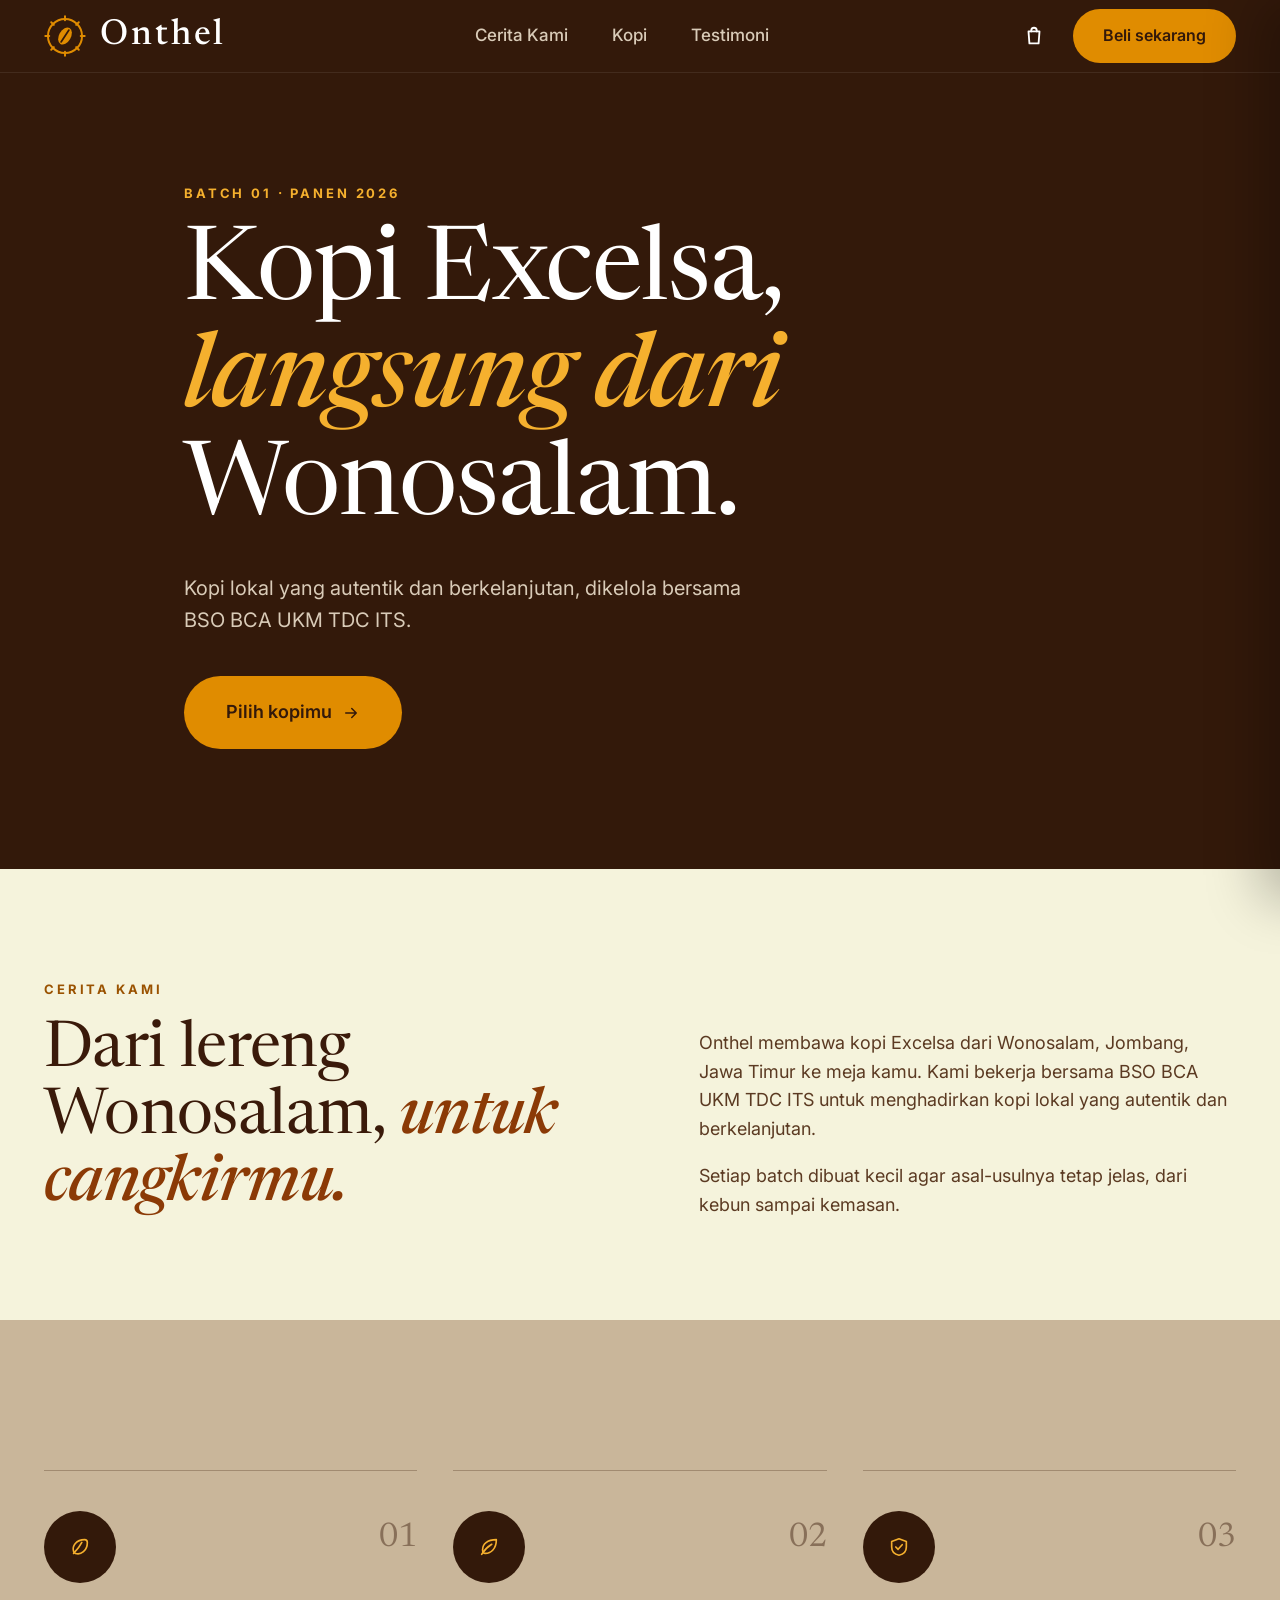
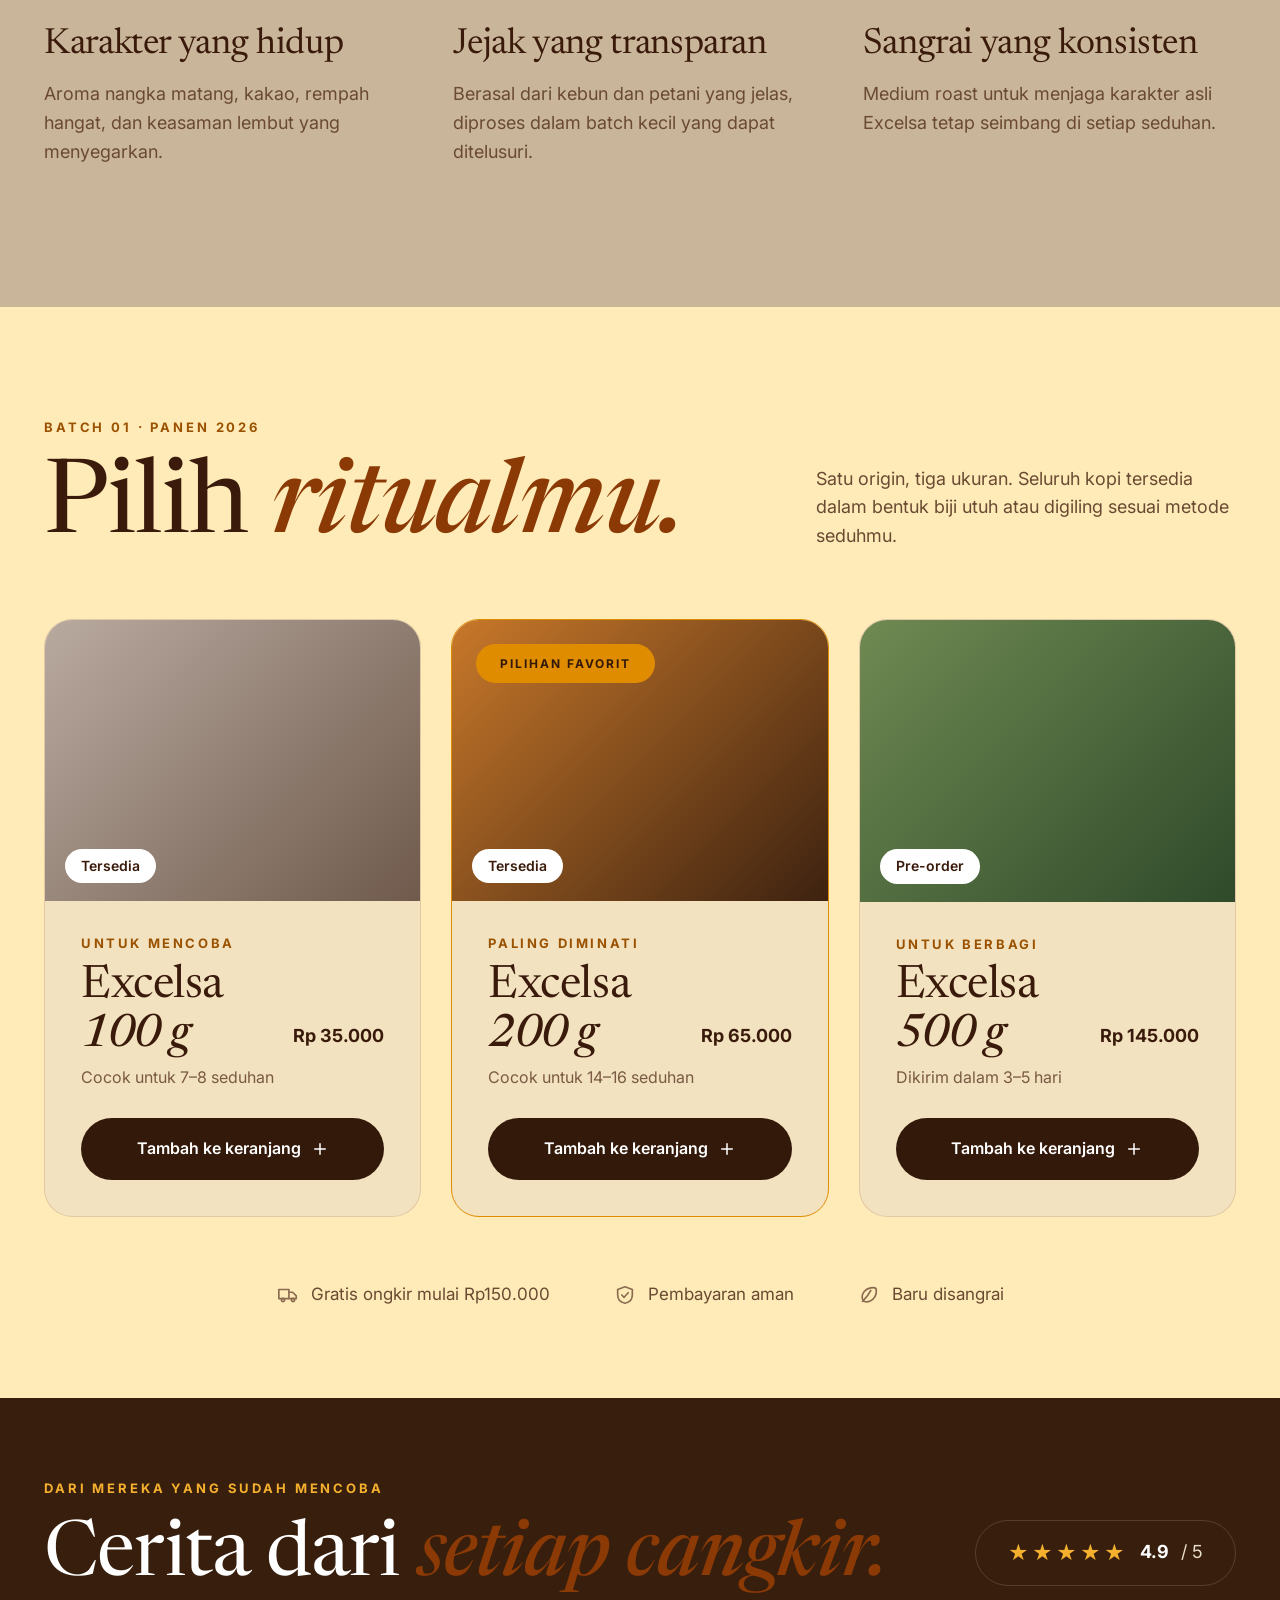
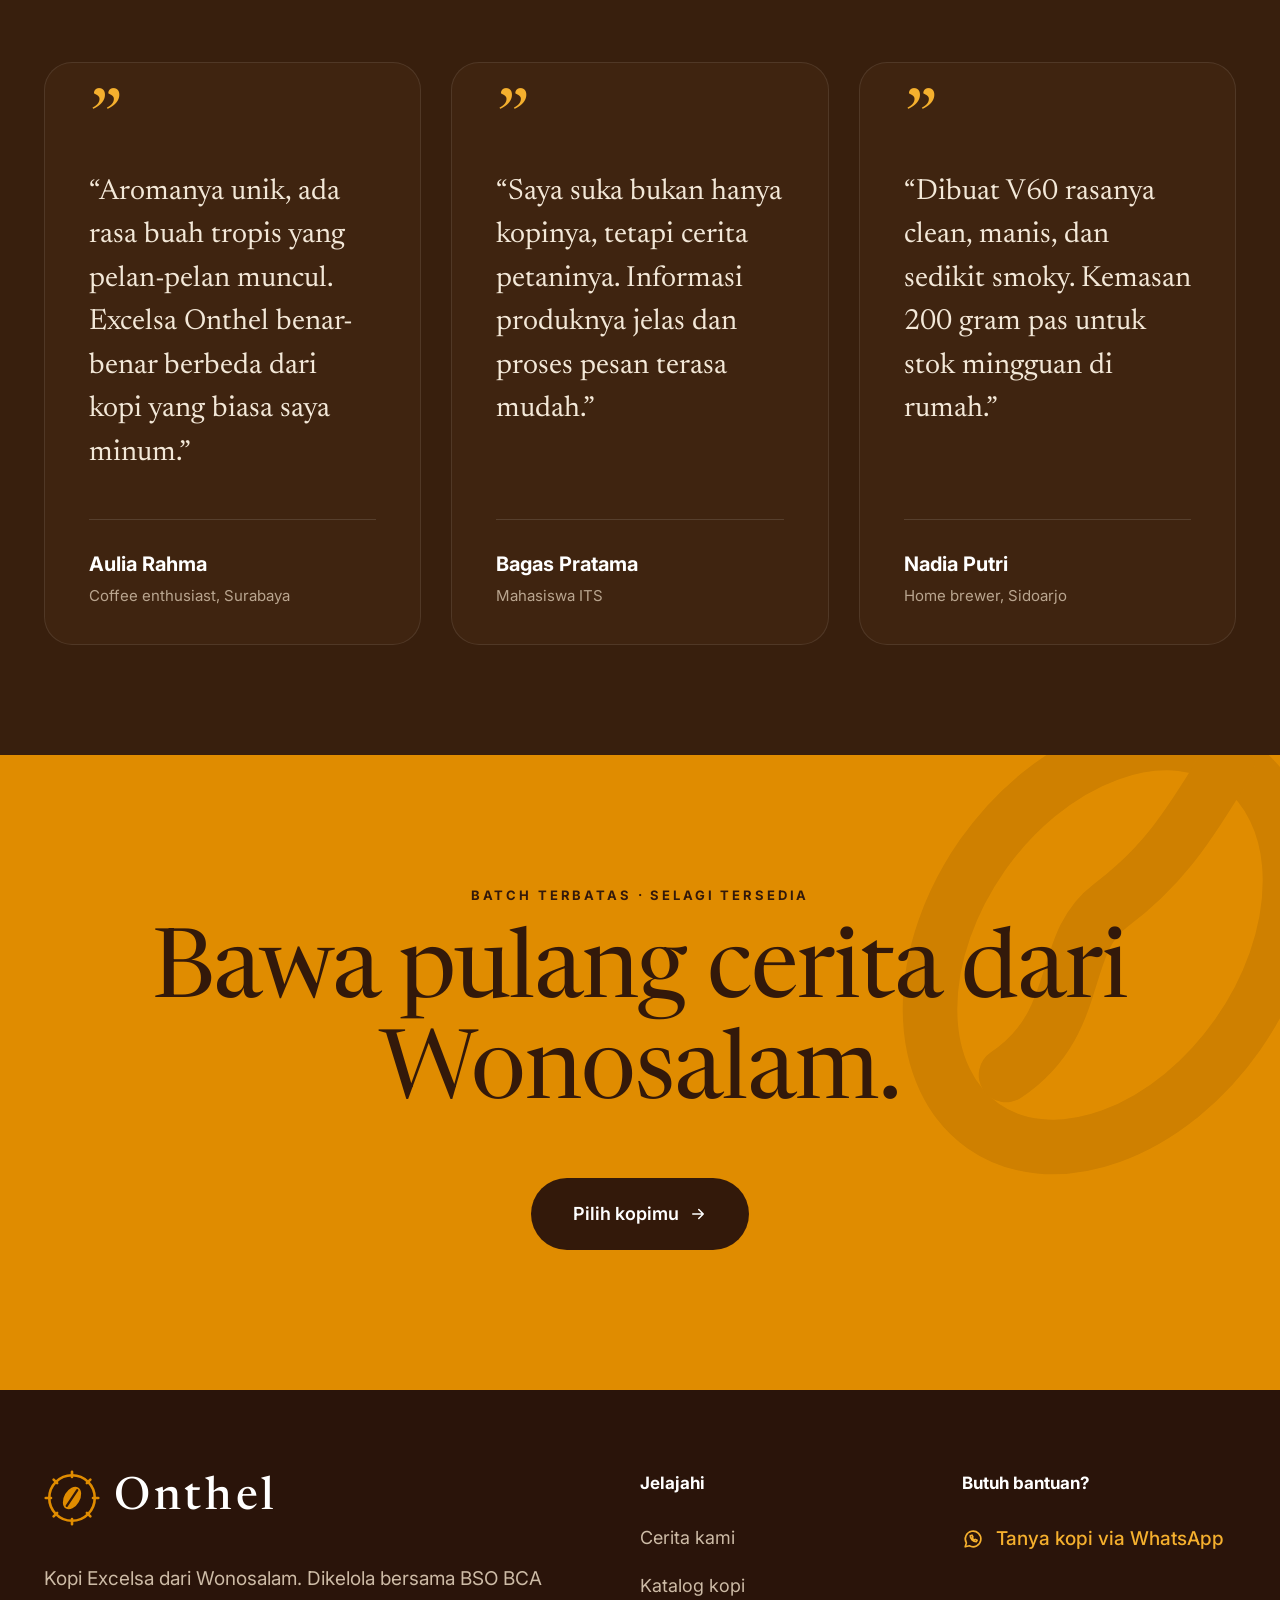
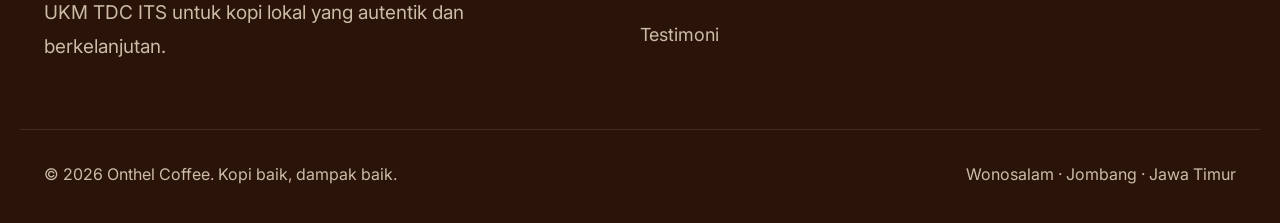
==== index.html @ a34ab620 "sprint 1" ====
<!doctype html>
<html lang="id">
<head>
  <meta charset="utf-8">
  <meta name="viewport" content="width=device-width, initial-scale=1">
  <title>Onthel Coffee — Kopi Excelsa dari Wonosalam</title>
  <meta name="description" content="Kopi Excelsa dari Wonosalam, Jombang. Dikelola bersama BSO BCA UKM TDC ITS untuk kopi lokal yang autentik dan berkelanjutan.">
  <link rel="preconnect" href="https://fonts.googleapis.com">
  <link rel="preconnect" href="https://fonts.gstatic.com" crossorigin>
  <link href="https://fonts.googleapis.com/css2?family=Inter:wght@400;500;600;700&family=Newsreader:ital,opsz,wght@0,6..72,400;0,6..72,500;1,6..72,500;1,6..72,600&display=swap" rel="stylesheet">
  <link rel="stylesheet" href="style.css">
</head>
<body>

  <!-- Simbol SVG yang dipakai ulang -->
  <svg width="0" height="0" style="position:absolute" aria-hidden="true">
    <defs>
      <symbol id="logo" viewBox="0 0 64 64">
        <g fill="none" stroke="currentColor" stroke-width="3" stroke-linecap="round">
          <circle cx="32" cy="32" r="26"/>
          <path d="M32 2v6M32 56v6M2 32h6M56 32h6M11 11l4 4M49 49l4 4M53 11l-4 4M15 49l-4 4"/>
        </g>
        <ellipse cx="32" cy="32" rx="9" ry="14" transform="rotate(30 32 32)" fill="currentColor"/>
        <path d="M26 41c4-6 8-12 12-18" stroke="#33190a" stroke-width="2.6" stroke-linecap="round" fill="none"/>
      </symbol>
      <symbol id="i-bean" viewBox="0 0 24 24">
        <g fill="none" stroke="currentColor" stroke-width="1.8" stroke-linecap="round" stroke-linejoin="round">
          <path d="M5 17C3 11 8 4 17 4c2 0 3 1 3 3 0 9-7 14-13 12-1-.3-1.6-.9-2-2z"/>
          <path d="M5 19c4-4 7-8 9-12"/>
        </g>
      </symbol>
      <symbol id="i-leaf" viewBox="0 0 24 24">
        <g fill="none" stroke="currentColor" stroke-width="1.8" stroke-linecap="round" stroke-linejoin="round">
          <path d="M20 4C10 4 5 9 5 15c0 2 1 4 3 4 6 0 12-5 12-15z"/>
          <path d="M4 20c3-5 6-8 11-11"/>
        </g>
      </symbol>
      <symbol id="i-shield" viewBox="0 0 24 24">
        <g fill="none" stroke="currentColor" stroke-width="1.8" stroke-linecap="round" stroke-linejoin="round">
          <path d="M12 3l8 3v6c0 4.5-3.2 8-8 9-4.8-1-8-4.5-8-9V6z"/>
          <path d="M8.5 12l2.5 2.5 4.5-5"/>
        </g>
      </symbol>
      <symbol id="i-truck" viewBox="0 0 24 24">
        <g fill="none" stroke="currentColor" stroke-width="1.8" stroke-linecap="round" stroke-linejoin="round">
          <path d="M2 6h11v10H2zM13 9h4l4 4v3h-8"/>
          <circle cx="6.5" cy="17.5" r="1.8"/><circle cx="17.5" cy="17.5" r="1.8"/>
        </g>
      </symbol>
      <symbol id="i-bag" viewBox="0 0 24 24">
        <g fill="none" stroke="currentColor" stroke-width="2" stroke-linecap="round" stroke-linejoin="round">
          <path d="M6 7h12l-1 13H7z"/><path d="M9 7V5.5A3 3 0 0 1 12 3a3 3 0 0 1 3 2.5V7"/>
        </g>
      </symbol>
      <symbol id="i-wa" viewBox="0 0 24 24">
        <g fill="none" stroke="currentColor" stroke-width="1.8" stroke-linecap="round" stroke-linejoin="round">
          <path d="M3.5 20.5l1.3-4.2A8.5 8.5 0 1 1 8 19.4z"/>
          <path d="M9 8.5c0 3.5 3 6.5 6.5 6.5l1-1.6-2-1-1 .8c-1-.4-2-1.4-2.4-2.4l.8-1-1-2z"/>
        </g>
      </symbol>
      <symbol id="i-arrow" viewBox="0 0 24 24">
        <path d="M5 12h14M13 6l6 6-6 6" fill="none" stroke="currentColor" stroke-width="2" stroke-linecap="round" stroke-linejoin="round"/>
      </symbol>
      <symbol id="i-plus" viewBox="0 0 24 24">
        <path d="M12 5v14M5 12h14" fill="none" stroke="currentColor" stroke-width="2" stroke-linecap="round"/>
      </symbol>
      <symbol id="i-check" viewBox="0 0 24 24">
        <path d="M5 12.5l4.5 4.5L19 7.5" fill="none" stroke="currentColor" stroke-width="2.4" stroke-linecap="round" stroke-linejoin="round"/>
      </symbol>
    </defs>
  </svg>

  <!-- HEADER -->
  <header class="site-header">
    <div class="container header-inner">
      <a href="#top" class="brand" aria-label="Onthel — ke atas">
        <svg class="brand-logo" aria-hidden="true"><use href="#logo"/></svg>
        <span class="brand-word">Onthel</span>
      </a>

      <nav class="nav" id="nav" aria-label="Navigasi utama">
        <a href="#cerita">Cerita Kami</a>
        <a href="#produk">Kopi</a>
        <a href="#testimoni">Testimoni</a>
      </nav>

      <div class="header-actions">
        <button class="cart-btn" id="cartOpen" aria-label="Buka keranjang">
          <svg width="22" height="22" aria-hidden="true"><use href="#i-bag"/></svg>
          <span class="cart-count" id="cartCount" hidden>0</span>
        </button>
        <a href="#produk" class="btn btn-amber">Beli sekarang</a>
        <button class="menu-btn" id="menuBtn" aria-label="Buka menu" aria-expanded="false" aria-controls="nav">
          <span></span><span></span><span></span>
        </button>
      </div>
    </div>
  </header>

  <main id="top">

    <!-- HERO -->
    <section class="hero">
      <div class="container hero-inner">
        <p class="eyebrow eyebrow-amber">Batch 01 · Panen 2026</p>
        <h1>Kopi Excelsa, <em>langsung dari</em> Wonosalam.</h1>
        <p class="hero-lead">Kopi lokal yang autentik dan berkelanjutan, dikelola bersama BSO BCA UKM TDC ITS.</p>
        <a href="#produk" class="btn btn-amber btn-lg">Pilih kopimu <svg width="18" height="18" aria-hidden="true"><use href="#i-arrow"/></svg></a>
      </div>
    </section>

    <!-- CERITA KAMI -->
    <section class="story" id="cerita">
      <div class="container story-grid">
        <div>
          <p class="eyebrow">Cerita kami</p>
          <h2>Dari lereng Wonosalam, <em>untuk cangkirmu.</em></h2>
        </div>
        <div class="story-text">
          <p>Onthel membawa kopi Excelsa dari Wonosalam, Jombang, Jawa Timur ke meja kamu. Kami bekerja bersama BSO BCA UKM TDC ITS untuk menghadirkan kopi lokal yang autentik dan berkelanjutan.</p>
          <p>Setiap batch dibuat kecil agar asal-usulnya tetap jelas, dari kebun sampai kemasan.</p>
        </div>
      </div>
    </section>

    <!-- KEUNGGULAN -->
    <section class="features">
      <div class="container features-grid">
        <article class="feature">
          <div class="feature-top">
            <span class="icon-circle"><svg width="22" height="22" aria-hidden="true"><use href="#i-bean"/></svg></span>
            <span class="feature-num">01</span>
          </div>
          <h3>Karakter yang hidup</h3>
          <p>Aroma nangka matang, kakao, rempah hangat, dan keasaman lembut yang menyegarkan.</p>
        </article>
        <article class="feature">
          <div class="feature-top">
            <span class="icon-circle"><svg width="22" height="22" aria-hidden="true"><use href="#i-leaf"/></svg></span>
            <span class="feature-num">02</span>
          </div>
          <h3>Jejak yang transparan</h3>
          <p>Berasal dari kebun dan petani yang jelas, diproses dalam batch kecil yang dapat ditelusuri.</p>
        </article>
        <article class="feature">
          <div class="feature-top">
            <span class="icon-circle"><svg width="22" height="22" aria-hidden="true"><use href="#i-shield"/></svg></span>
            <span class="feature-num">03</span>
          </div>
          <h3>Sangrai yang konsisten</h3>
          <p>Medium roast untuk menjaga karakter asli Excelsa tetap seimbang di setiap seduhan.</p>
        </article>
      </div>
    </section>

    <!-- PRODUK -->
    <section class="products" id="produk">
      <div class="container">
        <div class="products-head">
          <div>
            <p class="eyebrow">Batch 01 · Panen 2026</p>
            <h2>Pilih <em>ritualmu.</em></h2>
          </div>
          <p class="products-lead">Satu origin, tiga ukuran. Seluruh kopi tersedia dalam bentuk biji utuh atau digiling sesuai metode seduhmu.</p>
        </div>

        <div class="product-grid">

          <article class="product-card">
            <div class="media media-1">
              <img src="assets/excelsa-100.jpg" alt="Biji kopi Excelsa dan secangkir kopi di atas meja kayu" loading="lazy" onerror="this.remove()">
              <span class="status">Tersedia</span>
            </div>
            <div class="product-body">
              <p class="tag">Untuk mencoba</p>
              <div class="product-title-row">
                <h3>Excelsa <em>100 g</em></h3>
                <span class="price">Rp 35.000</span>
              </div>
              <p class="product-note">Cocok untuk 7–8 seduhan</p>
              <button class="btn btn-dark btn-block add-to-cart" data-id="excelsa-100" data-name="Excelsa 100 g" data-price="35000" data-img="assets/excelsa-100.jpg">
                Tambah ke keranjang <svg width="18" height="18" aria-hidden="true"><use href="#i-plus"/></svg>
              </button>
            </div>
          </article>

          <article class="product-card featured">
            <div class="media media-2">
              <img src="assets/excelsa-200.jpg" alt="Biji kopi Excelsa dituang dari tangan" loading="lazy" onerror="this.remove()">
              <span class="badge-fav">Pilihan favorit</span>
              <span class="status">Tersedia</span>
            </div>
            <div class="product-body">
              <p class="tag">Paling diminati</p>
              <div class="product-title-row">
                <h3>Excelsa <em>200 g</em></h3>
                <span class="price">Rp 65.000</span>
              </div>
              <p class="product-note">Cocok untuk 14–16 seduhan</p>
              <button class="btn btn-dark btn-block add-to-cart" data-id="excelsa-200" data-name="Excelsa 200 g" data-price="65000" data-img="assets/excelsa-200.jpg">
                Tambah ke keranjang <svg width="18" height="18" aria-hidden="true"><use href="#i-plus"/></svg>
              </button>
            </div>
          </article>

          <article class="product-card">
            <div class="media media-3">
              <img src="assets/excelsa-500.jpg" alt="Lanskap kebun kopi dan pegunungan di Wonosalam" loading="lazy" onerror="this.remove()">
              <span class="status">Pre-order</span>
            </div>
            <div class="product-body">
              <p class="tag">Untuk berbagi</p>
              <div class="product-title-row">
                <h3>Excelsa <em>500 g</em></h3>
                <span class="price">Rp 145.000</span>
              </div>
              <p class="product-note">Dikirim dalam 3–5 hari</p>
              <button class="btn btn-dark btn-block add-to-cart" data-id="excelsa-500" data-name="Excelsa 500 g (Pre-order)" data-price="145000" data-img="assets/excelsa-500.jpg">
                Tambah ke keranjang <svg width="18" height="18" aria-hidden="true"><use href="#i-plus"/></svg>
              </button>
            </div>
          </article>

        </div>

        <ul class="trust">
          <li><svg width="22" height="22" aria-hidden="true"><use href="#i-truck"/></svg> Gratis ongkir mulai Rp150.000</li>
          <li><svg width="22" height="22" aria-hidden="true"><use href="#i-shield"/></svg> Pembayaran aman</li>
          <li><svg width="22" height="22" aria-hidden="true"><use href="#i-bean"/></svg> Baru disangrai</li>
        </ul>
      </div>
    </section>

    <!-- TESTIMONI -->
    <section class="testi" id="testimoni">
      <div class="container">
        <div class="testi-head">
          <div>
            <p class="eyebrow eyebrow-amber">Dari mereka yang sudah mencoba</p>
            <h2>Cerita dari <em>setiap cangkir.</em></h2>
          </div>
          <div class="rating" aria-label="Rating 4,9 dari 5">
            <span class="stars" aria-hidden="true">★★★★★</span>
            <strong>4.9</strong> / 5
          </div>
        </div>

        <div class="testi-grid">
          <figure class="quote">
            <span class="quote-mark" aria-hidden="true">”</span>
            <blockquote>“Aromanya unik, ada rasa buah tropis yang pelan-pelan muncul. Excelsa Onthel benar-benar berbeda dari kopi yang biasa saya minum.”</blockquote>
            <figcaption><strong>Aulia Rahma</strong><span>Coffee enthusiast, Surabaya</span></figcaption>
          </figure>
          <figure class="quote">
            <span class="quote-mark" aria-hidden="true">”</span>
            <blockquote>“Saya suka bukan hanya kopinya, tetapi cerita petaninya. Informasi produknya jelas dan proses pesan terasa mudah.”</blockquote>
            <figcaption><strong>Bagas Pratama</strong><span>Mahasiswa ITS</span></figcaption>
          </figure>
          <figure class="quote">
            <span class="quote-mark" aria-hidden="true">”</span>
            <blockquote>“Dibuat V60 rasanya clean, manis, dan sedikit smoky. Kemasan 200 gram pas untuk stok mingguan di rumah.”</blockquote>
            <figcaption><strong>Nadia Putri</strong><span>Home brewer, Sidoarjo</span></figcaption>
          </figure>
        </div>
      </div>
    </section>

    <!-- CTA -->
    <section class="cta">
      <svg class="cta-bean" viewBox="0 0 400 400" aria-hidden="true">
        <g fill="none" stroke="currentColor" stroke-width="42" stroke-linecap="round">
          <ellipse cx="200" cy="200" rx="120" ry="170" transform="rotate(35 200 200)"/>
          <path d="M120 300c60-40 40-100 80-130s60-60 90-110"/>
        </g>
      </svg>
      <div class="container cta-inner">
        <p class="eyebrow eyebrow-dark">Batch terbatas · Selagi tersedia</p>
        <h2>Bawa pulang cerita dari Wonosalam.</h2>
        <a href="#produk" class="btn btn-dark btn-lg">Pilih kopimu <svg width="18" height="18" aria-hidden="true"><use href="#i-arrow"/></svg></a>
      </div>
    </section>
  </main>

  <!-- FOOTER -->
  <footer class="site-footer">
    <div class="container footer-grid">
      <div class="footer-about">
        <a href="#top" class="brand brand-lg" aria-label="Onthel — ke atas">
          <svg class="brand-logo" aria-hidden="true"><use href="#logo"/></svg>
          <span class="brand-word">Onthel</span>
        </a>
        <p>Kopi Excelsa dari Wonosalam. Dikelola bersama BSO BCA UKM TDC ITS untuk kopi lokal yang autentik dan berkelanjutan.</p>
      </div>
      <div>
        <h4>Jelajahi</h4>
        <ul class="footer-links">
          <li><a href="#cerita">Cerita kami</a></li>
          <li><a href="#produk">Katalog kopi</a></li>
          <li><a href="#testimoni">Testimoni</a></li>
        </ul>
      </div>
      <div>
        <h4>Butuh bantuan?</h4>
        <a class="wa-link" id="waHelp" href="#" target="_blank" rel="noopener">
          <svg width="22" height="22" aria-hidden="true"><use href="#i-wa"/></svg> Tanya kopi via WhatsApp
        </a>
      </div>
    </div>
    <div class="container footer-bottom">
      <span>© <span id="year">2026</span> Onthel Coffee. Kopi baik, dampak baik.</span>
      <span>Wonosalam · Jombang · Jawa Timur</span>
    </div>
  </footer>

  <!-- KERANJANG (drawer) -->
  <div class="overlay" id="overlay" hidden></div>
  <aside class="drawer" id="drawer" aria-label="Keranjang belanja" aria-hidden="true">
    <div class="drawer-head">
      <div>
        <p class="drawer-eyebrow">Pesananmu</p>
        <h3>Keranjang <em>kopi.</em></h3>
      </div>
      <button class="icon-close" id="cartClose" type="button" aria-label="Tutup keranjang">×</button>
    </div>
    <div class="drawer-body" id="cartItems"></div>
    <div class="drawer-foot">
      <div class="sum-row drawer-subtotal"><span>Subtotal</span><strong id="cartSubtotal">Rp 0</strong></div>
      <p class="drawer-note" id="shipNote"></p>
      <button class="btn btn-dark btn-block" id="checkoutBtn" type="button" disabled>
        Lanjut checkout <svg width="18" height="18" aria-hidden="true"><use href="#i-arrow"/></svg>
      </button>
    </div>
  </aside>

  <!-- CHECKOUT (modal) -->
  <div class="modal" id="checkoutModal" hidden>
    <div class="modal-dialog" role="dialog" aria-modal="true" aria-labelledby="checkoutTitle">
      <div class="modal-head">
        <div class="modal-brand" id="checkoutTitle">
          <svg aria-hidden="true"><use href="#logo"/></svg>
          <strong>Onthel</strong><em>checkout</em>
        </div>
        <button class="icon-close" id="checkoutClose" type="button" aria-label="Tutup checkout">×</button>
      </div>

      <form class="checkout-grid" id="checkoutForm" novalidate>
        <div class="checkout-form">
          <p class="section-label">Informasi pengiriman</p>

          <div class="field">
            <label for="coName">Nama lengkap</label>
            <input id="coName" name="name" type="text" placeholder="Nama penerima" autocomplete="name" required>
            <p class="field-error" id="err-name" aria-live="polite"></p>
          </div>

          <div class="field-row">
            <div class="field">
              <label for="coEmail">Email</label>
              <input id="coEmail" name="email" type="email" placeholder="nama@email.com" autocomplete="email" required>
              <p class="field-error" id="err-email" aria-live="polite"></p>
            </div>
            <div class="field">
              <label for="coPhone">Nomor telepon</label>
              <input id="coPhone" name="phone" type="tel" inputmode="tel" placeholder="08xxxxxxxxxx" autocomplete="tel" required>
              <p class="field-error" id="err-phone" aria-live="polite"></p>
            </div>
          </div>

          <div class="field">
            <label for="coAddress">Alamat lengkap</label>
            <textarea id="coAddress" name="address" placeholder="Nama jalan, nomor rumah, kecamatan, kota" autocomplete="street-address" required></textarea>
            <p class="field-error" id="err-address" aria-live="polite"></p>
          </div>

          <fieldset class="pay-fieldset">
            <legend class="section-label">Metode pembayaran</legend>
            <div class="pay-options">
              <label class="pay-option"><input type="radio" name="payment" value="QRIS" checked><span>QRIS</span></label>
              <label class="pay-option"><input type="radio" name="payment" value="Bank BCA"><span>Bank BCA</span></label>
              <label class="pay-option"><input type="radio" name="payment" value="Bank Mandiri"><span>Bank Mandiri</span></label>
            </div>
          </fieldset>
        </div>

        <aside class="checkout-summary" aria-label="Ringkasan pesanan">
          <p class="section-label">Ringkasan pesanan</p>
          <div class="sum-items" id="coItems"></div>
          <div class="sum-lines">
            <div class="sum-row"><span>Subtotal</span><span id="coSubtotal">Rp 0</span></div>
            <div class="sum-row"><span>Pengiriman</span><span id="coShipping">Rp 0</span></div>
          </div>
          <div class="sum-row sum-total"><span>Total</span><strong id="coTotal">Rp 0</strong></div>
          <p class="checkout-error" id="coError" role="alert" hidden></p>
          <button class="btn btn-dark btn-block" id="payBtn" type="submit">
            <span id="payLabel">Bayar dengan QRIS</span> <svg width="18" height="18" aria-hidden="true"><use href="#i-arrow"/></svg>
          </button>
          <p class="secure-note"><svg width="14" height="14" aria-hidden="true"><use href="#i-shield"/></svg> Data dan pembayaranmu terlindungi</p>
        </aside>
      </form>
    </div>
  </div>

  <!-- SUKSES (modal) -->
  <div class="modal" id="successModal" hidden>
    <div class="modal-dialog modal-sm" role="dialog" aria-modal="true" aria-labelledby="successTitle">
      <div class="modal-head">
        <div class="modal-brand">
          <svg aria-hidden="true"><use href="#logo"/></svg>
          <strong>Onthel</strong><em>checkout</em>
        </div>
        <button class="icon-close" id="successClose" type="button" aria-label="Tutup">×</button>
      </div>
      <div class="success-body">
        <div class="success-check"><svg width="30" height="30" aria-hidden="true"><use href="#i-check"/></svg></div>
        <p class="section-label" id="successEyebrow">Pesanan berhasil dibuat</p>
        <h2 id="successTitle">Terima kasih!</h2>
        <p class="success-msg" id="successMsg"></p>
        <a class="success-link" id="successWa" href="#" target="_blank" rel="noopener">Kirim detail pesanan via WhatsApp</a>
        <button class="btn btn-dark" id="successHome" type="button">Kembali ke beranda</button>
      </div>
    </div>
  </div>

  <script src="script.js"></script>
</body>
</html>
---- style.css ----
:root {
  --brown-900: #2b1409;
  --brown-800: #33190a;
  --brown-700: #3d2210;
  --brown-600: #4a2a14;
  --amber: #e08c00;
  --amber-light: #f5b02e;
  --rust: #8b3a06;
  --ink: #3a1a0a;
  --cream: #f5f3dc;
  --tan: #c9b69a;
  --yellow: #ffebb8;
  --card: #f2e2c0;
  --serif: "Newsreader", Georgia, "Times New Roman", serif;
  --sans: "Inter", system-ui, -apple-system, "Segoe UI", sans-serif;
}

*, *::before, *::after { box-sizing: border-box; }

html { scroll-behavior: smooth; scroll-padding-top: 72px; }

body {
  margin: 0;
  font-family: var(--sans);
  color: var(--ink);
  background: var(--brown-900);
  line-height: 1.6;
  -webkit-font-smoothing: antialiased;
}

img { max-width: 100%; display: block; }
a { color: inherit; text-decoration: none; }
ul { list-style: none; margin: 0; padding: 0; }
h1, h2, h3, h4, p, figure, blockquote { margin: 0; }
button { font: inherit; cursor: pointer; }

.container { width: 100%; max-width: 1240px; margin: 0 auto; padding: 0 24px; }

h1, h2, h3 { font-family: var(--serif); font-weight: 400; line-height: 1.05; letter-spacing: -0.01em; }
h2 { font-size: clamp(40px, 6vw, 84px); }
h2 em, h1 em, h3 em { font-style: italic; font-weight: 500; }

.eyebrow {
  font-size: 13px; font-weight: 700; letter-spacing: 0.22em; text-transform: uppercase;
  color: #9a5200; margin-bottom: 18px;
}
.eyebrow-amber { color: var(--amber-light); }
.eyebrow-dark { color: var(--brown-800); }

/* ---------- Tombol ---------- */
.btn {
  display: inline-flex; align-items: center; justify-content: center; gap: 10px;
  padding: 14px 30px; border: 0; border-radius: 999px;
  font-weight: 600; font-size: 16px; transition: transform .15s ease, filter .15s ease;
}
.btn:hover { transform: translateY(-1px); filter: brightness(1.08); }
.btn:active { transform: translateY(0); }
.btn:disabled { opacity: .45; cursor: not-allowed; transform: none; filter: none; }
.btn-amber { background: var(--amber); color: var(--brown-800); }
.btn-dark { background: var(--brown-800); color: #fff; }
.btn-lg { padding: 22px 42px; font-size: 18px; }
.btn-block { width: 100%; padding: 18px 24px; }

/* ---------- Header ---------- */
.site-header {
  position: sticky; top: 0; z-index: 50;
  background: var(--brown-800);
  border-bottom: 1px solid rgba(255, 255, 255, .08);
}
.header-inner { display: flex; align-items: center; justify-content: space-between; height: 72px; gap: 24px; }

.brand { display: inline-flex; align-items: center; gap: 14px; color: var(--amber); }
.brand-logo { width: 42px; height: 42px; flex: none; color: var(--amber); }
.brand-word { font-family: var(--serif); font-weight: 500; font-size: 36px; letter-spacing: 0.08em; color: #fff; line-height: 1; }
.brand-lg .brand-logo { width: 56px; height: 56px; }
.brand-lg .brand-word { font-size: 46px; }

.nav { display: flex; gap: 44px; }
.nav a { color: #d9cbb8; font-weight: 500; font-size: 17px; transition: color .15s; }
.nav a:hover { color: #fff; }

.header-actions { display: flex; align-items: center; gap: 22px; }
.cart-btn { position: relative; background: none; border: 0; color: #fff; padding: 6px; display: grid; place-items: center; }
.cart-count {
  position: absolute; top: -4px; right: -6px; min-width: 18px; height: 18px; padding: 0 5px;
  border-radius: 999px; background: var(--amber); color: var(--brown-800);
  font-size: 11px; font-weight: 700; display: grid; place-items: center;
}
.menu-btn { display: none; background: none; border: 0; padding: 8px; flex-direction: column; gap: 5px; }
.menu-btn span { width: 22px; height: 2px; background: #fff; display: block; border-radius: 2px; }

/* ---------- Hero ---------- */
.hero { background: var(--brown-800); color: #fff; padding: 110px 0 120px; }
.hero-inner { max-width: 960px; }
.hero h1 { font-size: clamp(48px, 8vw, 112px); margin-bottom: 28px; }
.hero h1 em { color: var(--amber-light); }
.hero-lead { font-size: 20px; color: #d9cbb8; max-width: 560px; margin-bottom: 40px; }

/* ---------- Cerita ---------- */
.story { background: var(--cream); padding: 110px 0 100px; }
.story-grid { display: grid; grid-template-columns: 1.1fr 1fr; gap: 64px; align-items: end; }
.story h2 { color: var(--ink); font-size: clamp(36px, 5vw, 68px); }
.story h2 em { color: var(--rust); }
.story-text { display: grid; gap: 18px; font-size: 18px; color: #5b3a22; }

/* ---------- Keunggulan ---------- */
.features { background: var(--tan); padding: 150px 0 140px; }
.features-grid { display: grid; grid-template-columns: repeat(3, 1fr); gap: 36px; }
.feature { border-top: 1px solid rgba(58, 26, 10, .28); padding-top: 40px; }
.feature-top { display: flex; align-items: flex-start; justify-content: space-between; margin-bottom: 44px; }
.icon-circle {
  width: 72px; height: 72px; border-radius: 50%; background: var(--brown-800);
  color: var(--amber-light); display: grid; place-items: center;
}
.feature-num { font-family: var(--serif); font-size: 34px; color: rgba(58, 26, 10, .45); }
.feature h3 { font-size: 36px; margin-bottom: 16px; }
.feature p { font-size: 18px; color: #6a4a32; max-width: 360px; }

/* ---------- Produk ---------- */
.products { background: var(--yellow); padding: 110px 0 90px; }
.products-head { display: flex; align-items: flex-end; justify-content: space-between; gap: 48px; margin-bottom: 56px; }
.products h2 { font-size: clamp(56px, 8vw, 112px); color: var(--ink); }
.products h2 em { color: var(--rust); }
.products-lead { max-width: 420px; font-size: 18px; color: #6a4a32; padding-bottom: 12px; }

.product-grid { display: grid; grid-template-columns: repeat(3, 1fr); gap: 30px; align-items: start; }
.product-card {
  background: var(--card); border: 1px solid rgba(139, 58, 6, .15);
  border-radius: 28px; overflow: hidden; transition: transform .2s ease, box-shadow .2s ease;
}
.product-card:hover { transform: translateY(-4px); box-shadow: 0 18px 40px rgba(58, 26, 10, .15); }
.product-card.featured { border-color: var(--amber); }

.media { position: relative; aspect-ratio: 4 / 3; overflow: hidden; background: linear-gradient(135deg, #8b6b4f, #3d2210); }
.media-1 { background: linear-gradient(135deg, #b9aaa0, #6f5a4c); }
.media-2 { background: linear-gradient(135deg, #c8782a, #3d2210); }
.media-3 { background: linear-gradient(135deg, #6f8a52, #2f4a2a); }
.media img { width: 100%; height: 100%; object-fit: cover; }
.status {
  position: absolute; left: 20px; bottom: 18px; background: #fff; color: var(--ink);
  font-size: 14px; font-weight: 600; padding: 6px 16px; border-radius: 999px;
}
.badge-fav {
  position: absolute; left: 24px; top: 24px; background: var(--amber); color: var(--brown-800);
  font-size: 12px; font-weight: 700; letter-spacing: .16em; text-transform: uppercase;
  padding: 10px 24px; border-radius: 999px;
}

.product-body { padding: 32px 36px 36px; }
.tag { font-size: 13px; font-weight: 700; letter-spacing: .2em; text-transform: uppercase; color: #9a5200; margin-bottom: 8px; }
.product-title-row { display: flex; align-items: flex-end; justify-content: space-between; gap: 16px; margin-bottom: 6px; }
.product-title-row h3 { font-size: 46px; }
.product-title-row h3 em { white-space: nowrap; }
.price { font-weight: 700; font-size: 18px; color: var(--ink); white-space: nowrap; padding-bottom: 8px; }
.product-note { color: #7a5a42; margin-bottom: 28px; }

.trust {
  display: flex; justify-content: center; flex-wrap: wrap; gap: 28px 64px;
  margin-top: 64px; color: #6a4a32; font-size: 17px;
}
.trust li { display: inline-flex; align-items: center; gap: 12px; }
.trust svg { color: #8b6b4f; }

/* ---------- Testimoni ---------- */
.testi { background: #381f0d; color: #fff; padding: 56px 0 110px; }
.testi h2 { color: #fff; }
.testi h2 em { color: var(--rust); }
.testi-head { display: flex; align-items: flex-end; justify-content: space-between; gap: 32px; margin-bottom: 64px; padding-top: 24px; }
.rating {
  display: inline-flex; align-items: center; gap: 12px; padding: 16px 32px;
  border: 1px solid rgba(255, 255, 255, .14); border-radius: 999px; font-size: 18px; color: #e8dccb;
  white-space: nowrap; margin-bottom: 12px;
}
.rating strong { color: #fff; }
.stars { color: var(--amber-light); letter-spacing: 3px; font-size: 20px; }

.testi-grid { display: grid; grid-template-columns: repeat(3, 1fr); gap: 30px; align-items: start; }
.quote {
  background: #3f2410; border: 1px solid rgba(255, 255, 255, .09);
  border-radius: 28px; padding: 40px 44px 36px; display: flex; flex-direction: column; min-height: 100%;
}
.quote-mark { font-family: var(--serif); font-size: 80px; line-height: .6; color: var(--amber-light); height: 40px; margin-bottom: 28px; }
.quote blockquote { font-family: var(--serif); font-size: 29px; line-height: 1.5; color: #f3e8d8; margin-bottom: 44px; flex: 1; }
.quote figcaption { border-top: 1px solid rgba(255, 255, 255, .12); padding-top: 28px; display: grid; gap: 4px; }
.quote figcaption strong { font-size: 20px; }
.quote figcaption span { color: #b9a58f; font-size: 15px; }

/* ---------- CTA ---------- */
.cta { position: relative; overflow: hidden; background: var(--amber); padding: 130px 0 140px; text-align: center; }
.cta-bean { position: absolute; top: -70px; right: -90px; width: 520px; height: 520px; color: #cf8000; pointer-events: none; }
.cta-inner { position: relative; }
.cta h2 { color: var(--brown-800); font-size: clamp(44px, 7.5vw, 104px); max-width: 1080px; margin: 0 auto 52px; }

/* ---------- Footer ---------- */
.site-footer { background: #2a140a; color: #cdbba6; padding: 80px 0 0; }
.footer-grid { display: grid; grid-template-columns: 2fr 1fr 1fr; gap: 48px; padding-bottom: 64px; }
.footer-about p { margin-top: 28px; max-width: 520px; font-size: 19px; line-height: 1.8; }
.site-footer h4 { color: #fff; font-size: 17px; margin-bottom: 26px; }
.footer-links { display: grid; gap: 20px; font-size: 18px; }
.footer-links a:hover { color: #fff; }
.wa-link { display: inline-flex; align-items: center; gap: 12px; color: var(--amber-light); font-size: 19px; font-weight: 500; }
.wa-link:hover { color: #ffd27a; }
.footer-bottom {
  display: flex; justify-content: space-between; gap: 16px; flex-wrap: wrap;
  border-top: 1px solid rgba(255, 255, 255, .1); padding-top: 32px; padding-bottom: 36px; font-size: 16px;
  max-width: calc(1240px - 0px);
}

/* ---------- Keranjang & Checkout ---------- */
[hidden] { display: none !important; }

.overlay { position: fixed; inset: 0; background: rgba(20, 8, 2, .55); z-index: 90; }

.section-label, .drawer-eyebrow {
  font-size: 11px; font-weight: 700; letter-spacing: .22em; text-transform: uppercase; color: var(--rust);
}

.icon-close {
  flex: none; width: 40px; height: 40px; border-radius: 50%; border: 0;
  background: var(--card); color: var(--ink); font-size: 24px; line-height: 1;
  display: grid; place-items: center; transition: background .15s;
}
.icon-close:hover { background: #e8d4a8; }

/* Drawer keranjang */
.drawer {
  position: fixed; top: 0; right: 0; bottom: 0; width: min(440px, 100%); z-index: 100;
  background: var(--yellow); color: var(--ink); display: flex; flex-direction: column;
  transform: translateX(100%); transition: transform .3s ease; box-shadow: -20px 0 50px rgba(0, 0, 0, .25);
}
.drawer.open { transform: translateX(0); }
.drawer-head {
  display: flex; align-items: flex-start; justify-content: space-between; gap: 16px;
  padding: 28px 28px 22px; border-bottom: 1px solid rgba(139, 58, 6, .15);
}
.drawer-eyebrow { margin-bottom: 8px; }
.drawer-head h3 { font-size: 34px; }
.drawer-head h3 em { font-style: italic; }

.drawer-body { flex: 1; overflow-y: auto; padding: 24px 28px; display: grid; align-content: start; gap: 22px; }
.cart-empty { color: #7a5a42; text-align: center; padding: 60px 0; }

.cart-item {
  display: grid; grid-template-columns: 72px 1fr; gap: 14px 16px; align-items: start;
  padding-bottom: 22px; border-bottom: 1px solid rgba(139, 58, 6, .12);
}
.cart-item:last-child { border-bottom: 0; padding-bottom: 0; }
.cart-thumb { width: 72px; height: 72px; border-radius: 10px; overflow: hidden; background: linear-gradient(135deg, #b9aaa0, #6f5a4c); }
.cart-thumb img { width: 100%; height: 100%; object-fit: cover; }
.cart-info-top { display: flex; justify-content: space-between; align-items: flex-start; gap: 12px; }
.cart-name { font-family: var(--serif); font-weight: 400; font-size: 21px; line-height: 1.2; }
.cart-price { font-size: 13px; color: #8a6a50; margin-top: 2px; }
.cart-remove { background: none; border: 0; color: #8a6a50; font-size: 22px; line-height: 1; padding: 0 2px; }
.cart-remove:hover { color: var(--rust); }

.qty { display: inline-flex; align-items: center; gap: 4px; margin-top: 10px; background: #fff9e8; border: 1px solid #e3cf9f; border-radius: 999px; padding: 2px; }
.qty button { width: 26px; height: 26px; border-radius: 50%; border: 0; background: transparent; color: var(--ink); font-size: 17px; line-height: 1; }
.qty button:hover { background: #f2e2c0; }
.qty span { min-width: 24px; text-align: center; font-weight: 600; font-size: 14px; }

.grind { grid-column: 1 / -1; background: #ead8b0; border-radius: 16px; padding: 16px 18px 18px; display: grid; gap: 10px; }
.grind select, .cart-select {
  width: 100%; font: inherit; font-size: 15px; color: var(--ink); background-color: #fff9e8;
  border: 1px solid #e3cf9f; border-radius: 10px; padding: 12px 40px 12px 16px;
  appearance: none; -webkit-appearance: none;
  background-image: url("data:image/svg+xml,%3Csvg xmlns='http://www.w3.org/2000/svg' width='14' height='14' viewBox='0 0 24 24' fill='none' stroke='%233a1a0a' stroke-width='2.4' stroke-linecap='round' stroke-linejoin='round'%3E%3Cpath d='M6 9l6 6 6-6'/%3E%3C/svg%3E");
  background-repeat: no-repeat; background-position: right 14px center;
}

.drawer-foot { padding: 20px 28px 28px; border-top: 1px solid rgba(139, 58, 6, .15); display: grid; gap: 10px; }
.sum-row { display: flex; justify-content: space-between; align-items: baseline; gap: 12px; }
.drawer-subtotal { font-size: 15px; }
.drawer-subtotal strong { font-size: 16px; }
.drawer-note { font-size: 12px; color: #8a6a50; min-height: 18px; }

/* Modal checkout & sukses */
.modal {
  position: fixed; inset: 0; z-index: 110; display: flex; align-items: flex-start; justify-content: center;
  padding: 32px 20px; background: rgba(20, 8, 2, .62); backdrop-filter: blur(4px); overflow-y: auto;
}
.modal-dialog {
  width: 100%; max-width: 980px; margin: auto; background: var(--yellow); color: var(--ink);
  border-radius: 22px; overflow: hidden; box-shadow: 0 30px 80px rgba(0, 0, 0, .4);
}
.modal-sm { max-width: 600px; }
.modal-head { display: flex; align-items: center; justify-content: space-between; padding: 18px 28px; border-bottom: 1px solid rgba(139, 58, 6, .15); }
.modal-brand { display: flex; align-items: center; gap: 12px; }
.modal-brand svg { width: 30px; height: 30px; color: var(--amber); }
.modal-brand strong { font-family: var(--serif); font-weight: 500; font-size: 24px; letter-spacing: .04em; }
.modal-brand em { font-family: var(--serif); font-style: italic; color: var(--rust); font-size: 17px; }

.checkout-grid { display: grid; grid-template-columns: 1.55fr 1fr; }
.checkout-form { padding: 28px 32px 32px; display: grid; gap: 18px; align-content: start; }
.checkout-summary { background: var(--card); padding: 28px 32px 32px; display: flex; flex-direction: column; gap: 16px; }

.field { display: grid; gap: 6px; }
.field label { font-size: 13px; font-weight: 600; }
.field input, .field textarea {
  width: 100%; font: inherit; font-size: 15px; color: var(--ink);
  background: #fff9e8; border: 1px solid #e3cf9f; border-radius: 12px; padding: 13px 16px;
}
.field textarea { min-height: 96px; resize: vertical; }
.field input::placeholder, .field textarea::placeholder { color: #a8896c; }
.field input:focus, .field textarea:focus, .grind select:focus {
  outline: 2px solid var(--amber); outline-offset: 1px; border-color: var(--amber);
}
.field [aria-invalid="true"] { border-color: #b3261e; }
.field-error { color: #b3261e; font-size: 12px; }
.field-error:empty { display: none; }
.field-row { display: grid; grid-template-columns: 1fr 1fr; gap: 14px; }

.pay-fieldset { border: 0; padding: 0; margin: 0; min-width: 0; }
.pay-fieldset legend { padding: 0; margin-bottom: 10px; }
.pay-options { display: grid; grid-template-columns: repeat(3, 1fr); gap: 10px; }
.pay-option { position: relative; }
.pay-option input { position: absolute; opacity: 0; pointer-events: none; }
.pay-option span {
  display: grid; place-items: center; padding: 14px 8px; border-radius: 12px; cursor: pointer;
  background: #fff; border: 1px solid #e3cf9f; font-weight: 600; font-size: 14px; transition: background .15s, color .15s;
}
.pay-option input:checked + span { background: var(--brown-800); color: #fff; border-color: var(--brown-800); }
.pay-option input:focus-visible + span { outline: 2px solid var(--amber); outline-offset: 2px; }

.sum-items { display: grid; gap: 12px; padding-bottom: 16px; border-bottom: 1px solid rgba(139, 58, 6, .18); }
.sum-item { display: flex; justify-content: space-between; gap: 12px; font-size: 14px; font-weight: 600; }
.sum-item small { display: block; font-weight: 400; color: #8a6a50; font-size: 12px; margin-top: 2px; }
.sum-item span { white-space: nowrap; }
.sum-lines { display: grid; gap: 10px; font-size: 14px; }
.sum-lines .sum-row span:first-child { color: #6a4a32; }
.sum-total { border-top: 1px solid rgba(139, 58, 6, .18); padding-top: 14px; font-weight: 700; }
.sum-total strong { font-family: var(--serif); font-weight: 500; font-size: 26px; }
.checkout-error { background: #fde8e6; color: #8c1d18; border-radius: 12px; padding: 12px 14px; font-size: 14px; }
.secure-note { display: flex; align-items: center; justify-content: center; gap: 6px; font-size: 12px; color: #8a6a50; }

.success-body { padding: 44px 40px 52px; text-align: center; display: grid; justify-items: center; gap: 14px; }
.success-check { width: 68px; height: 68px; border-radius: 50%; background: var(--amber); color: var(--brown-800); display: grid; place-items: center; margin-bottom: 10px; }
.success-body h2 { font-size: clamp(36px, 6vw, 52px); }
.success-msg { max-width: 430px; color: #6a4a32; font-size: 15px; }
.success-msg strong { color: var(--ink); }
.success-link { order: 2; color: var(--rust); font-weight: 600; font-size: 14px; text-decoration: underline; }

/* ---------- Responsif ---------- */
@media (max-width: 1000px) {
  .product-grid, .testi-grid { grid-template-columns: 1fr; max-width: 560px; margin-inline: auto; }
  .features-grid { grid-template-columns: 1fr; gap: 56px; }
  .story-grid { grid-template-columns: 1fr; gap: 28px; }
  .products-head, .testi-head { flex-direction: column; align-items: flex-start; gap: 20px; }
  .footer-grid { grid-template-columns: 1fr 1fr; }
  .footer-about { grid-column: 1 / -1; }
}

@media (max-width: 800px) {
  .modal { padding: 12px; }
  .checkout-grid { grid-template-columns: 1fr; }
  .checkout-form, .checkout-summary { padding: 24px 20px 28px; }
  .field-row { grid-template-columns: 1fr; }
  .success-body { padding: 36px 24px 44px; }
}

@media (max-width: 760px) {
  .header-inner { height: 64px; }
  html { scroll-padding-top: 64px; }
  .brand-word { font-size: 28px; }
  .brand-logo { width: 34px; height: 34px; }
  .header-actions .btn { display: none; }
  .menu-btn { display: flex; }
  .nav {
    position: absolute; top: 64px; left: 0; right: 0; background: var(--brown-800);
    flex-direction: column; gap: 0; padding: 8px 24px 20px; border-bottom: 1px solid rgba(255, 255, 255, .08);
    display: none;
  }
  .nav.open { display: flex; }
  .nav a { padding: 14px 0; border-bottom: 1px solid rgba(255, 255, 255, .06); }
  .hero { padding: 80px 0 90px; }
  .features { padding: 90px 0; }
  .cta { padding: 90px 0 100px; }
  .cta-bean { width: 320px; height: 320px; top: -40px; right: -80px; }
  .product-title-row h3 { font-size: 38px; }
  .quote { padding: 32px 28px; }
  .quote blockquote { font-size: 24px; }
  .footer-grid { grid-template-columns: 1fr; }
}

@media (prefers-reduced-motion: reduce) {
  html { scroll-behavior: auto; }
  * { transition: none !important; }
}
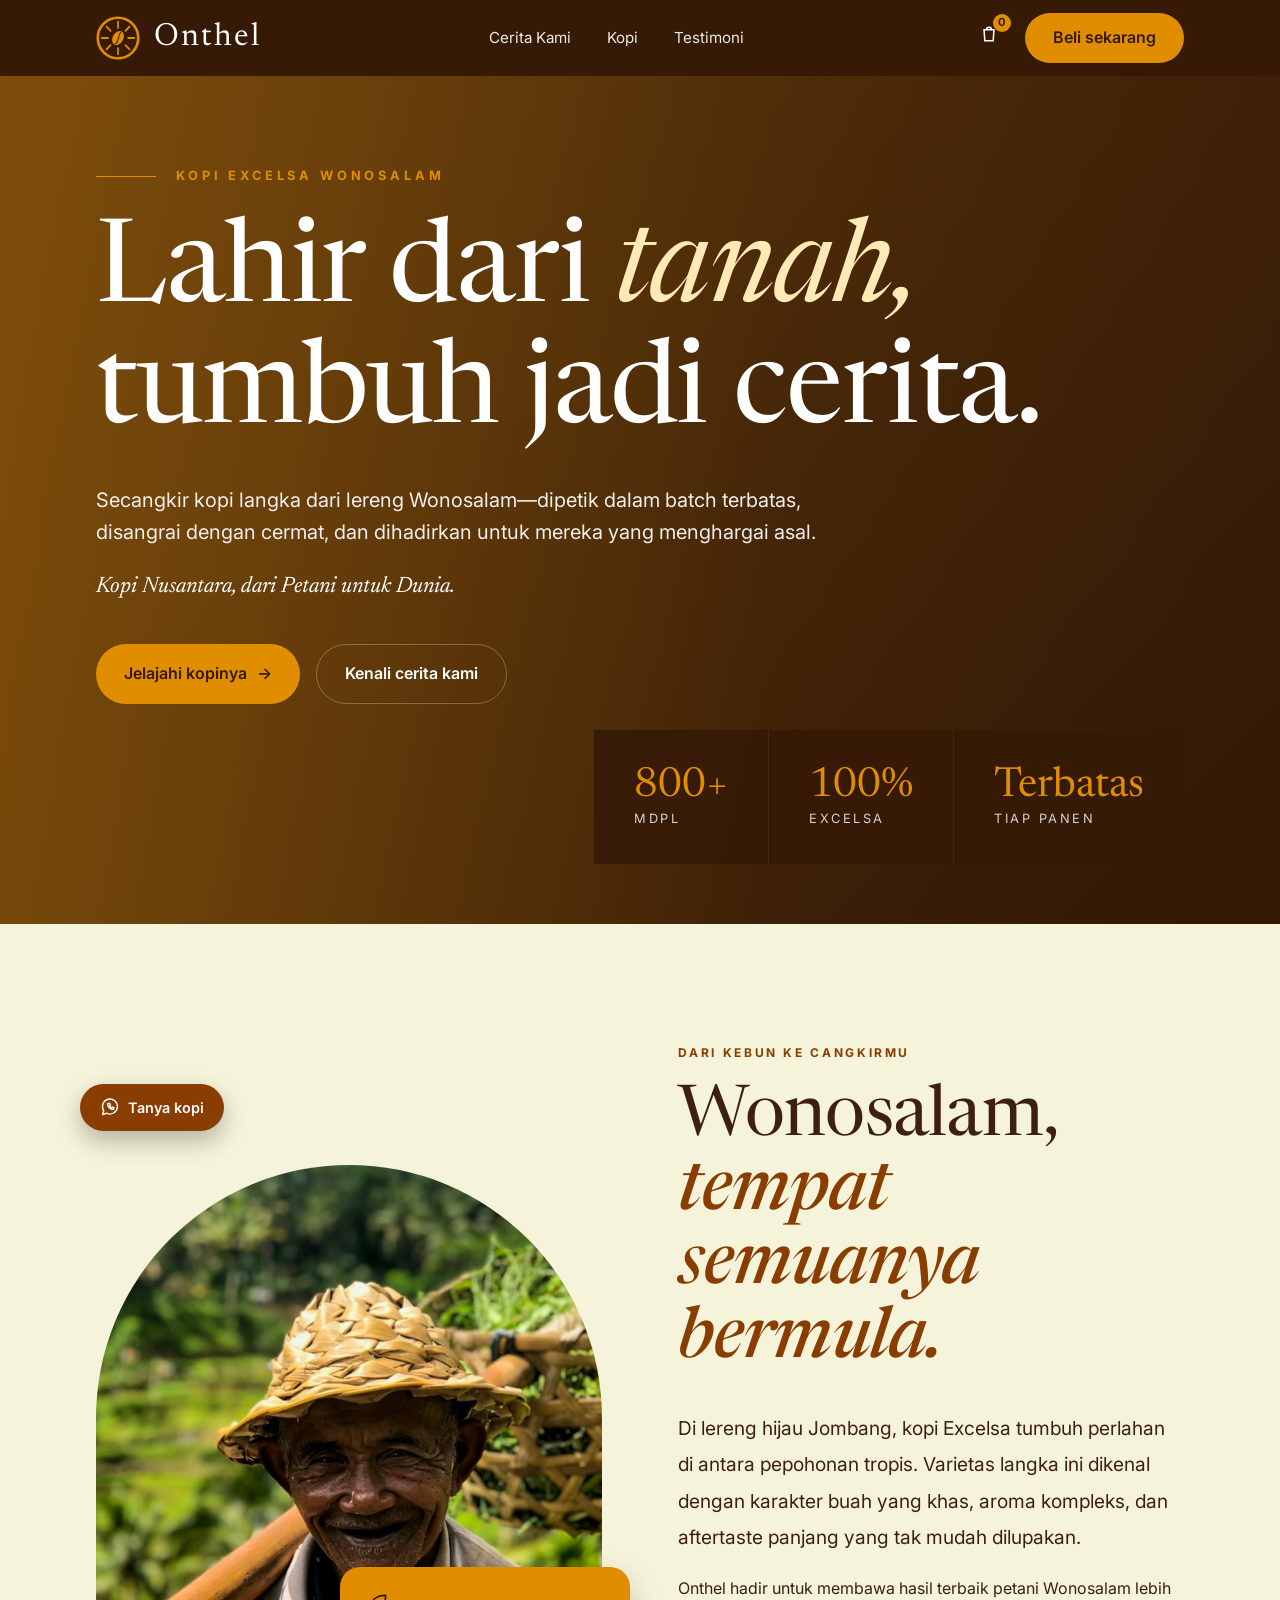
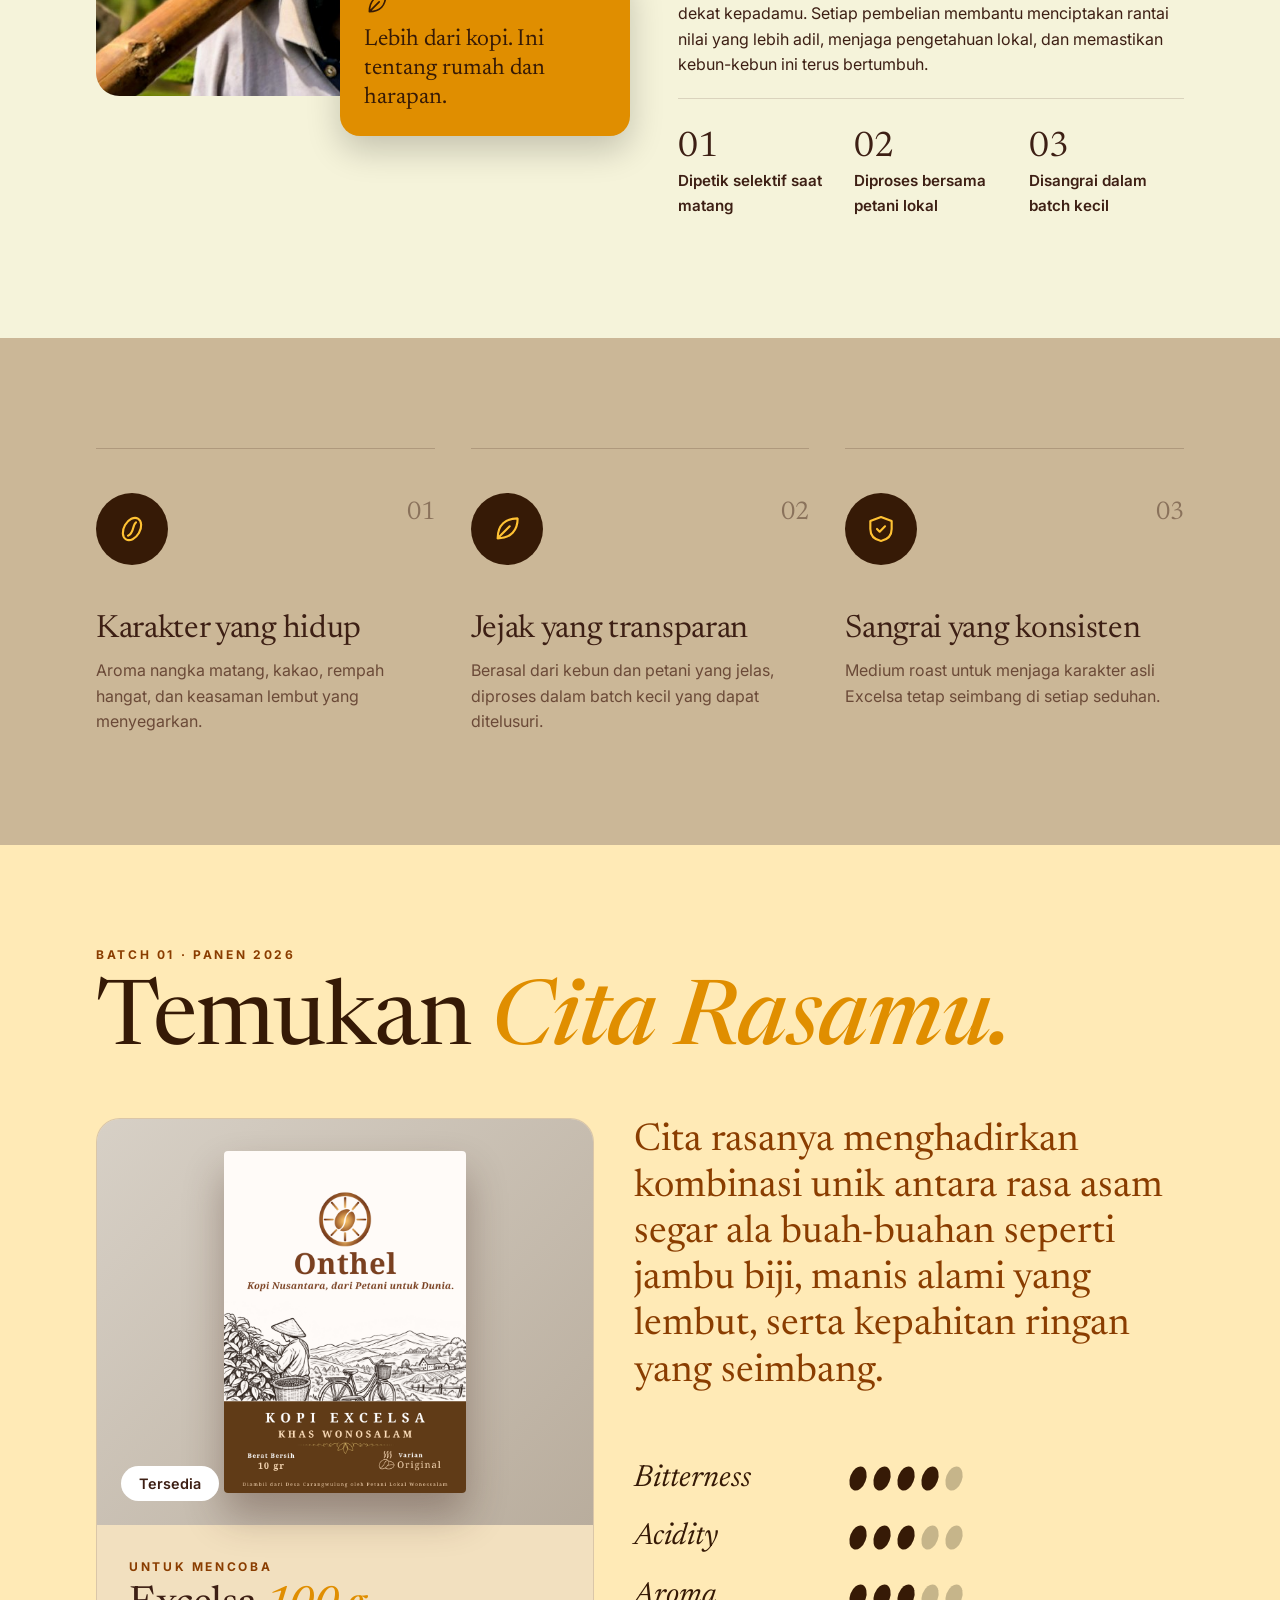
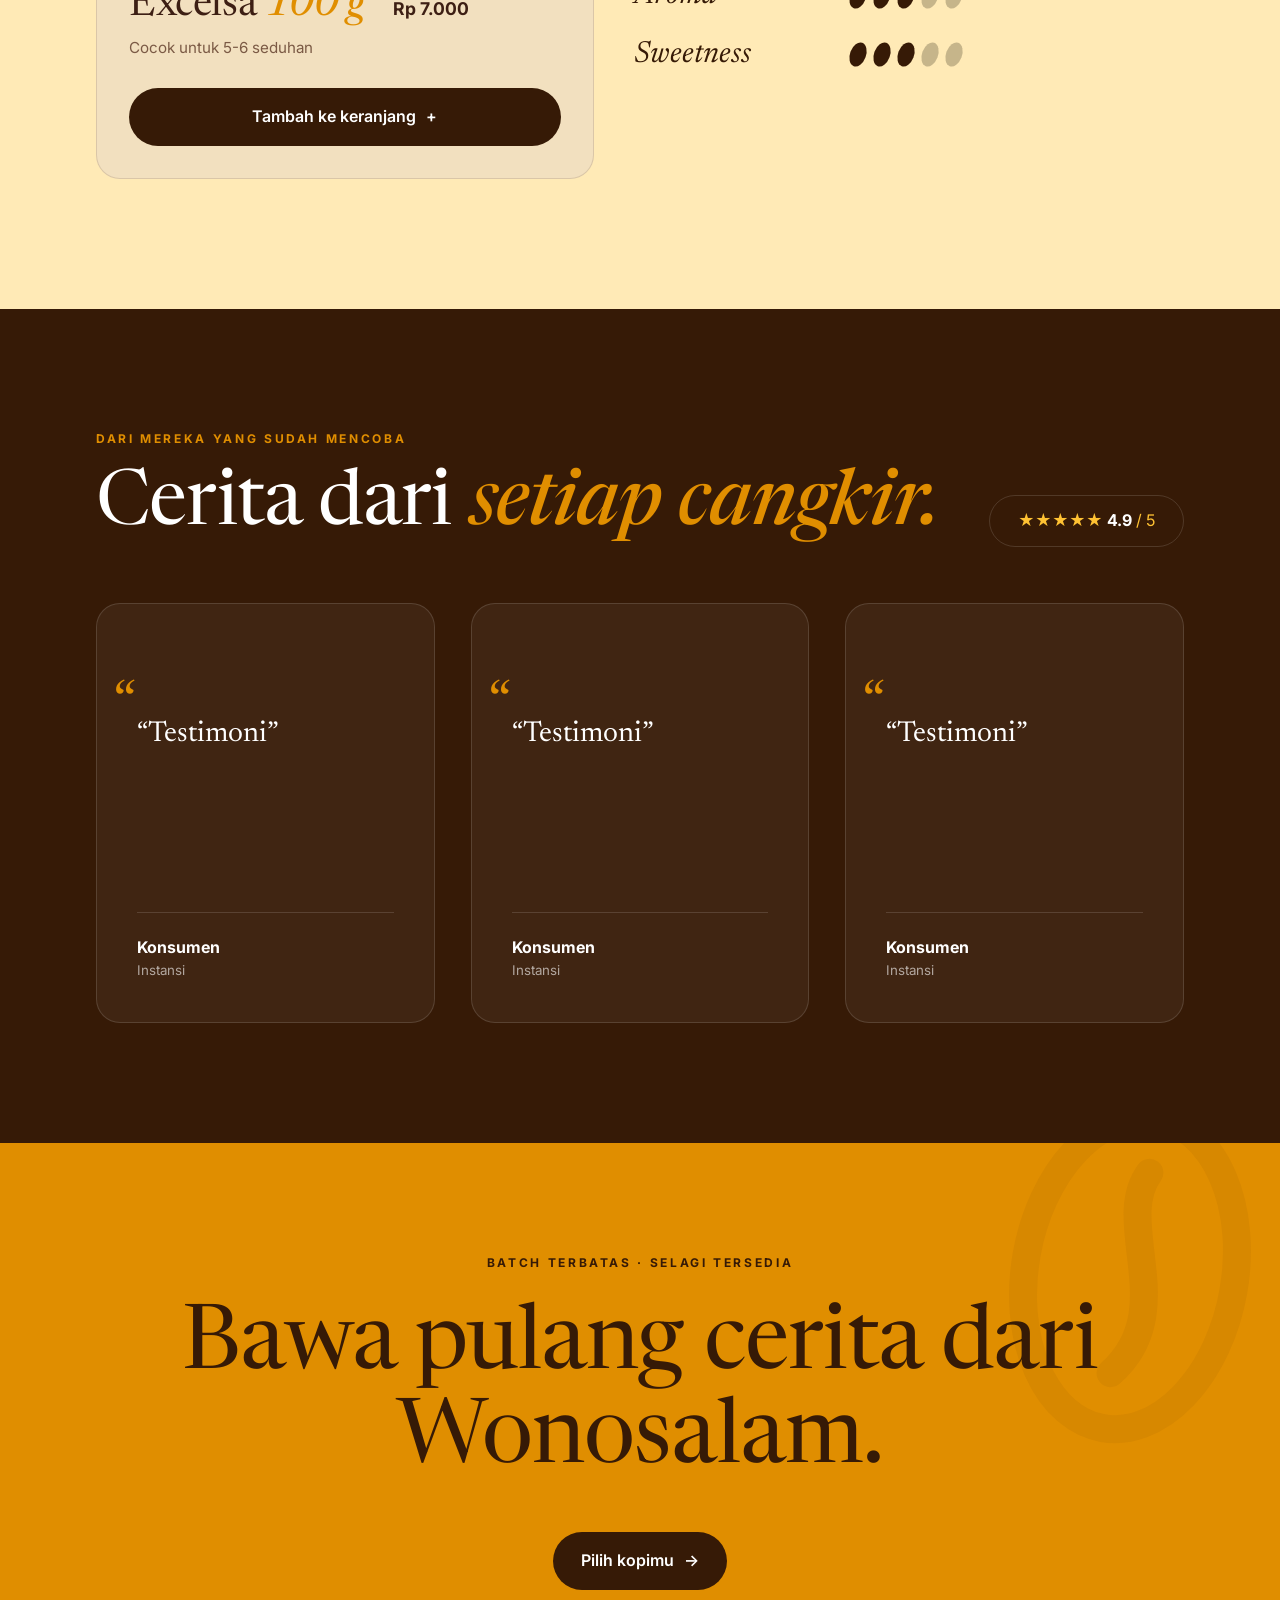
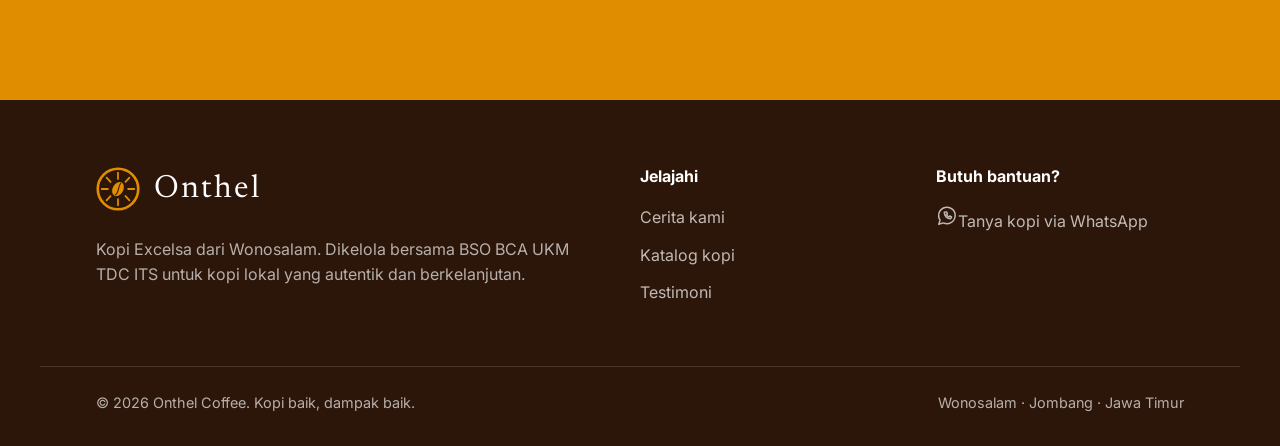
==== commit 14a2e090: "Commit pertama" ====
--- a/index.html
+++ b/index.html
@@ -1,426 +1,170 @@
-<!doctype html>
+<!DOCTYPE html>
 <html lang="id">
 <head>
-  <meta charset="utf-8">
-  <meta name="viewport" content="width=device-width, initial-scale=1">
-  <title>Onthel Coffee — Kopi Excelsa dari Wonosalam</title>
-  <meta name="description" content="Kopi Excelsa dari Wonosalam, Jombang. Dikelola bersama BSO BCA UKM TDC ITS untuk kopi lokal yang autentik dan berkelanjutan.">
-  <link rel="preconnect" href="https://fonts.googleapis.com">
-  <link rel="preconnect" href="https://fonts.gstatic.com" crossorigin>
-  <link href="https://fonts.googleapis.com/css2?family=Inter:wght@400;500;600;700&family=Newsreader:ital,opsz,wght@0,6..72,400;0,6..72,500;1,6..72,500;1,6..72,600&display=swap" rel="stylesheet">
-  <link rel="stylesheet" href="style.css">
+<meta charset="utf-8">
+<meta name="viewport" content="width=device-width,initial-scale=1">
+<title>Onthel — Kopi Excelsa Wonosalam</title>
+<meta name="description" content="Kopi Excelsa khas Wonosalam, Jombang. Kopi Nusantara, dari Petani untuk Dunia.">
+<link rel="icon" href="assets/favicon.png">
+<link rel="preconnect" href="https://fonts.googleapis.com">
+<link rel="preconnect" href="https://fonts.gstatic.com" crossorigin>
+<link href="https://fonts.googleapis.com/css2?family=Inter:wght@400;500;600;700&family=Newsreader:ital,opsz,wght@0,6..72,400;0,6..72,500;1,6..72,400;1,6..72,500&display=swap" rel="stylesheet">
+<link rel="stylesheet" href="style.css">
 </head>
 <body>
+<svg width="0" height="0" style="position:absolute" aria-hidden="true" focusable="false">
+  <symbol id="logo" viewBox="0 0 100 100"><circle cx="50" cy="50" r="46" fill="none" stroke="currentColor" stroke-width="6"/><path d="M50 13v14M50 73v14M13 50h14M73 50h14M24 24l9 10M76 24l-9 10M24 76l9-10M76 76l-9-10" stroke="currentColor" stroke-width="4" stroke-linecap="round"/><ellipse cx="50" cy="50" rx="12" ry="17" transform="rotate(30 50 50)" fill="currentColor"/><path d="M44 63c8-4 6-18 12-26" fill="none" stroke="var(--g)" stroke-width="2.5" stroke-linecap="round"/></symbol>
+  <symbol id="bean" viewBox="0 0 24 24"><g fill="none" stroke="currentColor" stroke-width="1.6" stroke-linecap="round"><ellipse cx="12" cy="12" rx="6" ry="9" transform="rotate(30 12 12)"/><path d="M9 17c5-2 3-8 6-10"/></g></symbol>
+  <symbol id="leaf" viewBox="0 0 24 24"><path d="M5 19C5 9 11 4 20 4c0 9-5 15-15 15zM5 19l9-9" fill="none" stroke="currentColor" stroke-width="1.6" stroke-linecap="round" stroke-linejoin="round"/></symbol>
+  <symbol id="shield" viewBox="0 0 24 24"><path d="M12 3l8 3v6c0 5-3.5 8-8 9-4.5-1-8-4-8-9V6zM9 12l2 2 4-4" fill="none" stroke="currentColor" stroke-width="1.6" stroke-linecap="round" stroke-linejoin="round"/></symbol>
+  <symbol id="wa" viewBox="0 0 24 24"><path d="M3 21l1.5-4.5A9 9 0 1 1 8 19.5zM9 8c0 4 3 7 7 7l1-2-2-1-1 1c-1-.5-2-1.500-2.500-2.500l1-1-1-2z" fill="none" stroke="currentColor" stroke-width="1.6" stroke-linejoin="round"/></symbol>
+</svg>
 
-  <!-- Simbol SVG yang dipakai ulang -->
-  <svg width="0" height="0" style="position:absolute" aria-hidden="true">
-    <defs>
-      <symbol id="logo" viewBox="0 0 64 64">
-        <g fill="none" stroke="currentColor" stroke-width="3" stroke-linecap="round">
-          <circle cx="32" cy="32" r="26"/>
-          <path d="M32 2v6M32 56v6M2 32h6M56 32h6M11 11l4 4M49 49l4 4M53 11l-4 4M15 49l-4 4"/>
-        </g>
-        <ellipse cx="32" cy="32" rx="9" ry="14" transform="rotate(30 32 32)" fill="currentColor"/>
-        <path d="M26 41c4-6 8-12 12-18" stroke="#33190a" stroke-width="2.6" stroke-linecap="round" fill="none"/>
-      </symbol>
-      <symbol id="i-bean" viewBox="0 0 24 24">
-        <g fill="none" stroke="currentColor" stroke-width="1.8" stroke-linecap="round" stroke-linejoin="round">
-          <path d="M5 17C3 11 8 4 17 4c2 0 3 1 3 3 0 9-7 14-13 12-1-.3-1.6-.9-2-2z"/>
-          <path d="M5 19c4-4 7-8 9-12"/>
-        </g>
-      </symbol>
-      <symbol id="i-leaf" viewBox="0 0 24 24">
-        <g fill="none" stroke="currentColor" stroke-width="1.8" stroke-linecap="round" stroke-linejoin="round">
-          <path d="M20 4C10 4 5 9 5 15c0 2 1 4 3 4 6 0 12-5 12-15z"/>
-          <path d="M4 20c3-5 6-8 11-11"/>
-        </g>
-      </symbol>
-      <symbol id="i-shield" viewBox="0 0 24 24">
-        <g fill="none" stroke="currentColor" stroke-width="1.8" stroke-linecap="round" stroke-linejoin="round">
-          <path d="M12 3l8 3v6c0 4.5-3.2 8-8 9-4.8-1-8-4.5-8-9V6z"/>
-          <path d="M8.5 12l2.5 2.5 4.5-5"/>
-        </g>
-      </symbol>
-      <symbol id="i-truck" viewBox="0 0 24 24">
-        <g fill="none" stroke="currentColor" stroke-width="1.8" stroke-linecap="round" stroke-linejoin="round">
-          <path d="M2 6h11v10H2zM13 9h4l4 4v3h-8"/>
-          <circle cx="6.5" cy="17.5" r="1.8"/><circle cx="17.5" cy="17.5" r="1.8"/>
-        </g>
-      </symbol>
-      <symbol id="i-bag" viewBox="0 0 24 24">
-        <g fill="none" stroke="currentColor" stroke-width="2" stroke-linecap="round" stroke-linejoin="round">
-          <path d="M6 7h12l-1 13H7z"/><path d="M9 7V5.5A3 3 0 0 1 12 3a3 3 0 0 1 3 2.5V7"/>
-        </g>
-      </symbol>
-      <symbol id="i-wa" viewBox="0 0 24 24">
-        <g fill="none" stroke="currentColor" stroke-width="1.8" stroke-linecap="round" stroke-linejoin="round">
-          <path d="M3.5 20.5l1.3-4.2A8.5 8.5 0 1 1 8 19.4z"/>
-          <path d="M9 8.5c0 3.5 3 6.5 6.5 6.5l1-1.6-2-1-1 .8c-1-.4-2-1.4-2.4-2.4l.8-1-1-2z"/>
-        </g>
-      </symbol>
-      <symbol id="i-arrow" viewBox="0 0 24 24">
-        <path d="M5 12h14M13 6l6 6-6 6" fill="none" stroke="currentColor" stroke-width="2" stroke-linecap="round" stroke-linejoin="round"/>
-      </symbol>
-      <symbol id="i-plus" viewBox="0 0 24 24">
-        <path d="M12 5v14M5 12h14" fill="none" stroke="currentColor" stroke-width="2" stroke-linecap="round"/>
-      </symbol>
-      <symbol id="i-check" viewBox="0 0 24 24">
-        <path d="M5 12.5l4.5 4.5L19 7.5" fill="none" stroke="currentColor" stroke-width="2.4" stroke-linecap="round" stroke-linejoin="round"/>
-      </symbol>
-    </defs>
-  </svg>
+<header class="hd">
+  <div class="w nav">
+    <a class="brand logo" href="#top"><svg><use href="#logo"/></svg><span>Onthel</span></a>
+    <nav><a href="#cerita">Cerita Kami</a><a href="#kopi">Kopi</a><a href="#testimoni">Testimoni</a></nav>
+    <div class="act">
+      <button class="cartb" data-open="cart" aria-label="Buka keranjang"><svg width="20" height="20" viewBox="0 0 24 24" fill="none" stroke="currentColor" stroke-width="1.8"><path d="M6 7h12l-1 13H7zM9 7a3 3 0 0 1 6 0"/></svg><b id="badge" hidden>0</b></button>
+      <a class="btn sm" href="#kopi">Beli sekarang</a>
+    </div>
+  </div>
+</header>
 
-  <!-- HEADER -->
-  <header class="site-header">
-    <div class="container header-inner">
-      <a href="#top" class="brand" aria-label="Onthel — ke atas">
-        <svg class="brand-logo" aria-hidden="true"><use href="#logo"/></svg>
-        <span class="brand-word">Onthel</span>
-      </a>
+<main id="top">
+<section class="hero">
+  <div class="w">
+    <p class="kick"><span></span>Kopi Excelsa Wonosalam</p>
+    <h1>Lahir dari <i>tanah,</i> tumbuh jadi cerita.</h1>
+    <p class="lead">Secangkir kopi langka dari lereng Wonosalam—dipetik dalam batch terbatas, disangrai dengan cermat, dan dihadirkan untuk mereka yang menghargai asal.</p>
+    <p class="tag">Kopi Nusantara, dari Petani untuk Dunia.</p>
+    <div class="cta"><a class="btn" href="#kopi">Jelajahi kopinya <span>→</span></a><a class="btn ol" href="#cerita">Kenali cerita kami</a></div>
+    <dl class="stats"><div><dt>800+</dt><dd>MDPL</dd></div><div><dt>100%</dt><dd>Excelsa</dd></div><div><dt>Terbatas</dt><dd>Tiap panen</dd></div></dl>
+  </div>
+</section>
 
-      <nav class="nav" id="nav" aria-label="Navigasi utama">
-        <a href="#cerita">Cerita Kami</a>
-        <a href="#produk">Kopi</a>
-        <a href="#testimoni">Testimoni</a>
-      </nav>
+<section id="cerita" class="story">
+  <a class="wafab" data-wa href="#" target="_blank" rel="noopener"><svg width="20" height="20"><use href="#wa"/></svg>Tanya kopi</a>
+  <div class="w grid2">
+    <figure class="arch"><img src="assets/petani.jpg" alt="Petani kopi Wonosalam tersenyum membawa hasil panen"><figcaption><svg width="26" height="26"><use href="#leaf"/></svg>Lebih dari kopi. Ini tentang rumah dan harapan.</figcaption></figure>
+    <div>
+      <p class="eb">Dari kebun ke cangkirmu</p>
+      <h2>Wonosalam, <i>tempat semuanya bermula.</i></h2>
+      <p class="big">Di lereng hijau Jombang, kopi Excelsa tumbuh perlahan di antara pepohonan tropis. Varietas langka ini dikenal dengan karakter buah yang khas, aroma kompleks, dan aftertaste panjang yang tak mudah dilupakan.</p>
+      <p>Onthel hadir untuk membawa hasil terbaik petani Wonosalam lebih dekat kepadamu. Setiap pembelian membantu menciptakan rantai nilai yang lebih adil, menjaga pengetahuan lokal, dan memastikan kebun-kebun ini terus bertumbuh.</p>
+      <ol class="steps"><li><b>01</b>Dipetik selektif saat matang</li><li><b>02</b>Diproses bersama petani lokal</li><li><b>03</b>Disangrai dalam batch kecil</li></ol>
+    </div>
+  </div>
+</section>
 
-      <div class="header-actions">
-        <button class="cart-btn" id="cartOpen" aria-label="Buka keranjang">
-          <svg width="22" height="22" aria-hidden="true"><use href="#i-bag"/></svg>
-          <span class="cart-count" id="cartCount" hidden>0</span>
-        </button>
-        <a href="#produk" class="btn btn-amber">Beli sekarang</a>
-        <button class="menu-btn" id="menuBtn" aria-label="Buka menu" aria-expanded="false" aria-controls="nav">
-          <span></span><span></span><span></span>
-        </button>
-      </div>
-    </div>
-  </header>
+<section class="feat">
+  <div class="w grid3">
+    <article><svg><use href="#bean"/></svg><span>01</span><h3>Karakter yang hidup</h3><p>Aroma nangka matang, kakao, rempah hangat, dan keasaman lembut yang menyegarkan.</p></article>
+    <article><svg><use href="#leaf"/></svg><span>02</span><h3>Jejak yang transparan</h3><p>Berasal dari kebun dan petani yang jelas, diproses dalam batch kecil yang dapat ditelusuri.</p></article>
+    <article><svg><use href="#shield"/></svg><span>03</span><h3>Sangrai yang konsisten</h3><p>Medium roast untuk menjaga karakter asli Excelsa tetap seimbang di setiap seduhan.</p></article>
+  </div>
+</section>
 
-  <main id="top">
-
-    <!-- HERO -->
-    <section class="hero">
-      <div class="container hero-inner">
-        <p class="eyebrow eyebrow-amber">Batch 01 · Panen 2026</p>
-        <h1>Kopi Excelsa, <em>langsung dari</em> Wonosalam.</h1>
-        <p class="hero-lead">Kopi lokal yang autentik dan berkelanjutan, dikelola bersama BSO BCA UKM TDC ITS.</p>
-        <a href="#produk" class="btn btn-amber btn-lg">Pilih kopimu <svg width="18" height="18" aria-hidden="true"><use href="#i-arrow"/></svg></a>
-      </div>
-    </section>
-
-    <!-- CERITA KAMI -->
-    <section class="story" id="cerita">
-      <div class="container story-grid">
-        <div>
-          <p class="eyebrow">Cerita kami</p>
-          <h2>Dari lereng Wonosalam, <em>untuk cangkirmu.</em></h2>
-        </div>
-        <div class="story-text">
-          <p>Onthel membawa kopi Excelsa dari Wonosalam, Jombang, Jawa Timur ke meja kamu. Kami bekerja bersama BSO BCA UKM TDC ITS untuk menghadirkan kopi lokal yang autentik dan berkelanjutan.</p>
-          <p>Setiap batch dibuat kecil agar asal-usulnya tetap jelas, dari kebun sampai kemasan.</p>
+<section id="kopi" class="shop">
+  <div class="w">
+    <p class="eb">Batch 01 · Panen 2026</p>
+    <h2>Temukan <i>Cita Rasamu.</i></h2>
+    <div class="grid2 pg">
+      <div class="card">
+        <div class="pimg"><img src="assets/kemasan.png" alt="Kemasan Kopi Excelsa Onthel"><span class="pill">Tersedia</span></div>
+        <div class="pbody">
+          <p class="eb">Untuk mencoba</p>
+          <div class="prow"><h3>Excelsa <i>100 g</i></h3><b id="price"></b></div>
+          <p class="mut">Cocok untuk 5-6 seduhan</p>
+          <button class="btn dk wide" data-add>Tambah ke keranjang <span>+</span></button>
         </div>
       </div>
-    </section>
-
-    <!-- KEUNGGULAN -->
-    <section class="features">
-      <div class="container features-grid">
-        <article class="feature">
-          <div class="feature-top">
-            <span class="icon-circle"><svg width="22" height="22" aria-hidden="true"><use href="#i-bean"/></svg></span>
-            <span class="feature-num">01</span>
-          </div>
-          <h3>Karakter yang hidup</h3>
-          <p>Aroma nangka matang, kakao, rempah hangat, dan keasaman lembut yang menyegarkan.</p>
-        </article>
-        <article class="feature">
-          <div class="feature-top">
-            <span class="icon-circle"><svg width="22" height="22" aria-hidden="true"><use href="#i-leaf"/></svg></span>
-            <span class="feature-num">02</span>
-          </div>
-          <h3>Jejak yang transparan</h3>
-          <p>Berasal dari kebun dan petani yang jelas, diproses dalam batch kecil yang dapat ditelusuri.</p>
-        </article>
-        <article class="feature">
-          <div class="feature-top">
-            <span class="icon-circle"><svg width="22" height="22" aria-hidden="true"><use href="#i-shield"/></svg></span>
-            <span class="feature-num">03</span>
-          </div>
-          <h3>Sangrai yang konsisten</h3>
-          <p>Medium roast untuk menjaga karakter asli Excelsa tetap seimbang di setiap seduhan.</p>
-        </article>
-      </div>
-    </section>
-
-    <!-- PRODUK -->
-    <section class="products" id="produk">
-      <div class="container">
-        <div class="products-head">
-          <div>
-            <p class="eyebrow">Batch 01 · Panen 2026</p>
-            <h2>Pilih <em>ritualmu.</em></h2>
-          </div>
-          <p class="products-lead">Satu origin, tiga ukuran. Seluruh kopi tersedia dalam bentuk biji utuh atau digiling sesuai metode seduhmu.</p>
+      <div>
+        <p class="desc">Cita rasanya menghadirkan kombinasi unik antara rasa asam segar ala buah-buahan seperti jambu biji, manis alami yang lembut, serta kepahitan ringan yang seimbang.</p>
+        <div class="tastes">
+          <div data-v="4"><i>Bitterness</i><span class="bn"></span></div>
+          <div data-v="3"><i>Acidity</i><span class="bn"></span></div>
+          <div data-v="3"><i>Aroma</i><span class="bn"></span></div>
+          <div data-v="3"><i>Sweetness</i><span class="bn"></span></div>
         </div>
-
-        <div class="product-grid">
-
-          <article class="product-card">
-            <div class="media media-1">
-              <img src="assets/excelsa-100.jpg" alt="Biji kopi Excelsa dan secangkir kopi di atas meja kayu" loading="lazy" onerror="this.remove()">
-              <span class="status">Tersedia</span>
-            </div>
-            <div class="product-body">
-              <p class="tag">Untuk mencoba</p>
-              <div class="product-title-row">
-                <h3>Excelsa <em>100 g</em></h3>
-                <span class="price">Rp 35.000</span>
-              </div>
-              <p class="product-note">Cocok untuk 7–8 seduhan</p>
-              <button class="btn btn-dark btn-block add-to-cart" data-id="excelsa-100" data-name="Excelsa 100 g" data-price="35000" data-img="assets/excelsa-100.jpg">
-                Tambah ke keranjang <svg width="18" height="18" aria-hidden="true"><use href="#i-plus"/></svg>
-              </button>
-            </div>
-          </article>
-
-          <article class="product-card featured">
-            <div class="media media-2">
-              <img src="assets/excelsa-200.jpg" alt="Biji kopi Excelsa dituang dari tangan" loading="lazy" onerror="this.remove()">
-              <span class="badge-fav">Pilihan favorit</span>
-              <span class="status">Tersedia</span>
-            </div>
-            <div class="product-body">
-              <p class="tag">Paling diminati</p>
-              <div class="product-title-row">
-                <h3>Excelsa <em>200 g</em></h3>
-                <span class="price">Rp 65.000</span>
-              </div>
-              <p class="product-note">Cocok untuk 14–16 seduhan</p>
-              <button class="btn btn-dark btn-block add-to-cart" data-id="excelsa-200" data-name="Excelsa 200 g" data-price="65000" data-img="assets/excelsa-200.jpg">
-                Tambah ke keranjang <svg width="18" height="18" aria-hidden="true"><use href="#i-plus"/></svg>
-              </button>
-            </div>
-          </article>
-
-          <article class="product-card">
-            <div class="media media-3">
-              <img src="assets/excelsa-500.jpg" alt="Lanskap kebun kopi dan pegunungan di Wonosalam" loading="lazy" onerror="this.remove()">
-              <span class="status">Pre-order</span>
-            </div>
-            <div class="product-body">
-              <p class="tag">Untuk berbagi</p>
-              <div class="product-title-row">
-                <h3>Excelsa <em>500 g</em></h3>
-                <span class="price">Rp 145.000</span>
-              </div>
-              <p class="product-note">Dikirim dalam 3–5 hari</p>
-              <button class="btn btn-dark btn-block add-to-cart" data-id="excelsa-500" data-name="Excelsa 500 g (Pre-order)" data-price="145000" data-img="assets/excelsa-500.jpg">
-                Tambah ke keranjang <svg width="18" height="18" aria-hidden="true"><use href="#i-plus"/></svg>
-              </button>
-            </div>
-          </article>
-
-        </div>
-
-        <ul class="trust">
-          <li><svg width="22" height="22" aria-hidden="true"><use href="#i-truck"/></svg> Gratis ongkir mulai Rp150.000</li>
-          <li><svg width="22" height="22" aria-hidden="true"><use href="#i-shield"/></svg> Pembayaran aman</li>
-          <li><svg width="22" height="22" aria-hidden="true"><use href="#i-bean"/></svg> Baru disangrai</li>
-        </ul>
-      </div>
-    </section>
-
-    <!-- TESTIMONI -->
-    <section class="testi" id="testimoni">
-      <div class="container">
-        <div class="testi-head">
-          <div>
-            <p class="eyebrow eyebrow-amber">Dari mereka yang sudah mencoba</p>
-            <h2>Cerita dari <em>setiap cangkir.</em></h2>
-          </div>
-          <div class="rating" aria-label="Rating 4,9 dari 5">
-            <span class="stars" aria-hidden="true">★★★★★</span>
-            <strong>4.9</strong> / 5
-          </div>
-        </div>
-
-        <div class="testi-grid">
-          <figure class="quote">
-            <span class="quote-mark" aria-hidden="true">”</span>
-            <blockquote>“Aromanya unik, ada rasa buah tropis yang pelan-pelan muncul. Excelsa Onthel benar-benar berbeda dari kopi yang biasa saya minum.”</blockquote>
-            <figcaption><strong>Aulia Rahma</strong><span>Coffee enthusiast, Surabaya</span></figcaption>
-          </figure>
-          <figure class="quote">
-            <span class="quote-mark" aria-hidden="true">”</span>
-            <blockquote>“Saya suka bukan hanya kopinya, tetapi cerita petaninya. Informasi produknya jelas dan proses pesan terasa mudah.”</blockquote>
-            <figcaption><strong>Bagas Pratama</strong><span>Mahasiswa ITS</span></figcaption>
-          </figure>
-          <figure class="quote">
-            <span class="quote-mark" aria-hidden="true">”</span>
-            <blockquote>“Dibuat V60 rasanya clean, manis, dan sedikit smoky. Kemasan 200 gram pas untuk stok mingguan di rumah.”</blockquote>
-            <figcaption><strong>Nadia Putri</strong><span>Home brewer, Sidoarjo</span></figcaption>
-          </figure>
-        </div>
-      </div>
-    </section>
-
-    <!-- CTA -->
-    <section class="cta">
-      <svg class="cta-bean" viewBox="0 0 400 400" aria-hidden="true">
-        <g fill="none" stroke="currentColor" stroke-width="42" stroke-linecap="round">
-          <ellipse cx="200" cy="200" rx="120" ry="170" transform="rotate(35 200 200)"/>
-          <path d="M120 300c60-40 40-100 80-130s60-60 90-110"/>
-        </g>
-      </svg>
-      <div class="container cta-inner">
-        <p class="eyebrow eyebrow-dark">Batch terbatas · Selagi tersedia</p>
-        <h2>Bawa pulang cerita dari Wonosalam.</h2>
-        <a href="#produk" class="btn btn-dark btn-lg">Pilih kopimu <svg width="18" height="18" aria-hidden="true"><use href="#i-arrow"/></svg></a>
-      </div>
-    </section>
-  </main>
-
-  <!-- FOOTER -->
-  <footer class="site-footer">
-    <div class="container footer-grid">
-      <div class="footer-about">
-        <a href="#top" class="brand brand-lg" aria-label="Onthel — ke atas">
-          <svg class="brand-logo" aria-hidden="true"><use href="#logo"/></svg>
-          <span class="brand-word">Onthel</span>
-        </a>
-        <p>Kopi Excelsa dari Wonosalam. Dikelola bersama BSO BCA UKM TDC ITS untuk kopi lokal yang autentik dan berkelanjutan.</p>
-      </div>
-      <div>
-        <h4>Jelajahi</h4>
-        <ul class="footer-links">
-          <li><a href="#cerita">Cerita kami</a></li>
-          <li><a href="#produk">Katalog kopi</a></li>
-          <li><a href="#testimoni">Testimoni</a></li>
-        </ul>
-      </div>
-      <div>
-        <h4>Butuh bantuan?</h4>
-        <a class="wa-link" id="waHelp" href="#" target="_blank" rel="noopener">
-          <svg width="22" height="22" aria-hidden="true"><use href="#i-wa"/></svg> Tanya kopi via WhatsApp
-        </a>
-      </div>
-    </div>
-    <div class="container footer-bottom">
-      <span>© <span id="year">2026</span> Onthel Coffee. Kopi baik, dampak baik.</span>
-      <span>Wonosalam · Jombang · Jawa Timur</span>
-    </div>
-  </footer>
-
-  <!-- KERANJANG (drawer) -->
-  <div class="overlay" id="overlay" hidden></div>
-  <aside class="drawer" id="drawer" aria-label="Keranjang belanja" aria-hidden="true">
-    <div class="drawer-head">
-      <div>
-        <p class="drawer-eyebrow">Pesananmu</p>
-        <h3>Keranjang <em>kopi.</em></h3>
-      </div>
-      <button class="icon-close" id="cartClose" type="button" aria-label="Tutup keranjang">×</button>
-    </div>
-    <div class="drawer-body" id="cartItems"></div>
-    <div class="drawer-foot">
-      <div class="sum-row drawer-subtotal"><span>Subtotal</span><strong id="cartSubtotal">Rp 0</strong></div>
-      <p class="drawer-note" id="shipNote"></p>
-      <button class="btn btn-dark btn-block" id="checkoutBtn" type="button" disabled>
-        Lanjut checkout <svg width="18" height="18" aria-hidden="true"><use href="#i-arrow"/></svg>
-      </button>
-    </div>
-  </aside>
-
-  <!-- CHECKOUT (modal) -->
-  <div class="modal" id="checkoutModal" hidden>
-    <div class="modal-dialog" role="dialog" aria-modal="true" aria-labelledby="checkoutTitle">
-      <div class="modal-head">
-        <div class="modal-brand" id="checkoutTitle">
-          <svg aria-hidden="true"><use href="#logo"/></svg>
-          <strong>Onthel</strong><em>checkout</em>
-        </div>
-        <button class="icon-close" id="checkoutClose" type="button" aria-label="Tutup checkout">×</button>
-      </div>
-
-      <form class="checkout-grid" id="checkoutForm" novalidate>
-        <div class="checkout-form">
-          <p class="section-label">Informasi pengiriman</p>
-
-          <div class="field">
-            <label for="coName">Nama lengkap</label>
-            <input id="coName" name="name" type="text" placeholder="Nama penerima" autocomplete="name" required>
-            <p class="field-error" id="err-name" aria-live="polite"></p>
-          </div>
-
-          <div class="field-row">
-            <div class="field">
-              <label for="coEmail">Email</label>
-              <input id="coEmail" name="email" type="email" placeholder="nama@email.com" autocomplete="email" required>
-              <p class="field-error" id="err-email" aria-live="polite"></p>
-            </div>
-            <div class="field">
-              <label for="coPhone">Nomor telepon</label>
-              <input id="coPhone" name="phone" type="tel" inputmode="tel" placeholder="08xxxxxxxxxx" autocomplete="tel" required>
-              <p class="field-error" id="err-phone" aria-live="polite"></p>
-            </div>
-          </div>
-
-          <div class="field">
-            <label for="coAddress">Alamat lengkap</label>
-            <textarea id="coAddress" name="address" placeholder="Nama jalan, nomor rumah, kecamatan, kota" autocomplete="street-address" required></textarea>
-            <p class="field-error" id="err-address" aria-live="polite"></p>
-          </div>
-
-          <fieldset class="pay-fieldset">
-            <legend class="section-label">Metode pembayaran</legend>
-            <div class="pay-options">
-              <label class="pay-option"><input type="radio" name="payment" value="QRIS" checked><span>QRIS</span></label>
-              <label class="pay-option"><input type="radio" name="payment" value="Bank BCA"><span>Bank BCA</span></label>
-              <label class="pay-option"><input type="radio" name="payment" value="Bank Mandiri"><span>Bank Mandiri</span></label>
-            </div>
-          </fieldset>
-        </div>
-
-        <aside class="checkout-summary" aria-label="Ringkasan pesanan">
-          <p class="section-label">Ringkasan pesanan</p>
-          <div class="sum-items" id="coItems"></div>
-          <div class="sum-lines">
-            <div class="sum-row"><span>Subtotal</span><span id="coSubtotal">Rp 0</span></div>
-            <div class="sum-row"><span>Pengiriman</span><span id="coShipping">Rp 0</span></div>
-          </div>
-          <div class="sum-row sum-total"><span>Total</span><strong id="coTotal">Rp 0</strong></div>
-          <p class="checkout-error" id="coError" role="alert" hidden></p>
-          <button class="btn btn-dark btn-block" id="payBtn" type="submit">
-            <span id="payLabel">Bayar dengan QRIS</span> <svg width="18" height="18" aria-hidden="true"><use href="#i-arrow"/></svg>
-          </button>
-          <p class="secure-note"><svg width="14" height="14" aria-hidden="true"><use href="#i-shield"/></svg> Data dan pembayaranmu terlindungi</p>
-        </aside>
-      </form>
-    </div>
-  </div>
-
-  <!-- SUKSES (modal) -->
-  <div class="modal" id="successModal" hidden>
-    <div class="modal-dialog modal-sm" role="dialog" aria-modal="true" aria-labelledby="successTitle">
-      <div class="modal-head">
-        <div class="modal-brand">
-          <svg aria-hidden="true"><use href="#logo"/></svg>
-          <strong>Onthel</strong><em>checkout</em>
-        </div>
-        <button class="icon-close" id="successClose" type="button" aria-label="Tutup">×</button>
-      </div>
-      <div class="success-body">
-        <div class="success-check"><svg width="30" height="30" aria-hidden="true"><use href="#i-check"/></svg></div>
-        <p class="section-label" id="successEyebrow">Pesanan berhasil dibuat</p>
-        <h2 id="successTitle">Terima kasih!</h2>
-        <p class="success-msg" id="successMsg"></p>
-        <a class="success-link" id="successWa" href="#" target="_blank" rel="noopener">Kirim detail pesanan via WhatsApp</a>
-        <button class="btn btn-dark" id="successHome" type="button">Kembali ke beranda</button>
       </div>
     </div>
   </div>
+</section>
 
-  <script src="script.js"></script>
+<section id="testimoni" class="testi">
+  <div class="w">
+    <p class="eb">Dari mereka yang sudah mencoba</p>
+    <div class="trow"><h2>Cerita dari <i>setiap cangkir.</i></h2><p class="rate">★★★★★ <b>4.9</b> / 5</p></div>
+    <div class="grid3">
+      <!-- Ganti isi testimoni di bawah ini -->
+      <blockquote><span>”</span><p>“Testimoni”</p><footer><b>Konsumen</b><small>Instansi</small></footer></blockquote>
+      <blockquote><span>”</span><p>“Testimoni”</p><footer><b>Konsumen</b><small>Instansi</small></footer></blockquote>
+      <blockquote><span>”</span><p>“Testimoni”</p><footer><b>Konsumen</b><small>Instansi</small></footer></blockquote>
+    </div>
+  </div>
+</section>
+
+<section class="final">
+  <svg class="ghost"><use href="#bean"/></svg>
+  <p class="eb">Batch terbatas · Selagi tersedia</p>
+  <h2>Bawa pulang cerita dari Wonosalam.</h2>
+  <a class="btn dk" href="#kopi">Pilih kopimu <span>→</span></a>
+</section>
+</main>
+
+<footer class="ft">
+  <div class="w fg">
+    <div><a class="brand logo" href="#top"><svg><use href="#logo"/></svg><span>Onthel</span></a><p>Kopi Excelsa dari Wonosalam. Dikelola bersama BSO BCA UKM TDC ITS untuk kopi lokal yang autentik dan berkelanjutan.</p></div>
+    <div><h4>Jelajahi</h4><a href="#cerita">Cerita kami</a><a href="#kopi">Katalog kopi</a><a href="#testimoni">Testimoni</a></div>
+    <div><h4>Butuh bantuan?</h4><a class="wal" data-wa href="#" target="_blank" rel="noopener"><svg width="22" height="22"><use href="#wa"/></svg>Tanya kopi via WhatsApp</a></div>
+  </div>
+  <div class="w fb"><span>© 2026 Onthel Coffee. Kopi baik, dampak baik.</span><span>Wonosalam · Jombang · Jawa Timur</span></div>
+</footer>
+
+<!-- Keranjang -->
+<div class="ov dr" id="m-cart"><section class="md">
+  <div class="mh"><div><p class="eb">Pesananmu</p><h3>Keranjang <i>kopi.</i></h3></div><button class="x" data-close aria-label="Tutup">×</button></div>
+  <div id="cartBody"></div>
+</section></div>
+
+<!-- Checkout -->
+<div class="ov" id="m-co"><section class="md wd">
+  <form id="coForm" class="cf">
+    <div class="mh"><p class="eb">Onthel · checkout</p><button type="button" class="x" data-close aria-label="Tutup">×</button></div>
+    <p class="eb">Informasi pengiriman</p>
+    <label>Nama lengkap<input name="nama" required placeholder="Nama penerima"></label>
+    <div class="two"><label>Email<input name="email" type="email" required placeholder="nama@email.com"></label><label>Nomor telepon<input name="hp" type="tel" required placeholder="08xxxxxxxxxx"></label></div>
+    <label>Alamat lengkap<textarea name="alamat" rows="3" required placeholder="Nama jalan, nomor rumah, kecamatan, kota"></textarea></label>
+    <p class="eb">Metode pembayaran</p>
+    <div class="pay"><button type="button" class="on">QRIS</button><button type="button">Bank BCA</button><button type="button">Bank Mandiri</button></div>
+    <button class="btn dk wide" id="payBtn">Bayar dengan QRIS <span>→</span></button>
+  </form>
+  <aside class="sum"><p class="eb">Ringkasan pesanan</p><div id="sumBody"></div></aside>
+</section></div>
+
+<!-- Pembayaran -->
+<div class="ov" id="m-pay"><section class="md ct">
+  <div class="mh"><p class="eb">Onthel · payment</p><button class="x" data-close aria-label="Tutup">×</button></div>
+  <h3>Scan to <i>Pay</i></h3>
+  <p class="mut">Total Pembayaran: <b id="payTotal"></b></p>
+  <b id="payName" class="bank">QRIS</b>
+  <canvas id="qr" width="200" height="200"></canvas>
+  <p class="eb" id="timer"></p>
+  <div class="two"><button class="btn dk" id="saveQR">Simpan Kode QR</button><button class="btn" id="paid">Saya sudah bayar</button></div>
+  <p class="note">Mode demo: QR ini contoh. Untuk pembayaran sungguhan, hubungkan ke payment gateway (mis. Midtrans / Xendit).</p>
+</section></div>
+
+<!-- Berhasil -->
+<div class="ov" id="m-ok"><section class="md ct">
+  <div class="mh"><p class="eb">Onthel · done</p><button class="x" data-close aria-label="Tutup">×</button></div>
+  <div class="ok">✓</div>
+  <p class="eb" id="orderId"></p>
+  <h3>Terima kasih!</h3>
+  <p class="mut">Pesanan sudah kami terima. Detail pembayaran dan status pengiriman akan dikirimkan ke emailmu.</p>
+  <button class="btn dk" data-close>Kembali ke beranda</button>
+</section></div>
+
+<script src="script.js"></script>
 </body>
 </html>
--- a/style.css
+++ b/style.css
@@ -1,387 +1,142 @@
-:root {
-  --brown-900: #2b1409;
-  --brown-800: #33190a;
-  --brown-700: #3d2210;
-  --brown-600: #4a2a14;
-  --amber: #e08c00;
-  --amber-light: #f5b02e;
-  --rust: #8b3a06;
-  --ink: #3a1a0a;
-  --cream: #f5f3dc;
-  --tan: #c9b69a;
-  --yellow: #ffebb8;
-  --card: #f2e2c0;
-  --serif: "Newsreader", Georgia, "Times New Roman", serif;
-  --sans: "Inter", system-ui, -apple-system, "Segoe UI", sans-serif;
+:root{--dk:#361a06;--am:#e08e00;--cr:#f5f3da;--tan:#cbb797;--yl:#ffeab6;--tx:#3d1f14;--br:#8a3d00;--g:#361a06;--serif:'Newsreader',Georgia,serif;--sans:Inter,system-ui,sans-serif}
+*{box-sizing:border-box;margin:0}
+html{scroll-behavior:smooth;scroll-padding-top:80px}
+body{font-family:var(--sans);color:var(--tx);background:var(--cr);line-height:1.6}
+img{max-width:100%;display:block}
+a{color:inherit}
+button,input,select,textarea{font:inherit}
+button{cursor:pointer;border:0;background:none;color:inherit}
+:focus-visible{outline:2px solid var(--am);outline-offset:3px}
+.w{max-width:1200px;margin:auto;padding:0 clamp(20px,5vw,56px)}
+h1,h2,h3{font-family:var(--serif);font-weight:400;line-height:1.05;letter-spacing:-.01em}
+h1 i,h2 i,h3 i{color:var(--am);font-weight:500}
+.eb{font-size:.75rem;font-weight:700;letter-spacing:.22em;text-transform:uppercase;color:var(--br)}
+.mut{color:#7b5a45;font-size:.95rem}
+.btn{display:inline-flex;gap:10px;align-items:center;justify-content:center;padding:16px 28px;border-radius:99px;font-weight:600;background:var(--am);color:var(--dk);text-decoration:none;transition:transform .2s,filter .2s}
+.btn:hover{transform:translateY(-2px);filter:brightness(1.08)}
+.btn.sm{padding:12px 28px}.btn.dk{background:var(--dk);color:#fff}.btn.ol{background:none;color:#fff;border:1px solid #fff4}.btn.wide{width:100%}
+
+/* header */
+.hd{position:sticky;top:0;z-index:20;background:var(--dk);color:#fff}
+.nav{display:flex;align-items:center;justify-content:space-between;gap:24px;height:76px}
+.nav nav{display:flex;gap:36px;font-size:.95rem}.nav nav a{text-decoration:none;opacity:.9}.nav nav a:hover{color:var(--am)}
+.brand{display:flex;align-items:center;gap:14px;text-decoration:none;font-family:var(--serif);font-size:2rem;letter-spacing:.06em}
+.logo{color:var(--am)}.logo span{color:#fff}.brand svg{width:44px;height:44px}
+.act{display:flex;align-items:center;gap:20px}
+.cartb{position:relative;padding:6px}
+.cartb b{position:absolute;top:-4px;right:-6px;background:var(--am);color:var(--dk);font-size:.7rem;border-radius:99px;min-width:18px;height:18px;display:grid;place-items:center}
+
+/* hero */
+.hero{position:relative;color:#fff;padding:90px 0 220px;min-height:calc(100svh - 76px);background:linear-gradient(90deg,#7a4a0acc,#361a0680 60%,#361a06b3),url(assets/hero.jpg) center/cover,linear-gradient(135deg,#8a5a10,#2b1405)}
+.hero .w{position:relative}
+.kick{display:flex;align-items:center;gap:20px;color:var(--am);font-size:.8rem;font-weight:700;letter-spacing:.3em;text-transform:uppercase}.kick span{width:60px;height:1px;background:var(--am)}
+.hero h1{font-size:clamp(3.2rem,9vw,7.2rem);max-width:10.5em;margin:28px 0}.hero h1 i{color:#ffeab6;font-weight:400}
+.lead{max-width:36em;font-size:1.25rem;opacity:.92}
+.tag{font-family:var(--serif);font-style:italic;font-size:1.4rem;margin:22px 0 38px}
+.cta{display:flex;flex-wrap:wrap;gap:16px}
+.stats{position:absolute;right:clamp(20px,5vw,56px);bottom:-160px;display:flex;background:#361a06e6;margin:0}
+.stats div{padding:34px 40px;border-left:1px solid #fff1}.stats div:first-child{border:0}
+.stats dt{font-family:var(--serif);font-size:2.6rem;color:var(--am);line-height:1.1}
+.stats dd{font-size:.8rem;letter-spacing:.2em;text-transform:uppercase;opacity:.8;margin:0}
+
+/* cerita */
+.story{padding:120px 0}
+.grid2{display:grid;grid-template-columns:1fr 1fr;gap:clamp(32px,6vw,96px);align-items:center}
+.arch{position:relative}
+.arch img{border-radius:260px 260px 24px 24px;width:100%;aspect-ratio:1/1.05;object-fit:cover}
+.arch figcaption{position:absolute;right:-28px;bottom:-40px;width:min(290px,70%);padding:24px;background:var(--am);color:var(--dk);border-radius:20px;font-family:var(--serif);font-size:1.45rem;line-height:1.25;box-shadow:0 14px 34px #0003}
+.arch svg{display:block;margin-bottom:8px}
+.story h2{font-size:clamp(2.6rem,5.5vw,4.6rem);margin:18px 0 32px}.story h2 i{color:var(--br)}
+.story p{margin-bottom:20px}.story .big{font-size:1.2rem;line-height:1.9}
+.steps{list-style:none;padding:28px 0 0;border-top:1px solid #3d1f1426;display:grid;grid-template-columns:repeat(3,1fr);gap:20px;font-weight:600;font-size:.95rem}
+.steps b{display:block;font-family:var(--serif);font-weight:400;font-size:2.2rem;line-height:1.2}
+
+/* fitur */
+.feat{background:var(--tan);padding:110px 0}
+.grid3{display:grid;grid-template-columns:repeat(3,1fr);gap:36px}
+.feat article{position:relative;border-top:1px solid #3d1f1433;padding-top:44px}
+.feat svg{width:72px;height:72px;padding:20px;border-radius:50%;background:var(--dk);color:#ffc233}
+.feat span{position:absolute;top:44px;right:0;font-family:var(--serif);font-size:1.6rem;opacity:.45}
+.feat h3{font-size:2rem;margin:40px 0 12px}.feat p{color:#6b4a38}
+
+/* produk */
+.shop{background:var(--yl);padding:100px 0 130px}
+.shop h2{font-size:clamp(3rem,7vw,5.6rem);margin:12px 0 48px;color:var(--dk)}.shop h2 i{font-weight:500}
+.pg{grid-template-columns:.95fr 1.05fr;align-items:start;gap:40px}
+.card{border-radius:24px;overflow:hidden;background:#f2e0bf;border:1px solid #3d1f1422}
+.pimg{position:relative;background:linear-gradient(135deg,#d7d0c6,#b9ad9d);padding:32px;display:grid;place-items:center}
+.pimg img{width:min(56%,260px);box-shadow:0 22px 40px #3d1f1455;border-radius:4px}
+.pill{position:absolute;left:24px;bottom:24px;background:#fff;border-radius:99px;padding:6px 18px;font-size:.9rem;font-weight:600}
+.pbody{padding:32px}
+.prow{display:flex;align-items:baseline;gap:28px;margin:8px 0}.prow h3{font-size:2.6rem}.prow b{font-size:1.1rem}
+.pbody .mut{margin-bottom:28px}
+.desc{font-family:var(--serif);font-size:clamp(1.8rem,3vw,2.6rem);line-height:1.2;color:var(--br);margin-bottom:60px}
+.tastes{display:grid;gap:10px}
+.tastes div{display:flex;align-items:center;gap:36px}
+.tastes i{font-family:var(--serif);font-size:1.9rem;width:180px;color:var(--dk)}
+.bn{display:flex;gap:8px}.bn s{width:16px;height:25px;border-radius:50%;background:#c6b58a;transform:rotate(20deg)}.bn s.on{background:var(--dk)}
+
+/* testimoni */
+.testi{background:var(--dk);color:#fff;padding:120px 0}
+.testi .eb{color:var(--am)}
+.trow{display:flex;justify-content:space-between;align-items:end;flex-wrap:wrap;gap:20px;margin:18px 0 56px}
+.testi h2{font-size:clamp(2.8rem,6vw,5rem)}
+.rate{border:1px solid #fff2;border-radius:99px;padding:12px 28px;color:#ffc233}.rate b{color:#fff}
+blockquote{display:flex;flex-direction:column;min-height:420px;padding:40px;border:1px solid #fff2;border-radius:24px;background:#ffffff0d}
+blockquote span{font-family:var(--serif);font-size:3.5rem;line-height:.8;color:var(--am);transform:scale(-1,-1);transform-origin:left;width:max-content}
+blockquote p{font-family:var(--serif);font-size:1.8rem;margin-top:24px;flex:1}
+blockquote footer{border-top:1px solid #fff2;padding-top:22px;display:grid}
+blockquote small{opacity:.6}
+
+/* cta & footer */
+.final{position:relative;overflow:hidden;background:var(--am);color:var(--dk);text-align:center;padding:110px 24px}
+.final .eb{color:var(--dk)}
+.final h2{font-size:clamp(2.8rem,7vw,6rem);max-width:12em;margin:28px auto 44px}
+.ghost{position:absolute;right:-60px;top:-80px;width:420px;height:420px;color:#b3700033;transform:rotate(-20deg);stroke-width:2}
+.final>*:not(.ghost){position:relative}
+.ft{background:#2c1509;color:#fff}
+.fg{display:grid;grid-template-columns:2fr 1fr 1fr;gap:48px;padding-top:64px;padding-bottom:48px}
+.fg p{color:#ffffffa8;max-width:30em;margin-top:22px}
+.fg h4{margin-bottom:16px}.fg>div>a:not(.brand){display:block;color:#ffffffb3;text-decoration:none;margin-bottom:12px}
+.fg a.wal{display:flex;gap:10px;color:#ffc233}
+.fb{display:flex;justify-content:space-between;flex-wrap:wrap;gap:12px;border-top:1px solid #fff2;padding-top:24px;padding-bottom:32px;font-size:.9rem;color:#ffffffa8}
+.wafab{position:sticky;top:96px;z-index:15;width:max-content;margin:40px 0 -88px max(20px,calc(50% - 560px));display:flex;gap:8px;align-items:center;background:#8a3d00;color:#fff;font-weight:600;font-size:.9rem;text-decoration:none;padding:12px 20px;border-radius:99px;box-shadow:0 10px 24px #0004}
+
+/* modal */
+.ov{position:fixed;inset:0;z-index:50;background:#1b0d0399;backdrop-filter:blur(4px);display:none;align-items:center;justify-content:center;padding:16px}
+.ov.on{display:flex}.ov.dr{justify-content:flex-end;padding:0}
+.md{background:var(--yl);border-radius:20px;width:min(100%,460px);max-height:92vh;overflow:auto;padding:24px;box-shadow:0 30px 80px #0006;animation:pop .25s ease}
+.ov.dr .md{height:100%;max-height:none;border-radius:0;width:min(100%,420px);display:flex;flex-direction:column;animation:slide .3s ease}
+@keyframes pop{from{opacity:0;transform:translateY(14px)}}@keyframes slide{from{transform:translateX(100%)}}
+@media(prefers-reduced-motion:reduce){.md{animation:none!important}html{scroll-behavior:auto}}
+.mh{display:flex;justify-content:space-between;align-items:flex-start;margin-bottom:18px}.mh h3{font-size:2rem}
+.x{width:32px;height:32px;border-radius:50%;background:#f2e0bf;font-size:1.3rem;line-height:1}
+.md.wd{width:min(100%,860px);display:grid;grid-template-columns:1.3fr 1fr;padding:0}
+.cf{padding:24px;display:grid;gap:14px;align-content:start}.cf .mh{margin:0}
+.sum{background:#e8d6b2;padding:24px;border-radius:0 20px 20px 0}
+label{display:grid;gap:6px;font-size:.72rem;font-weight:700;letter-spacing:.1em;text-transform:uppercase}
+input,select,textarea{width:100%;padding:12px 14px;border:1px solid #3d1f1433;border-radius:10px;background:#fff9ea;font-size:.9rem;color:var(--tx);text-transform:none;letter-spacing:0;font-weight:400}
+.two{display:grid;grid-template-columns:1fr 1fr;gap:12px}
+.pay{display:flex;gap:8px}.pay button{flex:1;padding:10px;border-radius:10px;border:1px solid #3d1f1433;background:#fff;font-weight:600;font-size:.85rem}.pay .on{background:var(--dk);color:#fff}
+.row{display:flex;justify-content:space-between;gap:12px;padding:8px 0;font-size:.9rem}.row.t{border-top:1px solid #3d1f1433;margin-top:8px;padding-top:14px;font-weight:700}
+.ci{display:flex;gap:14px;align-items:center;padding:14px 0}.ci img{width:56px;height:56px;object-fit:cover;object-position:top;border-radius:10px;background:#d7d0c6}
+.ci>div{flex:1}.ci b{display:block}.qty{display:inline-flex;gap:12px;align-items:center;margin-top:6px;border:1px solid #3d1f1433;border-radius:99px;padding:0 6px}
+#cartBody{display:flex;flex-direction:column;flex:1}.cfoot{margin-top:auto;border-top:1px solid #3d1f1433;padding-top:16px;display:grid;gap:12px}
+.cfoot .row.t{border:0;margin:0;padding:0}.empty{text-align:center;padding:60px 10px}.empty .btn{margin-top:20px}
+.ct{text-align:center;display:grid;gap:12px;justify-items:center}.ct .mh{width:100%}.ct h3{font-size:2.2rem}
+.bank{color:#0a5bb5;font-size:1.3rem}
+#qr{background:#fff;padding:10px;border-radius:12px}
+.note{font-size:.75rem;color:#7b5a45}
+.ok{width:64px;height:64px;border-radius:50%;background:var(--am);display:grid;place-items:center;font-size:1.8rem;color:var(--dk)}
+
+@media(max-width:900px){
+  .nav nav{display:none}
+  .grid2,.pg,.grid3,.fg,.md.wd{grid-template-columns:1fr}
+  .stats{position:static;margin-top:48px;width:max-content;max-width:100%;flex-wrap:wrap}.stats div{padding:20px 24px}
+  .hero{padding-bottom:64px}
+  .arch figcaption{right:8px}.story{padding:80px 0}
+  .tastes i{width:140px}.tastes div{gap:16px}
+  blockquote{min-height:260px}
+  .sum{border-radius:0 0 20px 20px}
 }
-
-*, *::before, *::after { box-sizing: border-box; }
-
-html { scroll-behavior: smooth; scroll-padding-top: 72px; }
-
-body {
-  margin: 0;
-  font-family: var(--sans);
-  color: var(--ink);
-  background: var(--brown-900);
-  line-height: 1.6;
-  -webkit-font-smoothing: antialiased;
-}
-
-img { max-width: 100%; display: block; }
-a { color: inherit; text-decoration: none; }
-ul { list-style: none; margin: 0; padding: 0; }
-h1, h2, h3, h4, p, figure, blockquote { margin: 0; }
-button { font: inherit; cursor: pointer; }
-
-.container { width: 100%; max-width: 1240px; margin: 0 auto; padding: 0 24px; }
-
-h1, h2, h3 { font-family: var(--serif); font-weight: 400; line-height: 1.05; letter-spacing: -0.01em; }
-h2 { font-size: clamp(40px, 6vw, 84px); }
-h2 em, h1 em, h3 em { font-style: italic; font-weight: 500; }
-
-.eyebrow {
-  font-size: 13px; font-weight: 700; letter-spacing: 0.22em; text-transform: uppercase;
-  color: #9a5200; margin-bottom: 18px;
-}
-.eyebrow-amber { color: var(--amber-light); }
-.eyebrow-dark { color: var(--brown-800); }
-
-/* ---------- Tombol ---------- */
-.btn {
-  display: inline-flex; align-items: center; justify-content: center; gap: 10px;
-  padding: 14px 30px; border: 0; border-radius: 999px;
-  font-weight: 600; font-size: 16px; transition: transform .15s ease, filter .15s ease;
-}
-.btn:hover { transform: translateY(-1px); filter: brightness(1.08); }
-.btn:active { transform: translateY(0); }
-.btn:disabled { opacity: .45; cursor: not-allowed; transform: none; filter: none; }
-.btn-amber { background: var(--amber); color: var(--brown-800); }
-.btn-dark { background: var(--brown-800); color: #fff; }
-.btn-lg { padding: 22px 42px; font-size: 18px; }
-.btn-block { width: 100%; padding: 18px 24px; }
-
-/* ---------- Header ---------- */
-.site-header {
-  position: sticky; top: 0; z-index: 50;
-  background: var(--brown-800);
-  border-bottom: 1px solid rgba(255, 255, 255, .08);
-}
-.header-inner { display: flex; align-items: center; justify-content: space-between; height: 72px; gap: 24px; }
-
-.brand { display: inline-flex; align-items: center; gap: 14px; color: var(--amber); }
-.brand-logo { width: 42px; height: 42px; flex: none; color: var(--amber); }
-.brand-word { font-family: var(--serif); font-weight: 500; font-size: 36px; letter-spacing: 0.08em; color: #fff; line-height: 1; }
-.brand-lg .brand-logo { width: 56px; height: 56px; }
-.brand-lg .brand-word { font-size: 46px; }
-
-.nav { display: flex; gap: 44px; }
-.nav a { color: #d9cbb8; font-weight: 500; font-size: 17px; transition: color .15s; }
-.nav a:hover { color: #fff; }
-
-.header-actions { display: flex; align-items: center; gap: 22px; }
-.cart-btn { position: relative; background: none; border: 0; color: #fff; padding: 6px; display: grid; place-items: center; }
-.cart-count {
-  position: absolute; top: -4px; right: -6px; min-width: 18px; height: 18px; padding: 0 5px;
-  border-radius: 999px; background: var(--amber); color: var(--brown-800);
-  font-size: 11px; font-weight: 700; display: grid; place-items: center;
-}
-.menu-btn { display: none; background: none; border: 0; padding: 8px; flex-direction: column; gap: 5px; }
-.menu-btn span { width: 22px; height: 2px; background: #fff; display: block; border-radius: 2px; }
-
-/* ---------- Hero ---------- */
-.hero { background: var(--brown-800); color: #fff; padding: 110px 0 120px; }
-.hero-inner { max-width: 960px; }
-.hero h1 { font-size: clamp(48px, 8vw, 112px); margin-bottom: 28px; }
-.hero h1 em { color: var(--amber-light); }
-.hero-lead { font-size: 20px; color: #d9cbb8; max-width: 560px; margin-bottom: 40px; }
-
-/* ---------- Cerita ---------- */
-.story { background: var(--cream); padding: 110px 0 100px; }
-.story-grid { display: grid; grid-template-columns: 1.1fr 1fr; gap: 64px; align-items: end; }
-.story h2 { color: var(--ink); font-size: clamp(36px, 5vw, 68px); }
-.story h2 em { color: var(--rust); }
-.story-text { display: grid; gap: 18px; font-size: 18px; color: #5b3a22; }
-
-/* ---------- Keunggulan ---------- */
-.features { background: var(--tan); padding: 150px 0 140px; }
-.features-grid { display: grid; grid-template-columns: repeat(3, 1fr); gap: 36px; }
-.feature { border-top: 1px solid rgba(58, 26, 10, .28); padding-top: 40px; }
-.feature-top { display: flex; align-items: flex-start; justify-content: space-between; margin-bottom: 44px; }
-.icon-circle {
-  width: 72px; height: 72px; border-radius: 50%; background: var(--brown-800);
-  color: var(--amber-light); display: grid; place-items: center;
-}
-.feature-num { font-family: var(--serif); font-size: 34px; color: rgba(58, 26, 10, .45); }
-.feature h3 { font-size: 36px; margin-bottom: 16px; }
-.feature p { font-size: 18px; color: #6a4a32; max-width: 360px; }
-
-/* ---------- Produk ---------- */
-.products { background: var(--yellow); padding: 110px 0 90px; }
-.products-head { display: flex; align-items: flex-end; justify-content: space-between; gap: 48px; margin-bottom: 56px; }
-.products h2 { font-size: clamp(56px, 8vw, 112px); color: var(--ink); }
-.products h2 em { color: var(--rust); }
-.products-lead { max-width: 420px; font-size: 18px; color: #6a4a32; padding-bottom: 12px; }
-
-.product-grid { display: grid; grid-template-columns: repeat(3, 1fr); gap: 30px; align-items: start; }
-.product-card {
-  background: var(--card); border: 1px solid rgba(139, 58, 6, .15);
-  border-radius: 28px; overflow: hidden; transition: transform .2s ease, box-shadow .2s ease;
-}
-.product-card:hover { transform: translateY(-4px); box-shadow: 0 18px 40px rgba(58, 26, 10, .15); }
-.product-card.featured { border-color: var(--amber); }
-
-.media { position: relative; aspect-ratio: 4 / 3; overflow: hidden; background: linear-gradient(135deg, #8b6b4f, #3d2210); }
-.media-1 { background: linear-gradient(135deg, #b9aaa0, #6f5a4c); }
-.media-2 { background: linear-gradient(135deg, #c8782a, #3d2210); }
-.media-3 { background: linear-gradient(135deg, #6f8a52, #2f4a2a); }
-.media img { width: 100%; height: 100%; object-fit: cover; }
-.status {
-  position: absolute; left: 20px; bottom: 18px; background: #fff; color: var(--ink);
-  font-size: 14px; font-weight: 600; padding: 6px 16px; border-radius: 999px;
-}
-.badge-fav {
-  position: absolute; left: 24px; top: 24px; background: var(--amber); color: var(--brown-800);
-  font-size: 12px; font-weight: 700; letter-spacing: .16em; text-transform: uppercase;
-  padding: 10px 24px; border-radius: 999px;
-}
-
-.product-body { padding: 32px 36px 36px; }
-.tag { font-size: 13px; font-weight: 700; letter-spacing: .2em; text-transform: uppercase; color: #9a5200; margin-bottom: 8px; }
-.product-title-row { display: flex; align-items: flex-end; justify-content: space-between; gap: 16px; margin-bottom: 6px; }
-.product-title-row h3 { font-size: 46px; }
-.product-title-row h3 em { white-space: nowrap; }
-.price { font-weight: 700; font-size: 18px; color: var(--ink); white-space: nowrap; padding-bottom: 8px; }
-.product-note { color: #7a5a42; margin-bottom: 28px; }
-
-.trust {
-  display: flex; justify-content: center; flex-wrap: wrap; gap: 28px 64px;
-  margin-top: 64px; color: #6a4a32; font-size: 17px;
-}
-.trust li { display: inline-flex; align-items: center; gap: 12px; }
-.trust svg { color: #8b6b4f; }
-
-/* ---------- Testimoni ---------- */
-.testi { background: #381f0d; color: #fff; padding: 56px 0 110px; }
-.testi h2 { color: #fff; }
-.testi h2 em { color: var(--rust); }
-.testi-head { display: flex; align-items: flex-end; justify-content: space-between; gap: 32px; margin-bottom: 64px; padding-top: 24px; }
-.rating {
-  display: inline-flex; align-items: center; gap: 12px; padding: 16px 32px;
-  border: 1px solid rgba(255, 255, 255, .14); border-radius: 999px; font-size: 18px; color: #e8dccb;
-  white-space: nowrap; margin-bottom: 12px;
-}
-.rating strong { color: #fff; }
-.stars { color: var(--amber-light); letter-spacing: 3px; font-size: 20px; }
-
-.testi-grid { display: grid; grid-template-columns: repeat(3, 1fr); gap: 30px; align-items: start; }
-.quote {
-  background: #3f2410; border: 1px solid rgba(255, 255, 255, .09);
-  border-radius: 28px; padding: 40px 44px 36px; display: flex; flex-direction: column; min-height: 100%;
-}
-.quote-mark { font-family: var(--serif); font-size: 80px; line-height: .6; color: var(--amber-light); height: 40px; margin-bottom: 28px; }
-.quote blockquote { font-family: var(--serif); font-size: 29px; line-height: 1.5; color: #f3e8d8; margin-bottom: 44px; flex: 1; }
-.quote figcaption { border-top: 1px solid rgba(255, 255, 255, .12); padding-top: 28px; display: grid; gap: 4px; }
-.quote figcaption strong { font-size: 20px; }
-.quote figcaption span { color: #b9a58f; font-size: 15px; }
-
-/* ---------- CTA ---------- */
-.cta { position: relative; overflow: hidden; background: var(--amber); padding: 130px 0 140px; text-align: center; }
-.cta-bean { position: absolute; top: -70px; right: -90px; width: 520px; height: 520px; color: #cf8000; pointer-events: none; }
-.cta-inner { position: relative; }
-.cta h2 { color: var(--brown-800); font-size: clamp(44px, 7.5vw, 104px); max-width: 1080px; margin: 0 auto 52px; }
-
-/* ---------- Footer ---------- */
-.site-footer { background: #2a140a; color: #cdbba6; padding: 80px 0 0; }
-.footer-grid { display: grid; grid-template-columns: 2fr 1fr 1fr; gap: 48px; padding-bottom: 64px; }
-.footer-about p { margin-top: 28px; max-width: 520px; font-size: 19px; line-height: 1.8; }
-.site-footer h4 { color: #fff; font-size: 17px; margin-bottom: 26px; }
-.footer-links { display: grid; gap: 20px; font-size: 18px; }
-.footer-links a:hover { color: #fff; }
-.wa-link { display: inline-flex; align-items: center; gap: 12px; color: var(--amber-light); font-size: 19px; font-weight: 500; }
-.wa-link:hover { color: #ffd27a; }
-.footer-bottom {
-  display: flex; justify-content: space-between; gap: 16px; flex-wrap: wrap;
-  border-top: 1px solid rgba(255, 255, 255, .1); padding-top: 32px; padding-bottom: 36px; font-size: 16px;
-  max-width: calc(1240px - 0px);
-}
-
-/* ---------- Keranjang & Checkout ---------- */
-[hidden] { display: none !important; }
-
-.overlay { position: fixed; inset: 0; background: rgba(20, 8, 2, .55); z-index: 90; }
-
-.section-label, .drawer-eyebrow {
-  font-size: 11px; font-weight: 700; letter-spacing: .22em; text-transform: uppercase; color: var(--rust);
-}
-
-.icon-close {
-  flex: none; width: 40px; height: 40px; border-radius: 50%; border: 0;
-  background: var(--card); color: var(--ink); font-size: 24px; line-height: 1;
-  display: grid; place-items: center; transition: background .15s;
-}
-.icon-close:hover { background: #e8d4a8; }
-
-/* Drawer keranjang */
-.drawer {
-  position: fixed; top: 0; right: 0; bottom: 0; width: min(440px, 100%); z-index: 100;
-  background: var(--yellow); color: var(--ink); display: flex; flex-direction: column;
-  transform: translateX(100%); transition: transform .3s ease; box-shadow: -20px 0 50px rgba(0, 0, 0, .25);
-}
-.drawer.open { transform: translateX(0); }
-.drawer-head {
-  display: flex; align-items: flex-start; justify-content: space-between; gap: 16px;
-  padding: 28px 28px 22px; border-bottom: 1px solid rgba(139, 58, 6, .15);
-}
-.drawer-eyebrow { margin-bottom: 8px; }
-.drawer-head h3 { font-size: 34px; }
-.drawer-head h3 em { font-style: italic; }
-
-.drawer-body { flex: 1; overflow-y: auto; padding: 24px 28px; display: grid; align-content: start; gap: 22px; }
-.cart-empty { color: #7a5a42; text-align: center; padding: 60px 0; }
-
-.cart-item {
-  display: grid; grid-template-columns: 72px 1fr; gap: 14px 16px; align-items: start;
-  padding-bottom: 22px; border-bottom: 1px solid rgba(139, 58, 6, .12);
-}
-.cart-item:last-child { border-bottom: 0; padding-bottom: 0; }
-.cart-thumb { width: 72px; height: 72px; border-radius: 10px; overflow: hidden; background: linear-gradient(135deg, #b9aaa0, #6f5a4c); }
-.cart-thumb img { width: 100%; height: 100%; object-fit: cover; }
-.cart-info-top { display: flex; justify-content: space-between; align-items: flex-start; gap: 12px; }
-.cart-name { font-family: var(--serif); font-weight: 400; font-size: 21px; line-height: 1.2; }
-.cart-price { font-size: 13px; color: #8a6a50; margin-top: 2px; }
-.cart-remove { background: none; border: 0; color: #8a6a50; font-size: 22px; line-height: 1; padding: 0 2px; }
-.cart-remove:hover { color: var(--rust); }
-
-.qty { display: inline-flex; align-items: center; gap: 4px; margin-top: 10px; background: #fff9e8; border: 1px solid #e3cf9f; border-radius: 999px; padding: 2px; }
-.qty button { width: 26px; height: 26px; border-radius: 50%; border: 0; background: transparent; color: var(--ink); font-size: 17px; line-height: 1; }
-.qty button:hover { background: #f2e2c0; }
-.qty span { min-width: 24px; text-align: center; font-weight: 600; font-size: 14px; }
-
-.grind { grid-column: 1 / -1; background: #ead8b0; border-radius: 16px; padding: 16px 18px 18px; display: grid; gap: 10px; }
-.grind select, .cart-select {
-  width: 100%; font: inherit; font-size: 15px; color: var(--ink); background-color: #fff9e8;
-  border: 1px solid #e3cf9f; border-radius: 10px; padding: 12px 40px 12px 16px;
-  appearance: none; -webkit-appearance: none;
-  background-image: url("data:image/svg+xml,%3Csvg xmlns='http://www.w3.org/2000/svg' width='14' height='14' viewBox='0 0 24 24' fill='none' stroke='%233a1a0a' stroke-width='2.4' stroke-linecap='round' stroke-linejoin='round'%3E%3Cpath d='M6 9l6 6 6-6'/%3E%3C/svg%3E");
-  background-repeat: no-repeat; background-position: right 14px center;
-}
-
-.drawer-foot { padding: 20px 28px 28px; border-top: 1px solid rgba(139, 58, 6, .15); display: grid; gap: 10px; }
-.sum-row { display: flex; justify-content: space-between; align-items: baseline; gap: 12px; }
-.drawer-subtotal { font-size: 15px; }
-.drawer-subtotal strong { font-size: 16px; }
-.drawer-note { font-size: 12px; color: #8a6a50; min-height: 18px; }
-
-/* Modal checkout & sukses */
-.modal {
-  position: fixed; inset: 0; z-index: 110; display: flex; align-items: flex-start; justify-content: center;
-  padding: 32px 20px; background: rgba(20, 8, 2, .62); backdrop-filter: blur(4px); overflow-y: auto;
-}
-.modal-dialog {
-  width: 100%; max-width: 980px; margin: auto; background: var(--yellow); color: var(--ink);
-  border-radius: 22px; overflow: hidden; box-shadow: 0 30px 80px rgba(0, 0, 0, .4);
-}
-.modal-sm { max-width: 600px; }
-.modal-head { display: flex; align-items: center; justify-content: space-between; padding: 18px 28px; border-bottom: 1px solid rgba(139, 58, 6, .15); }
-.modal-brand { display: flex; align-items: center; gap: 12px; }
-.modal-brand svg { width: 30px; height: 30px; color: var(--amber); }
-.modal-brand strong { font-family: var(--serif); font-weight: 500; font-size: 24px; letter-spacing: .04em; }
-.modal-brand em { font-family: var(--serif); font-style: italic; color: var(--rust); font-size: 17px; }
-
-.checkout-grid { display: grid; grid-template-columns: 1.55fr 1fr; }
-.checkout-form { padding: 28px 32px 32px; display: grid; gap: 18px; align-content: start; }
-.checkout-summary { background: var(--card); padding: 28px 32px 32px; display: flex; flex-direction: column; gap: 16px; }
-
-.field { display: grid; gap: 6px; }
-.field label { font-size: 13px; font-weight: 600; }
-.field input, .field textarea {
-  width: 100%; font: inherit; font-size: 15px; color: var(--ink);
-  background: #fff9e8; border: 1px solid #e3cf9f; border-radius: 12px; padding: 13px 16px;
-}
-.field textarea { min-height: 96px; resize: vertical; }
-.field input::placeholder, .field textarea::placeholder { color: #a8896c; }
-.field input:focus, .field textarea:focus, .grind select:focus {
-  outline: 2px solid var(--amber); outline-offset: 1px; border-color: var(--amber);
-}
-.field [aria-invalid="true"] { border-color: #b3261e; }
-.field-error { color: #b3261e; font-size: 12px; }
-.field-error:empty { display: none; }
-.field-row { display: grid; grid-template-columns: 1fr 1fr; gap: 14px; }
-
-.pay-fieldset { border: 0; padding: 0; margin: 0; min-width: 0; }
-.pay-fieldset legend { padding: 0; margin-bottom: 10px; }
-.pay-options { display: grid; grid-template-columns: repeat(3, 1fr); gap: 10px; }
-.pay-option { position: relative; }
-.pay-option input { position: absolute; opacity: 0; pointer-events: none; }
-.pay-option span {
-  display: grid; place-items: center; padding: 14px 8px; border-radius: 12px; cursor: pointer;
-  background: #fff; border: 1px solid #e3cf9f; font-weight: 600; font-size: 14px; transition: background .15s, color .15s;
-}
-.pay-option input:checked + span { background: var(--brown-800); color: #fff; border-color: var(--brown-800); }
-.pay-option input:focus-visible + span { outline: 2px solid var(--amber); outline-offset: 2px; }
-
-.sum-items { display: grid; gap: 12px; padding-bottom: 16px; border-bottom: 1px solid rgba(139, 58, 6, .18); }
-.sum-item { display: flex; justify-content: space-between; gap: 12px; font-size: 14px; font-weight: 600; }
-.sum-item small { display: block; font-weight: 400; color: #8a6a50; font-size: 12px; margin-top: 2px; }
-.sum-item span { white-space: nowrap; }
-.sum-lines { display: grid; gap: 10px; font-size: 14px; }
-.sum-lines .sum-row span:first-child { color: #6a4a32; }
-.sum-total { border-top: 1px solid rgba(139, 58, 6, .18); padding-top: 14px; font-weight: 700; }
-.sum-total strong { font-family: var(--serif); font-weight: 500; font-size: 26px; }
-.checkout-error { background: #fde8e6; color: #8c1d18; border-radius: 12px; padding: 12px 14px; font-size: 14px; }
-.secure-note { display: flex; align-items: center; justify-content: center; gap: 6px; font-size: 12px; color: #8a6a50; }
-
-.success-body { padding: 44px 40px 52px; text-align: center; display: grid; justify-items: center; gap: 14px; }
-.success-check { width: 68px; height: 68px; border-radius: 50%; background: var(--amber); color: var(--brown-800); display: grid; place-items: center; margin-bottom: 10px; }
-.success-body h2 { font-size: clamp(36px, 6vw, 52px); }
-.success-msg { max-width: 430px; color: #6a4a32; font-size: 15px; }
-.success-msg strong { color: var(--ink); }
-.success-link { order: 2; color: var(--rust); font-weight: 600; font-size: 14px; text-decoration: underline; }
-
-/* ---------- Responsif ---------- */
-@media (max-width: 1000px) {
-  .product-grid, .testi-grid { grid-template-columns: 1fr; max-width: 560px; margin-inline: auto; }
-  .features-grid { grid-template-columns: 1fr; gap: 56px; }
-  .story-grid { grid-template-columns: 1fr; gap: 28px; }
-  .products-head, .testi-head { flex-direction: column; align-items: flex-start; gap: 20px; }
-  .footer-grid { grid-template-columns: 1fr 1fr; }
-  .footer-about { grid-column: 1 / -1; }
-}
-
-@media (max-width: 800px) {
-  .modal { padding: 12px; }
-  .checkout-grid { grid-template-columns: 1fr; }
-  .checkout-form, .checkout-summary { padding: 24px 20px 28px; }
-  .field-row { grid-template-columns: 1fr; }
-  .success-body { padding: 36px 24px 44px; }
-}
-
-@media (max-width: 760px) {
-  .header-inner { height: 64px; }
-  html { scroll-padding-top: 64px; }
-  .brand-word { font-size: 28px; }
-  .brand-logo { width: 34px; height: 34px; }
-  .header-actions .btn { display: none; }
-  .menu-btn { display: flex; }
-  .nav {
-    position: absolute; top: 64px; left: 0; right: 0; background: var(--brown-800);
-    flex-direction: column; gap: 0; padding: 8px 24px 20px; border-bottom: 1px solid rgba(255, 255, 255, .08);
-    display: none;
-  }
-  .nav.open { display: flex; }
-  .nav a { padding: 14px 0; border-bottom: 1px solid rgba(255, 255, 255, .06); }
-  .hero { padding: 80px 0 90px; }
-  .features { padding: 90px 0; }
-  .cta { padding: 90px 0 100px; }
-  .cta-bean { width: 320px; height: 320px; top: -40px; right: -80px; }
-  .product-title-row h3 { font-size: 38px; }
-  .quote { padding: 32px 28px; }
-  .quote blockquote { font-size: 24px; }
-  .footer-grid { grid-template-columns: 1fr; }
-}
-
-@media (prefers-reduced-motion: reduce) {
-  html { scroll-behavior: auto; }
-  * { transition: none !important; }
-}+@media(max-width:520px){.act .btn{display:none}.steps{grid-template-columns:1fr}.two{grid-template-columns:1fr}.brand{font-size:1.6rem}.brand svg{width:36px;height:36px}}
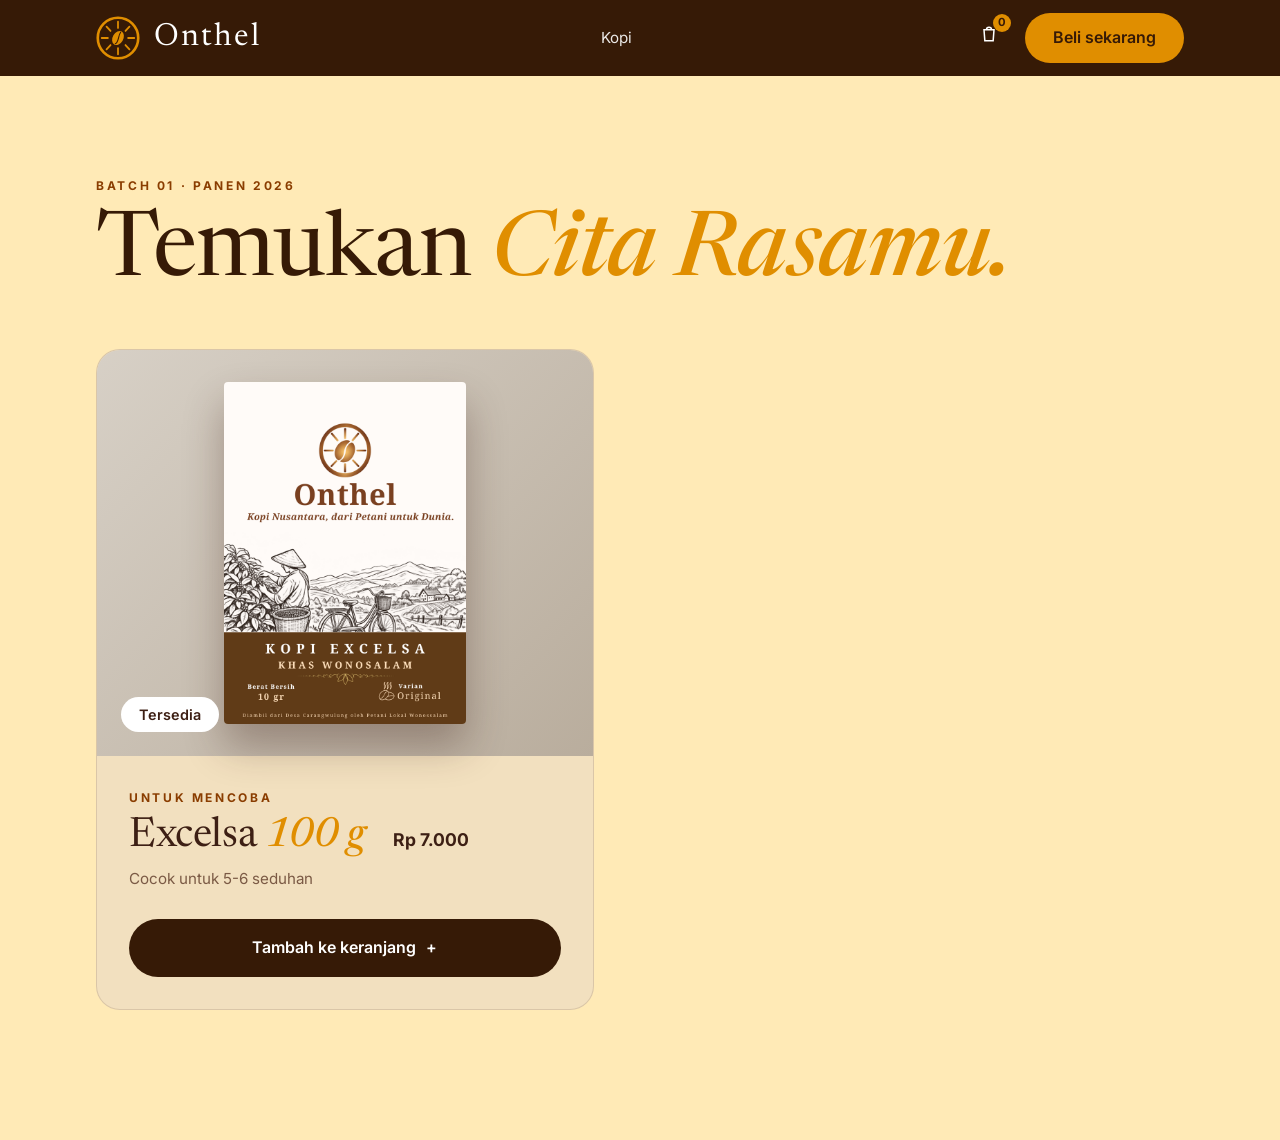
==== commit b8d5d825: "Add files via upload" ====
--- a/index.html
+++ b/index.html
@@ -3,7 +3,7 @@
 <head>
 <meta charset="utf-8">
 <meta name="viewport" content="width=device-width,initial-scale=1">
-<title>Onthel — Kopi Excelsa Wonosalam</title>
+<title>Onthel — Checkout</title>
 <meta name="description" content="Kopi Excelsa khas Wonosalam, Jombang. Kopi Nusantara, dari Petani untuk Dunia.">
 <link rel="icon" href="assets/favicon.png">
 <link rel="preconnect" href="https://fonts.googleapis.com">
@@ -14,16 +14,12 @@
 <body>
 <svg width="0" height="0" style="position:absolute" aria-hidden="true" focusable="false">
   <symbol id="logo" viewBox="0 0 100 100"><circle cx="50" cy="50" r="46" fill="none" stroke="currentColor" stroke-width="6"/><path d="M50 13v14M50 73v14M13 50h14M73 50h14M24 24l9 10M76 24l-9 10M24 76l9-10M76 76l-9-10" stroke="currentColor" stroke-width="4" stroke-linecap="round"/><ellipse cx="50" cy="50" rx="12" ry="17" transform="rotate(30 50 50)" fill="currentColor"/><path d="M44 63c8-4 6-18 12-26" fill="none" stroke="var(--g)" stroke-width="2.5" stroke-linecap="round"/></symbol>
-  <symbol id="bean" viewBox="0 0 24 24"><g fill="none" stroke="currentColor" stroke-width="1.6" stroke-linecap="round"><ellipse cx="12" cy="12" rx="6" ry="9" transform="rotate(30 12 12)"/><path d="M9 17c5-2 3-8 6-10"/></g></symbol>
-  <symbol id="leaf" viewBox="0 0 24 24"><path d="M5 19C5 9 11 4 20 4c0 9-5 15-15 15zM5 19l9-9" fill="none" stroke="currentColor" stroke-width="1.6" stroke-linecap="round" stroke-linejoin="round"/></symbol>
-  <symbol id="shield" viewBox="0 0 24 24"><path d="M12 3l8 3v6c0 5-3.5 8-8 9-4.5-1-8-4-8-9V6zM9 12l2 2 4-4" fill="none" stroke="currentColor" stroke-width="1.6" stroke-linecap="round" stroke-linejoin="round"/></symbol>
-  <symbol id="wa" viewBox="0 0 24 24"><path d="M3 21l1.5-4.5A9 9 0 1 1 8 19.5zM9 8c0 4 3 7 7 7l1-2-2-1-1 1c-1-.5-2-1.500-2.500-2.500l1-1-1-2z" fill="none" stroke="currentColor" stroke-width="1.6" stroke-linejoin="round"/></symbol>
 </svg>
 
 <header class="hd">
   <div class="w nav">
     <a class="brand logo" href="#top"><svg><use href="#logo"/></svg><span>Onthel</span></a>
-    <nav><a href="#cerita">Cerita Kami</a><a href="#kopi">Kopi</a><a href="#testimoni">Testimoni</a></nav>
+    <nav><a href="#kopi">Kopi</a></nav>
     <div class="act">
       <button class="cartb" data-open="cart" aria-label="Buka keranjang"><svg width="20" height="20" viewBox="0 0 24 24" fill="none" stroke="currentColor" stroke-width="1.8"><path d="M6 7h12l-1 13H7zM9 7a3 3 0 0 1 6 0"/></svg><b id="badge" hidden>0</b></button>
       <a class="btn sm" href="#kopi">Beli sekarang</a>
@@ -32,39 +28,6 @@
 </header>
 
 <main id="top">
-<section class="hero">
-  <div class="w">
-    <p class="kick"><span></span>Kopi Excelsa Wonosalam</p>
-    <h1>Lahir dari <i>tanah,</i> tumbuh jadi cerita.</h1>
-    <p class="lead">Secangkir kopi langka dari lereng Wonosalam—dipetik dalam batch terbatas, disangrai dengan cermat, dan dihadirkan untuk mereka yang menghargai asal.</p>
-    <p class="tag">Kopi Nusantara, dari Petani untuk Dunia.</p>
-    <div class="cta"><a class="btn" href="#kopi">Jelajahi kopinya <span>→</span></a><a class="btn ol" href="#cerita">Kenali cerita kami</a></div>
-    <dl class="stats"><div><dt>800+</dt><dd>MDPL</dd></div><div><dt>100%</dt><dd>Excelsa</dd></div><div><dt>Terbatas</dt><dd>Tiap panen</dd></div></dl>
-  </div>
-</section>
-
-<section id="cerita" class="story">
-  <a class="wafab" data-wa href="#" target="_blank" rel="noopener"><svg width="20" height="20"><use href="#wa"/></svg>Tanya kopi</a>
-  <div class="w grid2">
-    <figure class="arch"><img src="assets/petani.jpg" alt="Petani kopi Wonosalam tersenyum membawa hasil panen"><figcaption><svg width="26" height="26"><use href="#leaf"/></svg>Lebih dari kopi. Ini tentang rumah dan harapan.</figcaption></figure>
-    <div>
-      <p class="eb">Dari kebun ke cangkirmu</p>
-      <h2>Wonosalam, <i>tempat semuanya bermula.</i></h2>
-      <p class="big">Di lereng hijau Jombang, kopi Excelsa tumbuh perlahan di antara pepohonan tropis. Varietas langka ini dikenal dengan karakter buah yang khas, aroma kompleks, dan aftertaste panjang yang tak mudah dilupakan.</p>
-      <p>Onthel hadir untuk membawa hasil terbaik petani Wonosalam lebih dekat kepadamu. Setiap pembelian membantu menciptakan rantai nilai yang lebih adil, menjaga pengetahuan lokal, dan memastikan kebun-kebun ini terus bertumbuh.</p>
-      <ol class="steps"><li><b>01</b>Dipetik selektif saat matang</li><li><b>02</b>Diproses bersama petani lokal</li><li><b>03</b>Disangrai dalam batch kecil</li></ol>
-    </div>
-  </div>
-</section>
-
-<section class="feat">
-  <div class="w grid3">
-    <article><svg><use href="#bean"/></svg><span>01</span><h3>Karakter yang hidup</h3><p>Aroma nangka matang, kakao, rempah hangat, dan keasaman lembut yang menyegarkan.</p></article>
-    <article><svg><use href="#leaf"/></svg><span>02</span><h3>Jejak yang transparan</h3><p>Berasal dari kebun dan petani yang jelas, diproses dalam batch kecil yang dapat ditelusuri.</p></article>
-    <article><svg><use href="#shield"/></svg><span>03</span><h3>Sangrai yang konsisten</h3><p>Medium roast untuk menjaga karakter asli Excelsa tetap seimbang di setiap seduhan.</p></article>
-  </div>
-</section>
-
 <section id="kopi" class="shop">
   <div class="w">
     <p class="eb">Batch 01 · Panen 2026</p>
@@ -79,48 +42,10 @@
           <button class="btn dk wide" data-add>Tambah ke keranjang <span>+</span></button>
         </div>
       </div>
-      <div>
-        <p class="desc">Cita rasanya menghadirkan kombinasi unik antara rasa asam segar ala buah-buahan seperti jambu biji, manis alami yang lembut, serta kepahitan ringan yang seimbang.</p>
-        <div class="tastes">
-          <div data-v="4"><i>Bitterness</i><span class="bn"></span></div>
-          <div data-v="3"><i>Acidity</i><span class="bn"></span></div>
-          <div data-v="3"><i>Aroma</i><span class="bn"></span></div>
-          <div data-v="3"><i>Sweetness</i><span class="bn"></span></div>
-        </div>
-      </div>
     </div>
   </div>
 </section>
-
-<section id="testimoni" class="testi">
-  <div class="w">
-    <p class="eb">Dari mereka yang sudah mencoba</p>
-    <div class="trow"><h2>Cerita dari <i>setiap cangkir.</i></h2><p class="rate">★★★★★ <b>4.9</b> / 5</p></div>
-    <div class="grid3">
-      <!-- Ganti isi testimoni di bawah ini -->
-      <blockquote><span>”</span><p>“Testimoni”</p><footer><b>Konsumen</b><small>Instansi</small></footer></blockquote>
-      <blockquote><span>”</span><p>“Testimoni”</p><footer><b>Konsumen</b><small>Instansi</small></footer></blockquote>
-      <blockquote><span>”</span><p>“Testimoni”</p><footer><b>Konsumen</b><small>Instansi</small></footer></blockquote>
-    </div>
-  </div>
-</section>
-
-<section class="final">
-  <svg class="ghost"><use href="#bean"/></svg>
-  <p class="eb">Batch terbatas · Selagi tersedia</p>
-  <h2>Bawa pulang cerita dari Wonosalam.</h2>
-  <a class="btn dk" href="#kopi">Pilih kopimu <span>→</span></a>
-</section>
 </main>
-
-<footer class="ft">
-  <div class="w fg">
-    <div><a class="brand logo" href="#top"><svg><use href="#logo"/></svg><span>Onthel</span></a><p>Kopi Excelsa dari Wonosalam. Dikelola bersama BSO BCA UKM TDC ITS untuk kopi lokal yang autentik dan berkelanjutan.</p></div>
-    <div><h4>Jelajahi</h4><a href="#cerita">Cerita kami</a><a href="#kopi">Katalog kopi</a><a href="#testimoni">Testimoni</a></div>
-    <div><h4>Butuh bantuan?</h4><a class="wal" data-wa href="#" target="_blank" rel="noopener"><svg width="22" height="22"><use href="#wa"/></svg>Tanya kopi via WhatsApp</a></div>
-  </div>
-  <div class="w fb"><span>© 2026 Onthel Coffee. Kopi baik, dampak baik.</span><span>Wonosalam · Jombang · Jawa Timur</span></div>
-</footer>
 
 <!-- Keranjang -->
 <div class="ov dr" id="m-cart"><section class="md">
@@ -167,4 +92,4 @@
 
 <script src="script.js"></script>
 </body>
-</html>+</html>
--- a/style.css
+++ b/style.css
@@ -16,6 +16,8 @@
 .btn:hover{transform:translateY(-2px);filter:brightness(1.08)}
 .btn.sm{padding:12px 28px}.btn.dk{background:var(--dk);color:#fff}.btn.ol{background:none;color:#fff;border:1px solid #fff4}.btn.wide{width:100%}
 
+.grid2{display:grid;grid-template-columns:1fr 1fr;gap:clamp(32px,6vw,96px);align-items:center}
+
 /* header */
 .hd{position:sticky;top:0;z-index:20;background:var(--dk);color:#fff}
 .nav{display:flex;align-items:center;justify-content:space-between;gap:24px;height:76px}
@@ -25,39 +27,6 @@
 .act{display:flex;align-items:center;gap:20px}
 .cartb{position:relative;padding:6px}
 .cartb b{position:absolute;top:-4px;right:-6px;background:var(--am);color:var(--dk);font-size:.7rem;border-radius:99px;min-width:18px;height:18px;display:grid;place-items:center}
-
-/* hero */
-.hero{position:relative;color:#fff;padding:90px 0 220px;min-height:calc(100svh - 76px);background:linear-gradient(90deg,#7a4a0acc,#361a0680 60%,#361a06b3),url(assets/hero.jpg) center/cover,linear-gradient(135deg,#8a5a10,#2b1405)}
-.hero .w{position:relative}
-.kick{display:flex;align-items:center;gap:20px;color:var(--am);font-size:.8rem;font-weight:700;letter-spacing:.3em;text-transform:uppercase}.kick span{width:60px;height:1px;background:var(--am)}
-.hero h1{font-size:clamp(3.2rem,9vw,7.2rem);max-width:10.5em;margin:28px 0}.hero h1 i{color:#ffeab6;font-weight:400}
-.lead{max-width:36em;font-size:1.25rem;opacity:.92}
-.tag{font-family:var(--serif);font-style:italic;font-size:1.4rem;margin:22px 0 38px}
-.cta{display:flex;flex-wrap:wrap;gap:16px}
-.stats{position:absolute;right:clamp(20px,5vw,56px);bottom:-160px;display:flex;background:#361a06e6;margin:0}
-.stats div{padding:34px 40px;border-left:1px solid #fff1}.stats div:first-child{border:0}
-.stats dt{font-family:var(--serif);font-size:2.6rem;color:var(--am);line-height:1.1}
-.stats dd{font-size:.8rem;letter-spacing:.2em;text-transform:uppercase;opacity:.8;margin:0}
-
-/* cerita */
-.story{padding:120px 0}
-.grid2{display:grid;grid-template-columns:1fr 1fr;gap:clamp(32px,6vw,96px);align-items:center}
-.arch{position:relative}
-.arch img{border-radius:260px 260px 24px 24px;width:100%;aspect-ratio:1/1.05;object-fit:cover}
-.arch figcaption{position:absolute;right:-28px;bottom:-40px;width:min(290px,70%);padding:24px;background:var(--am);color:var(--dk);border-radius:20px;font-family:var(--serif);font-size:1.45rem;line-height:1.25;box-shadow:0 14px 34px #0003}
-.arch svg{display:block;margin-bottom:8px}
-.story h2{font-size:clamp(2.6rem,5.5vw,4.6rem);margin:18px 0 32px}.story h2 i{color:var(--br)}
-.story p{margin-bottom:20px}.story .big{font-size:1.2rem;line-height:1.9}
-.steps{list-style:none;padding:28px 0 0;border-top:1px solid #3d1f1426;display:grid;grid-template-columns:repeat(3,1fr);gap:20px;font-weight:600;font-size:.95rem}
-.steps b{display:block;font-family:var(--serif);font-weight:400;font-size:2.2rem;line-height:1.2}
-
-/* fitur */
-.feat{background:var(--tan);padding:110px 0}
-.grid3{display:grid;grid-template-columns:repeat(3,1fr);gap:36px}
-.feat article{position:relative;border-top:1px solid #3d1f1433;padding-top:44px}
-.feat svg{width:72px;height:72px;padding:20px;border-radius:50%;background:var(--dk);color:#ffc233}
-.feat span{position:absolute;top:44px;right:0;font-family:var(--serif);font-size:1.6rem;opacity:.45}
-.feat h3{font-size:2rem;margin:40px 0 12px}.feat p{color:#6b4a38}
 
 /* produk */
 .shop{background:var(--yl);padding:100px 0 130px}
@@ -75,32 +44,6 @@
 .tastes div{display:flex;align-items:center;gap:36px}
 .tastes i{font-family:var(--serif);font-size:1.9rem;width:180px;color:var(--dk)}
 .bn{display:flex;gap:8px}.bn s{width:16px;height:25px;border-radius:50%;background:#c6b58a;transform:rotate(20deg)}.bn s.on{background:var(--dk)}
-
-/* testimoni */
-.testi{background:var(--dk);color:#fff;padding:120px 0}
-.testi .eb{color:var(--am)}
-.trow{display:flex;justify-content:space-between;align-items:end;flex-wrap:wrap;gap:20px;margin:18px 0 56px}
-.testi h2{font-size:clamp(2.8rem,6vw,5rem)}
-.rate{border:1px solid #fff2;border-radius:99px;padding:12px 28px;color:#ffc233}.rate b{color:#fff}
-blockquote{display:flex;flex-direction:column;min-height:420px;padding:40px;border:1px solid #fff2;border-radius:24px;background:#ffffff0d}
-blockquote span{font-family:var(--serif);font-size:3.5rem;line-height:.8;color:var(--am);transform:scale(-1,-1);transform-origin:left;width:max-content}
-blockquote p{font-family:var(--serif);font-size:1.8rem;margin-top:24px;flex:1}
-blockquote footer{border-top:1px solid #fff2;padding-top:22px;display:grid}
-blockquote small{opacity:.6}
-
-/* cta & footer */
-.final{position:relative;overflow:hidden;background:var(--am);color:var(--dk);text-align:center;padding:110px 24px}
-.final .eb{color:var(--dk)}
-.final h2{font-size:clamp(2.8rem,7vw,6rem);max-width:12em;margin:28px auto 44px}
-.ghost{position:absolute;right:-60px;top:-80px;width:420px;height:420px;color:#b3700033;transform:rotate(-20deg);stroke-width:2}
-.final>*:not(.ghost){position:relative}
-.ft{background:#2c1509;color:#fff}
-.fg{display:grid;grid-template-columns:2fr 1fr 1fr;gap:48px;padding-top:64px;padding-bottom:48px}
-.fg p{color:#ffffffa8;max-width:30em;margin-top:22px}
-.fg h4{margin-bottom:16px}.fg>div>a:not(.brand){display:block;color:#ffffffb3;text-decoration:none;margin-bottom:12px}
-.fg a.wal{display:flex;gap:10px;color:#ffc233}
-.fb{display:flex;justify-content:space-between;flex-wrap:wrap;gap:12px;border-top:1px solid #fff2;padding-top:24px;padding-bottom:32px;font-size:.9rem;color:#ffffffa8}
-.wafab{position:sticky;top:96px;z-index:15;width:max-content;margin:40px 0 -88px max(20px,calc(50% - 560px));display:flex;gap:8px;align-items:center;background:#8a3d00;color:#fff;font-weight:600;font-size:.9rem;text-decoration:none;padding:12px 20px;border-radius:99px;box-shadow:0 10px 24px #0004}
 
 /* modal */
 .ov{position:fixed;inset:0;z-index:50;background:#1b0d0399;backdrop-filter:blur(4px);display:none;align-items:center;justify-content:center;padding:16px}
@@ -129,6 +72,7 @@
 .note{font-size:.75rem;color:#7b5a45}
 .ok{width:64px;height:64px;border-radius:50%;background:var(--am);display:grid;place-items:center;font-size:1.8rem;color:var(--dk)}
 
+/* responsive */
 @media(max-width:900px){
   .nav nav{display:none}
   .grid2,.pg,.grid3,.fg,.md.wd{grid-template-columns:1fr}
@@ -139,4 +83,4 @@
   blockquote{min-height:260px}
   .sum{border-radius:0 0 20px 20px}
 }
-@media(max-width:520px){.act .btn{display:none}.steps{grid-template-columns:1fr}.two{grid-template-columns:1fr}.brand{font-size:1.6rem}.brand svg{width:36px;height:36px}}+@media(max-width:520px){.act .btn{display:none}.steps{grid-template-columns:1fr}.two{grid-template-columns:1fr}.brand{font-size:1.6rem}.brand svg{width:36px;height:36px}}
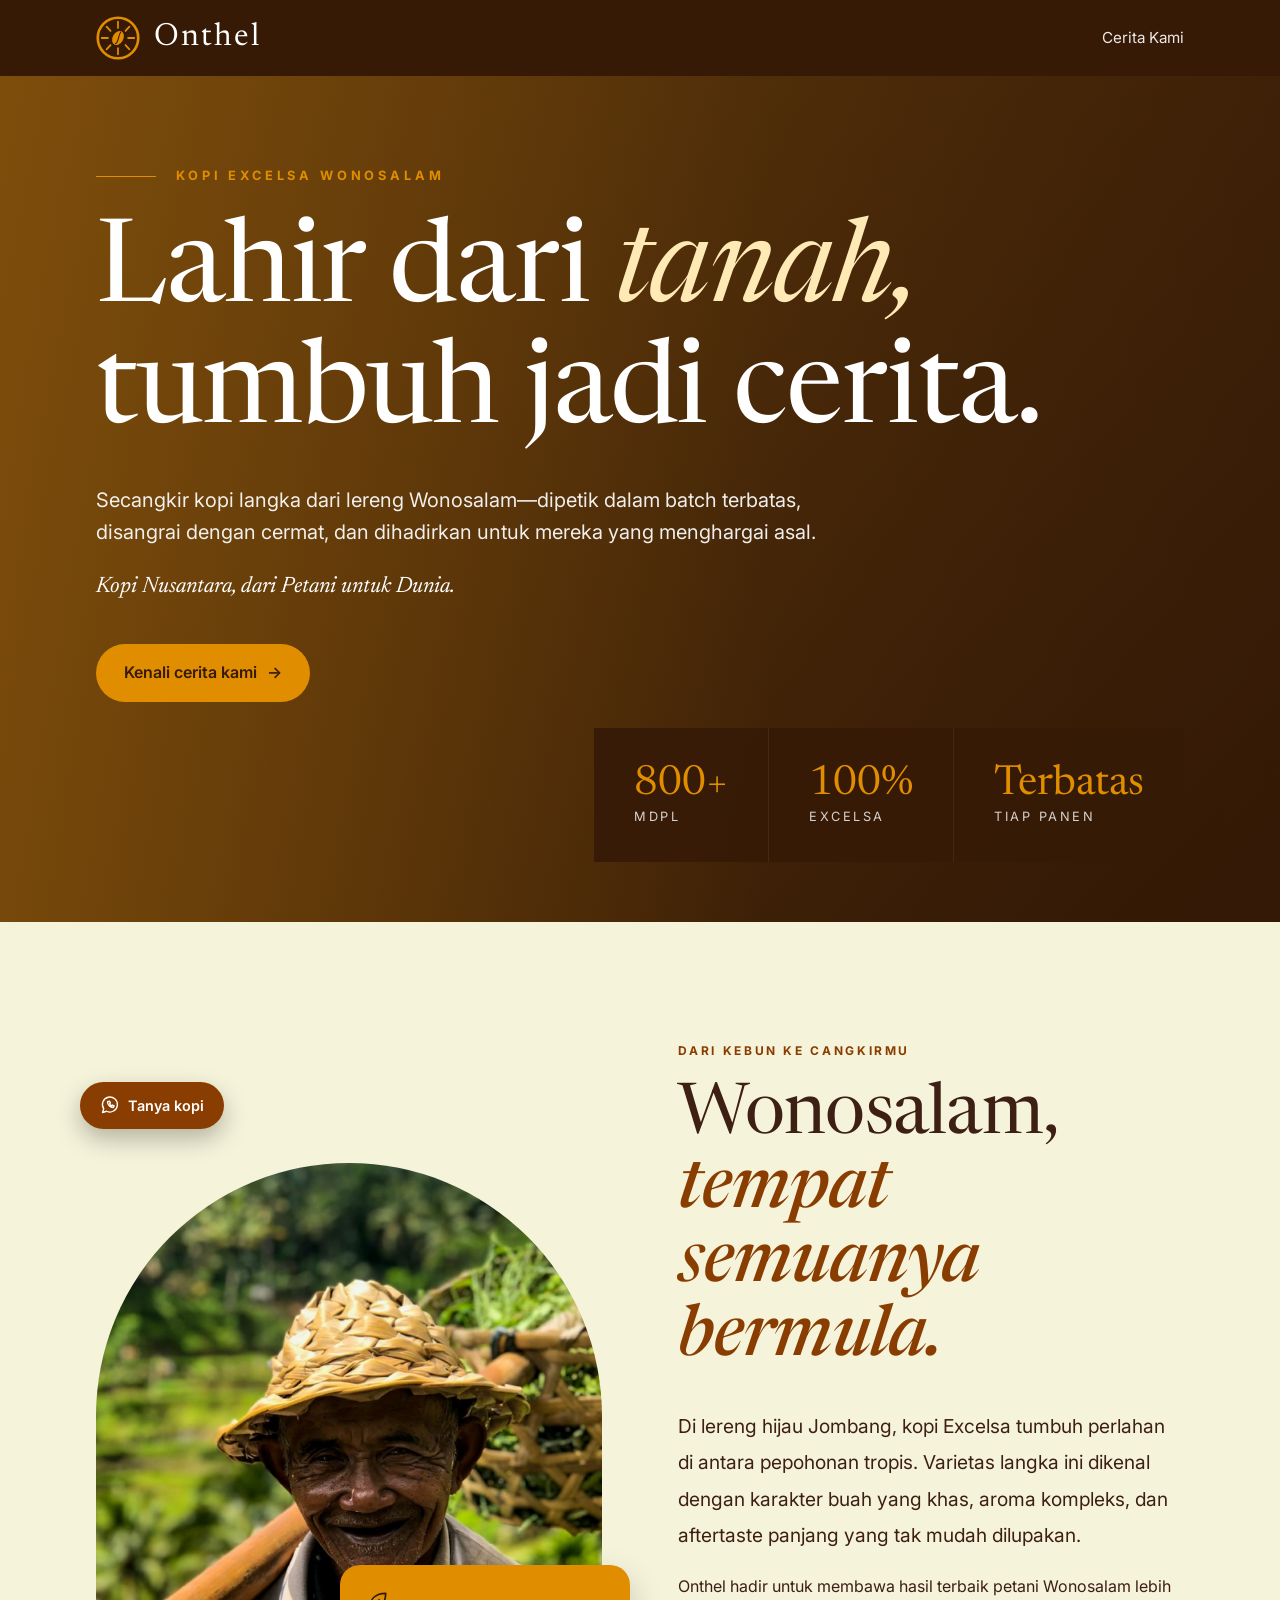
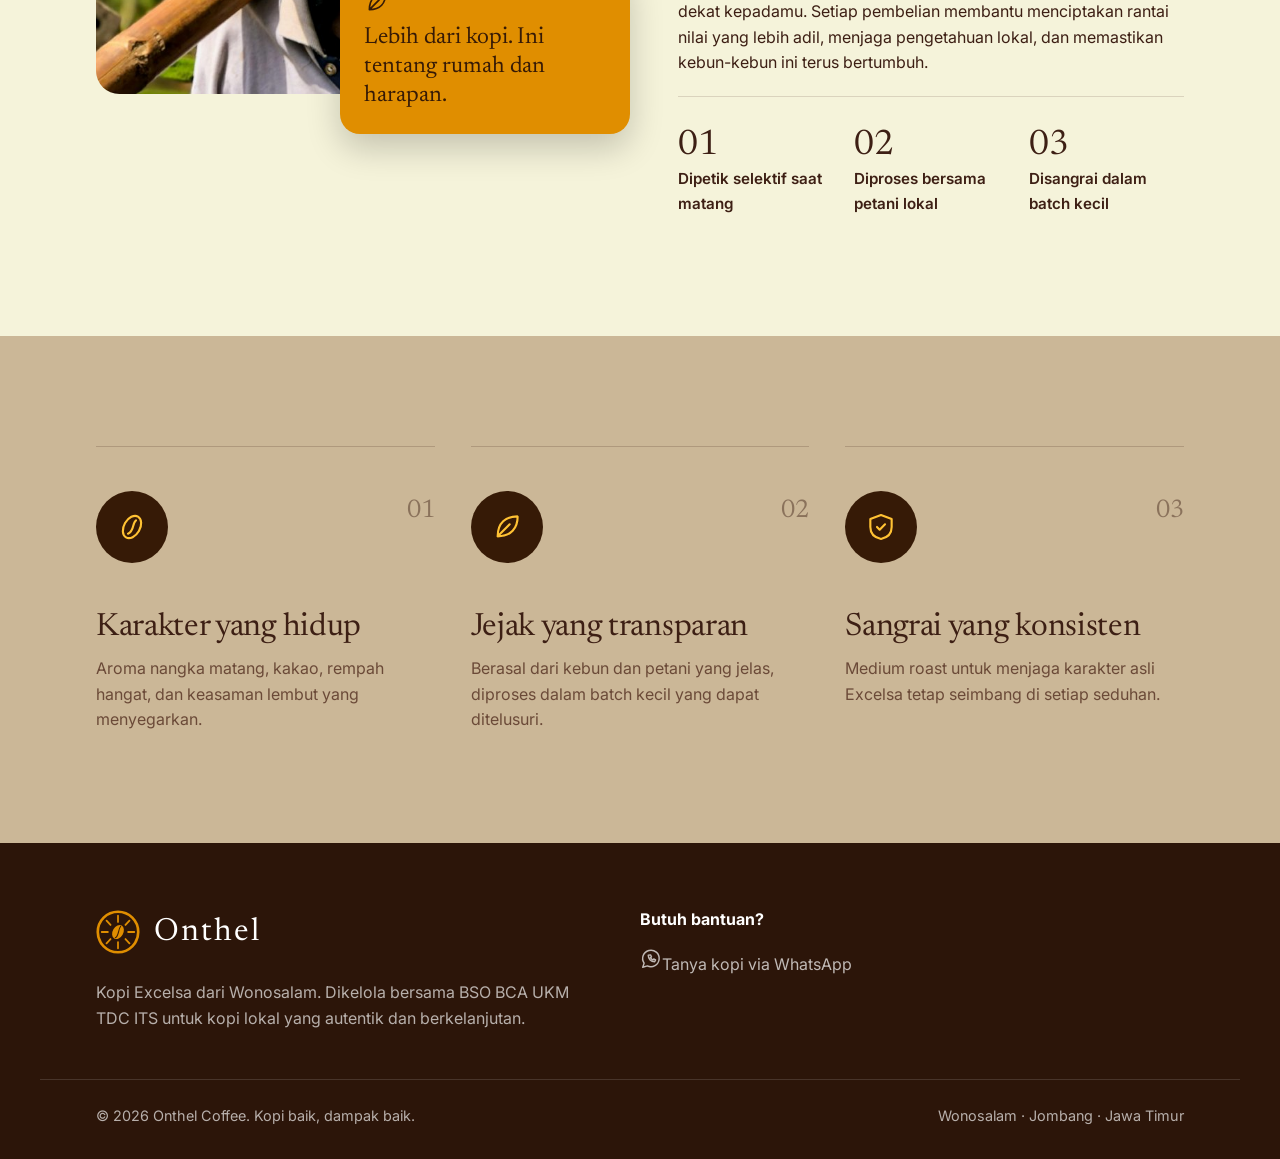
==== commit fe1c40e7: "Add files via upload" ====
--- a/index.html
+++ b/index.html
@@ -3,7 +3,7 @@
 <head>
 <meta charset="utf-8">
 <meta name="viewport" content="width=device-width,initial-scale=1">
-<title>Onthel — Checkout</title>
+<title>Onthel — Cerita Kami</title>
 <meta name="description" content="Kopi Excelsa khas Wonosalam, Jombang. Kopi Nusantara, dari Petani untuk Dunia.">
 <link rel="icon" href="assets/favicon.png">
 <link rel="preconnect" href="https://fonts.googleapis.com">
@@ -14,81 +14,61 @@
 <body>
 <svg width="0" height="0" style="position:absolute" aria-hidden="true" focusable="false">
   <symbol id="logo" viewBox="0 0 100 100"><circle cx="50" cy="50" r="46" fill="none" stroke="currentColor" stroke-width="6"/><path d="M50 13v14M50 73v14M13 50h14M73 50h14M24 24l9 10M76 24l-9 10M24 76l9-10M76 76l-9-10" stroke="currentColor" stroke-width="4" stroke-linecap="round"/><ellipse cx="50" cy="50" rx="12" ry="17" transform="rotate(30 50 50)" fill="currentColor"/><path d="M44 63c8-4 6-18 12-26" fill="none" stroke="var(--g)" stroke-width="2.5" stroke-linecap="round"/></symbol>
+  <symbol id="bean" viewBox="0 0 24 24"><g fill="none" stroke="currentColor" stroke-width="1.6" stroke-linecap="round"><ellipse cx="12" cy="12" rx="6" ry="9" transform="rotate(30 12 12)"/><path d="M9 17c5-2 3-8 6-10"/></g></symbol>
+  <symbol id="leaf" viewBox="0 0 24 24"><path d="M5 19C5 9 11 4 20 4c0 9-5 15-15 15zM5 19l9-9" fill="none" stroke="currentColor" stroke-width="1.6" stroke-linecap="round" stroke-linejoin="round"/></symbol>
+  <symbol id="shield" viewBox="0 0 24 24"><path d="M12 3l8 3v6c0 5-3.5 8-8 9-4.5-1-8-4-8-9V6zM9 12l2 2 4-4" fill="none" stroke="currentColor" stroke-width="1.6" stroke-linecap="round" stroke-linejoin="round"/></symbol>
+  <symbol id="wa" viewBox="0 0 24 24"><path d="M3 21l1.5-4.5A9 9 0 1 1 8 19.5zM9 8c0 4 3 7 7 7l1-2-2-1-1 1c-1-.5-2-1.500-2.500-2.500l1-1-1-2z" fill="none" stroke="currentColor" stroke-width="1.6" stroke-linejoin="round"/></symbol>
 </svg>
 
 <header class="hd">
   <div class="w nav">
     <a class="brand logo" href="#top"><svg><use href="#logo"/></svg><span>Onthel</span></a>
-    <nav><a href="#kopi">Kopi</a></nav>
-    <div class="act">
-      <button class="cartb" data-open="cart" aria-label="Buka keranjang"><svg width="20" height="20" viewBox="0 0 24 24" fill="none" stroke="currentColor" stroke-width="1.8"><path d="M6 7h12l-1 13H7zM9 7a3 3 0 0 1 6 0"/></svg><b id="badge" hidden>0</b></button>
-      <a class="btn sm" href="#kopi">Beli sekarang</a>
-    </div>
+    <nav><a href="#cerita">Cerita Kami</a></nav>
   </div>
 </header>
 
 <main id="top">
-<section id="kopi" class="shop">
+<section class="hero">
   <div class="w">
-    <p class="eb">Batch 01 · Panen 2026</p>
-    <h2>Temukan <i>Cita Rasamu.</i></h2>
-    <div class="grid2 pg">
-      <div class="card">
-        <div class="pimg"><img src="assets/kemasan.png" alt="Kemasan Kopi Excelsa Onthel"><span class="pill">Tersedia</span></div>
-        <div class="pbody">
-          <p class="eb">Untuk mencoba</p>
-          <div class="prow"><h3>Excelsa <i>100 g</i></h3><b id="price"></b></div>
-          <p class="mut">Cocok untuk 5-6 seduhan</p>
-          <button class="btn dk wide" data-add>Tambah ke keranjang <span>+</span></button>
-        </div>
-      </div>
+    <p class="kick"><span></span>Kopi Excelsa Wonosalam</p>
+    <h1>Lahir dari <i>tanah,</i> tumbuh jadi cerita.</h1>
+    <p class="lead">Secangkir kopi langka dari lereng Wonosalam—dipetik dalam batch terbatas, disangrai dengan cermat, dan dihadirkan untuk mereka yang menghargai asal.</p>
+    <p class="tag">Kopi Nusantara, dari Petani untuk Dunia.</p>
+    <div class="cta"><a class="btn" href="#cerita">Kenali cerita kami <span>→</span></a></div>
+    <dl class="stats"><div><dt>800+</dt><dd>MDPL</dd></div><div><dt>100%</dt><dd>Excelsa</dd></div><div><dt>Terbatas</dt><dd>Tiap panen</dd></div></dl>
+  </div>
+</section>
+
+<section id="cerita" class="story">
+  <a class="wafab" data-wa href="#" target="_blank" rel="noopener"><svg width="20" height="20"><use href="#wa"/></svg>Tanya kopi</a>
+  <div class="w grid2">
+    <figure class="arch"><img src="assets/petani.jpg" alt="Petani kopi Wonosalam tersenyum membawa hasil panen"><figcaption><svg width="26" height="26"><use href="#leaf"/></svg>Lebih dari kopi. Ini tentang rumah dan harapan.</figcaption></figure>
+    <div>
+      <p class="eb">Dari kebun ke cangkirmu</p>
+      <h2>Wonosalam, <i>tempat semuanya bermula.</i></h2>
+      <p class="big">Di lereng hijau Jombang, kopi Excelsa tumbuh perlahan di antara pepohonan tropis. Varietas langka ini dikenal dengan karakter buah yang khas, aroma kompleks, dan aftertaste panjang yang tak mudah dilupakan.</p>
+      <p>Onthel hadir untuk membawa hasil terbaik petani Wonosalam lebih dekat kepadamu. Setiap pembelian membantu menciptakan rantai nilai yang lebih adil, menjaga pengetahuan lokal, dan memastikan kebun-kebun ini terus bertumbuh.</p>
+      <ol class="steps"><li><b>01</b>Dipetik selektif saat matang</li><li><b>02</b>Diproses bersama petani lokal</li><li><b>03</b>Disangrai dalam batch kecil</li></ol>
     </div>
+  </div>
+</section>
+
+<section class="feat">
+  <div class="w grid3">
+    <article><svg><use href="#bean"/></svg><span>01</span><h3>Karakter yang hidup</h3><p>Aroma nangka matang, kakao, rempah hangat, dan keasaman lembut yang menyegarkan.</p></article>
+    <article><svg><use href="#leaf"/></svg><span>02</span><h3>Jejak yang transparan</h3><p>Berasal dari kebun dan petani yang jelas, diproses dalam batch kecil yang dapat ditelusuri.</p></article>
+    <article><svg><use href="#shield"/></svg><span>03</span><h3>Sangrai yang konsisten</h3><p>Medium roast untuk menjaga karakter asli Excelsa tetap seimbang di setiap seduhan.</p></article>
   </div>
 </section>
 </main>
 
-<!-- Keranjang -->
-<div class="ov dr" id="m-cart"><section class="md">
-  <div class="mh"><div><p class="eb">Pesananmu</p><h3>Keranjang <i>kopi.</i></h3></div><button class="x" data-close aria-label="Tutup">×</button></div>
-  <div id="cartBody"></div>
-</section></div>
-
-<!-- Checkout -->
-<div class="ov" id="m-co"><section class="md wd">
-  <form id="coForm" class="cf">
-    <div class="mh"><p class="eb">Onthel · checkout</p><button type="button" class="x" data-close aria-label="Tutup">×</button></div>
-    <p class="eb">Informasi pengiriman</p>
-    <label>Nama lengkap<input name="nama" required placeholder="Nama penerima"></label>
-    <div class="two"><label>Email<input name="email" type="email" required placeholder="nama@email.com"></label><label>Nomor telepon<input name="hp" type="tel" required placeholder="08xxxxxxxxxx"></label></div>
-    <label>Alamat lengkap<textarea name="alamat" rows="3" required placeholder="Nama jalan, nomor rumah, kecamatan, kota"></textarea></label>
-    <p class="eb">Metode pembayaran</p>
-    <div class="pay"><button type="button" class="on">QRIS</button><button type="button">Bank BCA</button><button type="button">Bank Mandiri</button></div>
-    <button class="btn dk wide" id="payBtn">Bayar dengan QRIS <span>→</span></button>
-  </form>
-  <aside class="sum"><p class="eb">Ringkasan pesanan</p><div id="sumBody"></div></aside>
-</section></div>
-
-<!-- Pembayaran -->
-<div class="ov" id="m-pay"><section class="md ct">
-  <div class="mh"><p class="eb">Onthel · payment</p><button class="x" data-close aria-label="Tutup">×</button></div>
-  <h3>Scan to <i>Pay</i></h3>
-  <p class="mut">Total Pembayaran: <b id="payTotal"></b></p>
-  <b id="payName" class="bank">QRIS</b>
-  <canvas id="qr" width="200" height="200"></canvas>
-  <p class="eb" id="timer"></p>
-  <div class="two"><button class="btn dk" id="saveQR">Simpan Kode QR</button><button class="btn" id="paid">Saya sudah bayar</button></div>
-  <p class="note">Mode demo: QR ini contoh. Untuk pembayaran sungguhan, hubungkan ke payment gateway (mis. Midtrans / Xendit).</p>
-</section></div>
-
-<!-- Berhasil -->
-<div class="ov" id="m-ok"><section class="md ct">
-  <div class="mh"><p class="eb">Onthel · done</p><button class="x" data-close aria-label="Tutup">×</button></div>
-  <div class="ok">✓</div>
-  <p class="eb" id="orderId"></p>
-  <h3>Terima kasih!</h3>
-  <p class="mut">Pesanan sudah kami terima. Detail pembayaran dan status pengiriman akan dikirimkan ke emailmu.</p>
-  <button class="btn dk" data-close>Kembali ke beranda</button>
-</section></div>
+<footer class="ft">
+  <div class="w fg">
+    <div><a class="brand logo" href="#top"><svg><use href="#logo"/></svg><span>Onthel</span></a><p>Kopi Excelsa dari Wonosalam. Dikelola bersama BSO BCA UKM TDC ITS untuk kopi lokal yang autentik dan berkelanjutan.</p></div>
+    <div><h4>Butuh bantuan?</h4><a class="wal" data-wa href="#" target="_blank" rel="noopener"><svg width="22" height="22"><use href="#wa"/></svg>Tanya kopi via WhatsApp</a></div>
+  </div>
+  <div class="w fb"><span>© 2026 Onthel Coffee. Kopi baik, dampak baik.</span><span>Wonosalam · Jombang · Jawa Timur</span></div>
+</footer>
 
 <script src="script.js"></script>
 </body>
--- a/style.css
+++ b/style.css
@@ -16,7 +16,6 @@
 .btn:hover{transform:translateY(-2px);filter:brightness(1.08)}
 .btn.sm{padding:12px 28px}.btn.dk{background:var(--dk);color:#fff}.btn.ol{background:none;color:#fff;border:1px solid #fff4}.btn.wide{width:100%}
 
-.grid2{display:grid;grid-template-columns:1fr 1fr;gap:clamp(32px,6vw,96px);align-items:center}
 
 /* header */
 .hd{position:sticky;top:0;z-index:20;background:var(--dk);color:#fff}
@@ -28,49 +27,52 @@
 .cartb{position:relative;padding:6px}
 .cartb b{position:absolute;top:-4px;right:-6px;background:var(--am);color:var(--dk);font-size:.7rem;border-radius:99px;min-width:18px;height:18px;display:grid;place-items:center}
 
-/* produk */
-.shop{background:var(--yl);padding:100px 0 130px}
-.shop h2{font-size:clamp(3rem,7vw,5.6rem);margin:12px 0 48px;color:var(--dk)}.shop h2 i{font-weight:500}
-.pg{grid-template-columns:.95fr 1.05fr;align-items:start;gap:40px}
-.card{border-radius:24px;overflow:hidden;background:#f2e0bf;border:1px solid #3d1f1422}
-.pimg{position:relative;background:linear-gradient(135deg,#d7d0c6,#b9ad9d);padding:32px;display:grid;place-items:center}
-.pimg img{width:min(56%,260px);box-shadow:0 22px 40px #3d1f1455;border-radius:4px}
-.pill{position:absolute;left:24px;bottom:24px;background:#fff;border-radius:99px;padding:6px 18px;font-size:.9rem;font-weight:600}
-.pbody{padding:32px}
-.prow{display:flex;align-items:baseline;gap:28px;margin:8px 0}.prow h3{font-size:2.6rem}.prow b{font-size:1.1rem}
-.pbody .mut{margin-bottom:28px}
-.desc{font-family:var(--serif);font-size:clamp(1.8rem,3vw,2.6rem);line-height:1.2;color:var(--br);margin-bottom:60px}
-.tastes{display:grid;gap:10px}
-.tastes div{display:flex;align-items:center;gap:36px}
-.tastes i{font-family:var(--serif);font-size:1.9rem;width:180px;color:var(--dk)}
-.bn{display:flex;gap:8px}.bn s{width:16px;height:25px;border-radius:50%;background:#c6b58a;transform:rotate(20deg)}.bn s.on{background:var(--dk)}
+/* hero */
+.hero{position:relative;color:#fff;padding:90px 0 220px;min-height:calc(100svh - 76px);background:linear-gradient(90deg,#7a4a0acc,#361a0680 60%,#361a06b3),url(assets/hero.jpg) center/cover,linear-gradient(135deg,#8a5a10,#2b1405)}
+.hero .w{position:relative}
+.kick{display:flex;align-items:center;gap:20px;color:var(--am);font-size:.8rem;font-weight:700;letter-spacing:.3em;text-transform:uppercase}.kick span{width:60px;height:1px;background:var(--am)}
+.hero h1{font-size:clamp(3.2rem,9vw,7.2rem);max-width:10.5em;margin:28px 0}.hero h1 i{color:#ffeab6;font-weight:400}
+.lead{max-width:36em;font-size:1.25rem;opacity:.92}
+.tag{font-family:var(--serif);font-style:italic;font-size:1.4rem;margin:22px 0 38px}
+.cta{display:flex;flex-wrap:wrap;gap:16px}
+.stats{position:absolute;right:clamp(20px,5vw,56px);bottom:-160px;display:flex;background:#361a06e6;margin:0}
+.stats div{padding:34px 40px;border-left:1px solid #fff1}.stats div:first-child{border:0}
+.stats dt{font-family:var(--serif);font-size:2.6rem;color:var(--am);line-height:1.1}
+.stats dd{font-size:.8rem;letter-spacing:.2em;text-transform:uppercase;opacity:.8;margin:0}
 
-/* modal */
-.ov{position:fixed;inset:0;z-index:50;background:#1b0d0399;backdrop-filter:blur(4px);display:none;align-items:center;justify-content:center;padding:16px}
-.ov.on{display:flex}.ov.dr{justify-content:flex-end;padding:0}
-.md{background:var(--yl);border-radius:20px;width:min(100%,460px);max-height:92vh;overflow:auto;padding:24px;box-shadow:0 30px 80px #0006;animation:pop .25s ease}
-.ov.dr .md{height:100%;max-height:none;border-radius:0;width:min(100%,420px);display:flex;flex-direction:column;animation:slide .3s ease}
-@keyframes pop{from{opacity:0;transform:translateY(14px)}}@keyframes slide{from{transform:translateX(100%)}}
-@media(prefers-reduced-motion:reduce){.md{animation:none!important}html{scroll-behavior:auto}}
-.mh{display:flex;justify-content:space-between;align-items:flex-start;margin-bottom:18px}.mh h3{font-size:2rem}
-.x{width:32px;height:32px;border-radius:50%;background:#f2e0bf;font-size:1.3rem;line-height:1}
-.md.wd{width:min(100%,860px);display:grid;grid-template-columns:1.3fr 1fr;padding:0}
-.cf{padding:24px;display:grid;gap:14px;align-content:start}.cf .mh{margin:0}
-.sum{background:#e8d6b2;padding:24px;border-radius:0 20px 20px 0}
-label{display:grid;gap:6px;font-size:.72rem;font-weight:700;letter-spacing:.1em;text-transform:uppercase}
-input,select,textarea{width:100%;padding:12px 14px;border:1px solid #3d1f1433;border-radius:10px;background:#fff9ea;font-size:.9rem;color:var(--tx);text-transform:none;letter-spacing:0;font-weight:400}
-.two{display:grid;grid-template-columns:1fr 1fr;gap:12px}
-.pay{display:flex;gap:8px}.pay button{flex:1;padding:10px;border-radius:10px;border:1px solid #3d1f1433;background:#fff;font-weight:600;font-size:.85rem}.pay .on{background:var(--dk);color:#fff}
-.row{display:flex;justify-content:space-between;gap:12px;padding:8px 0;font-size:.9rem}.row.t{border-top:1px solid #3d1f1433;margin-top:8px;padding-top:14px;font-weight:700}
-.ci{display:flex;gap:14px;align-items:center;padding:14px 0}.ci img{width:56px;height:56px;object-fit:cover;object-position:top;border-radius:10px;background:#d7d0c6}
-.ci>div{flex:1}.ci b{display:block}.qty{display:inline-flex;gap:12px;align-items:center;margin-top:6px;border:1px solid #3d1f1433;border-radius:99px;padding:0 6px}
-#cartBody{display:flex;flex-direction:column;flex:1}.cfoot{margin-top:auto;border-top:1px solid #3d1f1433;padding-top:16px;display:grid;gap:12px}
-.cfoot .row.t{border:0;margin:0;padding:0}.empty{text-align:center;padding:60px 10px}.empty .btn{margin-top:20px}
-.ct{text-align:center;display:grid;gap:12px;justify-items:center}.ct .mh{width:100%}.ct h3{font-size:2.2rem}
-.bank{color:#0a5bb5;font-size:1.3rem}
-#qr{background:#fff;padding:10px;border-radius:12px}
-.note{font-size:.75rem;color:#7b5a45}
-.ok{width:64px;height:64px;border-radius:50%;background:var(--am);display:grid;place-items:center;font-size:1.8rem;color:var(--dk)}
+/* cerita */
+.story{padding:120px 0}
+.grid2{display:grid;grid-template-columns:1fr 1fr;gap:clamp(32px,6vw,96px);align-items:center}
+.arch{position:relative}
+.arch img{border-radius:260px 260px 24px 24px;width:100%;aspect-ratio:1/1.05;object-fit:cover}
+.arch figcaption{position:absolute;right:-28px;bottom:-40px;width:min(290px,70%);padding:24px;background:var(--am);color:var(--dk);border-radius:20px;font-family:var(--serif);font-size:1.45rem;line-height:1.25;box-shadow:0 14px 34px #0003}
+.arch svg{display:block;margin-bottom:8px}
+.story h2{font-size:clamp(2.6rem,5.5vw,4.6rem);margin:18px 0 32px}.story h2 i{color:var(--br)}
+.story p{margin-bottom:20px}.story .big{font-size:1.2rem;line-height:1.9}
+.steps{list-style:none;padding:28px 0 0;border-top:1px solid #3d1f1426;display:grid;grid-template-columns:repeat(3,1fr);gap:20px;font-weight:600;font-size:.95rem}
+.steps b{display:block;font-family:var(--serif);font-weight:400;font-size:2.2rem;line-height:1.2}
+
+/* fitur */
+.feat{background:var(--tan);padding:110px 0}
+.grid3{display:grid;grid-template-columns:repeat(3,1fr);gap:36px}
+.feat article{position:relative;border-top:1px solid #3d1f1433;padding-top:44px}
+.feat svg{width:72px;height:72px;padding:20px;border-radius:50%;background:var(--dk);color:#ffc233}
+.feat span{position:absolute;top:44px;right:0;font-family:var(--serif);font-size:1.6rem;opacity:.45}
+.feat h3{font-size:2rem;margin:40px 0 12px}.feat p{color:#6b4a38}
+
+/* cta & footer */
+.final{position:relative;overflow:hidden;background:var(--am);color:var(--dk);text-align:center;padding:110px 24px}
+.final .eb{color:var(--dk)}
+.final h2{font-size:clamp(2.8rem,7vw,6rem);max-width:12em;margin:28px auto 44px}
+.ghost{position:absolute;right:-60px;top:-80px;width:420px;height:420px;color:#b3700033;transform:rotate(-20deg);stroke-width:2}
+.final>*:not(.ghost){position:relative}
+.ft{background:#2c1509;color:#fff}
+.fg{display:grid;grid-template-columns:2fr 1fr 1fr;gap:48px;padding-top:64px;padding-bottom:48px}
+.fg p{color:#ffffffa8;max-width:30em;margin-top:22px}
+.fg h4{margin-bottom:16px}.fg>div>a:not(.brand){display:block;color:#ffffffb3;text-decoration:none;margin-bottom:12px}
+.fg a.wal{display:flex;gap:10px;color:#ffc233}
+.fb{display:flex;justify-content:space-between;flex-wrap:wrap;gap:12px;border-top:1px solid #fff2;padding-top:24px;padding-bottom:32px;font-size:.9rem;color:#ffffffa8}
+.wafab{position:sticky;top:96px;z-index:15;width:max-content;margin:40px 0 -88px max(20px,calc(50% - 560px));display:flex;gap:8px;align-items:center;background:#8a3d00;color:#fff;font-weight:600;font-size:.9rem;text-decoration:none;padding:12px 20px;border-radius:99px;box-shadow:0 10px 24px #0004}
 
 /* responsive */
 @media(max-width:900px){
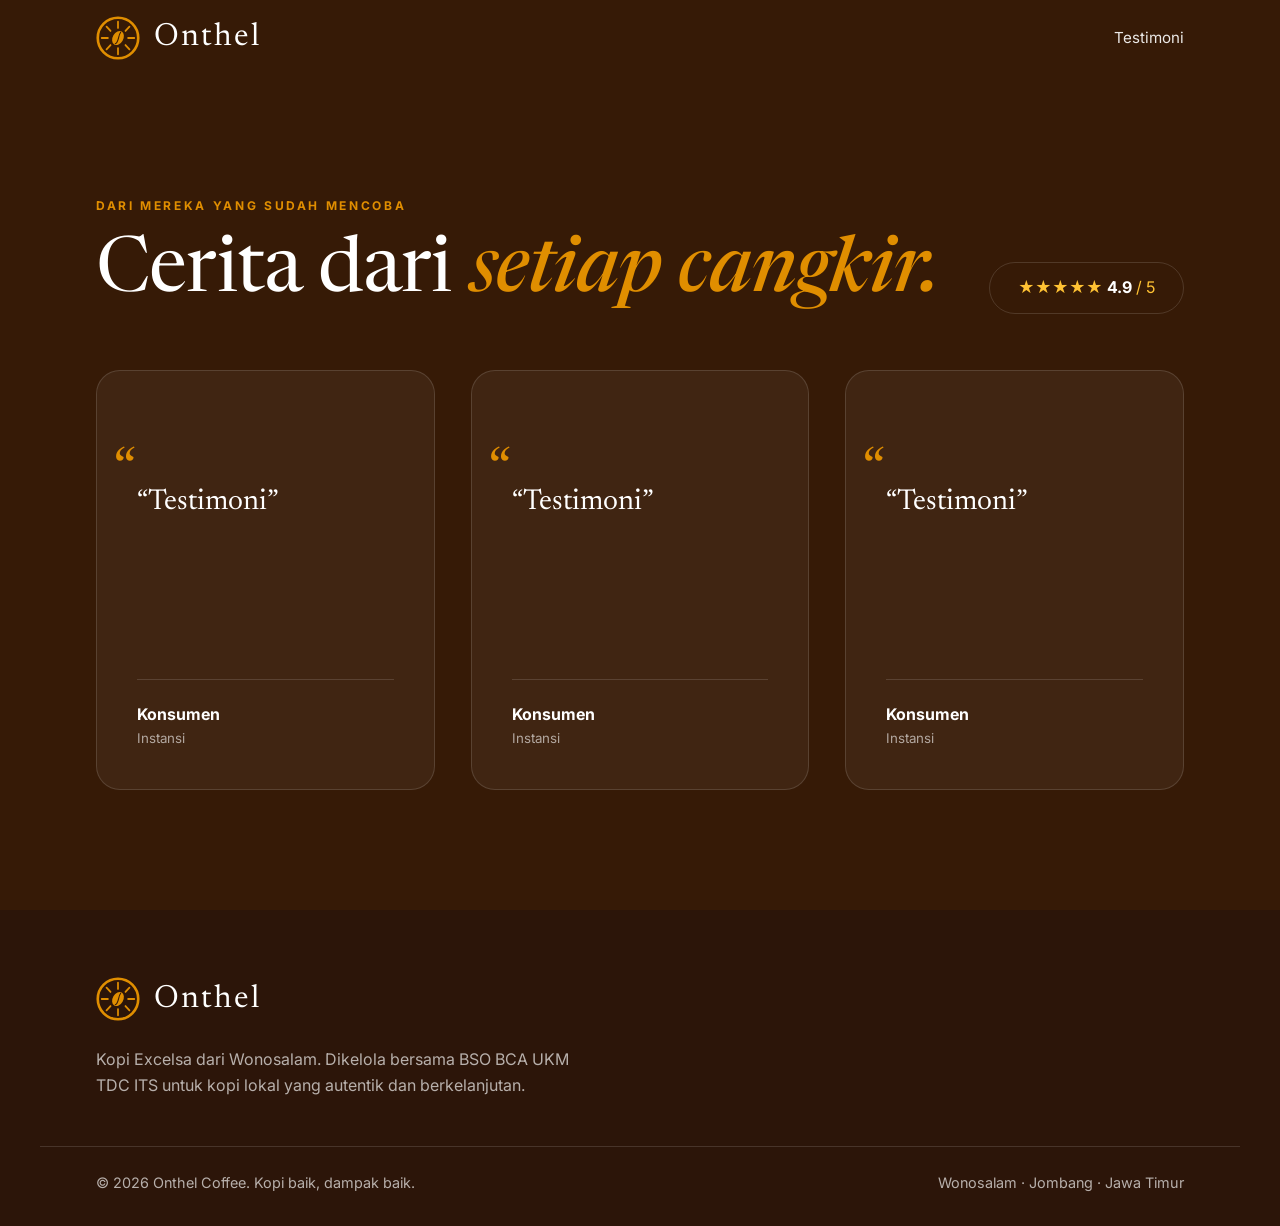
==== commit 0049a03b: "Add files via upload" ====
--- a/index.html
+++ b/index.html
@@ -3,7 +3,7 @@
 <head>
 <meta charset="utf-8">
 <meta name="viewport" content="width=device-width,initial-scale=1">
-<title>Onthel — Cerita Kami</title>
+<title>Onthel — Testimoni</title>
 <meta name="description" content="Kopi Excelsa khas Wonosalam, Jombang. Kopi Nusantara, dari Petani untuk Dunia.">
 <link rel="icon" href="assets/favicon.png">
 <link rel="preconnect" href="https://fonts.googleapis.com">
@@ -14,50 +14,26 @@
 <body>
 <svg width="0" height="0" style="position:absolute" aria-hidden="true" focusable="false">
   <symbol id="logo" viewBox="0 0 100 100"><circle cx="50" cy="50" r="46" fill="none" stroke="currentColor" stroke-width="6"/><path d="M50 13v14M50 73v14M13 50h14M73 50h14M24 24l9 10M76 24l-9 10M24 76l9-10M76 76l-9-10" stroke="currentColor" stroke-width="4" stroke-linecap="round"/><ellipse cx="50" cy="50" rx="12" ry="17" transform="rotate(30 50 50)" fill="currentColor"/><path d="M44 63c8-4 6-18 12-26" fill="none" stroke="var(--g)" stroke-width="2.5" stroke-linecap="round"/></symbol>
-  <symbol id="bean" viewBox="0 0 24 24"><g fill="none" stroke="currentColor" stroke-width="1.6" stroke-linecap="round"><ellipse cx="12" cy="12" rx="6" ry="9" transform="rotate(30 12 12)"/><path d="M9 17c5-2 3-8 6-10"/></g></symbol>
-  <symbol id="leaf" viewBox="0 0 24 24"><path d="M5 19C5 9 11 4 20 4c0 9-5 15-15 15zM5 19l9-9" fill="none" stroke="currentColor" stroke-width="1.6" stroke-linecap="round" stroke-linejoin="round"/></symbol>
-  <symbol id="shield" viewBox="0 0 24 24"><path d="M12 3l8 3v6c0 5-3.5 8-8 9-4.5-1-8-4-8-9V6zM9 12l2 2 4-4" fill="none" stroke="currentColor" stroke-width="1.6" stroke-linecap="round" stroke-linejoin="round"/></symbol>
-  <symbol id="wa" viewBox="0 0 24 24"><path d="M3 21l1.5-4.5A9 9 0 1 1 8 19.5zM9 8c0 4 3 7 7 7l1-2-2-1-1 1c-1-.5-2-1.500-2.500-2.500l1-1-1-2z" fill="none" stroke="currentColor" stroke-width="1.6" stroke-linejoin="round"/></symbol>
 </svg>
 
 <header class="hd">
   <div class="w nav">
     <a class="brand logo" href="#top"><svg><use href="#logo"/></svg><span>Onthel</span></a>
-    <nav><a href="#cerita">Cerita Kami</a></nav>
+    <nav><a href="#testimoni">Testimoni</a></nav>
   </div>
 </header>
 
 <main id="top">
-<section class="hero">
+<section id="testimoni" class="testi">
   <div class="w">
-    <p class="kick"><span></span>Kopi Excelsa Wonosalam</p>
-    <h1>Lahir dari <i>tanah,</i> tumbuh jadi cerita.</h1>
-    <p class="lead">Secangkir kopi langka dari lereng Wonosalam—dipetik dalam batch terbatas, disangrai dengan cermat, dan dihadirkan untuk mereka yang menghargai asal.</p>
-    <p class="tag">Kopi Nusantara, dari Petani untuk Dunia.</p>
-    <div class="cta"><a class="btn" href="#cerita">Kenali cerita kami <span>→</span></a></div>
-    <dl class="stats"><div><dt>800+</dt><dd>MDPL</dd></div><div><dt>100%</dt><dd>Excelsa</dd></div><div><dt>Terbatas</dt><dd>Tiap panen</dd></div></dl>
-  </div>
-</section>
-
-<section id="cerita" class="story">
-  <a class="wafab" data-wa href="#" target="_blank" rel="noopener"><svg width="20" height="20"><use href="#wa"/></svg>Tanya kopi</a>
-  <div class="w grid2">
-    <figure class="arch"><img src="assets/petani.jpg" alt="Petani kopi Wonosalam tersenyum membawa hasil panen"><figcaption><svg width="26" height="26"><use href="#leaf"/></svg>Lebih dari kopi. Ini tentang rumah dan harapan.</figcaption></figure>
-    <div>
-      <p class="eb">Dari kebun ke cangkirmu</p>
-      <h2>Wonosalam, <i>tempat semuanya bermula.</i></h2>
-      <p class="big">Di lereng hijau Jombang, kopi Excelsa tumbuh perlahan di antara pepohonan tropis. Varietas langka ini dikenal dengan karakter buah yang khas, aroma kompleks, dan aftertaste panjang yang tak mudah dilupakan.</p>
-      <p>Onthel hadir untuk membawa hasil terbaik petani Wonosalam lebih dekat kepadamu. Setiap pembelian membantu menciptakan rantai nilai yang lebih adil, menjaga pengetahuan lokal, dan memastikan kebun-kebun ini terus bertumbuh.</p>
-      <ol class="steps"><li><b>01</b>Dipetik selektif saat matang</li><li><b>02</b>Diproses bersama petani lokal</li><li><b>03</b>Disangrai dalam batch kecil</li></ol>
+    <p class="eb">Dari mereka yang sudah mencoba</p>
+    <div class="trow"><h2>Cerita dari <i>setiap cangkir.</i></h2><p class="rate">★★★★★ <b>4.9</b> / 5</p></div>
+    <div class="grid3">
+      <!-- Ganti isi testimoni di bawah ini -->
+      <blockquote><span>”</span><p>“Testimoni”</p><footer><b>Konsumen</b><small>Instansi</small></footer></blockquote>
+      <blockquote><span>”</span><p>“Testimoni”</p><footer><b>Konsumen</b><small>Instansi</small></footer></blockquote>
+      <blockquote><span>”</span><p>“Testimoni”</p><footer><b>Konsumen</b><small>Instansi</small></footer></blockquote>
     </div>
-  </div>
-</section>
-
-<section class="feat">
-  <div class="w grid3">
-    <article><svg><use href="#bean"/></svg><span>01</span><h3>Karakter yang hidup</h3><p>Aroma nangka matang, kakao, rempah hangat, dan keasaman lembut yang menyegarkan.</p></article>
-    <article><svg><use href="#leaf"/></svg><span>02</span><h3>Jejak yang transparan</h3><p>Berasal dari kebun dan petani yang jelas, diproses dalam batch kecil yang dapat ditelusuri.</p></article>
-    <article><svg><use href="#shield"/></svg><span>03</span><h3>Sangrai yang konsisten</h3><p>Medium roast untuk menjaga karakter asli Excelsa tetap seimbang di setiap seduhan.</p></article>
   </div>
 </section>
 </main>
@@ -65,11 +41,10 @@
 <footer class="ft">
   <div class="w fg">
     <div><a class="brand logo" href="#top"><svg><use href="#logo"/></svg><span>Onthel</span></a><p>Kopi Excelsa dari Wonosalam. Dikelola bersama BSO BCA UKM TDC ITS untuk kopi lokal yang autentik dan berkelanjutan.</p></div>
-    <div><h4>Butuh bantuan?</h4><a class="wal" data-wa href="#" target="_blank" rel="noopener"><svg width="22" height="22"><use href="#wa"/></svg>Tanya kopi via WhatsApp</a></div>
+    
   </div>
   <div class="w fb"><span>© 2026 Onthel Coffee. Kopi baik, dampak baik.</span><span>Wonosalam · Jombang · Jawa Timur</span></div>
 </footer>
 
-<script src="script.js"></script>
 </body>
 </html>
--- a/style.css
+++ b/style.css
@@ -16,6 +16,7 @@
 .btn:hover{transform:translateY(-2px);filter:brightness(1.08)}
 .btn.sm{padding:12px 28px}.btn.dk{background:var(--dk);color:#fff}.btn.ol{background:none;color:#fff;border:1px solid #fff4}.btn.wide{width:100%}
 
+.grid3{display:grid;grid-template-columns:repeat(3,1fr);gap:36px}
 
 /* header */
 .hd{position:sticky;top:0;z-index:20;background:var(--dk);color:#fff}
@@ -27,38 +28,17 @@
 .cartb{position:relative;padding:6px}
 .cartb b{position:absolute;top:-4px;right:-6px;background:var(--am);color:var(--dk);font-size:.7rem;border-radius:99px;min-width:18px;height:18px;display:grid;place-items:center}
 
-/* hero */
-.hero{position:relative;color:#fff;padding:90px 0 220px;min-height:calc(100svh - 76px);background:linear-gradient(90deg,#7a4a0acc,#361a0680 60%,#361a06b3),url(assets/hero.jpg) center/cover,linear-gradient(135deg,#8a5a10,#2b1405)}
-.hero .w{position:relative}
-.kick{display:flex;align-items:center;gap:20px;color:var(--am);font-size:.8rem;font-weight:700;letter-spacing:.3em;text-transform:uppercase}.kick span{width:60px;height:1px;background:var(--am)}
-.hero h1{font-size:clamp(3.2rem,9vw,7.2rem);max-width:10.5em;margin:28px 0}.hero h1 i{color:#ffeab6;font-weight:400}
-.lead{max-width:36em;font-size:1.25rem;opacity:.92}
-.tag{font-family:var(--serif);font-style:italic;font-size:1.4rem;margin:22px 0 38px}
-.cta{display:flex;flex-wrap:wrap;gap:16px}
-.stats{position:absolute;right:clamp(20px,5vw,56px);bottom:-160px;display:flex;background:#361a06e6;margin:0}
-.stats div{padding:34px 40px;border-left:1px solid #fff1}.stats div:first-child{border:0}
-.stats dt{font-family:var(--serif);font-size:2.6rem;color:var(--am);line-height:1.1}
-.stats dd{font-size:.8rem;letter-spacing:.2em;text-transform:uppercase;opacity:.8;margin:0}
-
-/* cerita */
-.story{padding:120px 0}
-.grid2{display:grid;grid-template-columns:1fr 1fr;gap:clamp(32px,6vw,96px);align-items:center}
-.arch{position:relative}
-.arch img{border-radius:260px 260px 24px 24px;width:100%;aspect-ratio:1/1.05;object-fit:cover}
-.arch figcaption{position:absolute;right:-28px;bottom:-40px;width:min(290px,70%);padding:24px;background:var(--am);color:var(--dk);border-radius:20px;font-family:var(--serif);font-size:1.45rem;line-height:1.25;box-shadow:0 14px 34px #0003}
-.arch svg{display:block;margin-bottom:8px}
-.story h2{font-size:clamp(2.6rem,5.5vw,4.6rem);margin:18px 0 32px}.story h2 i{color:var(--br)}
-.story p{margin-bottom:20px}.story .big{font-size:1.2rem;line-height:1.9}
-.steps{list-style:none;padding:28px 0 0;border-top:1px solid #3d1f1426;display:grid;grid-template-columns:repeat(3,1fr);gap:20px;font-weight:600;font-size:.95rem}
-.steps b{display:block;font-family:var(--serif);font-weight:400;font-size:2.2rem;line-height:1.2}
-
-/* fitur */
-.feat{background:var(--tan);padding:110px 0}
-.grid3{display:grid;grid-template-columns:repeat(3,1fr);gap:36px}
-.feat article{position:relative;border-top:1px solid #3d1f1433;padding-top:44px}
-.feat svg{width:72px;height:72px;padding:20px;border-radius:50%;background:var(--dk);color:#ffc233}
-.feat span{position:absolute;top:44px;right:0;font-family:var(--serif);font-size:1.6rem;opacity:.45}
-.feat h3{font-size:2rem;margin:40px 0 12px}.feat p{color:#6b4a38}
+/* testimoni */
+.testi{background:var(--dk);color:#fff;padding:120px 0}
+.testi .eb{color:var(--am)}
+.trow{display:flex;justify-content:space-between;align-items:end;flex-wrap:wrap;gap:20px;margin:18px 0 56px}
+.testi h2{font-size:clamp(2.8rem,6vw,5rem)}
+.rate{border:1px solid #fff2;border-radius:99px;padding:12px 28px;color:#ffc233}.rate b{color:#fff}
+blockquote{display:flex;flex-direction:column;min-height:420px;padding:40px;border:1px solid #fff2;border-radius:24px;background:#ffffff0d}
+blockquote span{font-family:var(--serif);font-size:3.5rem;line-height:.8;color:var(--am);transform:scale(-1,-1);transform-origin:left;width:max-content}
+blockquote p{font-family:var(--serif);font-size:1.8rem;margin-top:24px;flex:1}
+blockquote footer{border-top:1px solid #fff2;padding-top:22px;display:grid}
+blockquote small{opacity:.6}
 
 /* cta & footer */
 .final{position:relative;overflow:hidden;background:var(--am);color:var(--dk);text-align:center;padding:110px 24px}
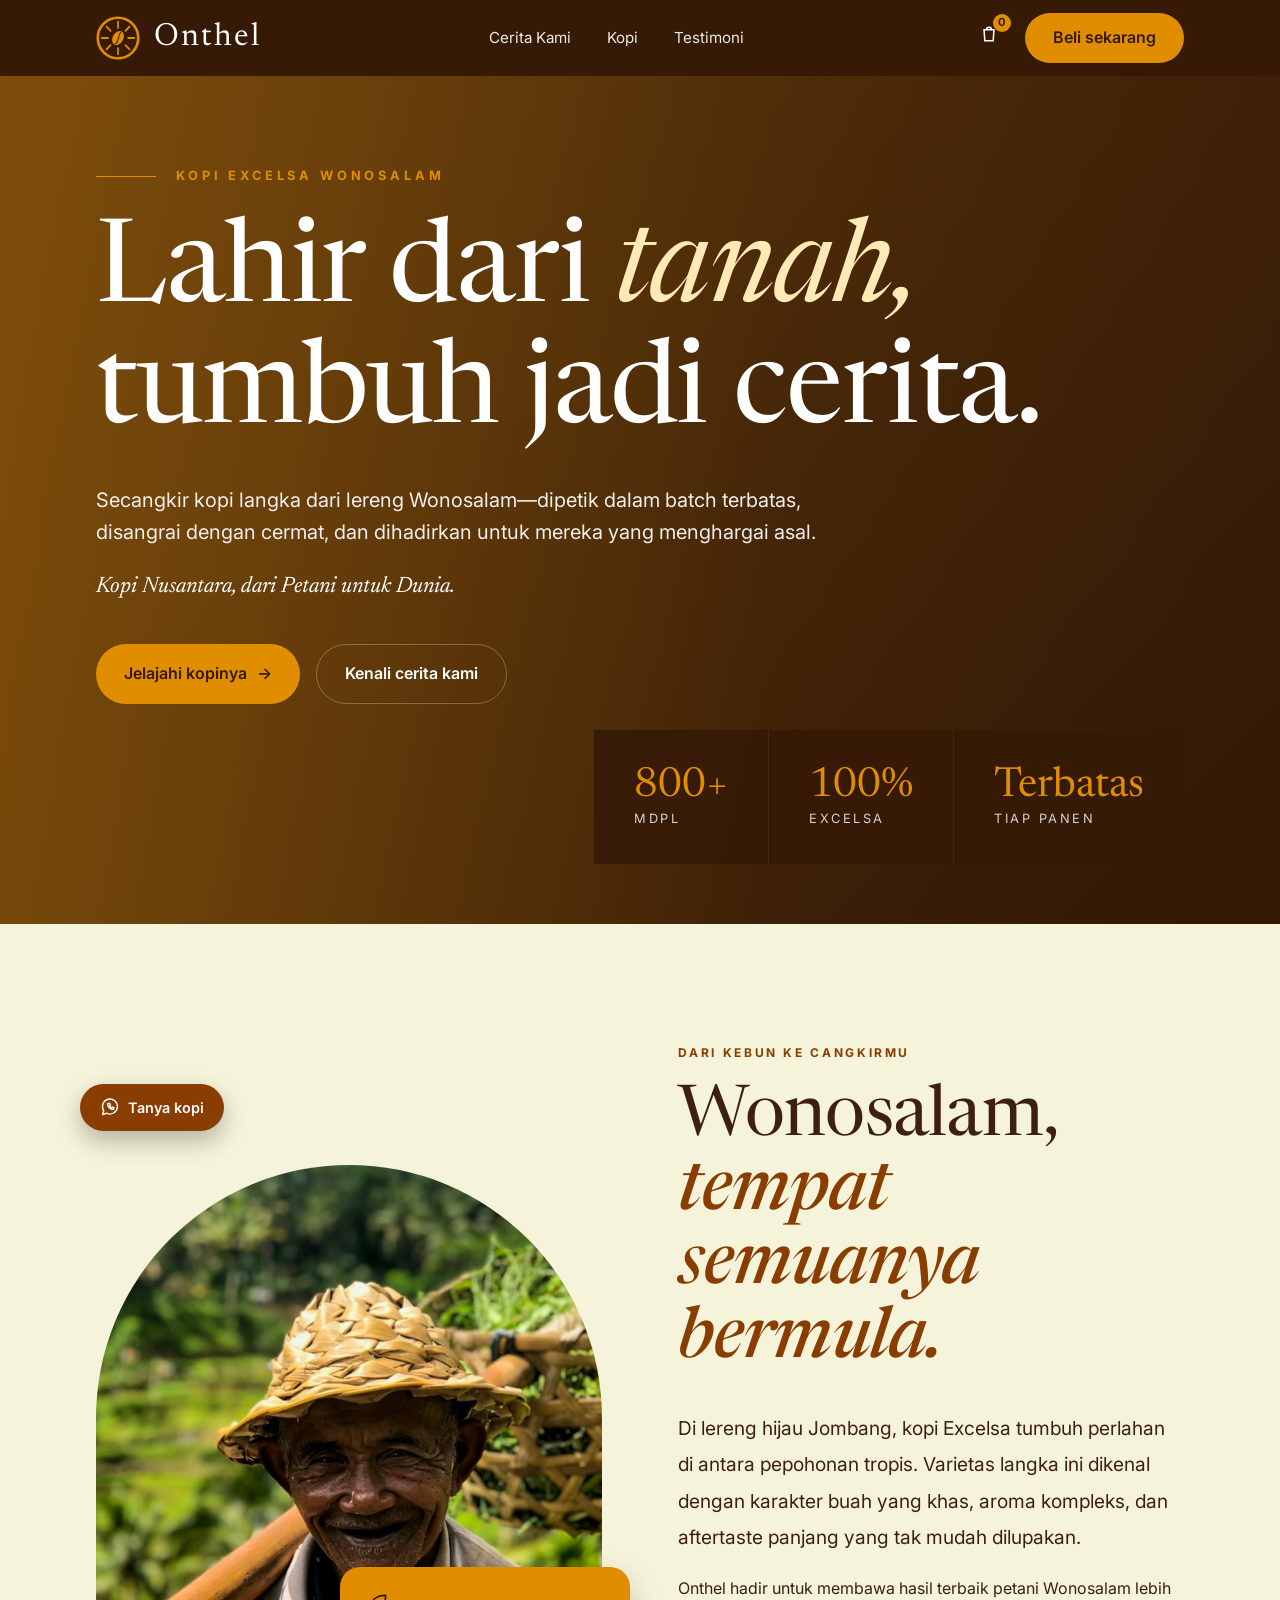
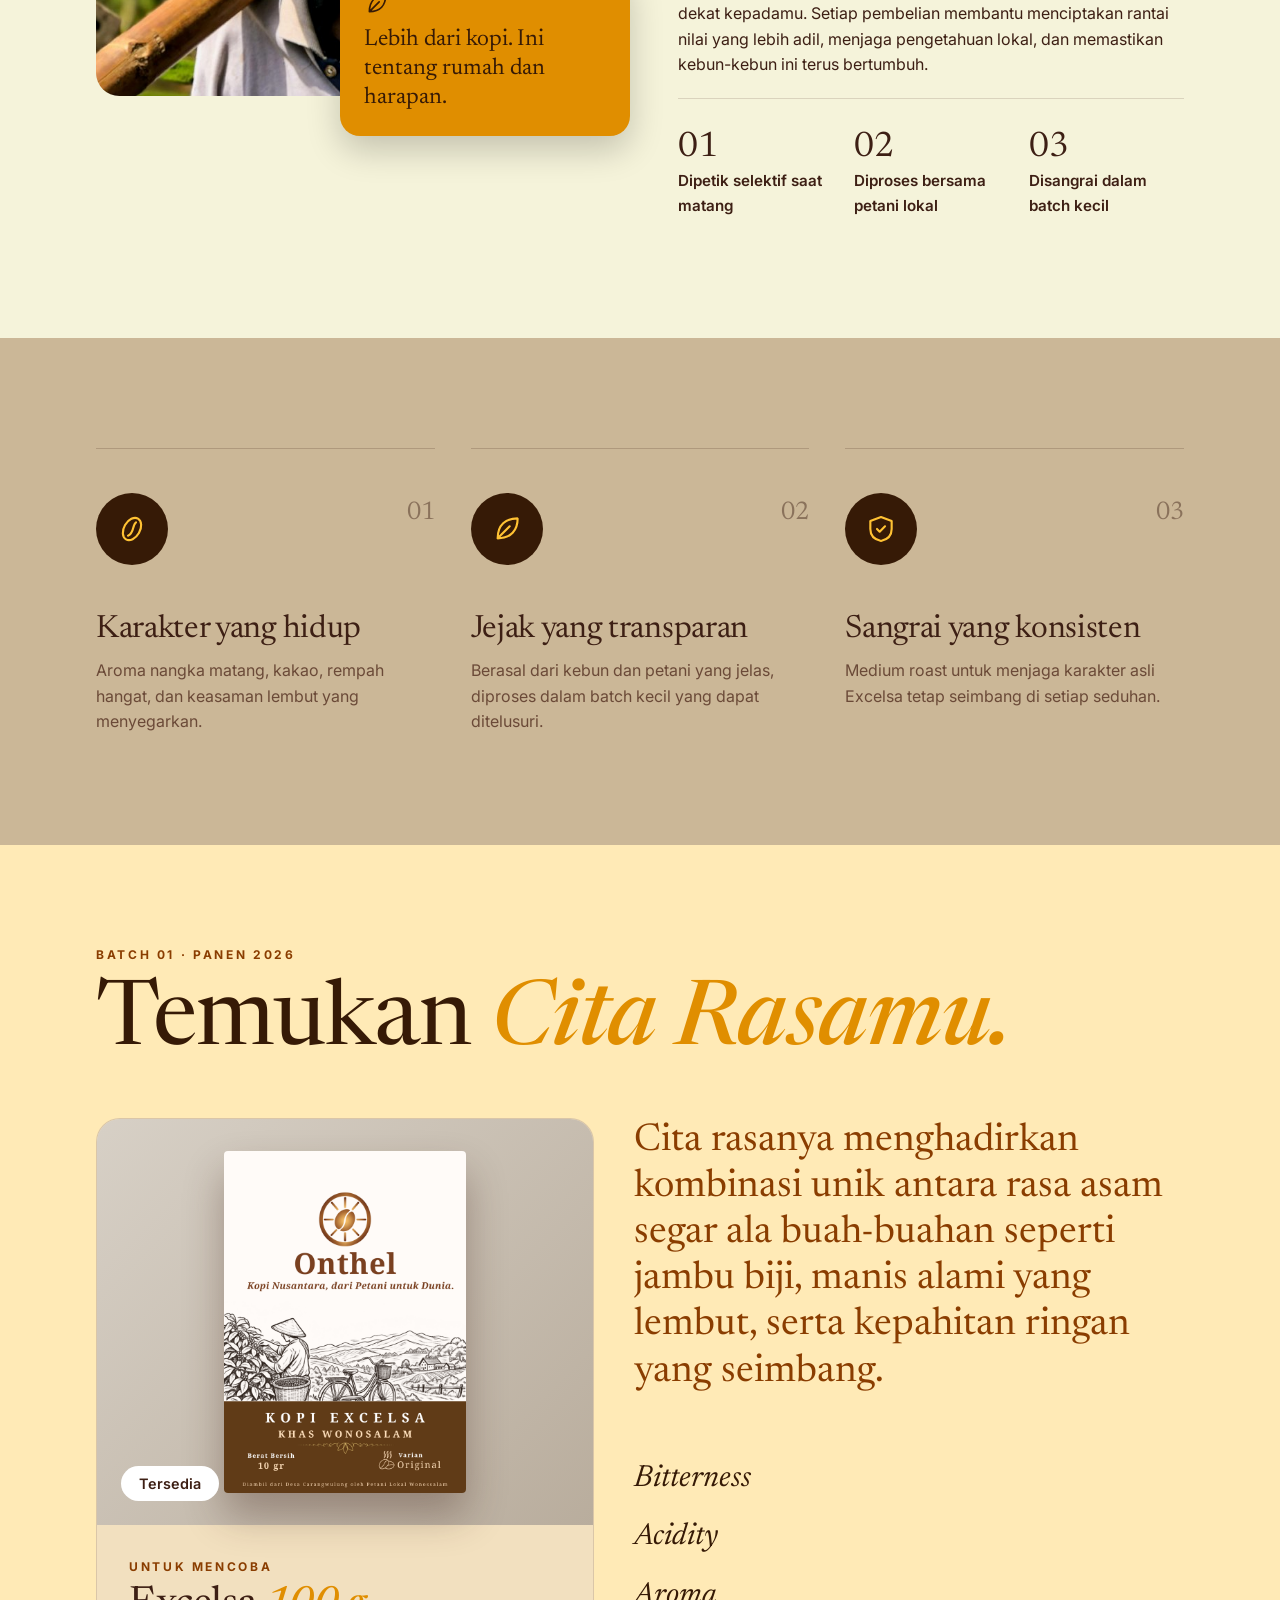
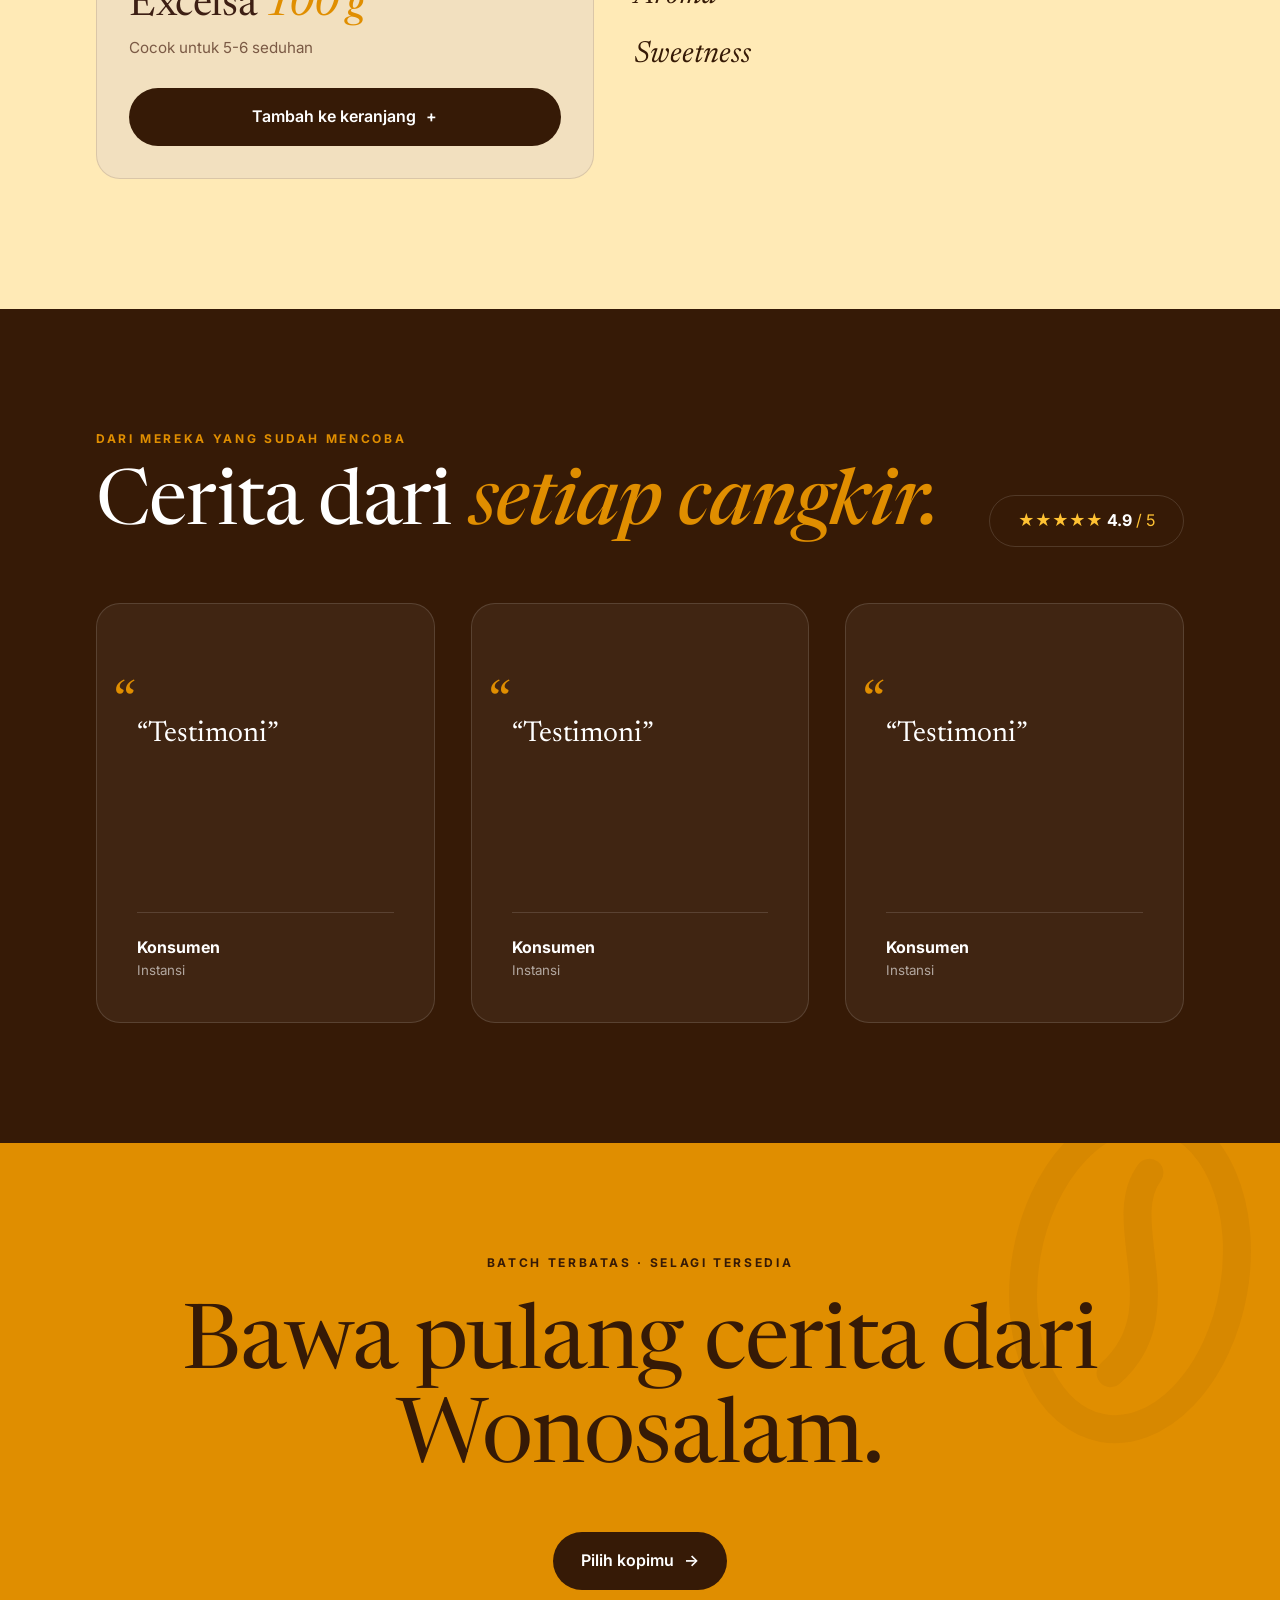
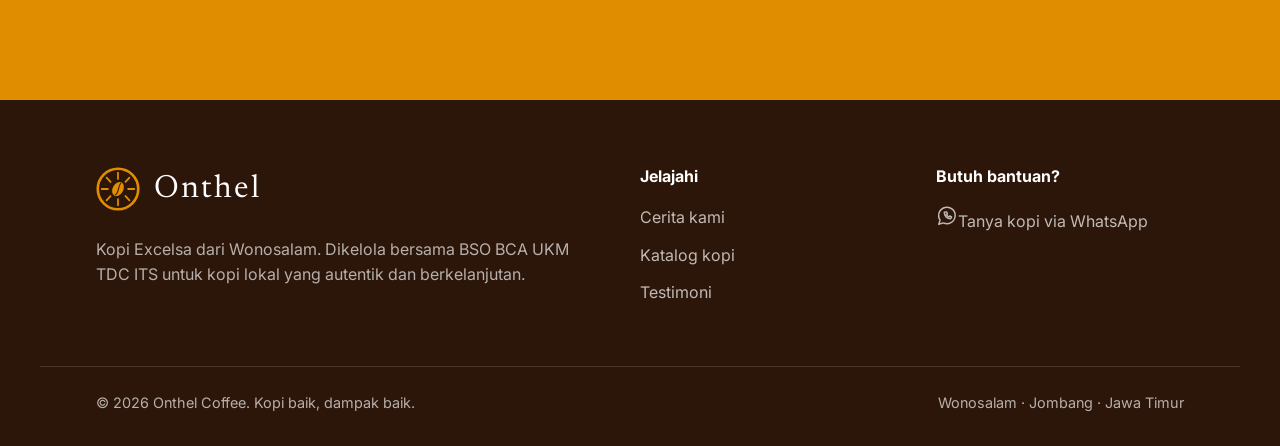
==== commit 3a369a1a: "Merge branch 'main' of https://github.com/ernvsy/MPT" ====
--- a/index.html
+++ b/index.html
@@ -3,7 +3,7 @@
 <head>
 <meta charset="utf-8">
 <meta name="viewport" content="width=device-width,initial-scale=1">
-<title>Onthel — Testimoni</title>
+<title>Onthel — Kopi Excelsa Wonosalam</title>
 <meta name="description" content="Kopi Excelsa khas Wonosalam, Jombang. Kopi Nusantara, dari Petani untuk Dunia.">
 <link rel="icon" href="assets/favicon.png">
 <link rel="preconnect" href="https://fonts.googleapis.com">
@@ -14,16 +14,84 @@
 <body>
 <svg width="0" height="0" style="position:absolute" aria-hidden="true" focusable="false">
   <symbol id="logo" viewBox="0 0 100 100"><circle cx="50" cy="50" r="46" fill="none" stroke="currentColor" stroke-width="6"/><path d="M50 13v14M50 73v14M13 50h14M73 50h14M24 24l9 10M76 24l-9 10M24 76l9-10M76 76l-9-10" stroke="currentColor" stroke-width="4" stroke-linecap="round"/><ellipse cx="50" cy="50" rx="12" ry="17" transform="rotate(30 50 50)" fill="currentColor"/><path d="M44 63c8-4 6-18 12-26" fill="none" stroke="var(--g)" stroke-width="2.5" stroke-linecap="round"/></symbol>
+  <symbol id="bean" viewBox="0 0 24 24"><g fill="none" stroke="currentColor" stroke-width="1.6" stroke-linecap="round"><ellipse cx="12" cy="12" rx="6" ry="9" transform="rotate(30 12 12)"/><path d="M9 17c5-2 3-8 6-10"/></g></symbol>
+  <symbol id="leaf" viewBox="0 0 24 24"><path d="M5 19C5 9 11 4 20 4c0 9-5 15-15 15zM5 19l9-9" fill="none" stroke="currentColor" stroke-width="1.6" stroke-linecap="round" stroke-linejoin="round"/></symbol>
+  <symbol id="shield" viewBox="0 0 24 24"><path d="M12 3l8 3v6c0 5-3.5 8-8 9-4.5-1-8-4-8-9V6zM9 12l2 2 4-4" fill="none" stroke="currentColor" stroke-width="1.6" stroke-linecap="round" stroke-linejoin="round"/></symbol>
+  <symbol id="wa" viewBox="0 0 24 24"><path d="M3 21l1.5-4.5A9 9 0 1 1 8 19.5zM9 8c0 4 3 7 7 7l1-2-2-1-1 1c-1-.5-2-1.500-2.500-2.500l1-1-1-2z" fill="none" stroke="currentColor" stroke-width="1.6" stroke-linejoin="round"/></symbol>
 </svg>
 
 <header class="hd">
   <div class="w nav">
     <a class="brand logo" href="#top"><svg><use href="#logo"/></svg><span>Onthel</span></a>
-    <nav><a href="#testimoni">Testimoni</a></nav>
+    <nav><a href="#cerita">Cerita Kami</a><a href="#kopi">Kopi</a><a href="#testimoni">Testimoni</a></nav>
+    <div class="act">
+      <button class="cartb" data-open="cart" aria-label="Buka keranjang"><svg width="20" height="20" viewBox="0 0 24 24" fill="none" stroke="currentColor" stroke-width="1.8"><path d="M6 7h12l-1 13H7zM9 7a3 3 0 0 1 6 0"/></svg><b id="badge" hidden>0</b></button>
+      <a class="btn sm" href="#kopi">Beli sekarang</a>
+    </div>
   </div>
 </header>
 
 <main id="top">
+<section class="hero">
+  <div class="w">
+    <p class="kick"><span></span>Kopi Excelsa Wonosalam</p>
+    <h1>Lahir dari <i>tanah,</i> tumbuh jadi cerita.</h1>
+    <p class="lead">Secangkir kopi langka dari lereng Wonosalam—dipetik dalam batch terbatas, disangrai dengan cermat, dan dihadirkan untuk mereka yang menghargai asal.</p>
+    <p class="tag">Kopi Nusantara, dari Petani untuk Dunia.</p>
+    <div class="cta"><a class="btn" href="#kopi">Jelajahi kopinya <span>→</span></a><a class="btn ol" href="#cerita">Kenali cerita kami</a></div>
+    <dl class="stats"><div><dt>800+</dt><dd>MDPL</dd></div><div><dt>100%</dt><dd>Excelsa</dd></div><div><dt>Terbatas</dt><dd>Tiap panen</dd></div></dl>
+  </div>
+</section>
+
+<section id="cerita" class="story">
+  <a class="wafab" data-wa href="#" target="_blank" rel="noopener"><svg width="20" height="20"><use href="#wa"/></svg>Tanya kopi</a>
+  <div class="w grid2">
+    <figure class="arch"><img src="assets/petani.jpg" alt="Petani kopi Wonosalam tersenyum membawa hasil panen"><figcaption><svg width="26" height="26"><use href="#leaf"/></svg>Lebih dari kopi. Ini tentang rumah dan harapan.</figcaption></figure>
+    <div>
+      <p class="eb">Dari kebun ke cangkirmu</p>
+      <h2>Wonosalam, <i>tempat semuanya bermula.</i></h2>
+      <p class="big">Di lereng hijau Jombang, kopi Excelsa tumbuh perlahan di antara pepohonan tropis. Varietas langka ini dikenal dengan karakter buah yang khas, aroma kompleks, dan aftertaste panjang yang tak mudah dilupakan.</p>
+      <p>Onthel hadir untuk membawa hasil terbaik petani Wonosalam lebih dekat kepadamu. Setiap pembelian membantu menciptakan rantai nilai yang lebih adil, menjaga pengetahuan lokal, dan memastikan kebun-kebun ini terus bertumbuh.</p>
+      <ol class="steps"><li><b>01</b>Dipetik selektif saat matang</li><li><b>02</b>Diproses bersama petani lokal</li><li><b>03</b>Disangrai dalam batch kecil</li></ol>
+    </div>
+  </div>
+</section>
+
+<section class="feat">
+  <div class="w grid3">
+    <article><svg><use href="#bean"/></svg><span>01</span><h3>Karakter yang hidup</h3><p>Aroma nangka matang, kakao, rempah hangat, dan keasaman lembut yang menyegarkan.</p></article>
+    <article><svg><use href="#leaf"/></svg><span>02</span><h3>Jejak yang transparan</h3><p>Berasal dari kebun dan petani yang jelas, diproses dalam batch kecil yang dapat ditelusuri.</p></article>
+    <article><svg><use href="#shield"/></svg><span>03</span><h3>Sangrai yang konsisten</h3><p>Medium roast untuk menjaga karakter asli Excelsa tetap seimbang di setiap seduhan.</p></article>
+  </div>
+</section>
+
+<section id="kopi" class="shop">
+  <div class="w">
+    <p class="eb">Batch 01 · Panen 2026</p>
+    <h2>Temukan <i>Cita Rasamu.</i></h2>
+    <div class="grid2 pg">
+      <div class="card">
+        <div class="pimg"><img src="assets/kemasan.png" alt="Kemasan Kopi Excelsa Onthel"><span class="pill">Tersedia</span></div>
+        <div class="pbody">
+          <p class="eb">Untuk mencoba</p>
+          <div class="prow"><h3>Excelsa <i>100 g</i></h3><b id="price"></b></div>
+          <p class="mut">Cocok untuk 5-6 seduhan</p>
+          <button class="btn dk wide" data-add>Tambah ke keranjang <span>+</span></button>
+        </div>
+      </div>
+      <div>
+        <p class="desc">Cita rasanya menghadirkan kombinasi unik antara rasa asam segar ala buah-buahan seperti jambu biji, manis alami yang lembut, serta kepahitan ringan yang seimbang.</p>
+        <div class="tastes">
+          <div data-v="4"><i>Bitterness</i><span class="bn"></span></div>
+          <div data-v="3"><i>Acidity</i><span class="bn"></span></div>
+          <div data-v="3"><i>Aroma</i><span class="bn"></span></div>
+          <div data-v="3"><i>Sweetness</i><span class="bn"></span></div>
+        </div>
+      </div>
+    </div>
+  </div>
+</section>
+
 <section id="testimoni" class="testi">
   <div class="w">
     <p class="eb">Dari mereka yang sudah mencoba</p>
@@ -36,15 +104,67 @@
     </div>
   </div>
 </section>
+
+<section class="final">
+  <svg class="ghost"><use href="#bean"/></svg>
+  <p class="eb">Batch terbatas · Selagi tersedia</p>
+  <h2>Bawa pulang cerita dari Wonosalam.</h2>
+  <a class="btn dk" href="#kopi">Pilih kopimu <span>→</span></a>
+</section>
 </main>
 
 <footer class="ft">
   <div class="w fg">
     <div><a class="brand logo" href="#top"><svg><use href="#logo"/></svg><span>Onthel</span></a><p>Kopi Excelsa dari Wonosalam. Dikelola bersama BSO BCA UKM TDC ITS untuk kopi lokal yang autentik dan berkelanjutan.</p></div>
-    
+    <div><h4>Jelajahi</h4><a href="#cerita">Cerita kami</a><a href="#kopi">Katalog kopi</a><a href="#testimoni">Testimoni</a></div>
+    <div><h4>Butuh bantuan?</h4><a class="wal" data-wa href="#" target="_blank" rel="noopener"><svg width="22" height="22"><use href="#wa"/></svg>Tanya kopi via WhatsApp</a></div>
   </div>
   <div class="w fb"><span>© 2026 Onthel Coffee. Kopi baik, dampak baik.</span><span>Wonosalam · Jombang · Jawa Timur</span></div>
 </footer>
 
+<!-- Keranjang -->
+<div class="ov dr" id="m-cart"><section class="md">
+  <div class="mh"><div><p class="eb">Pesananmu</p><h3>Keranjang <i>kopi.</i></h3></div><button class="x" data-close aria-label="Tutup">×</button></div>
+  <div id="cartBody"></div>
+</section></div>
+
+<!-- Checkout -->
+<div class="ov" id="m-co"><section class="md wd">
+  <form id="coForm" class="cf">
+    <div class="mh"><p class="eb">Onthel · checkout</p><button type="button" class="x" data-close aria-label="Tutup">×</button></div>
+    <p class="eb">Informasi pengiriman</p>
+    <label>Nama lengkap<input name="nama" required placeholder="Nama penerima"></label>
+    <div class="two"><label>Email<input name="email" type="email" required placeholder="nama@email.com"></label><label>Nomor telepon<input name="hp" type="tel" required placeholder="08xxxxxxxxxx"></label></div>
+    <label>Alamat lengkap<textarea name="alamat" rows="3" required placeholder="Nama jalan, nomor rumah, kecamatan, kota"></textarea></label>
+    <p class="eb">Metode pembayaran</p>
+    <div class="pay"><button type="button" class="on">QRIS</button><button type="button">Bank BCA</button><button type="button">Bank Mandiri</button></div>
+    <button class="btn dk wide" id="payBtn">Bayar dengan QRIS <span>→</span></button>
+  </form>
+  <aside class="sum"><p class="eb">Ringkasan pesanan</p><div id="sumBody"></div></aside>
+</section></div>
+
+<!-- Pembayaran -->
+<div class="ov" id="m-pay"><section class="md ct">
+  <div class="mh"><p class="eb">Onthel · payment</p><button class="x" data-close aria-label="Tutup">×</button></div>
+  <h3>Scan to <i>Pay</i></h3>
+  <p class="mut">Total Pembayaran: <b id="payTotal"></b></p>
+  <b id="payName" class="bank">QRIS</b>
+  <canvas id="qr" width="200" height="200"></canvas>
+  <p class="eb" id="timer"></p>
+  <div class="two"><button class="btn dk" id="saveQR">Simpan Kode QR</button><button class="btn" id="paid">Saya sudah bayar</button></div>
+  <p class="note">Mode demo: QR ini contoh. Untuk pembayaran sungguhan, hubungkan ke payment gateway (mis. Midtrans / Xendit).</p>
+</section></div>
+
+<!-- Berhasil -->
+<div class="ov" id="m-ok"><section class="md ct">
+  <div class="mh"><p class="eb">Onthel · done</p><button class="x" data-close aria-label="Tutup">×</button></div>
+  <div class="ok">✓</div>
+  <p class="eb" id="orderId"></p>
+  <h3>Terima kasih!</h3>
+  <p class="mut">Pesanan sudah kami terima. Detail pembayaran dan status pengiriman akan dikirimkan ke emailmu.</p>
+  <button class="btn dk" data-close>Kembali ke beranda</button>
+</section></div>
+
+<script src="script.js"></script>
 </body>
-</html>
+</html>
--- a/style.css
+++ b/style.css
@@ -16,8 +16,6 @@
 .btn:hover{transform:translateY(-2px);filter:brightness(1.08)}
 .btn.sm{padding:12px 28px}.btn.dk{background:var(--dk);color:#fff}.btn.ol{background:none;color:#fff;border:1px solid #fff4}.btn.wide{width:100%}
 
-.grid3{display:grid;grid-template-columns:repeat(3,1fr);gap:36px}
-
 /* header */
 .hd{position:sticky;top:0;z-index:20;background:var(--dk);color:#fff}
 .nav{display:flex;align-items:center;justify-content:space-between;gap:24px;height:76px}
@@ -27,6 +25,56 @@
 .act{display:flex;align-items:center;gap:20px}
 .cartb{position:relative;padding:6px}
 .cartb b{position:absolute;top:-4px;right:-6px;background:var(--am);color:var(--dk);font-size:.7rem;border-radius:99px;min-width:18px;height:18px;display:grid;place-items:center}
+
+/* hero */
+.hero{position:relative;color:#fff;padding:90px 0 220px;min-height:calc(100svh - 76px);background:linear-gradient(90deg,#7a4a0acc,#361a0680 60%,#361a06b3),url(assets/hero.jpg) center/cover,linear-gradient(135deg,#8a5a10,#2b1405)}
+.hero .w{position:relative}
+.kick{display:flex;align-items:center;gap:20px;color:var(--am);font-size:.8rem;font-weight:700;letter-spacing:.3em;text-transform:uppercase}.kick span{width:60px;height:1px;background:var(--am)}
+.hero h1{font-size:clamp(3.2rem,9vw,7.2rem);max-width:10.5em;margin:28px 0}.hero h1 i{color:#ffeab6;font-weight:400}
+.lead{max-width:36em;font-size:1.25rem;opacity:.92}
+.tag{font-family:var(--serif);font-style:italic;font-size:1.4rem;margin:22px 0 38px}
+.cta{display:flex;flex-wrap:wrap;gap:16px}
+.stats{position:absolute;right:clamp(20px,5vw,56px);bottom:-160px;display:flex;background:#361a06e6;margin:0}
+.stats div{padding:34px 40px;border-left:1px solid #fff1}.stats div:first-child{border:0}
+.stats dt{font-family:var(--serif);font-size:2.6rem;color:var(--am);line-height:1.1}
+.stats dd{font-size:.8rem;letter-spacing:.2em;text-transform:uppercase;opacity:.8;margin:0}
+
+/* cerita */
+.story{padding:120px 0}
+.grid2{display:grid;grid-template-columns:1fr 1fr;gap:clamp(32px,6vw,96px);align-items:center}
+.arch{position:relative}
+.arch img{border-radius:260px 260px 24px 24px;width:100%;aspect-ratio:1/1.05;object-fit:cover}
+.arch figcaption{position:absolute;right:-28px;bottom:-40px;width:min(290px,70%);padding:24px;background:var(--am);color:var(--dk);border-radius:20px;font-family:var(--serif);font-size:1.45rem;line-height:1.25;box-shadow:0 14px 34px #0003}
+.arch svg{display:block;margin-bottom:8px}
+.story h2{font-size:clamp(2.6rem,5.5vw,4.6rem);margin:18px 0 32px}.story h2 i{color:var(--br)}
+.story p{margin-bottom:20px}.story .big{font-size:1.2rem;line-height:1.9}
+.steps{list-style:none;padding:28px 0 0;border-top:1px solid #3d1f1426;display:grid;grid-template-columns:repeat(3,1fr);gap:20px;font-weight:600;font-size:.95rem}
+.steps b{display:block;font-family:var(--serif);font-weight:400;font-size:2.2rem;line-height:1.2}
+
+/* fitur */
+.feat{background:var(--tan);padding:110px 0}
+.grid3{display:grid;grid-template-columns:repeat(3,1fr);gap:36px}
+.feat article{position:relative;border-top:1px solid #3d1f1433;padding-top:44px}
+.feat svg{width:72px;height:72px;padding:20px;border-radius:50%;background:var(--dk);color:#ffc233}
+.feat span{position:absolute;top:44px;right:0;font-family:var(--serif);font-size:1.6rem;opacity:.45}
+.feat h3{font-size:2rem;margin:40px 0 12px}.feat p{color:#6b4a38}
+
+/* produk */
+.shop{background:var(--yl);padding:100px 0 130px}
+.shop h2{font-size:clamp(3rem,7vw,5.6rem);margin:12px 0 48px;color:var(--dk)}.shop h2 i{font-weight:500}
+.pg{grid-template-columns:.95fr 1.05fr;align-items:start;gap:40px}
+.card{border-radius:24px;overflow:hidden;background:#f2e0bf;border:1px solid #3d1f1422}
+.pimg{position:relative;background:linear-gradient(135deg,#d7d0c6,#b9ad9d);padding:32px;display:grid;place-items:center}
+.pimg img{width:min(56%,260px);box-shadow:0 22px 40px #3d1f1455;border-radius:4px}
+.pill{position:absolute;left:24px;bottom:24px;background:#fff;border-radius:99px;padding:6px 18px;font-size:.9rem;font-weight:600}
+.pbody{padding:32px}
+.prow{display:flex;align-items:baseline;gap:28px;margin:8px 0}.prow h3{font-size:2.6rem}.prow b{font-size:1.1rem}
+.pbody .mut{margin-bottom:28px}
+.desc{font-family:var(--serif);font-size:clamp(1.8rem,3vw,2.6rem);line-height:1.2;color:var(--br);margin-bottom:60px}
+.tastes{display:grid;gap:10px}
+.tastes div{display:flex;align-items:center;gap:36px}
+.tastes i{font-family:var(--serif);font-size:1.9rem;width:180px;color:var(--dk)}
+.bn{display:flex;gap:8px}.bn s{width:16px;height:25px;border-radius:50%;background:#c6b58a;transform:rotate(20deg)}.bn s.on{background:var(--dk)}
 
 /* testimoni */
 .testi{background:var(--dk);color:#fff;padding:120px 0}
@@ -54,7 +102,33 @@
 .fb{display:flex;justify-content:space-between;flex-wrap:wrap;gap:12px;border-top:1px solid #fff2;padding-top:24px;padding-bottom:32px;font-size:.9rem;color:#ffffffa8}
 .wafab{position:sticky;top:96px;z-index:15;width:max-content;margin:40px 0 -88px max(20px,calc(50% - 560px));display:flex;gap:8px;align-items:center;background:#8a3d00;color:#fff;font-weight:600;font-size:.9rem;text-decoration:none;padding:12px 20px;border-radius:99px;box-shadow:0 10px 24px #0004}
 
-/* responsive */
+/* modal */
+.ov{position:fixed;inset:0;z-index:50;background:#1b0d0399;backdrop-filter:blur(4px);display:none;align-items:center;justify-content:center;padding:16px}
+.ov.on{display:flex}.ov.dr{justify-content:flex-end;padding:0}
+.md{background:var(--yl);border-radius:20px;width:min(100%,460px);max-height:92vh;overflow:auto;padding:24px;box-shadow:0 30px 80px #0006;animation:pop .25s ease}
+.ov.dr .md{height:100%;max-height:none;border-radius:0;width:min(100%,420px);display:flex;flex-direction:column;animation:slide .3s ease}
+@keyframes pop{from{opacity:0;transform:translateY(14px)}}@keyframes slide{from{transform:translateX(100%)}}
+@media(prefers-reduced-motion:reduce){.md{animation:none!important}html{scroll-behavior:auto}}
+.mh{display:flex;justify-content:space-between;align-items:flex-start;margin-bottom:18px}.mh h3{font-size:2rem}
+.x{width:32px;height:32px;border-radius:50%;background:#f2e0bf;font-size:1.3rem;line-height:1}
+.md.wd{width:min(100%,860px);display:grid;grid-template-columns:1.3fr 1fr;padding:0}
+.cf{padding:24px;display:grid;gap:14px;align-content:start}.cf .mh{margin:0}
+.sum{background:#e8d6b2;padding:24px;border-radius:0 20px 20px 0}
+label{display:grid;gap:6px;font-size:.72rem;font-weight:700;letter-spacing:.1em;text-transform:uppercase}
+input,select,textarea{width:100%;padding:12px 14px;border:1px solid #3d1f1433;border-radius:10px;background:#fff9ea;font-size:.9rem;color:var(--tx);text-transform:none;letter-spacing:0;font-weight:400}
+.two{display:grid;grid-template-columns:1fr 1fr;gap:12px}
+.pay{display:flex;gap:8px}.pay button{flex:1;padding:10px;border-radius:10px;border:1px solid #3d1f1433;background:#fff;font-weight:600;font-size:.85rem}.pay .on{background:var(--dk);color:#fff}
+.row{display:flex;justify-content:space-between;gap:12px;padding:8px 0;font-size:.9rem}.row.t{border-top:1px solid #3d1f1433;margin-top:8px;padding-top:14px;font-weight:700}
+.ci{display:flex;gap:14px;align-items:center;padding:14px 0}.ci img{width:56px;height:56px;object-fit:cover;object-position:top;border-radius:10px;background:#d7d0c6}
+.ci>div{flex:1}.ci b{display:block}.qty{display:inline-flex;gap:12px;align-items:center;margin-top:6px;border:1px solid #3d1f1433;border-radius:99px;padding:0 6px}
+#cartBody{display:flex;flex-direction:column;flex:1}.cfoot{margin-top:auto;border-top:1px solid #3d1f1433;padding-top:16px;display:grid;gap:12px}
+.cfoot .row.t{border:0;margin:0;padding:0}.empty{text-align:center;padding:60px 10px}.empty .btn{margin-top:20px}
+.ct{text-align:center;display:grid;gap:12px;justify-items:center}.ct .mh{width:100%}.ct h3{font-size:2.2rem}
+.bank{color:#0a5bb5;font-size:1.3rem}
+#qr{background:#fff;padding:10px;border-radius:12px}
+.note{font-size:.75rem;color:#7b5a45}
+.ok{width:64px;height:64px;border-radius:50%;background:var(--am);display:grid;place-items:center;font-size:1.8rem;color:var(--dk)}
+
 @media(max-width:900px){
   .nav nav{display:none}
   .grid2,.pg,.grid3,.fg,.md.wd{grid-template-columns:1fr}
@@ -65,4 +139,4 @@
   blockquote{min-height:260px}
   .sum{border-radius:0 0 20px 20px}
 }
-@media(max-width:520px){.act .btn{display:none}.steps{grid-template-columns:1fr}.two{grid-template-columns:1fr}.brand{font-size:1.6rem}.brand svg{width:36px;height:36px}}
+@media(max-width:520px){.act .btn{display:none}.steps{grid-template-columns:1fr}.two{grid-template-columns:1fr}.brand{font-size:1.6rem}.brand svg{width:36px;height:36px}}
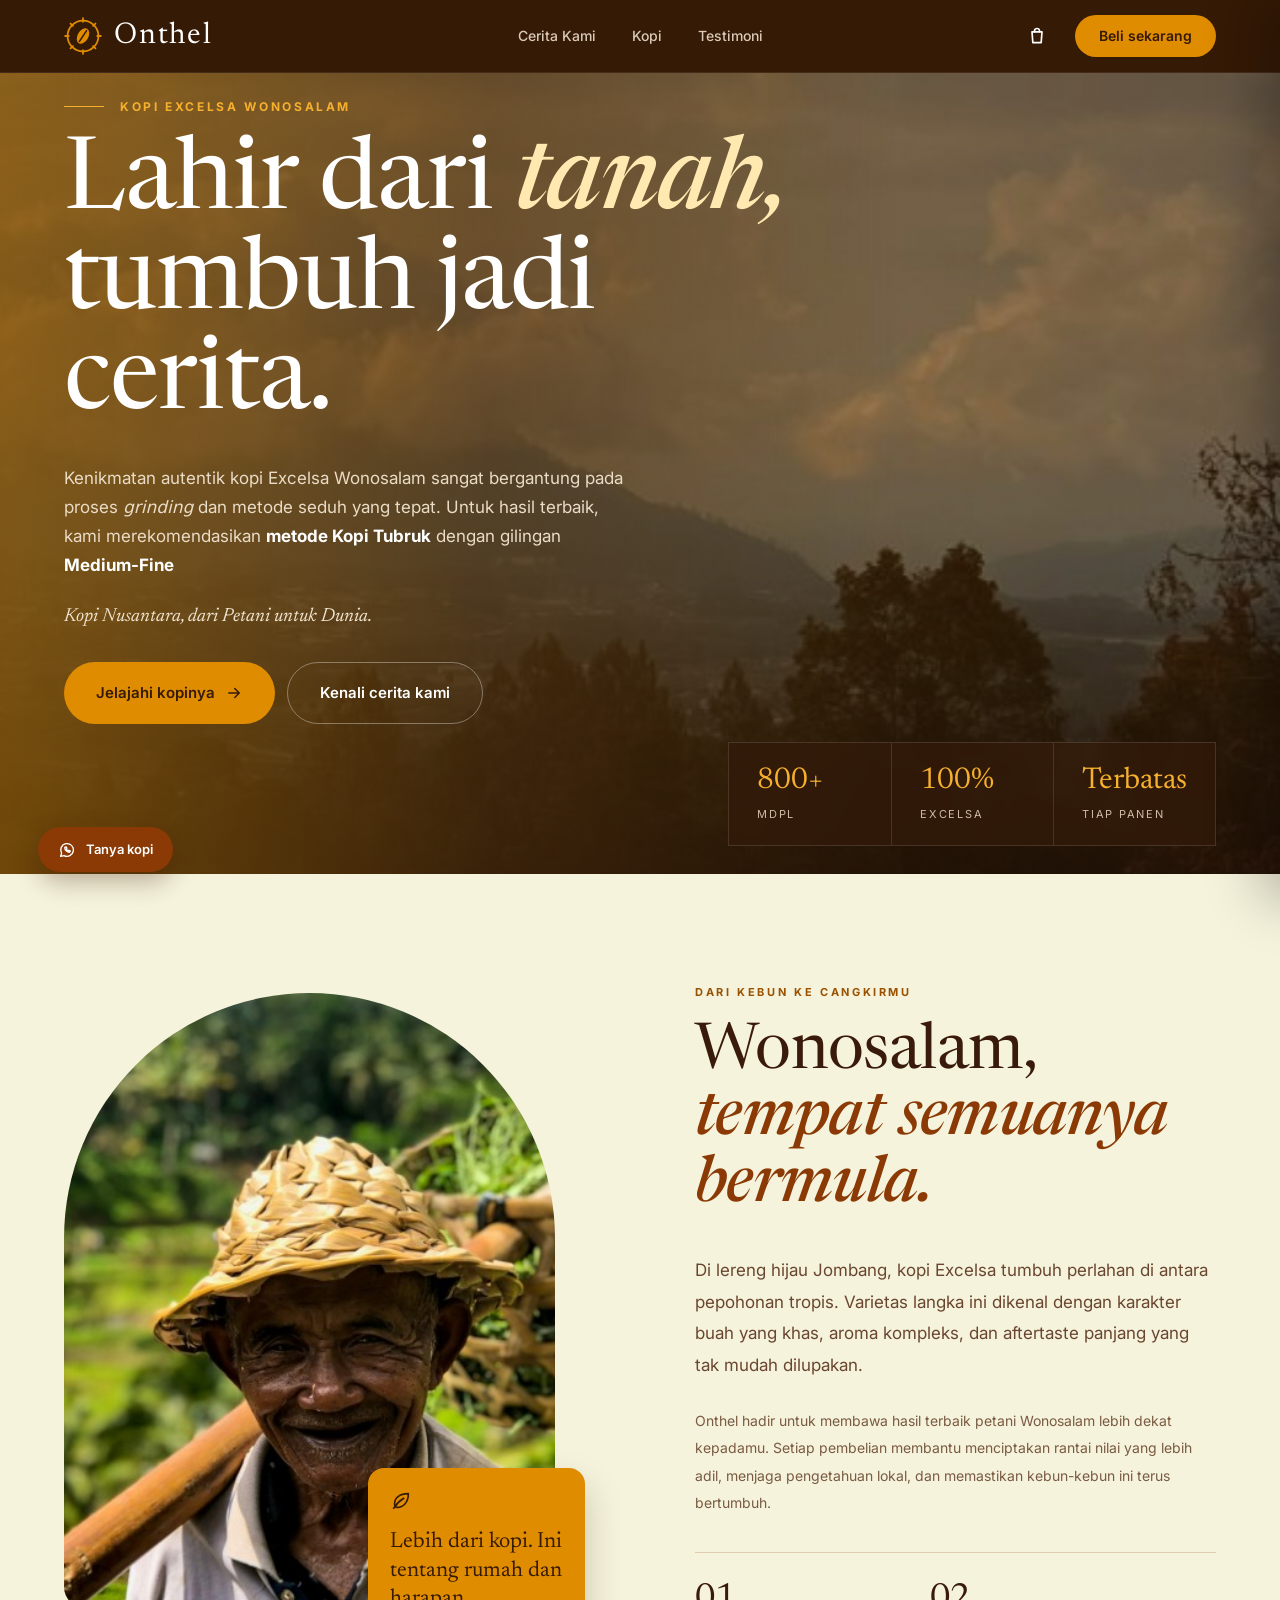
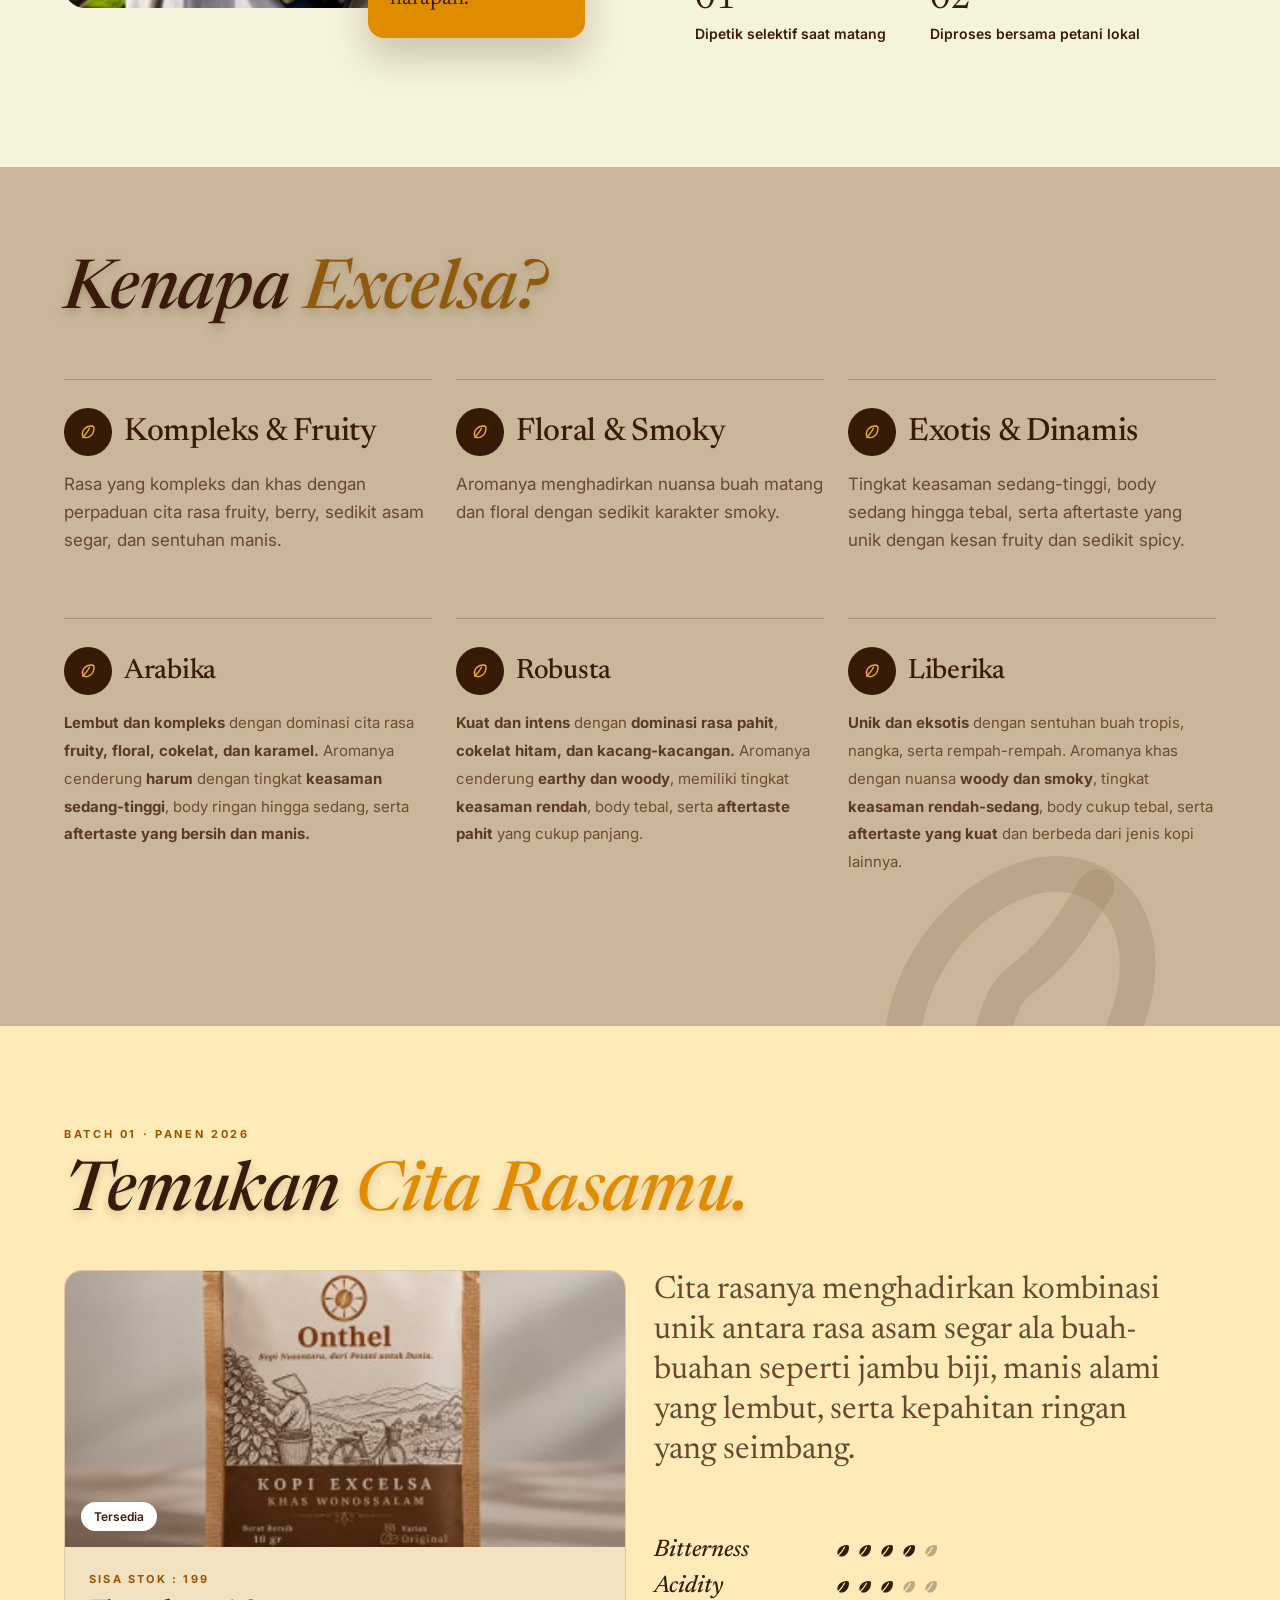
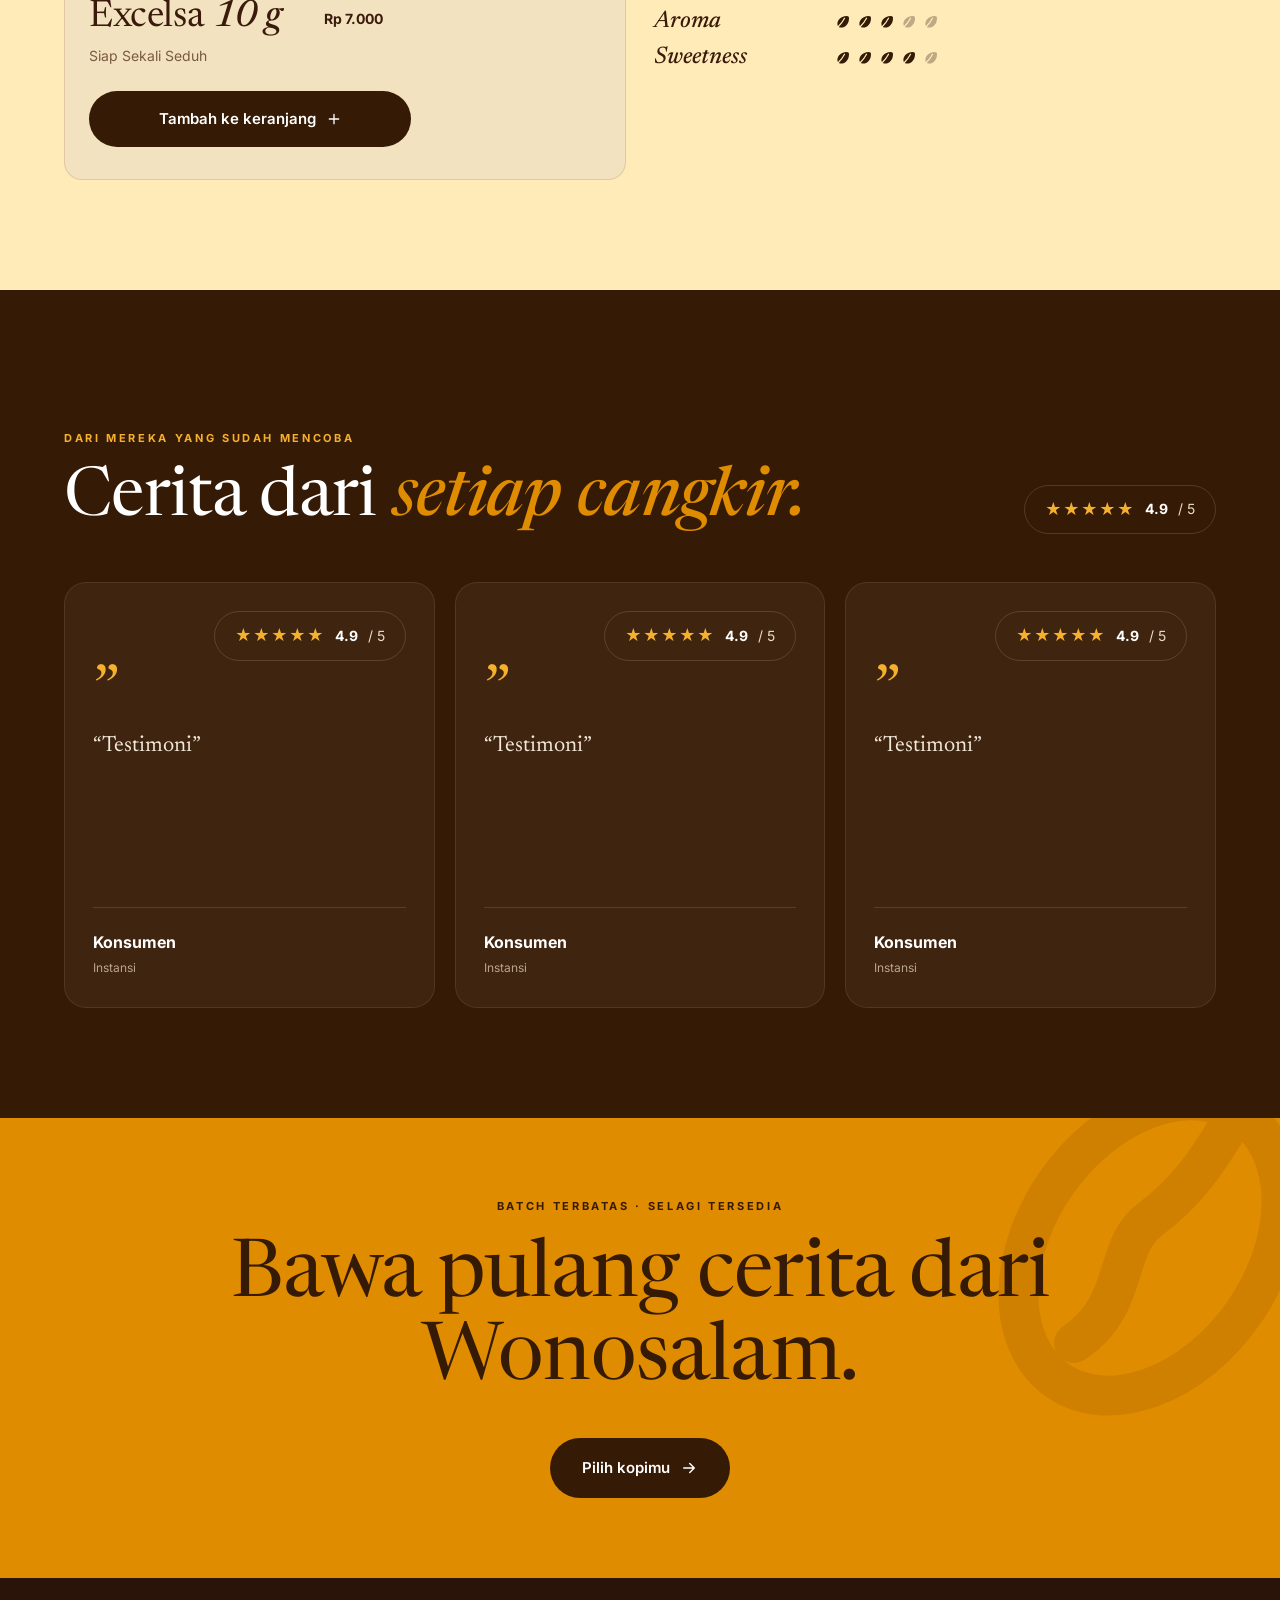
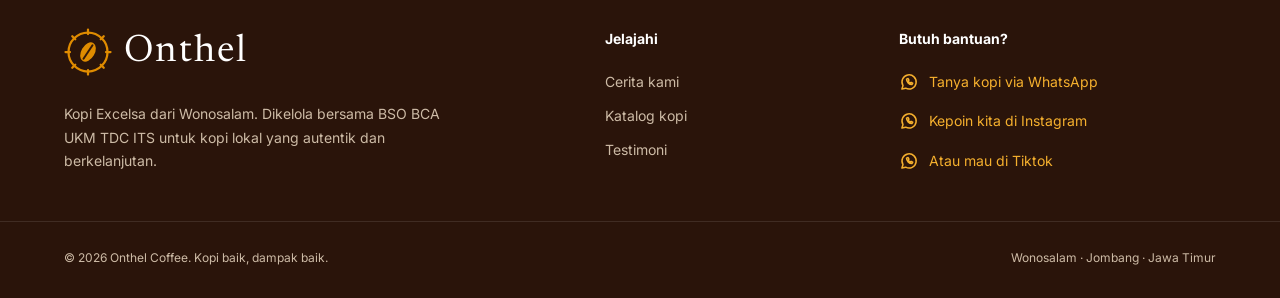
==== commit f36409da: "add baru" ====
--- a/index.html
+++ b/index.html
@@ -1,170 +1,517 @@
-<!DOCTYPE html>
+<!doctype html>
 <html lang="id">
 <head>
-<meta charset="utf-8">
-<meta name="viewport" content="width=device-width,initial-scale=1">
-<title>Onthel — Kopi Excelsa Wonosalam</title>
-<meta name="description" content="Kopi Excelsa khas Wonosalam, Jombang. Kopi Nusantara, dari Petani untuk Dunia.">
-<link rel="icon" href="assets/favicon.png">
-<link rel="preconnect" href="https://fonts.googleapis.com">
-<link rel="preconnect" href="https://fonts.gstatic.com" crossorigin>
-<link href="https://fonts.googleapis.com/css2?family=Inter:wght@400;500;600;700&family=Newsreader:ital,opsz,wght@0,6..72,400;0,6..72,500;1,6..72,400;1,6..72,500&display=swap" rel="stylesheet">
-<link rel="stylesheet" href="style.css">
+  <meta charset="utf-8">
+  <meta name="viewport" content="width=device-width, initial-scale=1">
+  <title>Onthel Coffee — Kopi Excelsa dari Wonosalam</title>
+  <meta name="description" content="Kopi Excelsa dari Wonosalam, Jombang. Dikelola bersama BSO BCA UKM TDC ITS untuk kopi lokal yang autentik dan berkelanjutan.">
+  <link rel="preconnect" href="https://fonts.googleapis.com">
+  <link rel="preconnect" href="https://fonts.gstatic.com" crossorigin>
+  <link href="https://fonts.googleapis.com/css2?family=Inter:wght@400;500;600;700&family=Newsreader:ital,opsz,wght@0,6..72,400;0,6..72,500;0,6..72,600;1,6..72,400;1,6..72,500;1,6..72,600&display=swap" rel="stylesheet">
+  <link rel="stylesheet" href="style.css">
 </head>
 <body>
-<svg width="0" height="0" style="position:absolute" aria-hidden="true" focusable="false">
-  <symbol id="logo" viewBox="0 0 100 100"><circle cx="50" cy="50" r="46" fill="none" stroke="currentColor" stroke-width="6"/><path d="M50 13v14M50 73v14M13 50h14M73 50h14M24 24l9 10M76 24l-9 10M24 76l9-10M76 76l-9-10" stroke="currentColor" stroke-width="4" stroke-linecap="round"/><ellipse cx="50" cy="50" rx="12" ry="17" transform="rotate(30 50 50)" fill="currentColor"/><path d="M44 63c8-4 6-18 12-26" fill="none" stroke="var(--g)" stroke-width="2.5" stroke-linecap="round"/></symbol>
-  <symbol id="bean" viewBox="0 0 24 24"><g fill="none" stroke="currentColor" stroke-width="1.6" stroke-linecap="round"><ellipse cx="12" cy="12" rx="6" ry="9" transform="rotate(30 12 12)"/><path d="M9 17c5-2 3-8 6-10"/></g></symbol>
-  <symbol id="leaf" viewBox="0 0 24 24"><path d="M5 19C5 9 11 4 20 4c0 9-5 15-15 15zM5 19l9-9" fill="none" stroke="currentColor" stroke-width="1.6" stroke-linecap="round" stroke-linejoin="round"/></symbol>
-  <symbol id="shield" viewBox="0 0 24 24"><path d="M12 3l8 3v6c0 5-3.5 8-8 9-4.5-1-8-4-8-9V6zM9 12l2 2 4-4" fill="none" stroke="currentColor" stroke-width="1.6" stroke-linecap="round" stroke-linejoin="round"/></symbol>
-  <symbol id="wa" viewBox="0 0 24 24"><path d="M3 21l1.5-4.5A9 9 0 1 1 8 19.5zM9 8c0 4 3 7 7 7l1-2-2-1-1 1c-1-.5-2-1.500-2.500-2.500l1-1-1-2z" fill="none" stroke="currentColor" stroke-width="1.6" stroke-linejoin="round"/></symbol>
-</svg>
-
-<header class="hd">
-  <div class="w nav">
-    <a class="brand logo" href="#top"><svg><use href="#logo"/></svg><span>Onthel</span></a>
-    <nav><a href="#cerita">Cerita Kami</a><a href="#kopi">Kopi</a><a href="#testimoni">Testimoni</a></nav>
-    <div class="act">
-      <button class="cartb" data-open="cart" aria-label="Buka keranjang"><svg width="20" height="20" viewBox="0 0 24 24" fill="none" stroke="currentColor" stroke-width="1.8"><path d="M6 7h12l-1 13H7zM9 7a3 3 0 0 1 6 0"/></svg><b id="badge" hidden>0</b></button>
-      <a class="btn sm" href="#kopi">Beli sekarang</a>
+
+  <!-- Simbol SVG yang dipakai ulang -->
+  <svg width="0" height="0" style="position:absolute" aria-hidden="true">
+    <defs>
+      <symbol id="logo" viewBox="0 0 64 64">
+        <g fill="none" stroke="currentColor" stroke-width="3" stroke-linecap="round">
+          <circle cx="32" cy="32" r="26"/>
+          <path d="M32 2v6M32 56v6M2 32h6M56 32h6M11 11l4 4M49 49l4 4M53 11l-4 4M15 49l-4 4"/>
+        </g>
+        <ellipse cx="32" cy="32" rx="9" ry="14" transform="rotate(30 32 32)" fill="currentColor"/>
+        <path d="M26 41c4-6 8-12 12-18" stroke="#33190a" stroke-width="2.6" stroke-linecap="round" fill="none"/>
+      </symbol>
+      <symbol id="i-bean" viewBox="0 0 24 24">
+        <g fill="none" stroke="currentColor" stroke-width="1.8" stroke-linecap="round" stroke-linejoin="round">
+          <path d="M5 17C3 11 8 4 17 4c2 0 3 1 3 3 0 9-7 14-13 12-1-.3-1.6-.9-2-2z"/>
+          <path d="M5 19c4-4 7-8 9-12"/>
+        </g>
+      </symbol>
+      <symbol id="i-bean-fill" viewBox="0 0 24 24">
+        <path fill="currentColor" d="M5 17C3 11 8 4 17 4c2 0 3 1 3 3 0 9-7 14-13 12-1-.3-1.6-.9-2-2z"/>
+        <path d="M5 19c4-4 7-8 9-12" fill="none" stroke="var(--bean-line, #fff)" stroke-width="1.6" stroke-linecap="round"/>
+      </symbol>
+      <symbol id="i-leaf" viewBox="0 0 24 24">
+        <g fill="none" stroke="currentColor" stroke-width="1.8" stroke-linecap="round" stroke-linejoin="round">
+          <path d="M20 4C10 4 5 9 5 15c0 2 1 4 3 4 6 0 12-5 12-15z"/>
+          <path d="M4 20c3-5 6-8 11-11"/>
+        </g>
+      </symbol>
+      <symbol id="i-shield" viewBox="0 0 24 24">
+        <g fill="none" stroke="currentColor" stroke-width="1.8" stroke-linecap="round" stroke-linejoin="round">
+          <path d="M12 3l8 3v6c0 4.5-3.2 8-8 9-4.8-1-8-4.5-8-9V6z"/>
+          <path d="M8.5 12l2.5 2.5 4.5-5"/>
+        </g>
+      </symbol>
+      <symbol id="i-bag" viewBox="0 0 24 24">
+        <g fill="none" stroke="currentColor" stroke-width="2" stroke-linecap="round" stroke-linejoin="round">
+          <path d="M6 7h12l-1 13H7z"/><path d="M9 7V5.5A3 3 0 0 1 12 3a3 3 0 0 1 3 2.5V7"/>
+        </g>
+      </symbol>
+      <symbol id="i-wa" viewBox="0 0 24 24">
+        <g fill="none" stroke="currentColor" stroke-width="1.8" stroke-linecap="round" stroke-linejoin="round">
+          <path d="M3.5 20.5l1.3-4.2A8.5 8.5 0 1 1 8 19.4z"/>
+          <path d="M9 8.5c0 3.5 3 6.5 6.5 6.5l1-1.6-2-1-1 .8c-1-.4-2-1.4-2.4-2.4l.8-1-1-2z"/>
+        </g>
+      </symbol>
+      <symbol id="i-arrow" viewBox="0 0 24 24">
+        <path d="M5 12h14M13 6l6 6-6 6" fill="none" stroke="currentColor" stroke-width="2" stroke-linecap="round" stroke-linejoin="round"/>
+      </symbol>
+      <symbol id="i-plus" viewBox="0 0 24 24">
+        <path d="M12 5v14M5 12h14" fill="none" stroke="currentColor" stroke-width="2" stroke-linecap="round"/>
+      </symbol>
+      <symbol id="i-x" viewBox="0 0 24 24">
+        <path d="M6 6l12 12M18 6L6 18" fill="none" stroke="currentColor" stroke-width="2" stroke-linecap="round"/>
+      </symbol>
+      <symbol id="i-check" viewBox="0 0 24 24">
+        <path d="M5 12.5l4.5 4.5L19 7.5" fill="none" stroke="currentColor" stroke-width="2.6" stroke-linecap="round" stroke-linejoin="round"/>
+      </symbol>
+    </defs>
+  </svg>
+
+  <!-- HEADER -->
+  <header class="site-header">
+    <div class="container header-inner">
+      <a href="#top" class="brand" aria-label="Onthel — ke atas">
+        <svg class="brand-logo" aria-hidden="true"><use href="#logo"/></svg>
+        <span class="brand-word">Onthel</span>
+      </a>
+
+      <nav class="nav" id="nav" aria-label="Navigasi utama">
+        <a href="#cerita">Cerita Kami</a>
+        <a href="#produk">Kopi</a>
+        <a href="#testimoni">Testimoni</a>
+      </nav>
+
+      <div class="header-actions">
+        <button class="cart-btn" id="cartOpen" type="button" aria-label="Buka keranjang">
+          <svg width="20" height="20" aria-hidden="true"><use href="#i-bag"/></svg>
+          <span class="cart-count" id="cartCount" hidden>0</span>
+        </button>
+        <a href="#produk" class="btn btn-amber btn-sm">Beli sekarang</a>
+        <button class="menu-btn" id="menuBtn" type="button" aria-label="Buka menu" aria-expanded="false" aria-controls="nav">
+          <span></span><span></span><span></span>
+        </button>
+      </div>
+    </div>
+  </header>
+
+  <main id="top">
+
+    <!-- HERO -->
+    <section class="hero">
+      <img class="hero-bg" src="assets/hero.jpg" alt="" onerror="this.remove()">
+      <div class="container hero-inner">
+        <p class="hero-eyebrow"><span></span>Kopi Excelsa Wonosalam</p>
+        <h1>Lahir dari <em>tanah,</em> tumbuh jadi cerita.</h1>
+        <p class="hero-lead">Kenikmatan autentik kopi Excelsa Wonosalam sangat bergantung pada proses <em>grinding</em> dan metode seduh yang tepat. Untuk hasil terbaik, kami merekomendasikan <strong>metode Kopi Tubruk</strong> dengan gilingan <strong>Medium-Fine</strong></p>
+        <p class="hero-tagline">Kopi Nusantara, dari Petani untuk Dunia.</p>
+        <div class="hero-cta">
+          <a href="#produk" class="btn btn-amber btn-lg">Jelajahi kopinya <svg width="18" height="18" aria-hidden="true"><use href="#i-arrow"/></svg></a>
+          <a href="#cerita" class="btn btn-ghost btn-lg">Kenali cerita kami</a>
+        </div>
+      </div>
+      <dl class="hero-stats">
+        <div><dt>800+</dt><dd>MDPL</dd></div>
+        <div><dt>100%</dt><dd>Excelsa</dd></div>
+        <div><dt>Terbatas</dt><dd>Tiap panen</dd></div>
+      </dl>
+    </section>
+
+    <!-- CERITA KAMI -->
+    <section class="story" id="cerita">
+      <div class="container story-grid">
+        <div class="story-photo">
+          <div class="arch"><img src="assets/petani.jpg" alt="Petani kopi Wonosalam tersenyum dengan topi anyaman" loading="lazy" onerror="this.remove()"></div>
+          <div class="story-card">
+            <svg width="22" height="22" aria-hidden="true"><use href="#i-leaf"/></svg>
+            <p>Lebih dari kopi. Ini tentang rumah dan harapan.</p>
+          </div>
+        </div>
+        <div class="story-text">
+          <p class="eyebrow">Dari kebun ke cangkirmu</p>
+          <h2>Wonosalam, <em>tempat semuanya bermula.</em></h2>
+          <p class="story-lead">Di lereng hijau Jombang, kopi Excelsa tumbuh perlahan di antara pepohonan tropis. Varietas langka ini dikenal dengan karakter buah yang khas, aroma kompleks, dan aftertaste panjang yang tak mudah dilupakan.</p>
+          <p class="story-sub">Onthel hadir untuk membawa hasil terbaik petani Wonosalam lebih dekat kepadamu. Setiap pembelian membantu menciptakan rantai nilai yang lebih adil, menjaga pengetahuan lokal, dan memastikan kebun-kebun ini terus bertumbuh.</p>
+          <ol class="story-points">
+            <li><span>01</span><strong>Dipetik selektif saat matang</strong></li>
+            <li><span>02</span><strong>Diproses bersama petani lokal</strong></li>
+          </ol>
+        </div>
+      </div>
+    </section>
+
+    <!-- KENAPA EXCELSA -->
+    <section class="why">
+      <div class="container">
+        <h2>Kenapa <em>Excelsa?</em></h2>
+
+        <div class="why-grid">
+          <article class="why-item">
+            <h3><span class="icon-circle"><svg width="18" height="18" aria-hidden="true"><use href="#i-bean"/></svg></span>Kompleks &amp; Fruity</h3>
+            <p>Rasa yang kompleks dan khas dengan perpaduan cita rasa fruity, berry, sedikit asam segar, dan sentuhan manis.</p>
+          </article>
+          <article class="why-item">
+            <h3><span class="icon-circle"><svg width="18" height="18" aria-hidden="true"><use href="#i-bean"/></svg></span>Floral &amp; Smoky</h3>
+            <p>Aromanya menghadirkan nuansa buah matang dan floral dengan sedikit karakter smoky.</p>
+          </article>
+          <article class="why-item">
+            <h3><span class="icon-circle"><svg width="18" height="18" aria-hidden="true"><use href="#i-bean"/></svg></span>Exotis &amp; Dinamis</h3>
+            <p>Tingkat keasaman sedang-tinggi, body sedang hingga tebal, serta aftertaste yang unik dengan kesan fruity dan sedikit spicy.</p>
+          </article>
+        </div>
+
+        <div class="why-grid why-types">
+          <article class="why-item">
+            <h3><span class="icon-circle"><svg width="18" height="18" aria-hidden="true"><use href="#i-bean"/></svg></span>Arabika</h3>
+            <p><strong>Lembut dan kompleks</strong> dengan dominasi cita rasa <strong>fruity, floral, cokelat, dan karamel.</strong> Aromanya cenderung <strong>harum</strong> dengan tingkat <strong>keasaman sedang-tinggi</strong>, body ringan hingga sedang, serta <strong>aftertaste yang bersih dan manis.</strong></p>
+          </article>
+          <article class="why-item">
+            <h3><span class="icon-circle"><svg width="18" height="18" aria-hidden="true"><use href="#i-bean"/></svg></span>Robusta</h3>
+            <p><strong>Kuat dan intens</strong> dengan <strong>dominasi rasa pahit</strong>, <strong>cokelat hitam, dan kacang-kacangan.</strong> Aromanya cenderung <strong>earthy dan woody</strong>, memiliki tingkat <strong>keasaman rendah</strong>, body tebal, serta <strong>aftertaste pahit</strong> yang cukup panjang.</p>
+          </article>
+          <article class="why-item">
+            <h3><span class="icon-circle"><svg width="18" height="18" aria-hidden="true"><use href="#i-bean"/></svg></span>Liberika</h3>
+            <p><strong>Unik dan eksotis</strong> dengan sentuhan buah tropis, nangka, serta rempah-rempah. Aromanya khas dengan nuansa <strong>woody dan smoky</strong>, tingkat <strong>keasaman rendah-sedang</strong>, body cukup tebal, serta <strong>aftertaste yang kuat</strong> dan berbeda dari jenis kopi lainnya.</p>
+          </article>
+        </div>
+      </div>
+      <svg class="why-bean" viewBox="0 0 400 400" aria-hidden="true">
+        <g fill="none" stroke="currentColor" stroke-width="42" stroke-linecap="round">
+          <ellipse cx="200" cy="200" rx="120" ry="170" transform="rotate(35 200 200)"/>
+          <path d="M120 300c60-40 40-100 80-130s60-60 90-110"/>
+        </g>
+      </svg>
+    </section>
+
+    <!-- PRODUK -->
+    <section class="products" id="produk">
+      <div class="container">
+        <p class="eyebrow">Batch 01 · Panen 2026</p>
+        <h2>Temukan <em>Cita Rasamu.</em></h2>
+
+        <div class="product-layout">
+          <article class="product-card">
+            <div class="media">
+              <img src="assets/excelsa-10.jpg" alt="Kemasan kopi Excelsa Onthel 10 gram" loading="lazy" onerror="this.remove()">
+              <span class="status">Tersedia</span>
+            </div>
+            <div class="product-body">
+              <p class="tag">Sisa stok : 199</p>
+              <div class="product-title-row">
+                <h3>Excelsa <em>10 g</em></h3>
+                <span class="price">Rp 7.000</span>
+              </div>
+              <p class="product-note">Siap Sekali Seduh</p>
+              <button class="btn btn-dark btn-wide add-to-cart" type="button" data-id="excelsa-10" data-name="Excelsa 10 g" data-price="7000" data-img="assets/excelsa-10.jpg">
+                Tambah ke keranjang <svg width="16" height="16" aria-hidden="true"><use href="#i-plus"/></svg>
+              </button>
+            </div>
+          </article>
+
+          <div class="taste">
+            <p class="taste-lead">Cita rasanya menghadirkan kombinasi unik antara rasa asam segar ala buah-buahan seperti jambu biji, manis alami yang lembut, serta kepahitan ringan yang seimbang.</p>
+            <ul class="meters" aria-label="Profil rasa">
+              <li data-level="4"><em>Bitterness</em><span class="beans" role="img" aria-label="4 dari 5"></span></li>
+              <li data-level="3"><em>Acidity</em><span class="beans" role="img" aria-label="3 dari 5"></span></li>
+              <li data-level="3"><em>Aroma</em><span class="beans" role="img" aria-label="3 dari 5"></span></li>
+              <li data-level="4"><em>Sweetness</em><span class="beans" role="img" aria-label="4 dari 5"></span></li>
+            </ul>
+          </div>
+        </div>
+      </div>
+    </section>
+
+    <!-- TESTIMONI -->
+    <section class="testi" id="testimoni">
+      <div class="container">
+        <div class="testi-head">
+          <div>
+            <p class="eyebrow eyebrow-amber">Dari mereka yang sudah mencoba</p>
+            <h2>Cerita dari <em>setiap cangkir.</em></h2>
+          </div>
+          <div class="rating" aria-label="Rating 4,9 dari 5">
+            <span class="stars" aria-hidden="true">★★★★★</span>
+            <strong>4.9</strong> / 5
+          </div>
+        </div>
+
+        <div class="testi-grid">
+          <figure class="quote">
+            <div class="rating rating-sm" aria-label="Rating 4,9 dari 5"><span class="stars" aria-hidden="true">★★★★★</span><strong>4.9</strong> / 5</div>
+            <span class="quote-mark" aria-hidden="true">”</span>
+            <blockquote>“Testimoni”</blockquote>
+            <figcaption><strong>Konsumen</strong><span>Instansi</span></figcaption>
+          </figure>
+          <figure class="quote">
+            <div class="rating rating-sm" aria-label="Rating 4,9 dari 5"><span class="stars" aria-hidden="true">★★★★★</span><strong>4.9</strong> / 5</div>
+            <span class="quote-mark" aria-hidden="true">”</span>
+            <blockquote>“Testimoni”</blockquote>
+            <figcaption><strong>Konsumen</strong><span>Instansi</span></figcaption>
+          </figure>
+          <figure class="quote">
+            <div class="rating rating-sm" aria-label="Rating 4,9 dari 5"><span class="stars" aria-hidden="true">★★★★★</span><strong>4.9</strong> / 5</div>
+            <span class="quote-mark" aria-hidden="true">”</span>
+            <blockquote>“Testimoni”</blockquote>
+            <figcaption><strong>Konsumen</strong><span>Instansi</span></figcaption>
+          </figure>
+        </div>
+      </div>
+    </section>
+
+    <!-- CTA -->
+    <section class="cta">
+      <svg class="cta-bean" viewBox="0 0 400 400" aria-hidden="true">
+        <g fill="none" stroke="currentColor" stroke-width="42" stroke-linecap="round">
+          <ellipse cx="200" cy="200" rx="120" ry="170" transform="rotate(35 200 200)"/>
+          <path d="M120 300c60-40 40-100 80-130s60-60 90-110"/>
+        </g>
+      </svg>
+      <div class="container cta-inner">
+        <p class="eyebrow eyebrow-dark">Batch terbatas · Selagi tersedia</p>
+        <h2>Bawa pulang cerita dari Wonosalam.</h2>
+        <a href="#produk" class="btn btn-dark btn-lg">Pilih kopimu <svg width="18" height="18" aria-hidden="true"><use href="#i-arrow"/></svg></a>
+      </div>
+    </section>
+  </main>
+
+  <!-- FOOTER -->
+  <footer class="site-footer">
+    <div class="container footer-grid">
+      <div class="footer-about">
+        <a href="#top" class="brand brand-lg" aria-label="Onthel — ke atas">
+          <svg class="brand-logo" aria-hidden="true"><use href="#logo"/></svg>
+          <span class="brand-word">Onthel</span>
+        </a>
+        <p>Kopi Excelsa dari Wonosalam. Dikelola bersama BSO BCA UKM TDC ITS untuk kopi lokal yang autentik dan berkelanjutan.</p>
+      </div>
+      <div>
+        <h4>Jelajahi</h4>
+        <ul class="footer-links">
+          <li><a href="#cerita">Cerita kami</a></li>
+          <li><a href="#produk">Katalog kopi</a></li>
+          <li><a href="#testimoni">Testimoni</a></li>
+        </ul>
+      </div>
+      <div>
+        <h4>Butuh bantuan?</h4>
+        <ul class="footer-links footer-social">
+          <li><a class="wa-link" id="waHelpFooter" href="#" target="_blank" rel="noopener"><svg width="20" height="20" aria-hidden="true"><use href="#i-wa"/></svg> Tanya kopi via WhatsApp</a></li>
+          <li><a class="wa-link" id="igLink" href="#" target="_blank" rel="noopener"><svg width="20" height="20" aria-hidden="true"><use href="#i-wa"/></svg> Kepoin kita di Instagram</a></li>
+          <li><a class="wa-link" id="ttLink" href="#" target="_blank" rel="noopener"><svg width="20" height="20" aria-hidden="true"><use href="#i-wa"/></svg> Atau mau di Tiktok</a></li>
+        </ul>
+      </div>
+    </div>
+    <div class="container footer-bottom">
+      <span>© <span id="year">2026</span> Onthel Coffee. Kopi baik, dampak baik.</span>
+      <span>Wonosalam · Jombang · Jawa Timur</span>
+    </div>
+  </footer>
+
+  <!-- Tombol WhatsApp melayang -->
+  <a class="wa-float" id="waHelp" href="#" target="_blank" rel="noopener">
+    <svg width="18" height="18" aria-hidden="true"><use href="#i-wa"/></svg> Tanya kopi
+  </a>
+
+  <!-- KERANJANG (drawer) -->
+  <div class="overlay" id="overlay" hidden></div>
+  <aside class="drawer" id="drawer" aria-label="Keranjang belanja" aria-hidden="true">
+    <div class="drawer-head">
+      <div>
+        <p class="drawer-eyebrow">Pesananmu</p>
+        <h3>Keranjang <em>kopi.</em></h3>
+      </div>
+      <button class="icon-close" id="cartClose" type="button" aria-label="Tutup keranjang"><svg width="18" height="18" aria-hidden="true"><use href="#i-x"/></svg></button>
+    </div>
+    <div class="drawer-body" id="cartItems"></div>
+    <div class="drawer-foot">
+      <div class="sum-row drawer-subtotal"><span>Subtotal</span><strong id="cartSubtotal">Rp 0</strong></div>
+      <p class="drawer-note" id="shipNote"></p>
+      <button class="btn btn-dark btn-block" id="checkoutBtn" type="button" disabled>
+        Lanjut checkout <svg width="16" height="16" aria-hidden="true"><use href="#i-arrow"/></svg>
+      </button>
+      <button class="drawer-link" id="viewCartPage" type="button">Lihat halaman keranjang</button>
+    </div>
+  </aside>
+
+  <!-- HALAMAN KERANJANG (layar penuh) -->
+  <section class="cartpage" id="cartPage" role="dialog" aria-modal="true" aria-labelledby="cpTitle" hidden>
+    <div class="cp-hero">
+      <button class="icon-close cp-close" id="cpClose" type="button" aria-label="Tutup keranjang dan kembali"><svg width="20" height="20" aria-hidden="true"><use href="#i-x"/></svg></button>
+      <h2 id="cpTitle">Keranjang <em>belanja.</em></h2>
+      <p class="crumbs"><button type="button" id="cpHome">Beranda</button><span aria-hidden="true">/</span><span aria-current="page">Keranjang</span></p>
+    </div>
+    <div class="container cp-body" id="cpBody"></div>
+  </section>
+
+  <!-- CHECKOUT (modal) -->
+  <div class="modal" id="checkoutModal" hidden>
+    <div class="modal-dialog" role="dialog" aria-modal="true" aria-labelledby="checkoutTitle">
+      <div class="modal-head">
+        <div class="modal-brand" id="checkoutTitle">
+          <svg aria-hidden="true"><use href="#logo"/></svg>
+          <strong>Onthel</strong><em>checkout</em>
+        </div>
+        <button class="icon-close" id="checkoutClose" type="button" aria-label="Tutup checkout"><svg width="18" height="18" aria-hidden="true"><use href="#i-x"/></svg></button>
+      </div>
+
+      <form class="checkout-grid" id="checkoutForm" novalidate>
+        <div class="checkout-form">
+          <p class="section-label">Informasi pengiriman</p>
+
+          <div class="field">
+            <label for="coName">Nama lengkap</label>
+            <input id="coName" name="name" type="text" placeholder="Nama penerima" autocomplete="name" required>
+            <p class="field-error" id="err-name" aria-live="polite"></p>
+          </div>
+
+          <div class="field-row">
+            <div class="field">
+              <label for="coEmail">Email</label>
+              <input id="coEmail" name="email" type="email" placeholder="nama@email.com" autocomplete="email" required>
+              <p class="field-error" id="err-email" aria-live="polite"></p>
+            </div>
+            <div class="field">
+              <label for="coPhone">Nomor telepon</label>
+              <input id="coPhone" name="phone" type="tel" inputmode="tel" placeholder="08xxxxxxxxxx" autocomplete="tel" required>
+              <p class="field-error" id="err-phone" aria-live="polite"></p>
+            </div>
+          </div>
+
+          <div class="field">
+            <label for="coAddress">Alamat lengkap</label>
+            <textarea id="coAddress" name="address" placeholder="Nama jalan, nomor rumah, kecamatan, kota" autocomplete="street-address" required></textarea>
+            <p class="field-error" id="err-address" aria-live="polite"></p>
+          </div>
+
+          <fieldset class="pay-fieldset">
+            <legend class="section-label">Metode pembayaran</legend>
+            <div class="pay-options">
+              <label class="pay-option"><input type="radio" name="payment" value="qris" checked><span>QRIS</span></label>
+              <label class="pay-option"><input type="radio" name="payment" value="bank"><span>Bank</span></label>
+            </div>
+          </fieldset>
+        </div>
+
+        <aside class="checkout-summary" aria-label="Ringkasan pesanan">
+          <p class="section-label">Ringkasan pesanan</p>
+          <div class="sum-items" id="coItems"></div>
+          <div class="sum-lines">
+            <div class="sum-row"><span>Subtotal</span><span id="coSubtotal">Rp 0</span></div>
+            <div class="sum-row"><span>Pengiriman</span><span id="coShipping">Rp 0</span></div>
+          </div>
+          <div class="sum-row sum-total"><span>Total</span><strong id="coTotal">Rp 0</strong></div>
+          <button class="btn btn-dark btn-block" id="payBtn" type="submit">
+            Lanjut ke Pembayaran <svg width="16" height="16" aria-hidden="true"><use href="#i-arrow"/></svg>
+          </button>
+          <p class="secure-note"><svg width="14" height="14" aria-hidden="true"><use href="#i-shield"/></svg> Data dan pembayaranmu terlindungi</p>
+        </aside>
+      </form>
     </div>
   </div>
-</header>
-
-<main id="top">
-<section class="hero">
-  <div class="w">
-    <p class="kick"><span></span>Kopi Excelsa Wonosalam</p>
-    <h1>Lahir dari <i>tanah,</i> tumbuh jadi cerita.</h1>
-    <p class="lead">Secangkir kopi langka dari lereng Wonosalam—dipetik dalam batch terbatas, disangrai dengan cermat, dan dihadirkan untuk mereka yang menghargai asal.</p>
-    <p class="tag">Kopi Nusantara, dari Petani untuk Dunia.</p>
-    <div class="cta"><a class="btn" href="#kopi">Jelajahi kopinya <span>→</span></a><a class="btn ol" href="#cerita">Kenali cerita kami</a></div>
-    <dl class="stats"><div><dt>800+</dt><dd>MDPL</dd></div><div><dt>100%</dt><dd>Excelsa</dd></div><div><dt>Terbatas</dt><dd>Tiap panen</dd></div></dl>
+
+  <!-- PEMBAYARAN (modal) -->
+  <div class="modal" id="payModal" hidden>
+    <div class="modal-dialog modal-md" role="dialog" aria-modal="true" aria-labelledby="payTitle">
+      <div class="modal-head">
+        <div class="modal-brand" id="payTitle">
+          <svg aria-hidden="true"><use href="#logo"/></svg>
+          <strong>Onthel</strong><em>payment</em>
+        </div>
+        <button class="icon-close" id="payClose" type="button" aria-label="Tutup pembayaran"><svg width="18" height="18" aria-hidden="true"><use href="#i-x"/></svg></button>
+      </div>
+
+      <div class="pay-body">
+        <div class="pay-tabs" role="tablist" aria-label="Metode pembayaran">
+          <button type="button" role="tab" id="tabQris" aria-selected="true" aria-controls="panelQris" data-tab="qris">QRIS</button>
+          <button type="button" role="tab" id="tabBank" aria-selected="false" aria-controls="panelBank" data-tab="bank" tabindex="-1">Transfer Bank</button>
+        </div>
+
+        <!-- QRIS -->
+        <section class="pay-panel" id="panelQris" role="tabpanel" aria-labelledby="tabQris">
+          <h2 class="pay-title"><em>Scan</em> to Pay</h2>
+          <p class="pay-total">Total Pembayaran: <span class="js-total">Rp 0</span></p>
+          <div class="qris-wrap">
+            <span class="qris-mark">QRIS</span>
+            <div class="qr-box" id="qrBox"></div>
+          </div>
+          <p class="qr-timer" id="qrTimer" aria-live="off"></p>
+          <p class="qr-demo" id="qrDemo" hidden>Kode QR contoh (mode prototipe), bukan untuk dibayar.</p>
+          <div class="pay-actions">
+            <button class="btn btn-dark" id="qrSave" type="button">Simpan Kode QR</button>
+            <button class="btn btn-dark" id="qrPaid" type="button" hidden>Saya sudah bayar</button>
+          </div>
+          <p class="pay-error" id="payError" role="alert" hidden></p>
+        </section>
+
+        <!-- BANK -->
+        <section class="pay-panel" id="panelBank" role="tabpanel" aria-labelledby="tabBank" hidden>
+          <h2 class="pay-title">Transfer Bank</h2>
+          <p class="pay-sub">Selesaikan pembayaran ke rekening berikut.</p>
+          <div class="bank-card">
+            <div>
+              <p class="bank-name" id="bankName"></p>
+              <p class="bank-holder" id="bankHolder"></p>
+              <p class="bank-number" id="bankNumber"></p>
+              <p class="bank-warn" id="bankWarn" hidden>Rekening contoh — jangan lakukan transfer.</p>
+            </div>
+            <button class="btn btn-dark btn-sm" id="bankCopy" type="button">Salin</button>
+          </div>
+          <div class="bank-total"><span>Total pembayaran</span><strong class="js-total">Rp 0</strong></div>
+          <ol class="bank-steps">
+            <li>Transfer tepat sesuai total melalui m-banking atau ATM.</li>
+            <li>Simpan bukti transfer, lalu konfirmasi pembayaran.</li>
+          </ol>
+          <button class="btn btn-dark btn-block" id="bankDone" type="button">Saya sudah transfer</button>
+          <p class="pay-error" id="bankError" role="alert" hidden></p>
+        </section>
+      </div>
+    </div>
   </div>
-</section>
-
-<section id="cerita" class="story">
-  <a class="wafab" data-wa href="#" target="_blank" rel="noopener"><svg width="20" height="20"><use href="#wa"/></svg>Tanya kopi</a>
-  <div class="w grid2">
-    <figure class="arch"><img src="assets/petani.jpg" alt="Petani kopi Wonosalam tersenyum membawa hasil panen"><figcaption><svg width="26" height="26"><use href="#leaf"/></svg>Lebih dari kopi. Ini tentang rumah dan harapan.</figcaption></figure>
-    <div>
-      <p class="eb">Dari kebun ke cangkirmu</p>
-      <h2>Wonosalam, <i>tempat semuanya bermula.</i></h2>
-      <p class="big">Di lereng hijau Jombang, kopi Excelsa tumbuh perlahan di antara pepohonan tropis. Varietas langka ini dikenal dengan karakter buah yang khas, aroma kompleks, dan aftertaste panjang yang tak mudah dilupakan.</p>
-      <p>Onthel hadir untuk membawa hasil terbaik petani Wonosalam lebih dekat kepadamu. Setiap pembelian membantu menciptakan rantai nilai yang lebih adil, menjaga pengetahuan lokal, dan memastikan kebun-kebun ini terus bertumbuh.</p>
-      <ol class="steps"><li><b>01</b>Dipetik selektif saat matang</li><li><b>02</b>Diproses bersama petani lokal</li><li><b>03</b>Disangrai dalam batch kecil</li></ol>
+
+  <!-- SALIN REKENING (modal kecil, mode prototipe) -->
+  <div class="modal modal-top" id="copyModal" hidden>
+    <div class="modal-dialog modal-xs" role="dialog" aria-modal="true" aria-labelledby="copyTitle">
+      <div class="copy-body">
+        <h3 id="copyTitle">Salin nomor rekening</h3>
+        <p class="copy-number" id="copyNumber"></p>
+        <p class="copy-note">Pada aplikasi, nomor akan disalin otomatis. Prototipe ini tidak menyalin ke clipboard.</p>
+        <button class="btn btn-dark btn-block" id="copyBack" type="button">Kembali ke pembayaran</button>
+      </div>
     </div>
   </div>
-</section>
-
-<section class="feat">
-  <div class="w grid3">
-    <article><svg><use href="#bean"/></svg><span>01</span><h3>Karakter yang hidup</h3><p>Aroma nangka matang, kakao, rempah hangat, dan keasaman lembut yang menyegarkan.</p></article>
-    <article><svg><use href="#leaf"/></svg><span>02</span><h3>Jejak yang transparan</h3><p>Berasal dari kebun dan petani yang jelas, diproses dalam batch kecil yang dapat ditelusuri.</p></article>
-    <article><svg><use href="#shield"/></svg><span>03</span><h3>Sangrai yang konsisten</h3><p>Medium roast untuk menjaga karakter asli Excelsa tetap seimbang di setiap seduhan.</p></article>
+
+  <!-- SUKSES (modal) -->
+  <div class="modal" id="successModal" hidden>
+    <div class="modal-dialog modal-md" role="dialog" aria-modal="true" aria-labelledby="successTitle">
+      <div class="modal-head">
+        <div class="modal-brand">
+          <svg aria-hidden="true"><use href="#logo"/></svg>
+          <strong>Onthel</strong><em>payment</em>
+        </div>
+        <button class="icon-close" id="successClose" type="button" aria-label="Tutup"><svg width="18" height="18" aria-hidden="true"><use href="#i-x"/></svg></button>
+      </div>
+      <div class="success-body">
+        <div class="success-check"><svg width="30" height="30" aria-hidden="true"><use href="#i-check"/></svg></div>
+        <h2 id="successTitle">Checkout berhasil!</h2>
+        <p class="success-msg" id="successMsg"></p>
+        <dl class="receipt">
+          <div><dt>Nomor pesanan</dt><dd id="rcId"></dd></div>
+          <div><dt>Metode pembayaran</dt><dd id="rcMethod"></dd></div>
+          <div><dt>Total pembayaran</dt><dd id="rcTotal"></dd></div>
+          <p class="receipt-pill" id="rcStatus"></p>
+        </dl>
+        <p class="success-note" id="successNote"></p>
+        <p class="success-note success-email" id="successEmail" role="status" hidden></p>
+        <button class="btn btn-ghost-dark btn-block" id="successReceipt" type="button">Unduh bukti pembelian</button>
+        <a class="success-link" id="successWa" href="#" target="_blank" rel="noopener">Kirim detail pesanan via WhatsApp</a>
+        <button class="btn btn-dark btn-block" id="successHome" type="button">Selesai</button>
+      </div>
+    </div>
   </div>
-</section>
-
-<section id="kopi" class="shop">
-  <div class="w">
-    <p class="eb">Batch 01 · Panen 2026</p>
-    <h2>Temukan <i>Cita Rasamu.</i></h2>
-    <div class="grid2 pg">
-      <div class="card">
-        <div class="pimg"><img src="assets/kemasan.png" alt="Kemasan Kopi Excelsa Onthel"><span class="pill">Tersedia</span></div>
-        <div class="pbody">
-          <p class="eb">Untuk mencoba</p>
-          <div class="prow"><h3>Excelsa <i>100 g</i></h3><b id="price"></b></div>
-          <p class="mut">Cocok untuk 5-6 seduhan</p>
-          <button class="btn dk wide" data-add>Tambah ke keranjang <span>+</span></button>
-        </div>
-      </div>
-      <div>
-        <p class="desc">Cita rasanya menghadirkan kombinasi unik antara rasa asam segar ala buah-buahan seperti jambu biji, manis alami yang lembut, serta kepahitan ringan yang seimbang.</p>
-        <div class="tastes">
-          <div data-v="4"><i>Bitterness</i><span class="bn"></span></div>
-          <div data-v="3"><i>Acidity</i><span class="bn"></span></div>
-          <div data-v="3"><i>Aroma</i><span class="bn"></span></div>
-          <div data-v="3"><i>Sweetness</i><span class="bn"></span></div>
-        </div>
-      </div>
-    </div>
-  </div>
-</section>
-
-<section id="testimoni" class="testi">
-  <div class="w">
-    <p class="eb">Dari mereka yang sudah mencoba</p>
-    <div class="trow"><h2>Cerita dari <i>setiap cangkir.</i></h2><p class="rate">★★★★★ <b>4.9</b> / 5</p></div>
-    <div class="grid3">
-      <!-- Ganti isi testimoni di bawah ini -->
-      <blockquote><span>”</span><p>“Testimoni”</p><footer><b>Konsumen</b><small>Instansi</small></footer></blockquote>
-      <blockquote><span>”</span><p>“Testimoni”</p><footer><b>Konsumen</b><small>Instansi</small></footer></blockquote>
-      <blockquote><span>”</span><p>“Testimoni”</p><footer><b>Konsumen</b><small>Instansi</small></footer></blockquote>
-    </div>
-  </div>
-</section>
-
-<section class="final">
-  <svg class="ghost"><use href="#bean"/></svg>
-  <p class="eb">Batch terbatas · Selagi tersedia</p>
-  <h2>Bawa pulang cerita dari Wonosalam.</h2>
-  <a class="btn dk" href="#kopi">Pilih kopimu <span>→</span></a>
-</section>
-</main>
-
-<footer class="ft">
-  <div class="w fg">
-    <div><a class="brand logo" href="#top"><svg><use href="#logo"/></svg><span>Onthel</span></a><p>Kopi Excelsa dari Wonosalam. Dikelola bersama BSO BCA UKM TDC ITS untuk kopi lokal yang autentik dan berkelanjutan.</p></div>
-    <div><h4>Jelajahi</h4><a href="#cerita">Cerita kami</a><a href="#kopi">Katalog kopi</a><a href="#testimoni">Testimoni</a></div>
-    <div><h4>Butuh bantuan?</h4><a class="wal" data-wa href="#" target="_blank" rel="noopener"><svg width="22" height="22"><use href="#wa"/></svg>Tanya kopi via WhatsApp</a></div>
-  </div>
-  <div class="w fb"><span>© 2026 Onthel Coffee. Kopi baik, dampak baik.</span><span>Wonosalam · Jombang · Jawa Timur</span></div>
-</footer>
-
-<!-- Keranjang -->
-<div class="ov dr" id="m-cart"><section class="md">
-  <div class="mh"><div><p class="eb">Pesananmu</p><h3>Keranjang <i>kopi.</i></h3></div><button class="x" data-close aria-label="Tutup">×</button></div>
-  <div id="cartBody"></div>
-</section></div>
-
-<!-- Checkout -->
-<div class="ov" id="m-co"><section class="md wd">
-  <form id="coForm" class="cf">
-    <div class="mh"><p class="eb">Onthel · checkout</p><button type="button" class="x" data-close aria-label="Tutup">×</button></div>
-    <p class="eb">Informasi pengiriman</p>
-    <label>Nama lengkap<input name="nama" required placeholder="Nama penerima"></label>
-    <div class="two"><label>Email<input name="email" type="email" required placeholder="nama@email.com"></label><label>Nomor telepon<input name="hp" type="tel" required placeholder="08xxxxxxxxxx"></label></div>
-    <label>Alamat lengkap<textarea name="alamat" rows="3" required placeholder="Nama jalan, nomor rumah, kecamatan, kota"></textarea></label>
-    <p class="eb">Metode pembayaran</p>
-    <div class="pay"><button type="button" class="on">QRIS</button><button type="button">Bank BCA</button><button type="button">Bank Mandiri</button></div>
-    <button class="btn dk wide" id="payBtn">Bayar dengan QRIS <span>→</span></button>
-  </form>
-  <aside class="sum"><p class="eb">Ringkasan pesanan</p><div id="sumBody"></div></aside>
-</section></div>
-
-<!-- Pembayaran -->
-<div class="ov" id="m-pay"><section class="md ct">
-  <div class="mh"><p class="eb">Onthel · payment</p><button class="x" data-close aria-label="Tutup">×</button></div>
-  <h3>Scan to <i>Pay</i></h3>
-  <p class="mut">Total Pembayaran: <b id="payTotal"></b></p>
-  <b id="payName" class="bank">QRIS</b>
-  <canvas id="qr" width="200" height="200"></canvas>
-  <p class="eb" id="timer"></p>
-  <div class="two"><button class="btn dk" id="saveQR">Simpan Kode QR</button><button class="btn" id="paid">Saya sudah bayar</button></div>
-  <p class="note">Mode demo: QR ini contoh. Untuk pembayaran sungguhan, hubungkan ke payment gateway (mis. Midtrans / Xendit).</p>
-</section></div>
-
-<!-- Berhasil -->
-<div class="ov" id="m-ok"><section class="md ct">
-  <div class="mh"><p class="eb">Onthel · done</p><button class="x" data-close aria-label="Tutup">×</button></div>
-  <div class="ok">✓</div>
-  <p class="eb" id="orderId"></p>
-  <h3>Terima kasih!</h3>
-  <p class="mut">Pesanan sudah kami terima. Detail pembayaran dan status pengiriman akan dikirimkan ke emailmu.</p>
-  <button class="btn dk" data-close>Kembali ke beranda</button>
-</section></div>
-
-<script src="script.js"></script>
+
+  <script src="script.js"></script>
 </body>
-</html>+</html>
--- a/style.css
+++ b/style.css
@@ -1,142 +1,496 @@
-:root{--dk:#361a06;--am:#e08e00;--cr:#f5f3da;--tan:#cbb797;--yl:#ffeab6;--tx:#3d1f14;--br:#8a3d00;--g:#361a06;--serif:'Newsreader',Georgia,serif;--sans:Inter,system-ui,sans-serif}
-*{box-sizing:border-box;margin:0}
-html{scroll-behavior:smooth;scroll-padding-top:80px}
-body{font-family:var(--sans);color:var(--tx);background:var(--cr);line-height:1.6}
-img{max-width:100%;display:block}
-a{color:inherit}
-button,input,select,textarea{font:inherit}
-button{cursor:pointer;border:0;background:none;color:inherit}
-:focus-visible{outline:2px solid var(--am);outline-offset:3px}
-.w{max-width:1200px;margin:auto;padding:0 clamp(20px,5vw,56px)}
-h1,h2,h3{font-family:var(--serif);font-weight:400;line-height:1.05;letter-spacing:-.01em}
-h1 i,h2 i,h3 i{color:var(--am);font-weight:500}
-.eb{font-size:.75rem;font-weight:700;letter-spacing:.22em;text-transform:uppercase;color:var(--br)}
-.mut{color:#7b5a45;font-size:.95rem}
-.btn{display:inline-flex;gap:10px;align-items:center;justify-content:center;padding:16px 28px;border-radius:99px;font-weight:600;background:var(--am);color:var(--dk);text-decoration:none;transition:transform .2s,filter .2s}
-.btn:hover{transform:translateY(-2px);filter:brightness(1.08)}
-.btn.sm{padding:12px 28px}.btn.dk{background:var(--dk);color:#fff}.btn.ol{background:none;color:#fff;border:1px solid #fff4}.btn.wide{width:100%}
-
-/* header */
-.hd{position:sticky;top:0;z-index:20;background:var(--dk);color:#fff}
-.nav{display:flex;align-items:center;justify-content:space-between;gap:24px;height:76px}
-.nav nav{display:flex;gap:36px;font-size:.95rem}.nav nav a{text-decoration:none;opacity:.9}.nav nav a:hover{color:var(--am)}
-.brand{display:flex;align-items:center;gap:14px;text-decoration:none;font-family:var(--serif);font-size:2rem;letter-spacing:.06em}
-.logo{color:var(--am)}.logo span{color:#fff}.brand svg{width:44px;height:44px}
-.act{display:flex;align-items:center;gap:20px}
-.cartb{position:relative;padding:6px}
-.cartb b{position:absolute;top:-4px;right:-6px;background:var(--am);color:var(--dk);font-size:.7rem;border-radius:99px;min-width:18px;height:18px;display:grid;place-items:center}
-
-/* hero */
-.hero{position:relative;color:#fff;padding:90px 0 220px;min-height:calc(100svh - 76px);background:linear-gradient(90deg,#7a4a0acc,#361a0680 60%,#361a06b3),url(assets/hero.jpg) center/cover,linear-gradient(135deg,#8a5a10,#2b1405)}
-.hero .w{position:relative}
-.kick{display:flex;align-items:center;gap:20px;color:var(--am);font-size:.8rem;font-weight:700;letter-spacing:.3em;text-transform:uppercase}.kick span{width:60px;height:1px;background:var(--am)}
-.hero h1{font-size:clamp(3.2rem,9vw,7.2rem);max-width:10.5em;margin:28px 0}.hero h1 i{color:#ffeab6;font-weight:400}
-.lead{max-width:36em;font-size:1.25rem;opacity:.92}
-.tag{font-family:var(--serif);font-style:italic;font-size:1.4rem;margin:22px 0 38px}
-.cta{display:flex;flex-wrap:wrap;gap:16px}
-.stats{position:absolute;right:clamp(20px,5vw,56px);bottom:-160px;display:flex;background:#361a06e6;margin:0}
-.stats div{padding:34px 40px;border-left:1px solid #fff1}.stats div:first-child{border:0}
-.stats dt{font-family:var(--serif);font-size:2.6rem;color:var(--am);line-height:1.1}
-.stats dd{font-size:.8rem;letter-spacing:.2em;text-transform:uppercase;opacity:.8;margin:0}
-
-/* cerita */
-.story{padding:120px 0}
-.grid2{display:grid;grid-template-columns:1fr 1fr;gap:clamp(32px,6vw,96px);align-items:center}
-.arch{position:relative}
-.arch img{border-radius:260px 260px 24px 24px;width:100%;aspect-ratio:1/1.05;object-fit:cover}
-.arch figcaption{position:absolute;right:-28px;bottom:-40px;width:min(290px,70%);padding:24px;background:var(--am);color:var(--dk);border-radius:20px;font-family:var(--serif);font-size:1.45rem;line-height:1.25;box-shadow:0 14px 34px #0003}
-.arch svg{display:block;margin-bottom:8px}
-.story h2{font-size:clamp(2.6rem,5.5vw,4.6rem);margin:18px 0 32px}.story h2 i{color:var(--br)}
-.story p{margin-bottom:20px}.story .big{font-size:1.2rem;line-height:1.9}
-.steps{list-style:none;padding:28px 0 0;border-top:1px solid #3d1f1426;display:grid;grid-template-columns:repeat(3,1fr);gap:20px;font-weight:600;font-size:.95rem}
-.steps b{display:block;font-family:var(--serif);font-weight:400;font-size:2.2rem;line-height:1.2}
-
-/* fitur */
-.feat{background:var(--tan);padding:110px 0}
-.grid3{display:grid;grid-template-columns:repeat(3,1fr);gap:36px}
-.feat article{position:relative;border-top:1px solid #3d1f1433;padding-top:44px}
-.feat svg{width:72px;height:72px;padding:20px;border-radius:50%;background:var(--dk);color:#ffc233}
-.feat span{position:absolute;top:44px;right:0;font-family:var(--serif);font-size:1.6rem;opacity:.45}
-.feat h3{font-size:2rem;margin:40px 0 12px}.feat p{color:#6b4a38}
-
-/* produk */
-.shop{background:var(--yl);padding:100px 0 130px}
-.shop h2{font-size:clamp(3rem,7vw,5.6rem);margin:12px 0 48px;color:var(--dk)}.shop h2 i{font-weight:500}
-.pg{grid-template-columns:.95fr 1.05fr;align-items:start;gap:40px}
-.card{border-radius:24px;overflow:hidden;background:#f2e0bf;border:1px solid #3d1f1422}
-.pimg{position:relative;background:linear-gradient(135deg,#d7d0c6,#b9ad9d);padding:32px;display:grid;place-items:center}
-.pimg img{width:min(56%,260px);box-shadow:0 22px 40px #3d1f1455;border-radius:4px}
-.pill{position:absolute;left:24px;bottom:24px;background:#fff;border-radius:99px;padding:6px 18px;font-size:.9rem;font-weight:600}
-.pbody{padding:32px}
-.prow{display:flex;align-items:baseline;gap:28px;margin:8px 0}.prow h3{font-size:2.6rem}.prow b{font-size:1.1rem}
-.pbody .mut{margin-bottom:28px}
-.desc{font-family:var(--serif);font-size:clamp(1.8rem,3vw,2.6rem);line-height:1.2;color:var(--br);margin-bottom:60px}
-.tastes{display:grid;gap:10px}
-.tastes div{display:flex;align-items:center;gap:36px}
-.tastes i{font-family:var(--serif);font-size:1.9rem;width:180px;color:var(--dk)}
-.bn{display:flex;gap:8px}.bn s{width:16px;height:25px;border-radius:50%;background:#c6b58a;transform:rotate(20deg)}.bn s.on{background:var(--dk)}
-
-/* testimoni */
-.testi{background:var(--dk);color:#fff;padding:120px 0}
-.testi .eb{color:var(--am)}
-.trow{display:flex;justify-content:space-between;align-items:end;flex-wrap:wrap;gap:20px;margin:18px 0 56px}
-.testi h2{font-size:clamp(2.8rem,6vw,5rem)}
-.rate{border:1px solid #fff2;border-radius:99px;padding:12px 28px;color:#ffc233}.rate b{color:#fff}
-blockquote{display:flex;flex-direction:column;min-height:420px;padding:40px;border:1px solid #fff2;border-radius:24px;background:#ffffff0d}
-blockquote span{font-family:var(--serif);font-size:3.5rem;line-height:.8;color:var(--am);transform:scale(-1,-1);transform-origin:left;width:max-content}
-blockquote p{font-family:var(--serif);font-size:1.8rem;margin-top:24px;flex:1}
-blockquote footer{border-top:1px solid #fff2;padding-top:22px;display:grid}
-blockquote small{opacity:.6}
-
-/* cta & footer */
-.final{position:relative;overflow:hidden;background:var(--am);color:var(--dk);text-align:center;padding:110px 24px}
-.final .eb{color:var(--dk)}
-.final h2{font-size:clamp(2.8rem,7vw,6rem);max-width:12em;margin:28px auto 44px}
-.ghost{position:absolute;right:-60px;top:-80px;width:420px;height:420px;color:#b3700033;transform:rotate(-20deg);stroke-width:2}
-.final>*:not(.ghost){position:relative}
-.ft{background:#2c1509;color:#fff}
-.fg{display:grid;grid-template-columns:2fr 1fr 1fr;gap:48px;padding-top:64px;padding-bottom:48px}
-.fg p{color:#ffffffa8;max-width:30em;margin-top:22px}
-.fg h4{margin-bottom:16px}.fg>div>a:not(.brand){display:block;color:#ffffffb3;text-decoration:none;margin-bottom:12px}
-.fg a.wal{display:flex;gap:10px;color:#ffc233}
-.fb{display:flex;justify-content:space-between;flex-wrap:wrap;gap:12px;border-top:1px solid #fff2;padding-top:24px;padding-bottom:32px;font-size:.9rem;color:#ffffffa8}
-.wafab{position:sticky;top:96px;z-index:15;width:max-content;margin:40px 0 -88px max(20px,calc(50% - 560px));display:flex;gap:8px;align-items:center;background:#8a3d00;color:#fff;font-weight:600;font-size:.9rem;text-decoration:none;padding:12px 20px;border-radius:99px;box-shadow:0 10px 24px #0004}
-
-/* modal */
-.ov{position:fixed;inset:0;z-index:50;background:#1b0d0399;backdrop-filter:blur(4px);display:none;align-items:center;justify-content:center;padding:16px}
-.ov.on{display:flex}.ov.dr{justify-content:flex-end;padding:0}
-.md{background:var(--yl);border-radius:20px;width:min(100%,460px);max-height:92vh;overflow:auto;padding:24px;box-shadow:0 30px 80px #0006;animation:pop .25s ease}
-.ov.dr .md{height:100%;max-height:none;border-radius:0;width:min(100%,420px);display:flex;flex-direction:column;animation:slide .3s ease}
-@keyframes pop{from{opacity:0;transform:translateY(14px)}}@keyframes slide{from{transform:translateX(100%)}}
-@media(prefers-reduced-motion:reduce){.md{animation:none!important}html{scroll-behavior:auto}}
-.mh{display:flex;justify-content:space-between;align-items:flex-start;margin-bottom:18px}.mh h3{font-size:2rem}
-.x{width:32px;height:32px;border-radius:50%;background:#f2e0bf;font-size:1.3rem;line-height:1}
-.md.wd{width:min(100%,860px);display:grid;grid-template-columns:1.3fr 1fr;padding:0}
-.cf{padding:24px;display:grid;gap:14px;align-content:start}.cf .mh{margin:0}
-.sum{background:#e8d6b2;padding:24px;border-radius:0 20px 20px 0}
-label{display:grid;gap:6px;font-size:.72rem;font-weight:700;letter-spacing:.1em;text-transform:uppercase}
-input,select,textarea{width:100%;padding:12px 14px;border:1px solid #3d1f1433;border-radius:10px;background:#fff9ea;font-size:.9rem;color:var(--tx);text-transform:none;letter-spacing:0;font-weight:400}
-.two{display:grid;grid-template-columns:1fr 1fr;gap:12px}
-.pay{display:flex;gap:8px}.pay button{flex:1;padding:10px;border-radius:10px;border:1px solid #3d1f1433;background:#fff;font-weight:600;font-size:.85rem}.pay .on{background:var(--dk);color:#fff}
-.row{display:flex;justify-content:space-between;gap:12px;padding:8px 0;font-size:.9rem}.row.t{border-top:1px solid #3d1f1433;margin-top:8px;padding-top:14px;font-weight:700}
-.ci{display:flex;gap:14px;align-items:center;padding:14px 0}.ci img{width:56px;height:56px;object-fit:cover;object-position:top;border-radius:10px;background:#d7d0c6}
-.ci>div{flex:1}.ci b{display:block}.qty{display:inline-flex;gap:12px;align-items:center;margin-top:6px;border:1px solid #3d1f1433;border-radius:99px;padding:0 6px}
-#cartBody{display:flex;flex-direction:column;flex:1}.cfoot{margin-top:auto;border-top:1px solid #3d1f1433;padding-top:16px;display:grid;gap:12px}
-.cfoot .row.t{border:0;margin:0;padding:0}.empty{text-align:center;padding:60px 10px}.empty .btn{margin-top:20px}
-.ct{text-align:center;display:grid;gap:12px;justify-items:center}.ct .mh{width:100%}.ct h3{font-size:2.2rem}
-.bank{color:#0a5bb5;font-size:1.3rem}
-#qr{background:#fff;padding:10px;border-radius:12px}
-.note{font-size:.75rem;color:#7b5a45}
-.ok{width:64px;height:64px;border-radius:50%;background:var(--am);display:grid;place-items:center;font-size:1.8rem;color:var(--dk)}
-
-@media(max-width:900px){
-  .nav nav{display:none}
-  .grid2,.pg,.grid3,.fg,.md.wd{grid-template-columns:1fr}
-  .stats{position:static;margin-top:48px;width:max-content;max-width:100%;flex-wrap:wrap}.stats div{padding:20px 24px}
-  .hero{padding-bottom:64px}
-  .arch figcaption{right:8px}.story{padding:80px 0}
-  .tastes i{width:140px}.tastes div{gap:16px}
-  blockquote{min-height:260px}
-  .sum{border-radius:0 0 20px 20px}
-}
-@media(max-width:520px){.act .btn{display:none}.steps{grid-template-columns:1fr}.two{grid-template-columns:1fr}.brand{font-size:1.6rem}.brand svg{width:36px;height:36px}}+:root {
+  --brown-900: #2a140a;
+  --brown-800: #351a05;
+  --brown-700: #3f2410;
+  --amber: #e08c00;
+  --amber-light: #f5b02e;
+  --rust: #8b3a06;
+  --ink: #3a1a0a;
+  --cream: #f5f3dc;
+  --tan: #cab799;
+  --yellow: #ffebb8;
+  --card: #f2e2c0;
+  --card-2: #e6d5b6;
+  --muted: #7a5a42;
+  --serif: "Newsreader", Georgia, "Times New Roman", serif;
+  --sans: "Inter", system-ui, -apple-system, "Segoe UI", sans-serif;
+}
+
+*, *::before, *::after { box-sizing: border-box; }
+html { scroll-behavior: smooth; scroll-padding-top: 72px; }
+body { margin: 0; font-family: var(--sans); color: var(--ink); background: var(--brown-900); line-height: 1.6; -webkit-font-smoothing: antialiased; }
+img { max-width: 100%; display: block; }
+a { color: inherit; text-decoration: none; }
+ul, ol { list-style: none; margin: 0; padding: 0; }
+h1, h2, h3, h4, p, figure, blockquote, dl, dd { margin: 0; }
+button { font: inherit; cursor: pointer; }
+[hidden] { display: none !important; }
+
+.container { width: 100%; max-width: 1280px; margin: 0 auto; padding: 0 64px; }
+
+h1, h2, h3 { font-family: var(--serif); font-weight: 400; line-height: 1.04; letter-spacing: -0.01em; }
+h2 { font-size: clamp(40px, 5.6vw, 76px); }
+h2 em, h1 em, h3 em { font-style: italic; font-weight: 500; }
+
+.eyebrow { font-size: 11px; font-weight: 700; letter-spacing: .24em; text-transform: uppercase; color: #9a5200; margin-bottom: 16px; }
+.eyebrow-amber { color: var(--amber-light); }
+.eyebrow-dark { color: var(--brown-800); }
+
+/* ---------- Tombol ---------- */
+.btn {
+  display: inline-flex; align-items: center; justify-content: center; gap: 10px;
+  padding: 14px 28px; border: 0; border-radius: 999px;
+  font-weight: 600; font-size: 15px; transition: transform .15s ease, filter .15s ease, background .15s;
+}
+.btn:hover { transform: translateY(-1px); filter: brightness(1.1); }
+.btn:active { transform: translateY(0); }
+.btn:disabled { opacity: .45; cursor: not-allowed; transform: none; filter: none; }
+.btn:focus-visible, .icon-close:focus-visible, .cart-btn:focus-visible, .pay-tabs button:focus-visible { outline: 2px solid var(--amber); outline-offset: 3px; }
+.btn-amber { background: var(--amber); color: var(--brown-800); }
+.btn-dark { background: #351a05; color: #fff; }
+.btn-ghost { background: transparent; color: #fff; border: 1px solid rgba(255, 255, 255, .35); }
+.btn-sm { padding: 10px 24px; font-size: 14px; }
+.btn-lg { padding: 18px 32px; font-size: 15px; }
+.btn-block { width: 100%; padding: 17px 24px; }
+.btn-wide { padding: 16px 28px; min-width: 322px; max-width: 100%; }
+
+/* ---------- Header ---------- */
+.site-header { position: sticky; top: 0; z-index: 50; background: var(--brown-800); border-bottom: 1px solid rgba(255, 255, 255, .08); }
+.header-inner { display: grid; grid-template-columns: 1fr auto 1fr; align-items: center; height: 72px; gap: 24px; }
+.brand { display: inline-flex; align-items: center; gap: 12px; color: var(--amber); }
+.brand-logo { width: 38px; height: 38px; flex: none; color: var(--amber); }
+.brand-word { font-family: var(--serif); font-weight: 400; font-size: 30px; letter-spacing: .06em; color: #fff; line-height: 1; }
+.brand-lg .brand-logo { width: 48px; height: 48px; }
+.brand-lg .brand-word { font-size: 38px; }
+.nav { display: flex; gap: 36px; }
+.nav a { color: #d9cbb8; font-weight: 500; font-size: 14px; transition: color .15s; }
+.nav a:hover { color: #fff; }
+.header-actions { display: flex; align-items: center; justify-content: flex-end; gap: 22px; }
+.cart-btn { position: relative; background: none; border: 0; color: #fff; padding: 6px; display: grid; place-items: center; }
+.cart-count {
+  position: absolute; top: -4px; right: -8px; min-width: 18px; height: 18px; padding: 0 5px;
+  border-radius: 999px; background: var(--amber); color: var(--brown-800);
+  font-size: 11px; font-weight: 700; display: grid; place-items: center;
+}
+.menu-btn { display: none; background: none; border: 0; padding: 8px; flex-direction: column; gap: 5px; }
+.menu-btn span { width: 22px; height: 2px; background: #fff; display: block; border-radius: 2px; }
+
+/* ---------- Hero ---------- */
+.hero {
+  position: relative; overflow: hidden; color: #fff; min-height: 700px; display: flex; align-items: center;
+  background: linear-gradient(120deg, #8a5a0e 0%, #4a2a10 45%, #2c1a0c 100%);
+}
+.hero-bg { position: absolute; inset: 0; width: 100%; height: 100%; object-fit: cover; object-position: 50% 40%; }
+.hero::before {
+  content: ""; position: absolute; inset: 0; z-index: 1;
+  background:
+    linear-gradient(90deg, rgba(139, 90, 10, .72) 0%, rgba(80, 48, 12, .45) 38%, rgba(20, 10, 4, .05) 70%),
+    linear-gradient(180deg, rgba(20, 10, 4, 0) 55%, rgba(30, 14, 6, .75) 100%);
+}
+.hero-inner { position: relative; z-index: 2; padding-top: 24px; padding-bottom: 150px; }
+.hero-eyebrow { display: flex; align-items: center; gap: 16px; font-size: 12px; font-weight: 700; letter-spacing: .22em; text-transform: uppercase; color: var(--amber-light); margin-bottom: 18px; }
+.hero-eyebrow span { width: 40px; height: 1px; background: var(--amber-light); }
+.hero h1 { font-size: clamp(52px, 8vw, 100px); max-width: 760px; margin-bottom: 30px; line-height: 1; }
+.hero h1 em { color: #ffe9b0; }
+.hero-lead { font-size: 17px; color: #eadcc6; max-width: 560px; line-height: 1.7; margin-bottom: 22px; }
+.hero-lead strong { color: #fff; }
+.hero-tagline { font-family: var(--serif); font-style: italic; font-size: 19px; color: #f1e4cf; margin-bottom: 30px; }
+.hero-cta { display: flex; flex-wrap: wrap; gap: 12px; }
+
+.hero-stats {
+  position: absolute; z-index: 2; right: max(64px, calc((100vw - 1280px) / 2 + 64px)); bottom: 28px;
+  display: grid; grid-template-columns: repeat(3, 1fr);
+  background: rgba(50, 26, 10, .78); border: 1px solid rgba(255, 255, 255, .12); backdrop-filter: blur(6px);
+}
+.hero-stats > div { padding: 22px 28px; min-width: 132px; border-left: 1px solid rgba(255, 255, 255, .12); }
+.hero-stats > div:first-child { border-left: 0; }
+.hero-stats dt { font-family: var(--serif); font-size: 30px; color: var(--amber-light); line-height: 1.1; }
+.hero-stats dd { font-size: 11px; letter-spacing: .16em; text-transform: uppercase; color: #cdbba6; margin-top: 8px; }
+
+/* ---------- Cerita ---------- */
+.story { background: var(--cream); padding: 110px 0 120px; }
+.story-grid { display: grid; grid-template-columns: 1fr 1fr; gap: 110px; align-items: center; }
+.story-photo { position: relative; padding-bottom: 30px; padding-right: 30px; }
+.arch {
+  aspect-ratio: 575 / 720; border-radius: 280px 280px 24px 24px; overflow: hidden;
+  background: linear-gradient(160deg, #7a9a45, #3e5a24);
+}
+.arch img { width: 100%; height: 100%; object-fit: cover; }
+.story-card {
+  position: absolute; right: 0; bottom: 0; width: 217px; background: var(--amber); color: var(--brown-800);
+  border-radius: 16px; padding: 22px 22px 24px; box-shadow: 0 18px 36px rgba(58, 26, 10, .22);
+}
+.story-card p { font-family: var(--serif); font-size: 22px; line-height: 1.3; margin-top: 8px; }
+.story .eyebrow { margin-bottom: 18px; }
+.story h2 { font-size: clamp(40px, 5vw, 64px); color: var(--ink); margin-bottom: 36px; }
+.story h2 em { color: var(--rust); display: block; }
+.story-lead { font-size: 17px; line-height: 1.85; color: #6a4630; margin-bottom: 26px; }
+.story-sub { font-size: 14px; line-height: 1.95; color: #7a5a42; padding-bottom: 36px; border-bottom: 1px solid rgba(139, 58, 6, .2); }
+.story-points { display: flex; gap: 44px; padding-top: 28px; }
+.story-points span { display: block; font-family: var(--serif); font-size: 36px; line-height: 1.1; color: var(--ink); }
+.story-points strong { font-size: 14px; font-weight: 600; }
+
+/* ---------- Kenapa Excelsa ---------- */
+.why { position: relative; overflow: hidden; background: var(--tan); padding: 90px 0 150px; }
+.why .container { position: relative; z-index: 1; }
+.why h2 { font-style: italic; font-weight: 500; color: var(--ink); font-size: clamp(44px, 5.5vw, 68px); margin-bottom: 52px; text-shadow: 0 4px 10px rgba(58, 26, 10, .25); }
+.why h2 em { color: #8f5a0e; }
+.why-grid { display: grid; grid-template-columns: repeat(3, 1fr); gap: 24px; }
+.why-grid + .why-grid { margin-top: 64px; }
+.why-item { border-top: 1px solid rgba(58, 26, 10, .22); padding-top: 28px; }
+.why-item h3 { display: flex; align-items: center; gap: 12px; font-size: 32px; margin-bottom: 14px; font-weight: 500; line-height: 1.1; }
+.why-types h3 { font-size: 28px; }
+.why-item p { font-size: 17px; line-height: 1.65; color: #6a4630; }
+.why-types p { font-size: 15px; line-height: 1.85; color: #6e4a32; }
+.why-types strong { color: #5b3a22; }
+.icon-circle { width: 48px; height: 48px; flex: none; border-radius: 50%; background: #351a05; color: var(--amber-light); display: grid; place-items: center; }
+.why-bean { position: absolute; z-index: 0; right: 7%; bottom: -150px; width: 340px; height: 340px; color: rgba(139, 107, 79, .22); pointer-events: none; }
+
+/* ---------- Produk ---------- */
+.products { background: var(--yellow); padding: 100px 0 110px; }
+.products h2 { font-style: italic; font-weight: 500; color: var(--ink); font-size: clamp(44px, 5.5vw, 68px); margin-bottom: 40px; text-shadow: 0 4px 10px rgba(58, 26, 10, .2); }
+.products h2 em { color: var(--amber); }
+.product-layout { display: grid; grid-template-columns: 562px 1fr; gap: 24px; align-items: start; }
+.product-card { background: var(--card); border: 1px solid rgba(139, 58, 6, .15); border-radius: 18px; overflow: hidden; }
+.media { position: relative; aspect-ratio: 562 / 277; overflow: hidden; background: linear-gradient(135deg, #cfc3b6, #8a766a); }
+.media img { width: 100%; height: 100%; object-fit: cover; }
+.status { position: absolute; left: 16px; bottom: 16px; background: #fff; color: var(--ink); font-size: 12px; font-weight: 600; padding: 5px 13px; border-radius: 999px; }
+.product-body { padding: 24px 24px 32px; }
+.tag { font-size: 11px; font-weight: 700; letter-spacing: .2em; text-transform: uppercase; color: #9a5200; margin-bottom: 8px; }
+.product-title-row { display: flex; align-items: flex-end; justify-content: flex-start; gap: 44px; margin-bottom: 6px; }
+.product-title-row h3 { font-size: 38px; line-height: 1.1; }
+.product-title-row h3 em { white-space: nowrap; }
+.price { font-weight: 700; font-size: 14px; white-space: nowrap; padding-bottom: 8px; }
+.product-note { font-size: 14px; color: var(--muted); margin-bottom: 24px; }
+
+.taste { padding-left: 4px; }
+.taste-lead { font-family: var(--serif); font-size: 32px; line-height: 1.25; color: #6a4630; max-width: 520px; margin-bottom: 64px; }
+.meters { display: grid; gap: 2px; }
+.meters li { display: flex; align-items: center; gap: 48px; }
+.meters em { font-family: var(--serif); font-size: 24px; font-weight: 500; width: 132px; line-height: 1.4; }
+.beans { display: inline-flex; gap: 4px; }
+.beans svg { width: 18px; height: 22px; color: #351a05; --bean-line: #ffebb8; }
+.beans svg.off { color: #bfa985; --bean-line: #ffebb8; }
+
+/* ---------- Testimoni ---------- */
+.testi { background: var(--brown-800); color: #fff; padding: 140px 0 110px; }
+.testi h2 { color: #fff; font-size: clamp(44px, 5.5vw, 68px); }
+.testi h2 em { color: var(--amber); }
+.testi-head { display: flex; align-items: flex-end; justify-content: space-between; gap: 32px; margin-bottom: 48px; }
+.rating {
+  display: inline-flex; align-items: center; gap: 10px; padding: 11px 20px;
+  border: 1px solid rgba(255, 255, 255, .14); border-radius: 999px; font-size: 14px; color: #e8dccb; white-space: nowrap;
+}
+.rating strong { color: #fff; }
+.stars { color: var(--amber-light); letter-spacing: 1px; font-size: 16px; }
+.testi-grid { display: grid; grid-template-columns: repeat(3, 1fr); gap: 20px; }
+.quote { background: var(--brown-700); border: 1px solid rgba(255, 255, 255, .09); border-radius: 22px; padding: 28px 28px 30px; display: flex; flex-direction: column; min-height: 426px; }
+.rating-sm { align-self: flex-end; background: transparent; }
+.quote-mark { font-family: var(--serif); font-size: 64px; line-height: .7; color: var(--amber-light); height: 40px; margin: 12px 0 18px; }
+.quote blockquote { font-family: var(--serif); font-size: 22px; line-height: 1.4; color: #f3e8d8; flex: 1; }
+.quote figcaption { border-top: 1px solid rgba(255, 255, 255, .12); padding-top: 22px; display: grid; gap: 2px; }
+.quote figcaption strong { font-size: 16px; }
+.quote figcaption span { color: #b9a58f; font-size: 12px; }
+
+/* ---------- CTA ---------- */
+.cta { position: relative; overflow: hidden; background: var(--amber); padding: 80px 0 80px; text-align: center; }
+.cta-bean { position: absolute; top: -60px; right: -60px; width: 380px; height: 380px; color: #cf8000; pointer-events: none; }
+.cta-inner { position: relative; }
+.cta .eyebrow { margin-bottom: 20px; }
+.cta h2 { color: var(--brown-800); font-size: clamp(44px, 6.4vw, 80px); max-width: 820px; margin: 0 auto 36px; font-weight: 400; }
+
+/* ---------- Footer ---------- */
+.site-footer { background: var(--brown-900); color: #cdbba6; padding: 50px 0 0; }
+.footer-grid { display: grid; grid-template-columns: 1.4fr .7fr .9fr; gap: 48px; padding-bottom: 44px; }
+.footer-about p { margin-top: 18px; max-width: 400px; font-size: 14px; line-height: 1.7; }
+.site-footer h4 { color: #fff; font-size: 14px; margin-bottom: 20px; }
+.footer-links { display: grid; gap: 12px; font-size: 14px; }
+.footer-links a:hover { color: #fff; }
+.wa-link { display: inline-flex; align-items: center; gap: 10px; color: var(--amber-light); font-size: 14px; }
+.footer-links .wa-link:hover { color: #ffd27a; }
+.footer-bottom { display: flex; justify-content: space-between; gap: 16px; flex-wrap: wrap; border-top: 1px solid rgba(255, 255, 255, .1); padding-top: 26px; padding-bottom: 30px; font-size: 12px; }
+.footer-bottom { max-width: 1280px; }
+
+.wa-float {
+  position: fixed; left: 38px; bottom: 28px; z-index: 40; display: inline-flex; align-items: center; gap: 10px;
+  background: var(--rust); color: #fff; font-size: 13px; font-weight: 600; padding: 12px 20px; border-radius: 999px;
+  box-shadow: 0 10px 24px rgba(60, 20, 0, .3); transition: transform .15s;
+}
+.wa-float:hover { transform: translateY(-2px); }
+
+/* ---------- Keranjang & Checkout ---------- */
+.overlay { position: fixed; inset: 0; background: rgba(20, 8, 2, .6); backdrop-filter: blur(4px); z-index: 90; }
+.section-label, .drawer-eyebrow { font-size: 11px; font-weight: 700; letter-spacing: .22em; text-transform: uppercase; color: #9a5200; }
+
+.icon-close {
+  flex: none; width: 40px; height: 40px; border-radius: 50%; border: 0;
+  background: #e8d9bd; color: var(--ink); display: grid; place-items: center; transition: background .15s;
+}
+.icon-close:hover { background: #dcc9a6; }
+
+/* Drawer keranjang */
+.drawer {
+  position: fixed; top: 0; right: 0; bottom: 0; width: min(448px, 100%); z-index: 100;
+  background: var(--yellow); color: var(--ink); display: flex; flex-direction: column;
+  transform: translateX(100%); transition: transform .3s ease; box-shadow: -20px 0 50px rgba(0, 0, 0, .25);
+}
+.drawer.open { transform: translateX(0); }
+.drawer-head { display: flex; align-items: flex-start; justify-content: space-between; gap: 16px; padding: 26px 24px 22px; border-bottom: 1px solid rgba(139, 58, 6, .15); }
+.drawer-eyebrow { margin-bottom: 6px; }
+.drawer-head h3 { font-size: 32px; }
+.drawer-body { flex: 1; overflow-y: auto; padding: 24px; display: grid; align-content: start; gap: 22px; }
+.cart-empty { color: var(--muted); text-align: center; padding: 60px 0; }
+
+.cart-item { display: grid; grid-template-columns: 80px 1fr; gap: 16px; align-items: start; }
+.cart-thumb { width: 80px; height: 80px; border-radius: 6px; overflow: hidden; background: linear-gradient(135deg, #cfc3b6, #8a766a); }
+.cart-thumb img { width: 100%; height: 100%; object-fit: cover; }
+.cart-info { display: grid; justify-items: center; }
+.cart-info-top { width: 100%; display: flex; justify-content: space-between; align-items: flex-start; gap: 12px; }
+.cart-name { font-family: var(--serif); font-weight: 400; font-size: 22px; line-height: 1.2; }
+.cart-price { font-size: 12px; color: #8a6a50; margin-top: 2px; }
+.cart-remove { background: none; border: 0; color: var(--ink); padding: 2px; display: grid; }
+.cart-remove:hover { color: var(--rust); }
+.qty { display: inline-flex; align-items: center; gap: 6px; margin-top: 6px; background: transparent; border: 1px solid #d9c18f; border-radius: 999px; padding: 4px 10px; }
+.qty button { width: 22px; height: 22px; border-radius: 50%; border: 0; background: transparent; color: var(--ink); font-size: 17px; line-height: 1; }
+.qty button:hover { background: #f2e2c0; }
+.qty span { min-width: 22px; text-align: center; font-weight: 700; font-size: 13px; }
+
+
+.drawer-foot { padding: 20px 24px 24px; border-top: 1px solid rgba(139, 58, 6, .15); display: grid; gap: 8px; }
+.sum-row { display: flex; justify-content: space-between; align-items: baseline; gap: 12px; }
+.drawer-subtotal { font-size: 15px; }
+.drawer-subtotal strong { font-size: 15px; }
+.drawer-note { font-size: 12px; color: #8a6a50; min-height: 18px; margin-bottom: 8px; }
+
+/* Modal */
+.modal {
+  position: fixed; inset: 0; z-index: 110; display: flex; align-items: flex-start; justify-content: center;
+  padding: 32px 20px; background: rgba(20, 8, 2, .62); backdrop-filter: blur(5px); overflow-y: auto;
+}
+.modal-top { z-index: 120; }
+.modal-dialog { width: 100%; max-width: 768px; margin: auto; background: var(--yellow); color: var(--ink); border-radius: 22px; overflow: hidden; box-shadow: 0 30px 80px rgba(0, 0, 0, .4); }
+.modal-md { max-width: 768px; }
+.modal-xs { max-width: 440px; }
+.modal-head { display: flex; align-items: center; justify-content: space-between; padding: 16px 28px; border-bottom: 1px solid rgba(139, 58, 6, .15); }
+.modal-brand { display: flex; align-items: center; gap: 10px; }
+.modal-brand svg { width: 30px; height: 30px; color: var(--amber); }
+.modal-brand strong { font-family: var(--serif); font-weight: 400; font-size: 26px; letter-spacing: .03em; }
+.modal-brand em { font-family: var(--serif); font-style: italic; color: var(--rust); font-size: 17px; margin-left: 4px; }
+
+.checkout-grid { display: grid; grid-template-columns: 1.15fr 1fr; }
+.checkout-form { padding: 32px 32px 36px; display: grid; gap: 18px; align-content: start; }
+.checkout-summary { background: var(--card-2); padding: 32px 32px 36px; display: flex; flex-direction: column; gap: 16px; align-content: start; }
+
+.field { display: grid; gap: 8px; }
+.field label { font-size: 12px; font-weight: 700; }
+.field input, .field textarea {
+  width: 100%; font: inherit; font-size: 14px; color: var(--ink);
+  background: #fff7de; border: 1px solid #e3cf9f; border-radius: 12px; padding: 14px 14px;
+}
+.field textarea { min-height: 96px; resize: vertical; }
+.field input::placeholder, .field textarea::placeholder { color: #a8896c; }
+.field input:focus, .field textarea:focus { outline: 2px solid var(--amber); outline-offset: 1px; border-color: var(--amber); }
+.field [aria-invalid="true"] { border-color: #b3261e; }
+.field-error { color: #b3261e; font-size: 12px; }
+.field-error:empty { display: none; }
+.field-row { display: grid; grid-template-columns: 1fr 1fr; gap: 16px; }
+
+.pay-fieldset { border: 0; padding: 0; margin: 10px 0 0; min-width: 0; }
+.pay-fieldset legend { padding: 0; margin-bottom: 14px; }
+.pay-options { display: grid; grid-template-columns: 1fr 1fr; gap: 16px; }
+.pay-option { position: relative; }
+.pay-option input { position: absolute; opacity: 0; pointer-events: none; }
+.pay-option span { display: grid; place-items: center; padding: 15px 8px; border-radius: 10px; cursor: pointer; background: #351a05; color: #fff; border: 2px solid #351a05; font-weight: 700; font-size: 14px; transition: box-shadow .15s; }
+.pay-option input:checked + span { box-shadow: 0 0 0 2px var(--yellow), 0 0 0 4px var(--amber); }
+.pay-option input:focus-visible + span { outline: 2px solid var(--amber); outline-offset: 4px; }
+
+.sum-items { display: grid; gap: 12px; padding-bottom: 14px; border-bottom: 1px solid rgba(139, 58, 6, .18); }
+.sum-item { display: flex; justify-content: space-between; gap: 12px; font-size: 14px; }
+.sum-item > span { font-weight: 700; white-space: nowrap; }
+.sum-item small { display: block; font-size: 11px; color: #8a6a50; margin-top: 4px; }
+.sum-lines { display: grid; gap: 10px; font-size: 14px; padding-bottom: 14px; border-bottom: 1px solid rgba(139, 58, 6, .18); }
+.sum-total { padding-top: 2px; font-weight: 700; font-size: 14px; align-items: center; margin-bottom: 8px; }
+.sum-total strong { font-size: 20px; }
+.secure-note { display: flex; align-items: center; justify-content: center; gap: 6px; font-size: 11px; color: #8a6a50; }
+
+/* Pembayaran */
+.pay-body { padding: 0 48px 36px; }
+.pay-tabs { display: grid; grid-template-columns: 1fr 1fr; background: #f1dcaa; border-radius: 999px; padding: 3px; margin: 2px 0 18px; }
+.pay-tabs button { border: 0; border-radius: 999px; background: transparent; color: var(--ink); font-weight: 700; font-size: 13px; padding: 9px 12px; transition: background .15s, color .15s; }
+.pay-tabs button[aria-selected="true"] { background: #351a05; color: #fff; }
+.pay-title { font-size: 40px; text-align: center; font-weight: 400; margin-bottom: 8px; }
+.pay-title em { font-weight: 500; }
+.pay-total { text-align: center; font-weight: 700; font-size: 16px; color: #6a4630; margin-bottom: 12px; }
+.pay-sub { text-align: center; color: #6a4630; font-size: 14px; margin-bottom: 18px; }
+.qris-wrap { display: grid; justify-items: center; gap: 6px; }
+.qris-mark { font-weight: 900; font-size: 14px; letter-spacing: .02em; border: 2px solid var(--ink); border-radius: 3px; padding: 0 6px; line-height: 1.2; }
+.qr-box { width: 190px; height: 182px; background: #fff; border-radius: 22px; display: grid; place-items: center; padding: 18px; }
+.qr-box svg, .qr-box img { width: 100%; height: 100%; }
+.qr-box.expired { opacity: .25; }
+.qr-timer { text-align: center; font-size: 11px; font-weight: 700; letter-spacing: .2em; text-transform: uppercase; color: #9a5200; margin: 16px auto 0; max-width: 360px; line-height: 1.5; }
+.qr-demo { text-align: center; font-size: 12px; color: #8a6a50; margin-top: 6px; }
+.pay-actions { display: flex; justify-content: center; gap: 12px; flex-wrap: wrap; margin-top: 14px; }
+.pay-error { margin-top: 14px; background: #fde8e6; color: #8c1d18; border-radius: 12px; padding: 12px 14px; font-size: 14px; }
+
+.bank-card { display: flex; align-items: center; justify-content: space-between; gap: 16px; background: #fff3d1; border-radius: 14px; padding: 20px; }
+.bank-name { font-weight: 700; font-size: 14px; }
+.bank-holder { font-size: 12px; color: #6a4630; margin-top: 4px; }
+.bank-number { font-size: 32px; font-weight: 700; letter-spacing: .02em; line-height: 1.3; margin: 8px 0 14px; word-break: break-all; }
+.bank-warn { font-size: 12px; color: var(--rust); }
+.bank-total { display: flex; justify-content: space-between; align-items: center; background: #f1dcaa; border-radius: 10px; padding: 14px 16px; margin: 14px 0; font-size: 14px; font-weight: 600; }
+.bank-total strong { font-size: 20px; }
+.bank-steps { list-style: decimal inside; font-size: 13px; color: #6a4630; display: grid; gap: 2px; margin-bottom: 18px; }
+
+.copy-body { padding: 28px 24px 24px; text-align: center; display: grid; gap: 16px; }
+.copy-body h3 { font-size: 24px; }
+.copy-number { font-size: 28px; font-weight: 700; letter-spacing: .03em; }
+.copy-note { font-size: 13px; color: #6a4630; max-width: 340px; margin: 0 auto; }
+
+/* Sukses */
+.success-body { padding: 4px 48px 36px; text-align: center; display: grid; justify-items: center; gap: 10px; }
+.success-check { width: 64px; height: 64px; border-radius: 50%; background: #d9e6cc; color: #2f5233; display: grid; place-items: center; margin-top: 2px; }
+.success-body h2 { font-size: 40px; font-weight: 400; margin-top: 8px; }
+.success-msg { max-width: 460px; color: #6a4630; font-size: 14px; white-space: pre-line; }
+.receipt { width: 100%; background: #fff3d1; border-radius: 14px; padding: 16px 20px 18px; display: grid; gap: 10px; margin-top: 10px; text-align: left; font-size: 13px; }
+.receipt > div { display: flex; justify-content: space-between; gap: 12px; }
+.receipt dt { color: #6a4630; }
+.receipt dd { font-weight: 700; text-align: right; }
+.receipt-pill { margin: 4px 0 0; text-align: center; font-size: 12px; font-weight: 700; padding: 6px 10px; border-radius: 999px; background: #f1dcaa; color: #6a4630; }
+.receipt-pill.paid { background: #d9e6cc; color: #2f5233; }
+.success-note { font-size: 12px; color: #6a4630; margin-top: 4px; }
+.success-link { color: var(--rust); font-weight: 600; font-size: 13px; text-decoration: underline; margin-top: 4px; }
+.success-body .btn-block { margin-top: 6px; }
+
+/* ---------- Responsif ---------- */
+@media (max-width: 1100px) {
+  .container { padding: 0 32px; }
+  .story-grid { gap: 56px; }
+  .product-layout { grid-template-columns: 1fr; max-width: 640px; }
+  .taste-lead { font-size: 26px; margin-bottom: 40px; }
+  .hero-stats { right: 32px; }
+}
+
+@media (max-width: 900px) {
+  .story-grid { grid-template-columns: 1fr; }
+  .story-photo { max-width: 520px; }
+  .why-grid { grid-template-columns: 1fr; gap: 36px; }
+  .why-grid + .why-grid { margin-top: 36px; }
+  .testi-grid { grid-template-columns: 1fr; }
+  .quote { min-height: 0; }
+  .quote blockquote { margin-bottom: 40px; }
+  .footer-grid { grid-template-columns: 1fr 1fr; }
+  .footer-about { grid-column: 1 / -1; }
+  .testi-head { flex-direction: column; align-items: flex-start; }
+  .checkout-grid { grid-template-columns: 1fr; }
+}
+
+@media (max-width: 760px) {
+  .container { padding: 0 20px; }
+  .header-inner { height: 64px; grid-template-columns: 1fr auto; }
+  html { scroll-padding-top: 64px; }
+  .brand-word { font-size: 26px; }
+  .header-actions .btn { display: none; }
+  .menu-btn { display: flex; }
+  .nav {
+    position: absolute; top: 64px; left: 0; right: 0; background: var(--brown-800);
+    flex-direction: column; gap: 0; padding: 8px 24px 20px; border-bottom: 1px solid rgba(255, 255, 255, .08); display: none;
+  }
+  .nav.open { display: flex; }
+  .nav a { padding: 14px 0; border-bottom: 1px solid rgba(255, 255, 255, .06); font-size: 16px; }
+  .hero { min-height: 0; padding: 70px 0 0; align-items: flex-start; flex-direction: column; }
+  .hero-inner { padding-bottom: 40px; padding-top: 0; }
+  .hero-stats { position: relative; right: auto; bottom: auto; margin: 0 20px 28px; width: calc(100% - 40px); }
+  .hero-stats > div { padding: 16px 14px; min-width: 0; }
+  .hero-stats dt { font-size: 22px; }
+  .story { padding: 70px 0; }
+  .story-points { flex-direction: column; gap: 20px; }
+  .story-photo { padding-right: 14px; }
+  .story-card { width: 180px; }
+  .why { padding: 64px 0 100px; }
+  .products { padding: 70px 0; }
+  .btn-wide { min-width: 0; width: 100%; }
+  .product-title-row { gap: 20px; }
+  .meters li { gap: 24px; }
+  .testi { padding: 80px 0; }
+  .cta { padding: 70px 0; }
+  .footer-grid { grid-template-columns: 1fr; }
+  .wa-float { left: 16px; bottom: 16px; }
+  .modal { padding: 12px; }
+  .modal-head { padding: 14px 18px; }
+  .checkout-form, .checkout-summary { padding: 24px 20px 28px; }
+  .field-row { grid-template-columns: 1fr; }
+  .pay-body { padding: 0 20px 28px; }
+  .success-body { padding: 4px 20px 28px; }
+  .pay-title, .success-body h2 { font-size: 32px; }
+  .bank-number { font-size: 24px; }
+}
+
+@media (prefers-reduced-motion: reduce) {
+  html { scroll-behavior: auto; }
+  * { transition: none !important; }
+}
+
+.btn-ghost-dark { background: transparent; color: var(--ink); border: 1px solid #c9ac72; margin-top: 4px; }
+
+.drawer-link { background: none; border: 0; color: var(--rust); font-weight: 600; font-size: 13px; text-decoration: underline; padding: 6px; justify-self: center; }
+
+/* ---------- Halaman keranjang ---------- */
+.cartpage { position: fixed; inset: 0; z-index: 105; overflow-y: auto; background: #fffaf0; color: var(--ink); }
+.cp-hero { position: relative; background: var(--cream); text-align: center; padding: 48px 24px 40px; overflow: hidden; border-bottom: 1px solid rgba(139, 58, 6, .1); }
+.cp-hero::before, .cp-hero::after {
+  content: ""; position: absolute; width: 130px; height: 70px; opacity: .5;
+  background: radial-gradient(circle, var(--amber) 0 3px, transparent 3.5px) 0 0 / 22px 22px;
+}
+.cp-hero::before { left: 6%; top: 0; }
+.cp-hero::after { right: 12%; bottom: 0; }
+.cp-hero h2 { font-size: clamp(36px, 5vw, 56px); position: relative; }
+.cp-hero h2 em { color: var(--rust); }
+.crumbs { display: inline-flex; gap: 10px; align-items: center; margin-top: 10px; font-size: 14px; color: var(--muted); position: relative; }
+.crumbs button { background: none; border: 0; padding: 0; color: var(--ink); font-weight: 500; }
+.crumbs button:hover { text-decoration: underline; }
+.cp-close { position: absolute; top: 20px; right: 24px; z-index: 2; width: 44px; height: 44px; }
+
+.cp-body { display: grid; grid-template-columns: 1fr 360px; gap: 32px; align-items: start; padding-top: 48px; padding-bottom: 80px; max-width: 1180px; }
+.cp-head, .cp-row { display: grid; grid-template-columns: 36px minmax(0, 1fr) 96px 128px 100px; align-items: center; gap: 10px; }
+.cp-head { background: var(--amber); color: var(--brown-800); border-radius: 12px; padding: 14px 8px; font-weight: 600; font-size: 14px; }
+.cp-row { padding: 18px 8px; border-bottom: 1px solid rgba(139, 58, 6, .14); }
+.cp-rm { background: none; border: 0; color: var(--ink); width: 32px; height: 32px; border-radius: 50%; display: grid; place-items: center; }
+.cp-rm:hover { background: #f2e2c0; color: var(--rust); }
+.cp-prod { display: flex; align-items: center; gap: 14px; min-width: 0; }
+.cp-thumb { width: 64px; height: 64px; flex: none; border-radius: 10px; overflow: hidden; background: linear-gradient(135deg, #cfc3b6, #8a766a); }
+.cp-thumb img { width: 100%; height: 100%; object-fit: cover; }
+.cp-prod h3 { font-family: var(--serif); font-size: 21px; line-height: 1.2; white-space: nowrap; }
+.cp-prod p { font-size: 13px; color: var(--muted); margin-top: 2px; }
+.cp-price, .cp-sub { font-weight: 600; font-size: 15px; }
+.cp-qty .qty { margin-top: 0; background: #fff; }
+.cp-foot { display: flex; justify-content: flex-end; padding-top: 22px; }
+.cp-clear { background: none; border: 0; color: var(--rust); font-weight: 600; font-size: 14px; text-decoration: underline; }
+.cp-summary { background: #fff; border: 1px solid rgba(139, 58, 6, .18); border-radius: 18px; padding: 24px; position: sticky; top: 24px; }
+.cp-summary h3 { font-family: var(--sans); font-size: 16px; font-weight: 700; padding-bottom: 16px; border-bottom: 1px solid rgba(139, 58, 6, .14); }
+.cp-summary dl { display: grid; gap: 14px; padding: 18px 0; font-size: 14px; border-bottom: 1px solid rgba(139, 58, 6, .14); }
+.cp-summary dl > div, .cp-total { display: flex; justify-content: space-between; gap: 12px; }
+.cp-summary dt { color: var(--muted); }
+.cp-summary dd { font-weight: 600; }
+.cp-total { padding: 16px 0 20px; align-items: baseline; font-size: 14px; color: var(--muted); }
+.cp-total strong { font-size: 24px; color: var(--ink); font-family: var(--serif); font-weight: 500; }
+.cp-note { margin-top: 12px; font-size: 12px; color: #8a6a50; text-align: center; }
+.cp-empty { grid-column: 1 / -1; text-align: center; padding: 60px 0 40px; display: grid; justify-items: center; gap: 12px; color: var(--muted); }
+.cp-empty-title { font-family: var(--serif); font-size: 30px; color: var(--ink); }
+
+@media (max-width: 960px) {
+  .cp-body { grid-template-columns: 1fr; }
+  .cp-summary { position: static; }
+}
+@media (max-width: 700px) {
+  .cp-hero { padding: 40px 20px 32px; }
+  .cp-close { top: 14px; right: 14px; }
+  .cp-head { display: none; }
+  .cp-row { grid-template-columns: 1fr auto; grid-template-areas: "prod rm" "price price" "qty sub"; row-gap: 10px; padding: 18px 0; }
+  .cp-rm { grid-area: rm; align-self: start; }
+  .cp-prod { grid-area: prod; }
+  .cp-price { grid-area: price; font-size: 13px; color: var(--muted); }
+  .cp-qty { grid-area: qty; }
+  .cp-sub { grid-area: sub; text-align: right; font-size: 16px; }
+}
+
+@media (max-width: 700px) { .cp-hero::before, .cp-hero::after { opacity: .25; } }
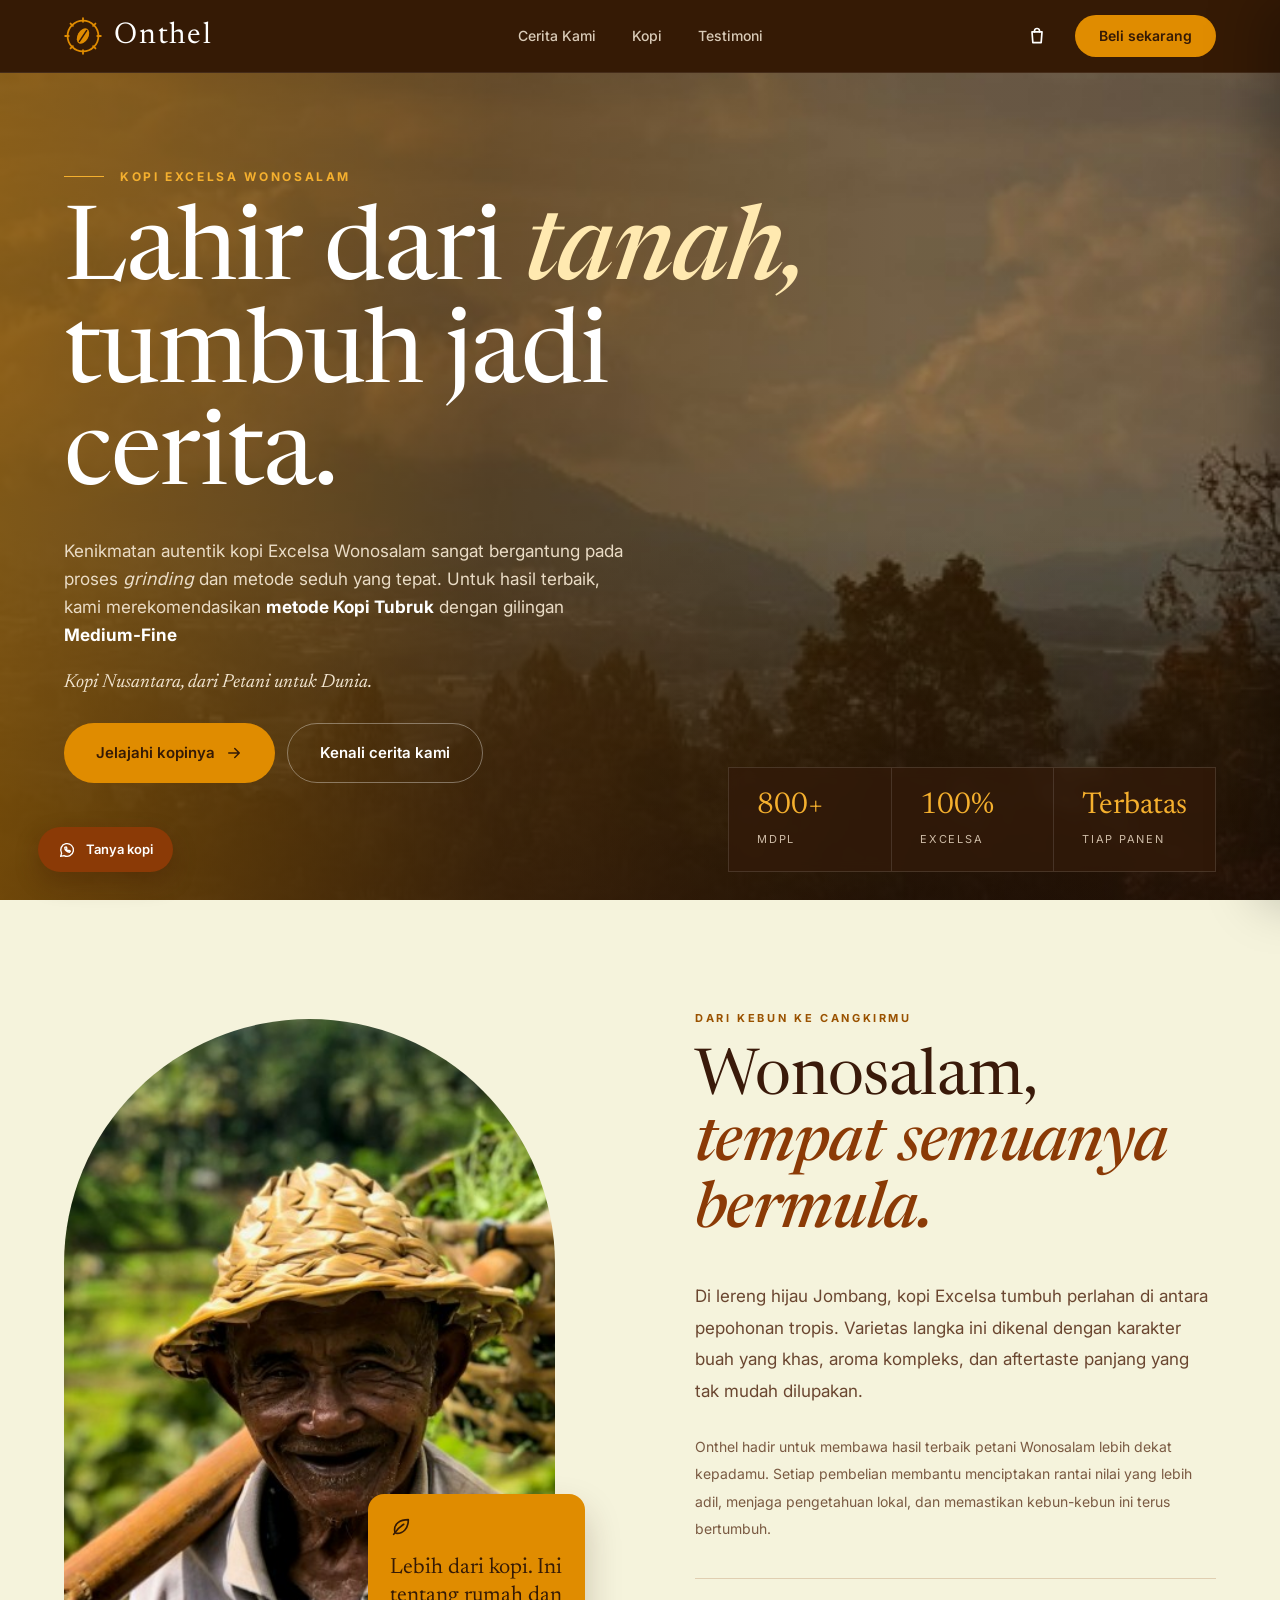
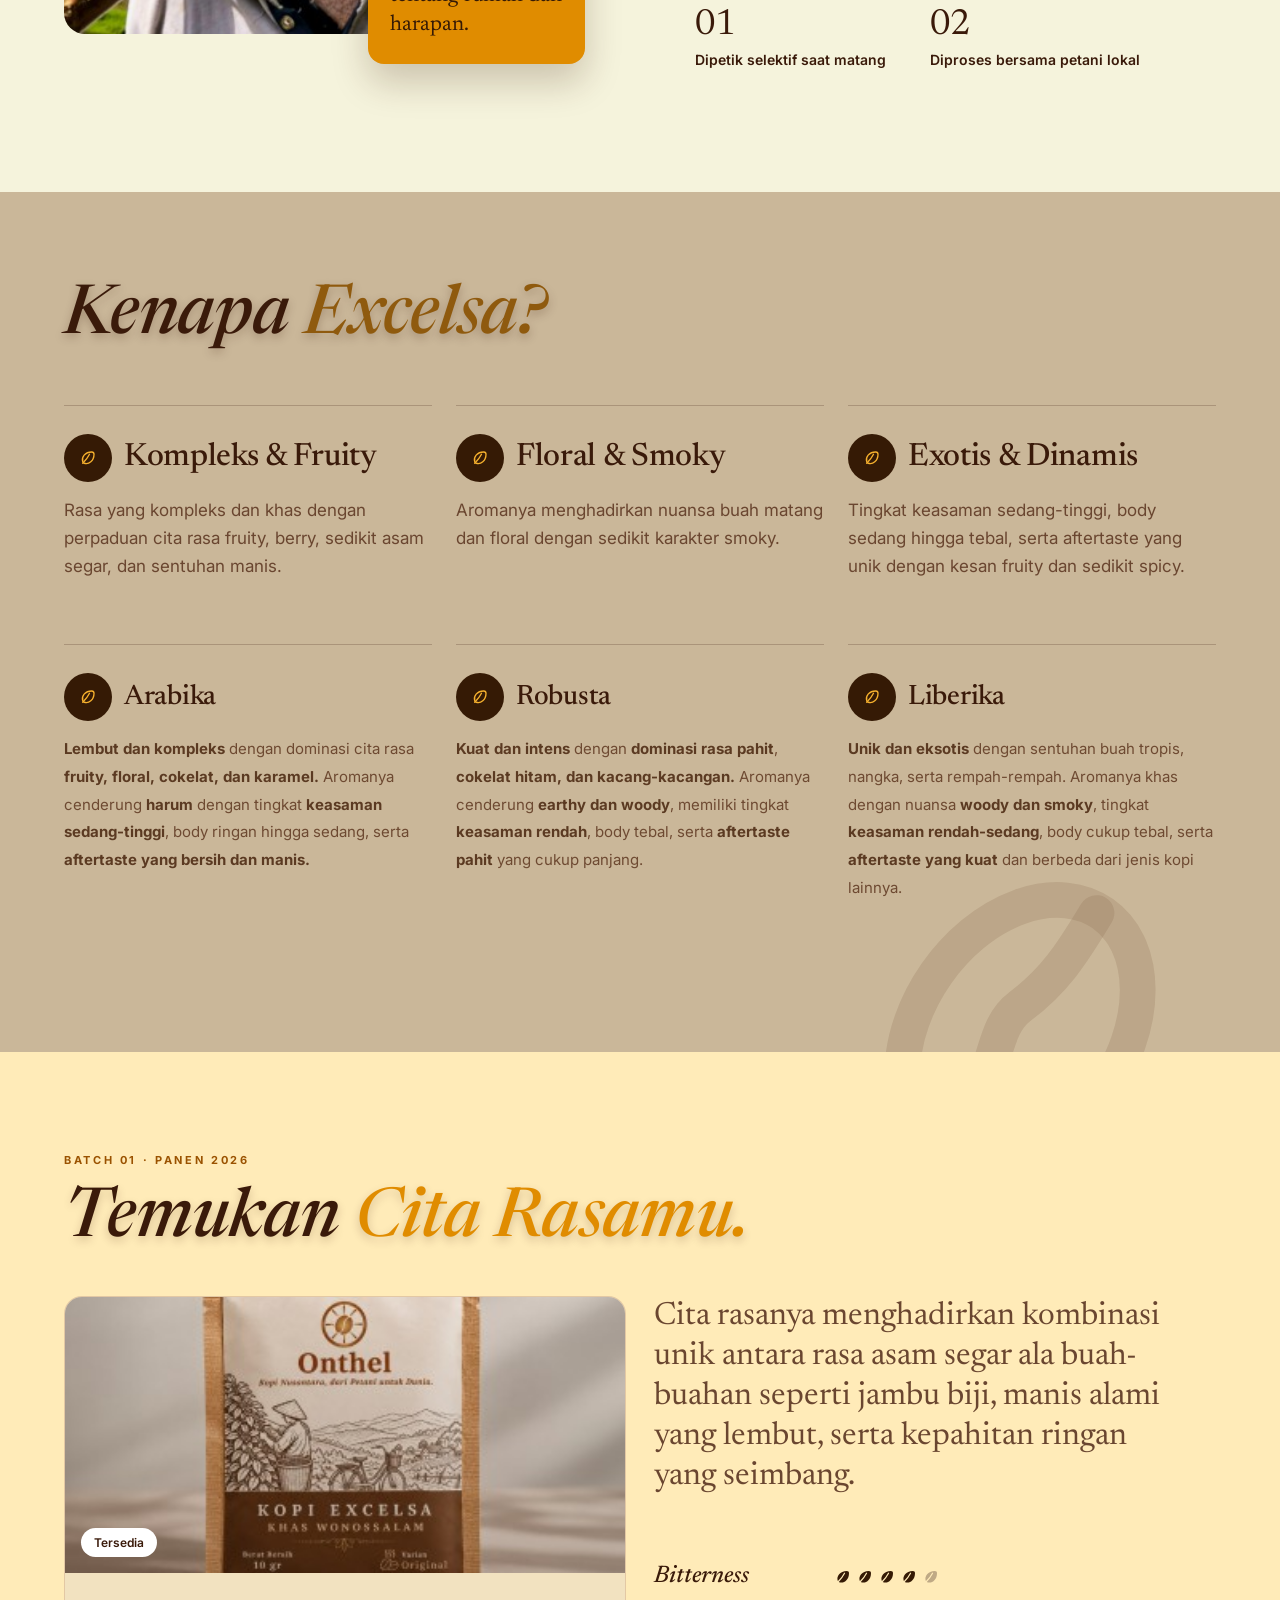
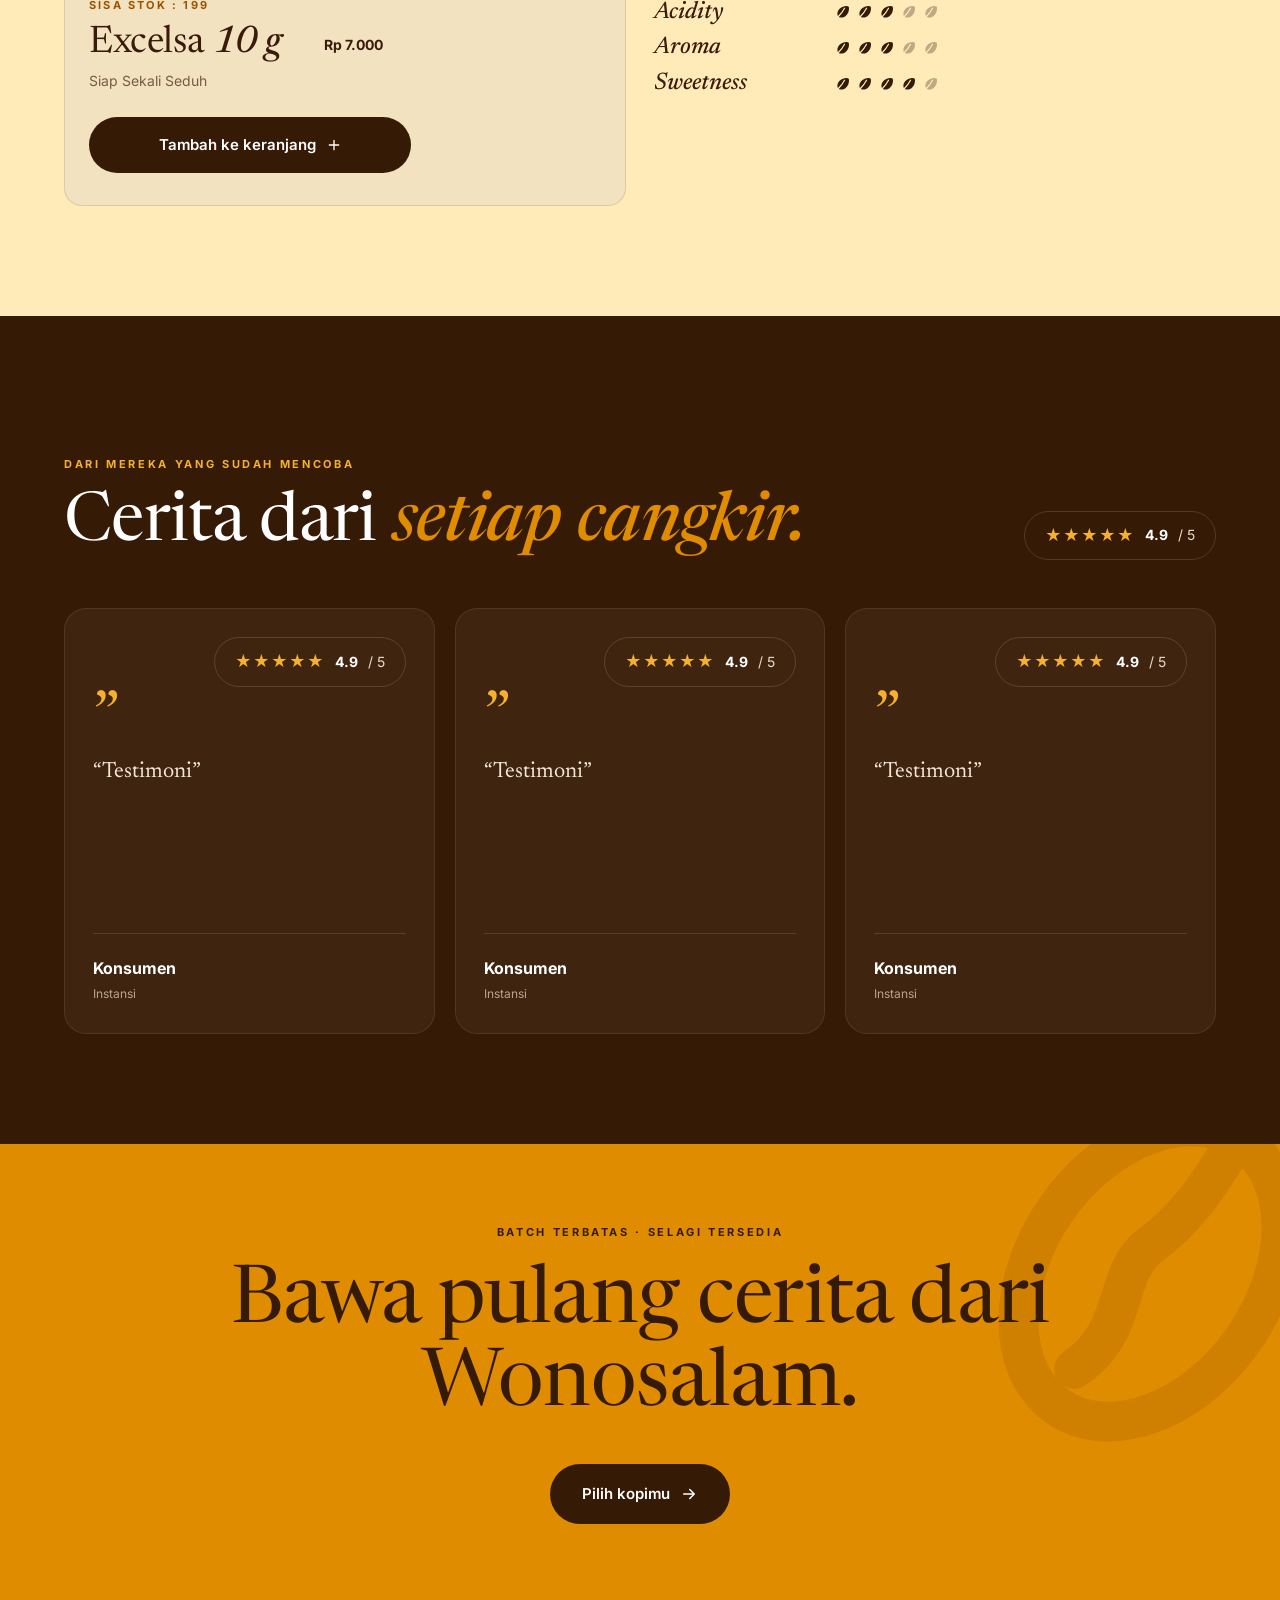
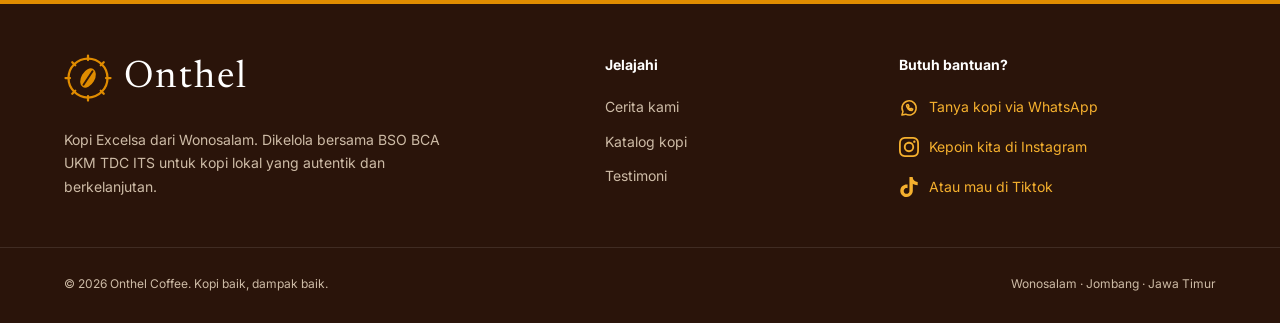
==== commit 31e1fd23: "add sprint 2" ====
--- a/index.html
+++ b/index.html
@@ -55,6 +55,12 @@
           <path d="M3.5 20.5l1.3-4.2A8.5 8.5 0 1 1 8 19.4z"/>
           <path d="M9 8.5c0 3.5 3 6.5 6.5 6.5l1-1.6-2-1-1 .8c-1-.4-2-1.4-2.4-2.4l.8-1-1-2z"/>
         </g>
+      </symbol>
+      <symbol id="i-ig" viewBox="0 0 24 24">
+        <path fill="currentColor" d="M7.0301.084c-1.2768.0602-2.1487.264-2.911.5634-.7888.3075-1.4575.72-2.1228 1.3877-.6652.6677-1.075 1.3368-1.3802 2.127-.2954.7638-.4956 1.6365-.552 2.914-.0564 1.2775-.0689 1.6882-.0626 4.947.0062 3.2586.0206 3.6671.0825 4.9473.061 1.2765.264 2.1482.5635 2.9107.308.7889.72 1.4573 1.388 2.1228.6679.6655 1.3365 1.0743 2.1285 1.38.7632.295 1.6361.4961 2.9134.552 1.2773.056 1.6884.069 4.9462.0627 3.2578-.0062 3.668-.0207 4.9478-.0814 1.28-.0607 2.147-.2652 2.9098-.5633.7889-.3086 1.4578-.72 2.1228-1.3881.665-.6682 1.0745-1.3378 1.3795-2.1284.2957-.7632.4966-1.636.552-2.9124.056-1.2809.0692-1.6898.063-4.948-.0063-3.2583-.021-3.6668-.0817-4.9465-.0607-1.2797-.264-2.1487-.5633-2.9117-.3084-.7889-.72-1.4568-1.3876-2.1228C21.2982 1.33 20.628.9208 19.8378.6165 19.074.321 18.2017.1197 16.9244.0645 15.6471.0093 15.236-.005 11.977.0014 8.718.0076 8.31.0215 7.0301.0839m.1402 21.6932c-1.17-.0509-1.8053-.2453-2.2287-.408-.5606-.216-.96-.4771-1.3819-.895-.422-.4178-.6811-.8186-.9-1.378-.1644-.4234-.3624-1.058-.4171-2.228-.0595-1.2645-.072-1.6442-.079-4.848-.007-3.2037.0053-3.583.0607-4.848.05-1.169.2456-1.805.408-2.2282.216-.5613.4762-.96.895-1.3816.4188-.4217.8184-.6814 1.3783-.9003.423-.1651 1.0575-.3614 2.227-.4171 1.2655-.06 1.6447-.072 4.848-.079 3.2033-.007 3.5835.005 4.8495.0608 1.169.0508 1.8053.2445 2.228.408.5608.216.96.4754 1.3816.895.4217.4194.6816.8176.9005 1.3787.1653.4217.3617 1.056.4169 2.2263.0602 1.2655.0739 1.645.0796 4.848.0058 3.203-.0055 3.5834-.061 4.848-.051 1.17-.245 1.8055-.408 2.2294-.216.5604-.4763.96-.8954 1.3814-.419.4215-.8181.6811-1.3783.9-.4224.1649-1.0577.3617-2.2262.4174-1.2656.0595-1.6448.072-4.8493.079-3.2045.007-3.5825-.006-4.848-.0608M16.953 5.5864A1.44 1.44 0 1 0 18.39 4.144a1.44 1.44 0 0 0-1.437 1.4424M5.8385 12.012c.0067 3.4032 2.7706 6.1557 6.173 6.1493 3.4026-.0065 6.157-2.7701 6.1506-6.1733-.0065-3.4032-2.771-6.1565-6.174-6.1498-3.403.0067-6.156 2.771-6.1496 6.1738M8 12.0077a4 4 0 1 1 4.008 3.9921A3.9996 3.9996 0 0 1 8 12.0077"/>
+      </symbol>
+      <symbol id="i-tt" viewBox="0 0 24 24">
+        <path fill="currentColor" d="M12.525.02c1.31-.02 2.61-.01 3.91-.02.08 1.53.63 3.09 1.75 4.17 1.12 1.11 2.7 1.62 4.24 1.79v4.03c-1.44-.05-2.89-.35-4.2-.97-.57-.26-1.1-.59-1.62-.93-.01 2.92.01 5.84-.02 8.75-.08 1.4-.54 2.79-1.35 3.94-1.31 1.92-3.58 3.17-5.91 3.21-1.43.08-2.86-.31-4.08-1.03-2.02-1.19-3.44-3.37-3.65-5.71-.02-.5-.03-1-.01-1.49.18-1.9 1.12-3.72 2.58-4.96 1.66-1.44 3.98-2.13 6.15-1.72.02 1.48-.04 2.96-.04 4.44-.99-.32-2.15-.23-3.02.37-.63.41-1.11 1.04-1.36 1.75-.21.51-.15 1.07-.14 1.61.24 1.64 1.82 3.02 3.5 2.87 1.12-.01 2.19-.66 2.77-1.61.19-.33.4-.67.41-1.06.1-1.79.06-3.57.07-5.36.01-4.03-.01-8.05.02-12.07z"/>
       </symbol>
       <symbol id="i-arrow" viewBox="0 0 24 24">
         <path d="M5 12h14M13 6l6 6-6 6" fill="none" stroke="currentColor" stroke-width="2" stroke-linecap="round" stroke-linejoin="round"/>
@@ -299,8 +305,8 @@
         <h4>Butuh bantuan?</h4>
         <ul class="footer-links footer-social">
           <li><a class="wa-link" id="waHelpFooter" href="#" target="_blank" rel="noopener"><svg width="20" height="20" aria-hidden="true"><use href="#i-wa"/></svg> Tanya kopi via WhatsApp</a></li>
-          <li><a class="wa-link" id="igLink" href="#" target="_blank" rel="noopener"><svg width="20" height="20" aria-hidden="true"><use href="#i-wa"/></svg> Kepoin kita di Instagram</a></li>
-          <li><a class="wa-link" id="ttLink" href="#" target="_blank" rel="noopener"><svg width="20" height="20" aria-hidden="true"><use href="#i-wa"/></svg> Atau mau di Tiktok</a></li>
+          <li><a class="wa-link" id="igLink" href="#" target="_blank" rel="noopener"><svg width="20" height="20" aria-hidden="true"><use href="#i-ig"/></svg> Kepoin kita di Instagram</a></li>
+          <li><a class="wa-link" id="ttLink" href="#" target="_blank" rel="noopener"><svg width="20" height="20" aria-hidden="true"><use href="#i-tt"/></svg> Atau mau di Tiktok</a></li>
         </ul>
       </div>
     </div>
@@ -514,4 +520,4 @@
 
   <script src="script.js"></script>
 </body>
-</html>
+</html>
--- a/style.css
+++ b/style.css
@@ -494,3 +494,17 @@
 }
 
 @media (max-width: 700px) { .cp-hero::before, .cp-hero::after { opacity: .25; } }
+
+/* ---------- Hero pas satu layar di laptop ---------- */
+@media (min-width: 901px) {
+  .hero { min-height: calc(100vh - 73px); min-height: calc(100svh - 73px); }
+  .hero-inner { padding-top: clamp(20px, 3.5vh, 48px); padding-bottom: clamp(32px, 6vh, 80px); }
+  .hero-eyebrow { margin-bottom: clamp(10px, 2vh, 18px); }
+  .hero h1 { font-size: clamp(52px, min(8vw, 11.5vh), 112px); margin-bottom: clamp(14px, 2.8vh, 30px); }
+  .hero-lead { font-size: clamp(15px, 1.9vh, 18px); line-height: 1.65; margin-bottom: clamp(10px, 2vh, 22px); }
+  .hero-tagline { margin-bottom: clamp(16px, 2.8vh, 30px); }
+  .hero .btn-lg { padding-top: clamp(13px, 1.9vh, 18px); padding-bottom: clamp(13px, 1.9vh, 18px); }
+}
+@media (min-width: 901px) and (max-width: 1100px) {
+  .hero-inner { padding-bottom: 150px; }
+}
